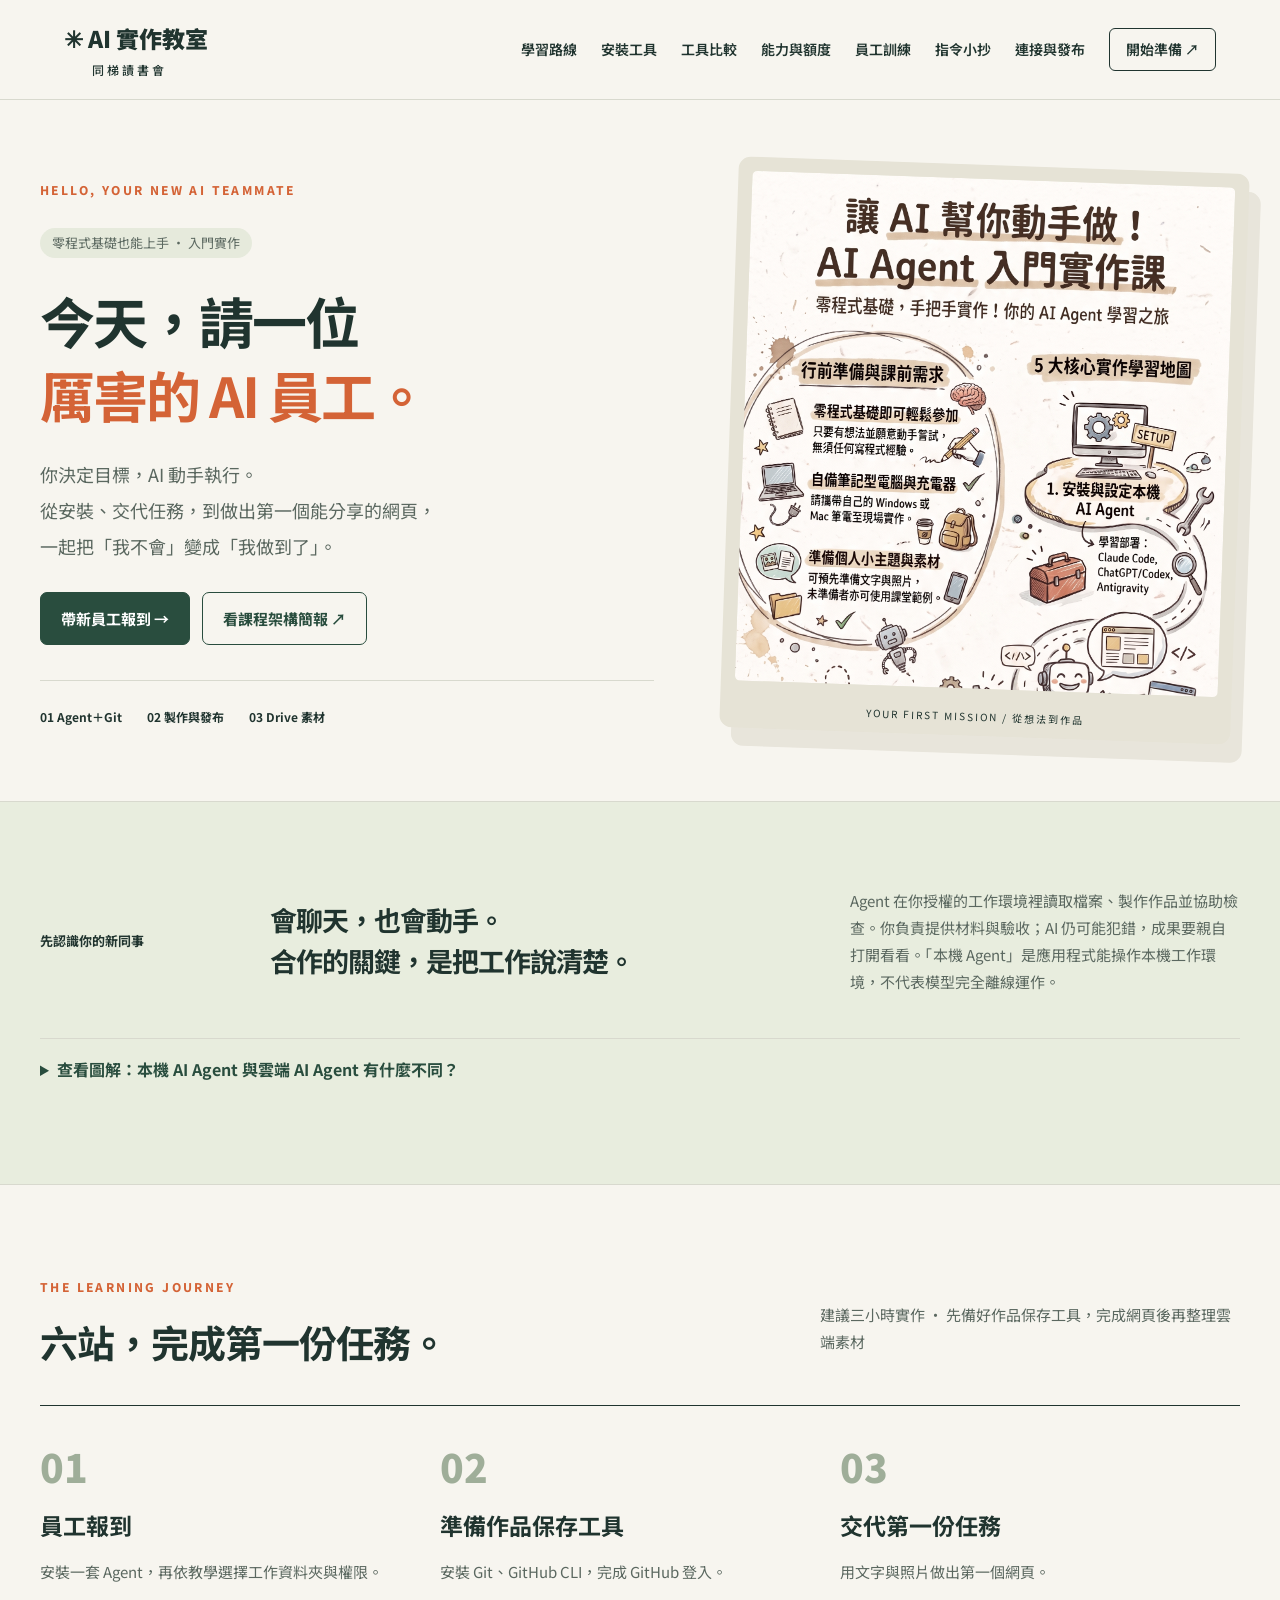
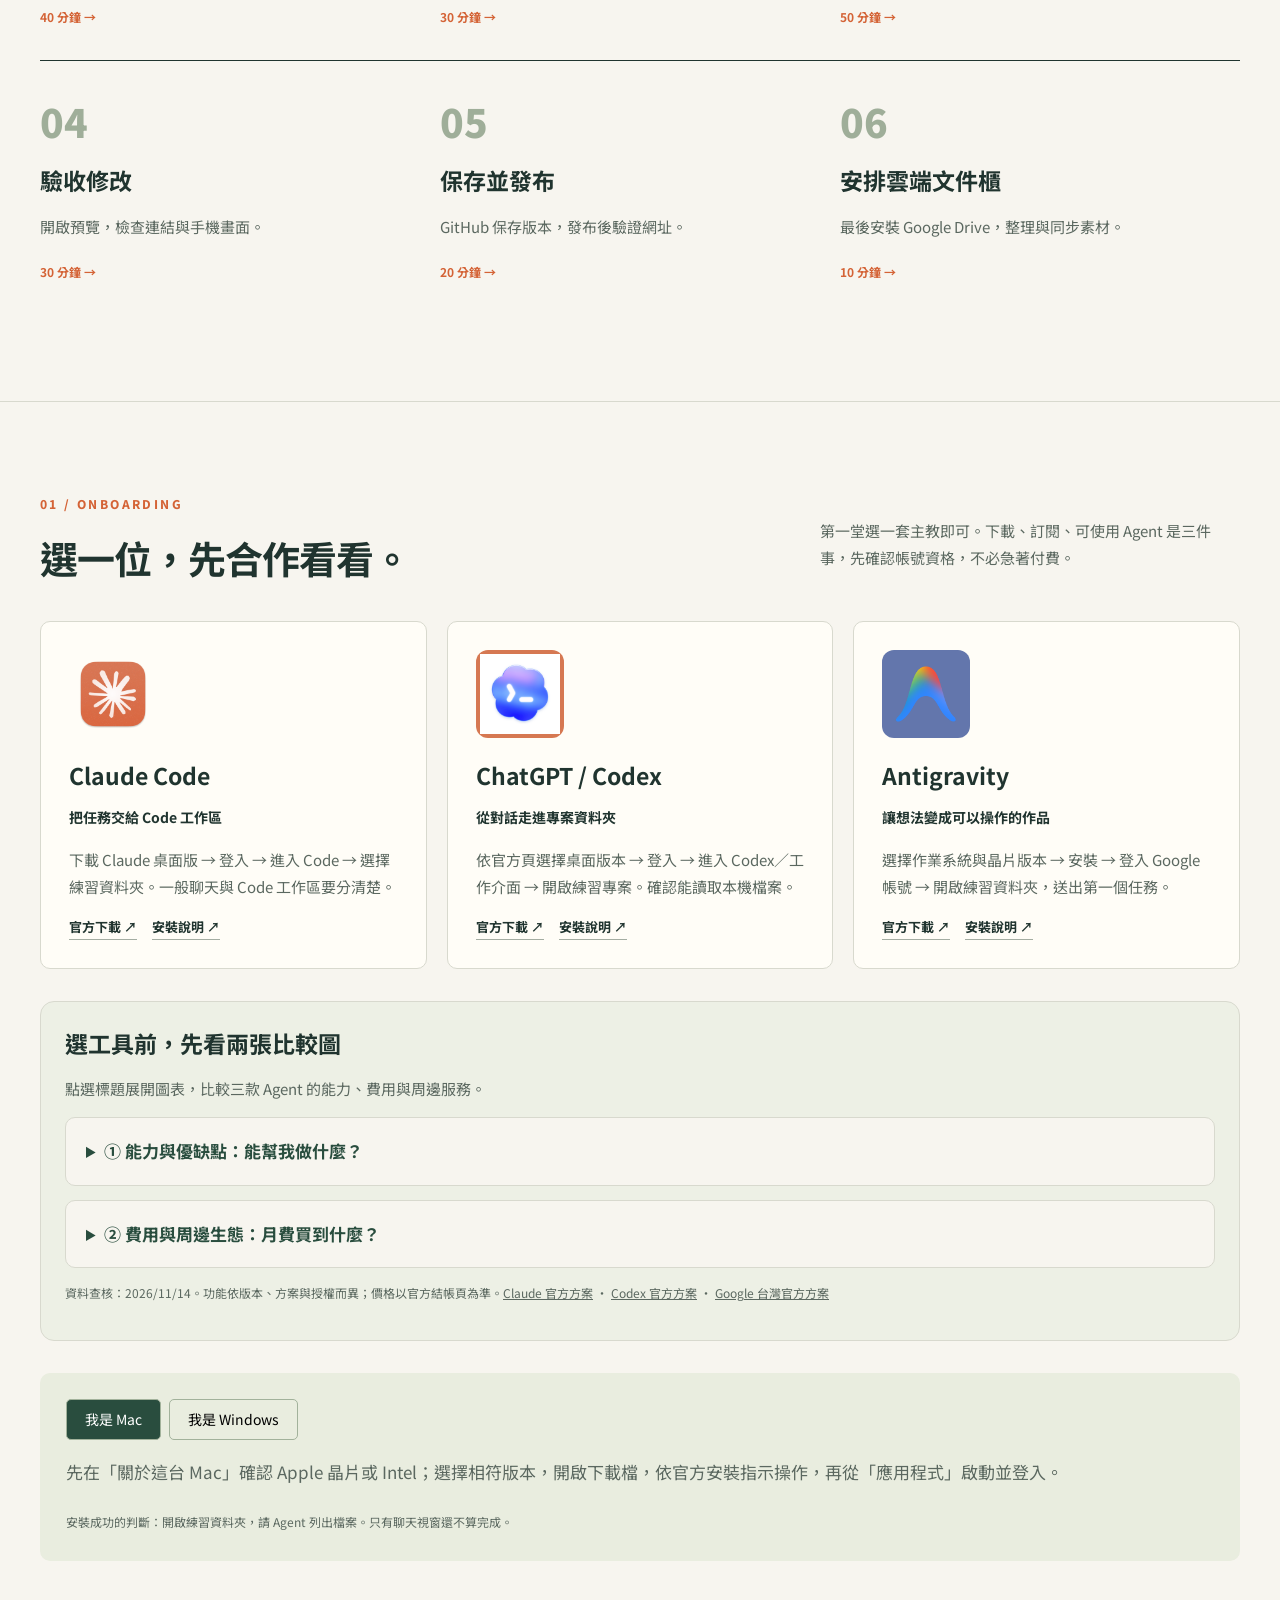
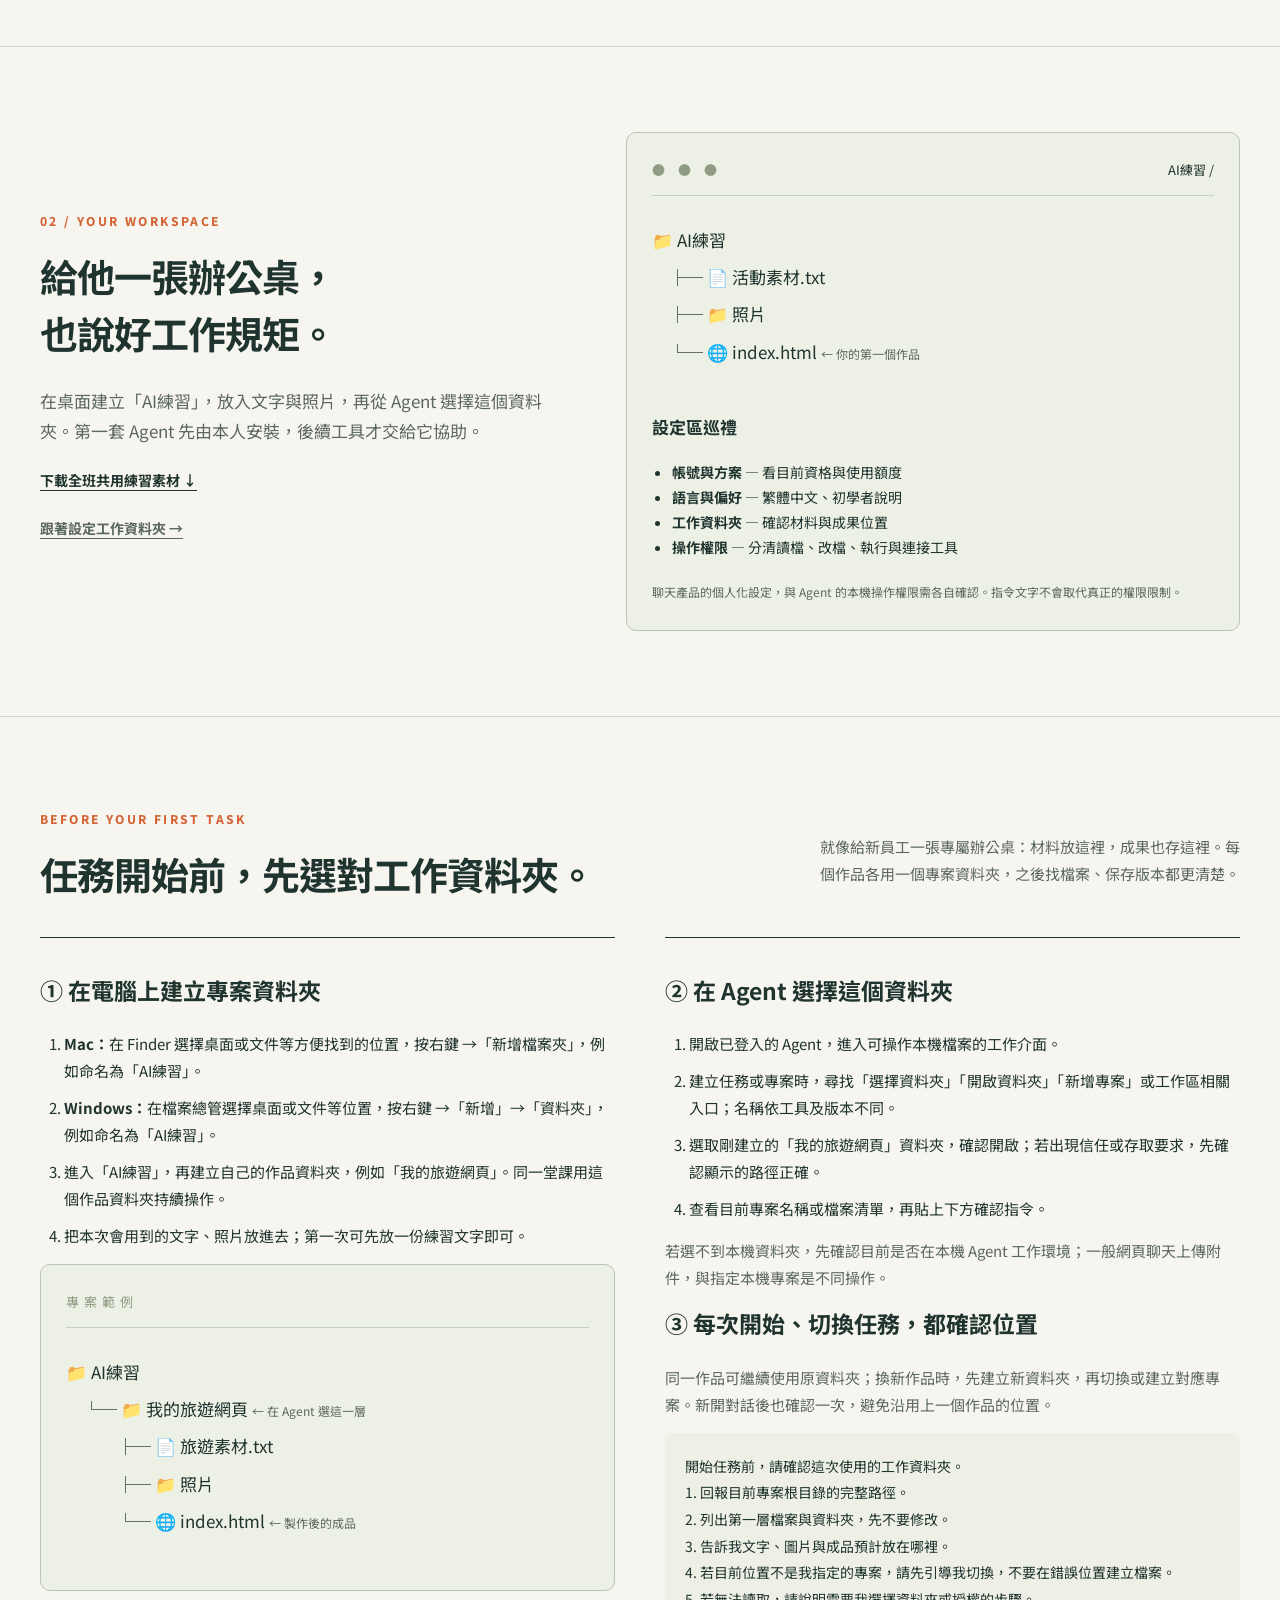
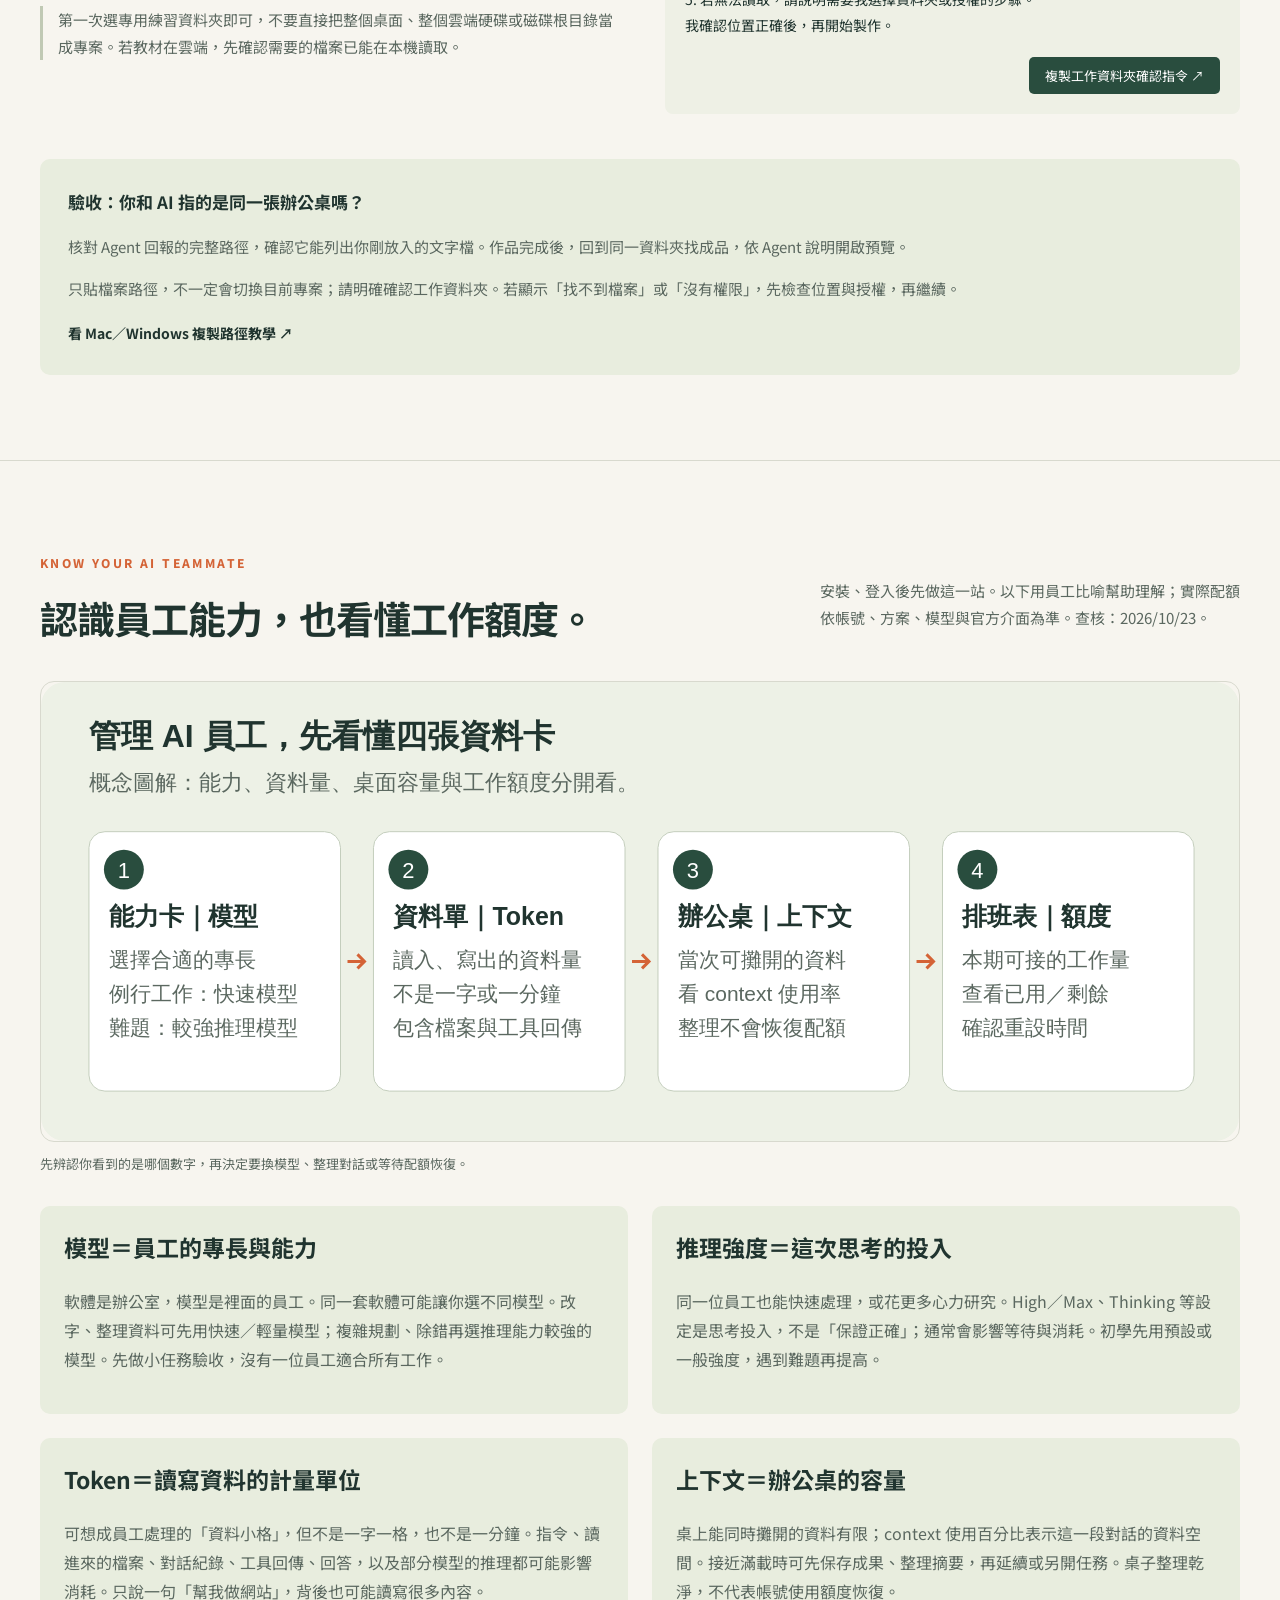
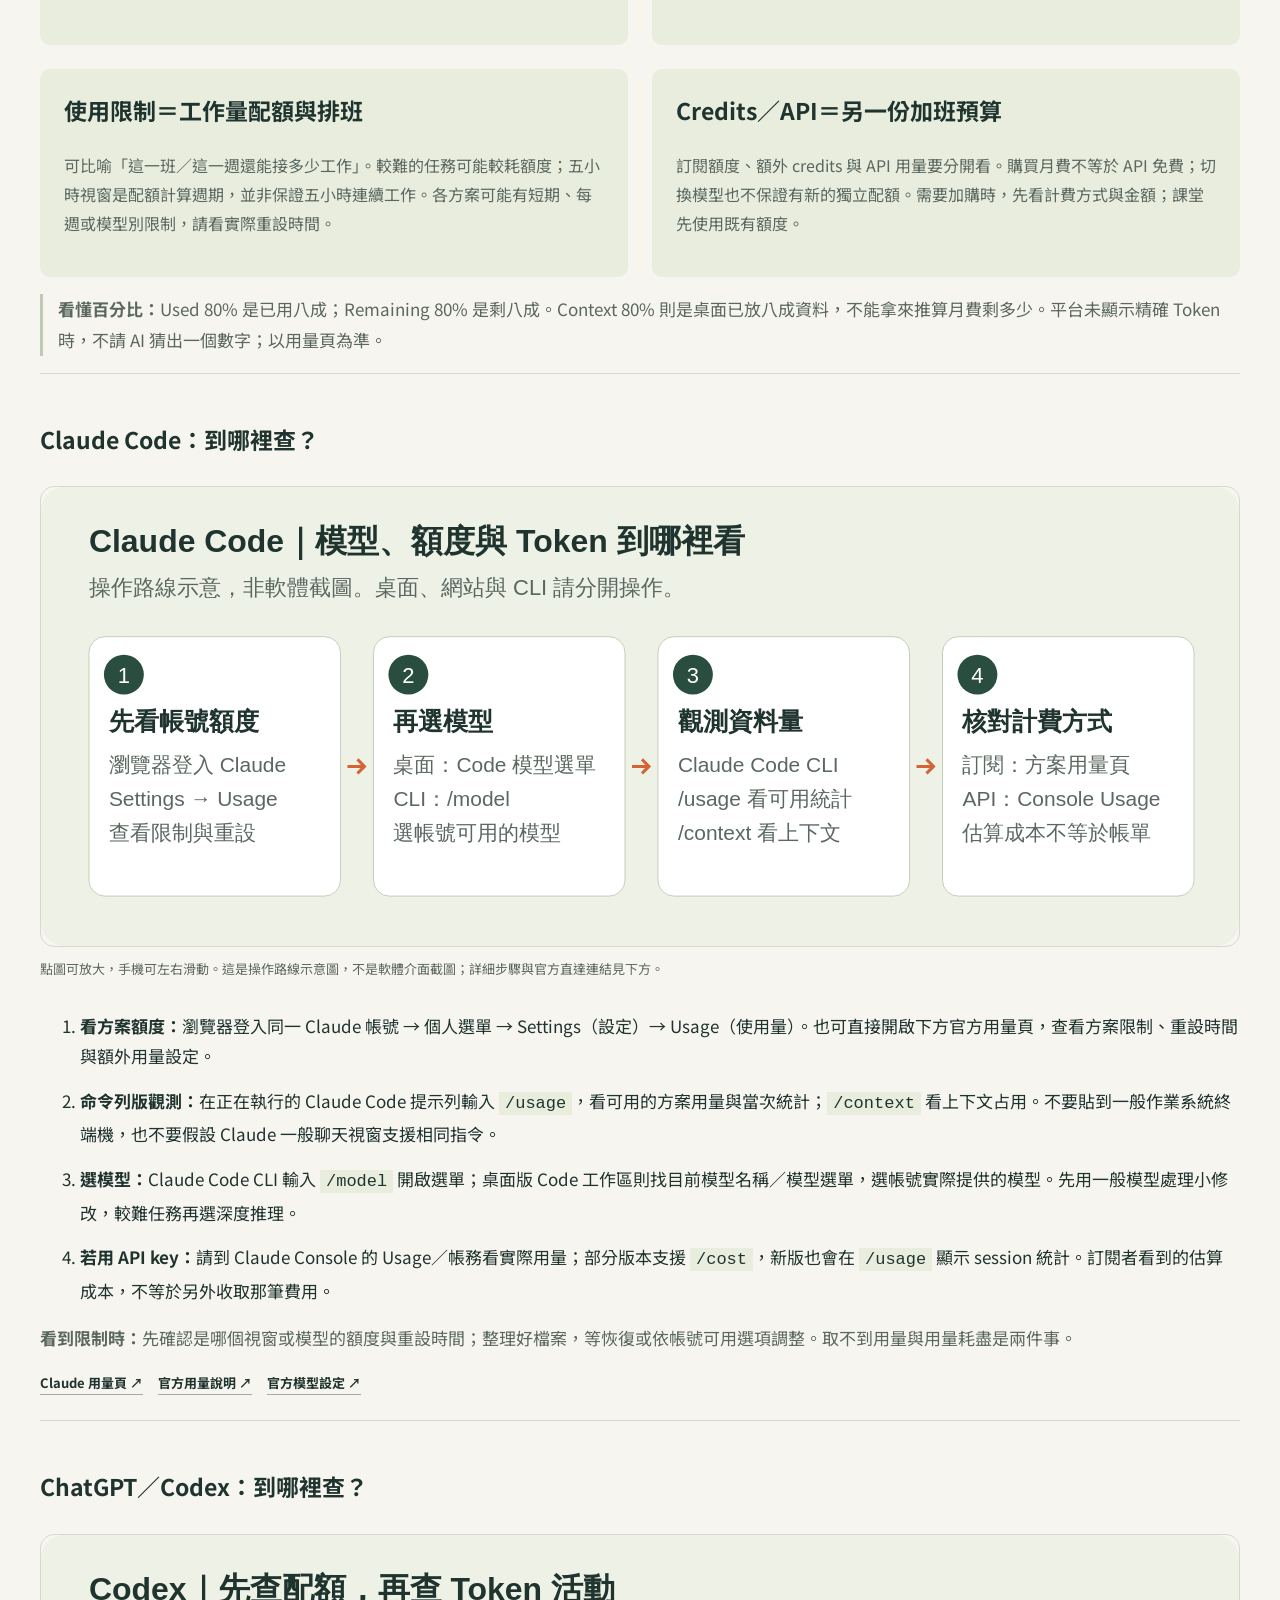
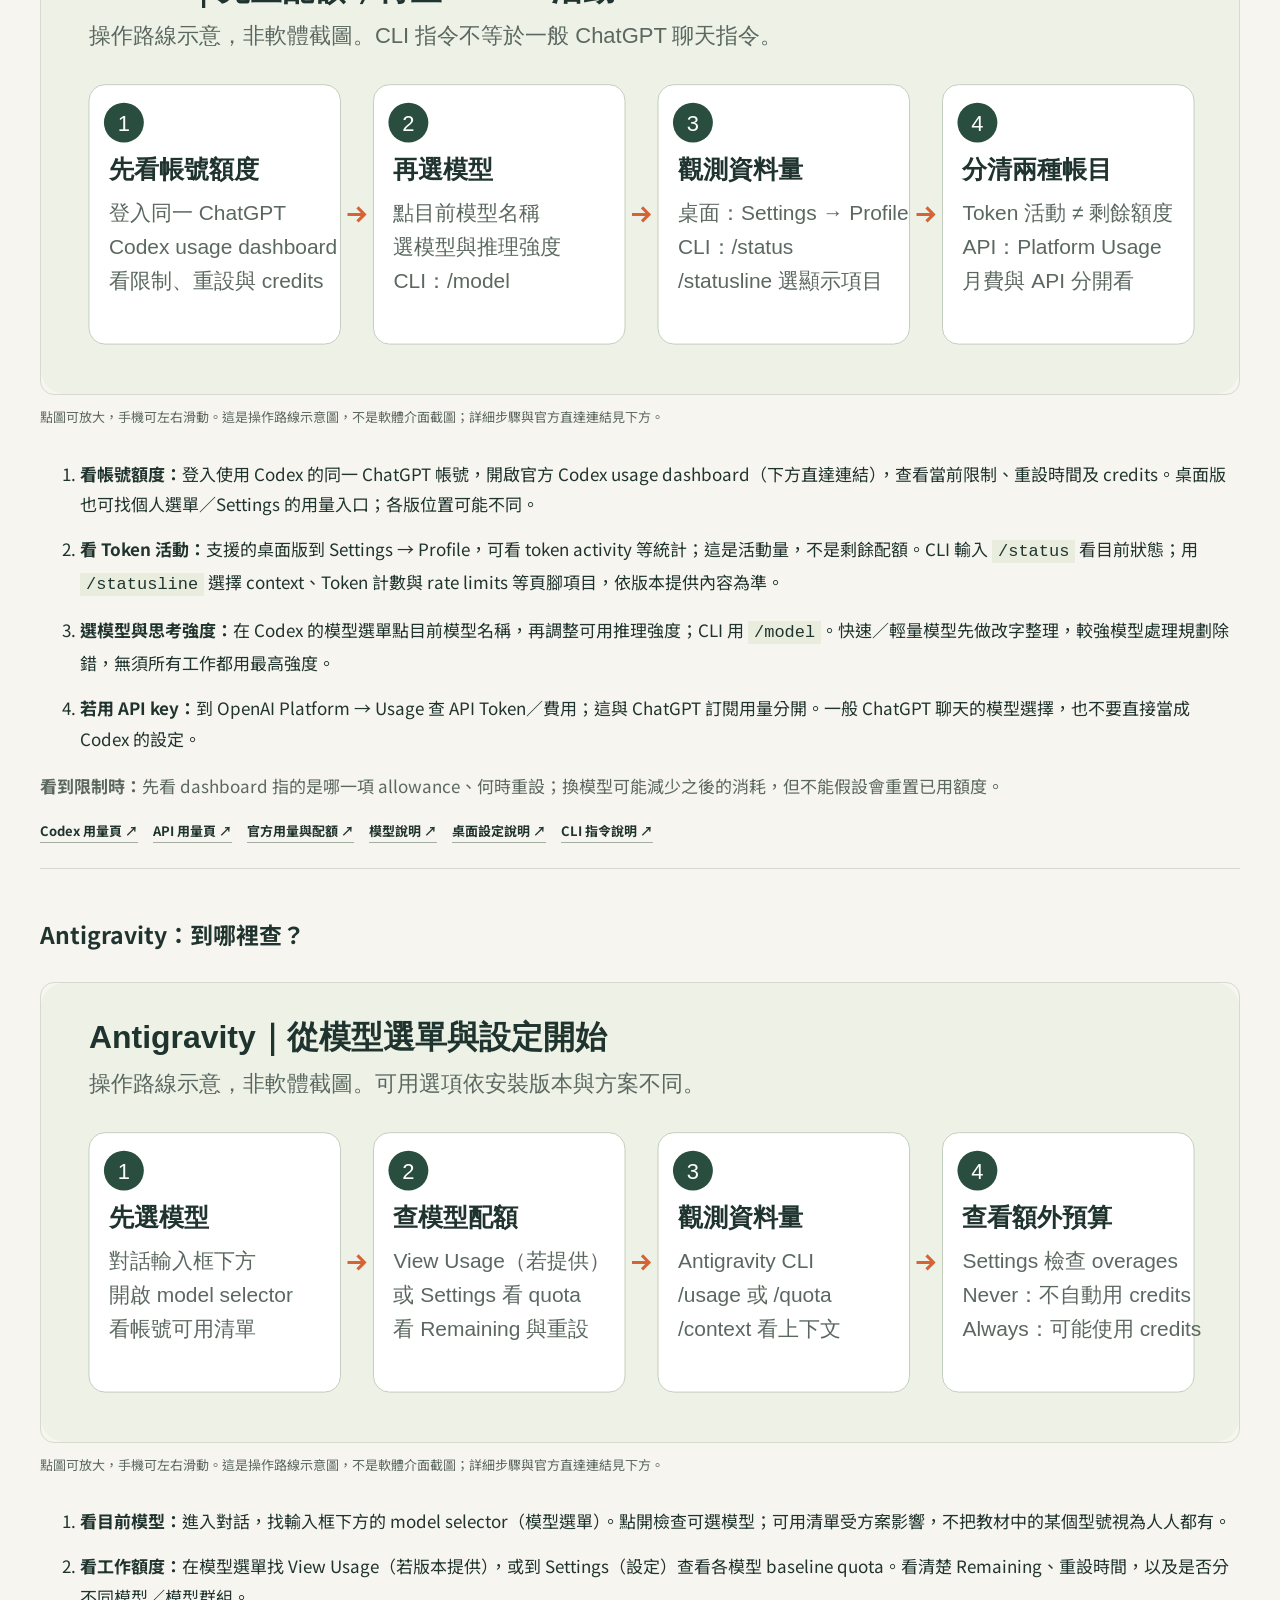
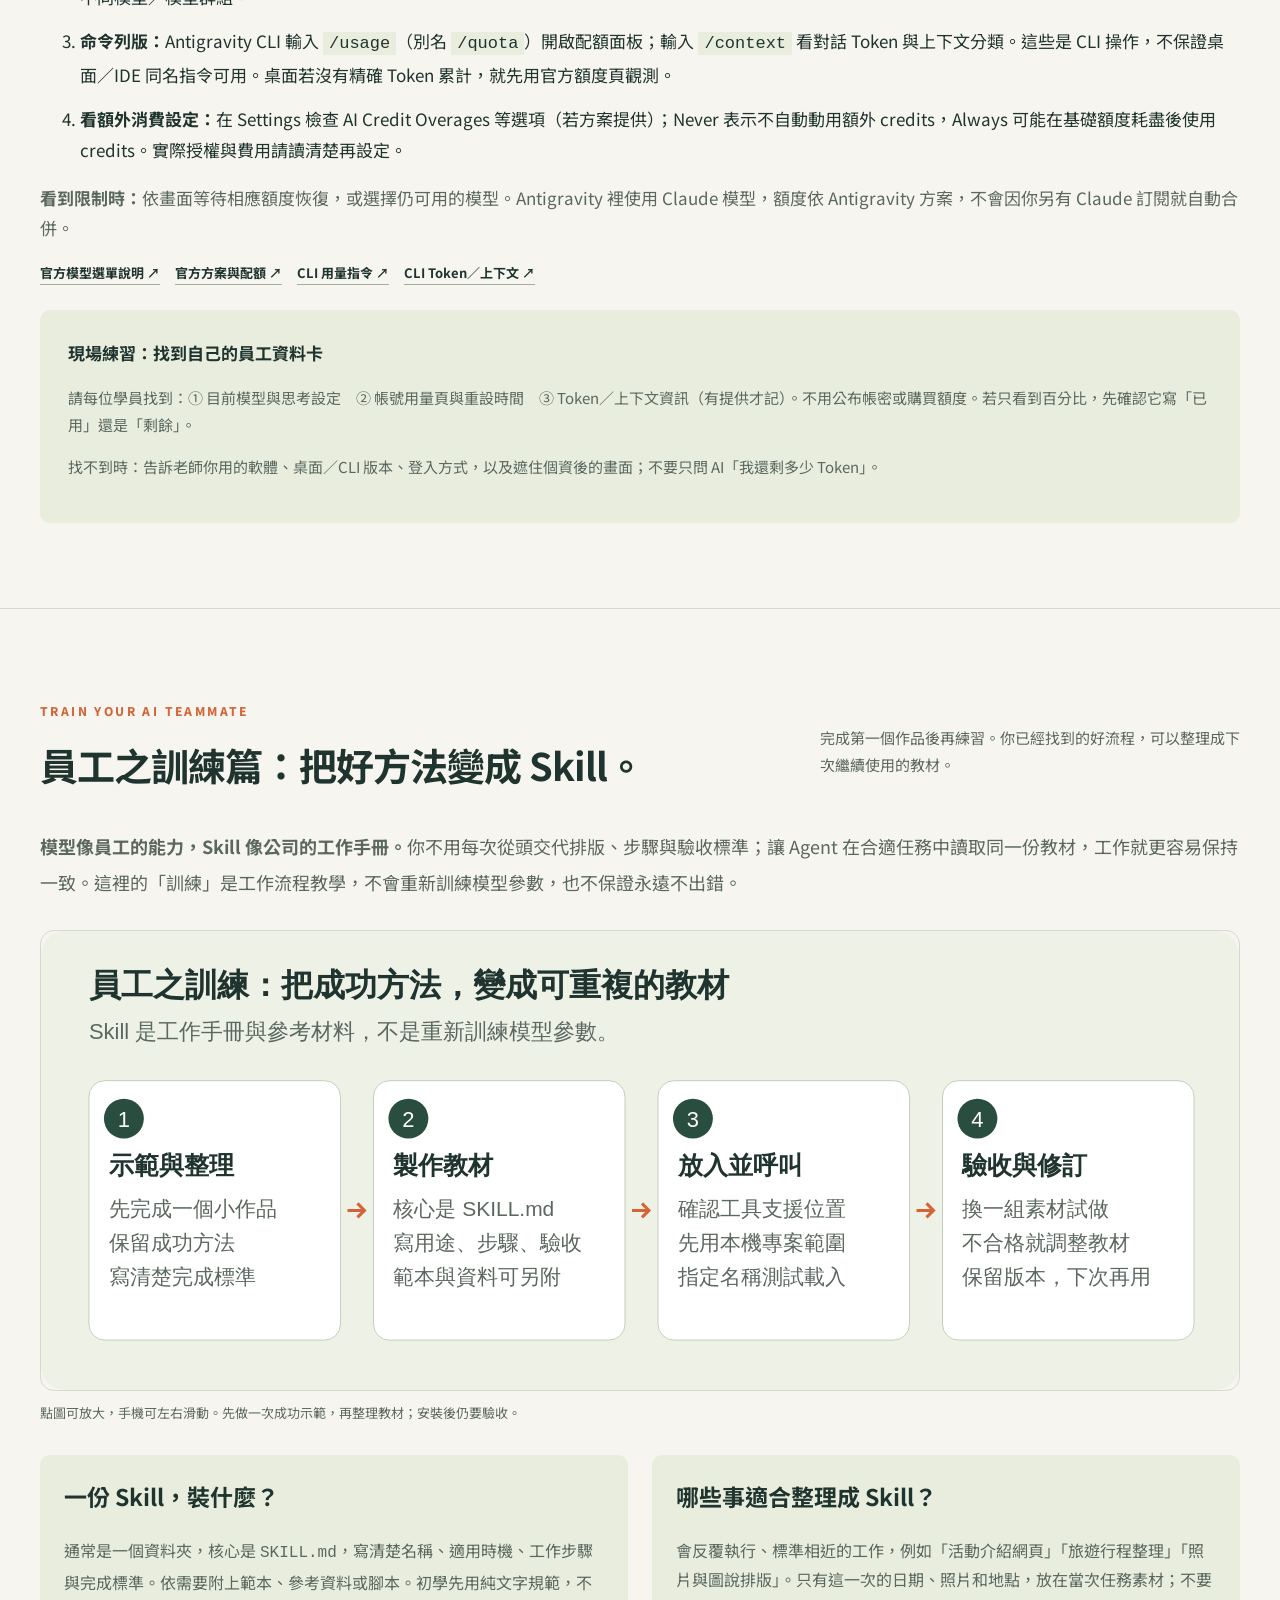
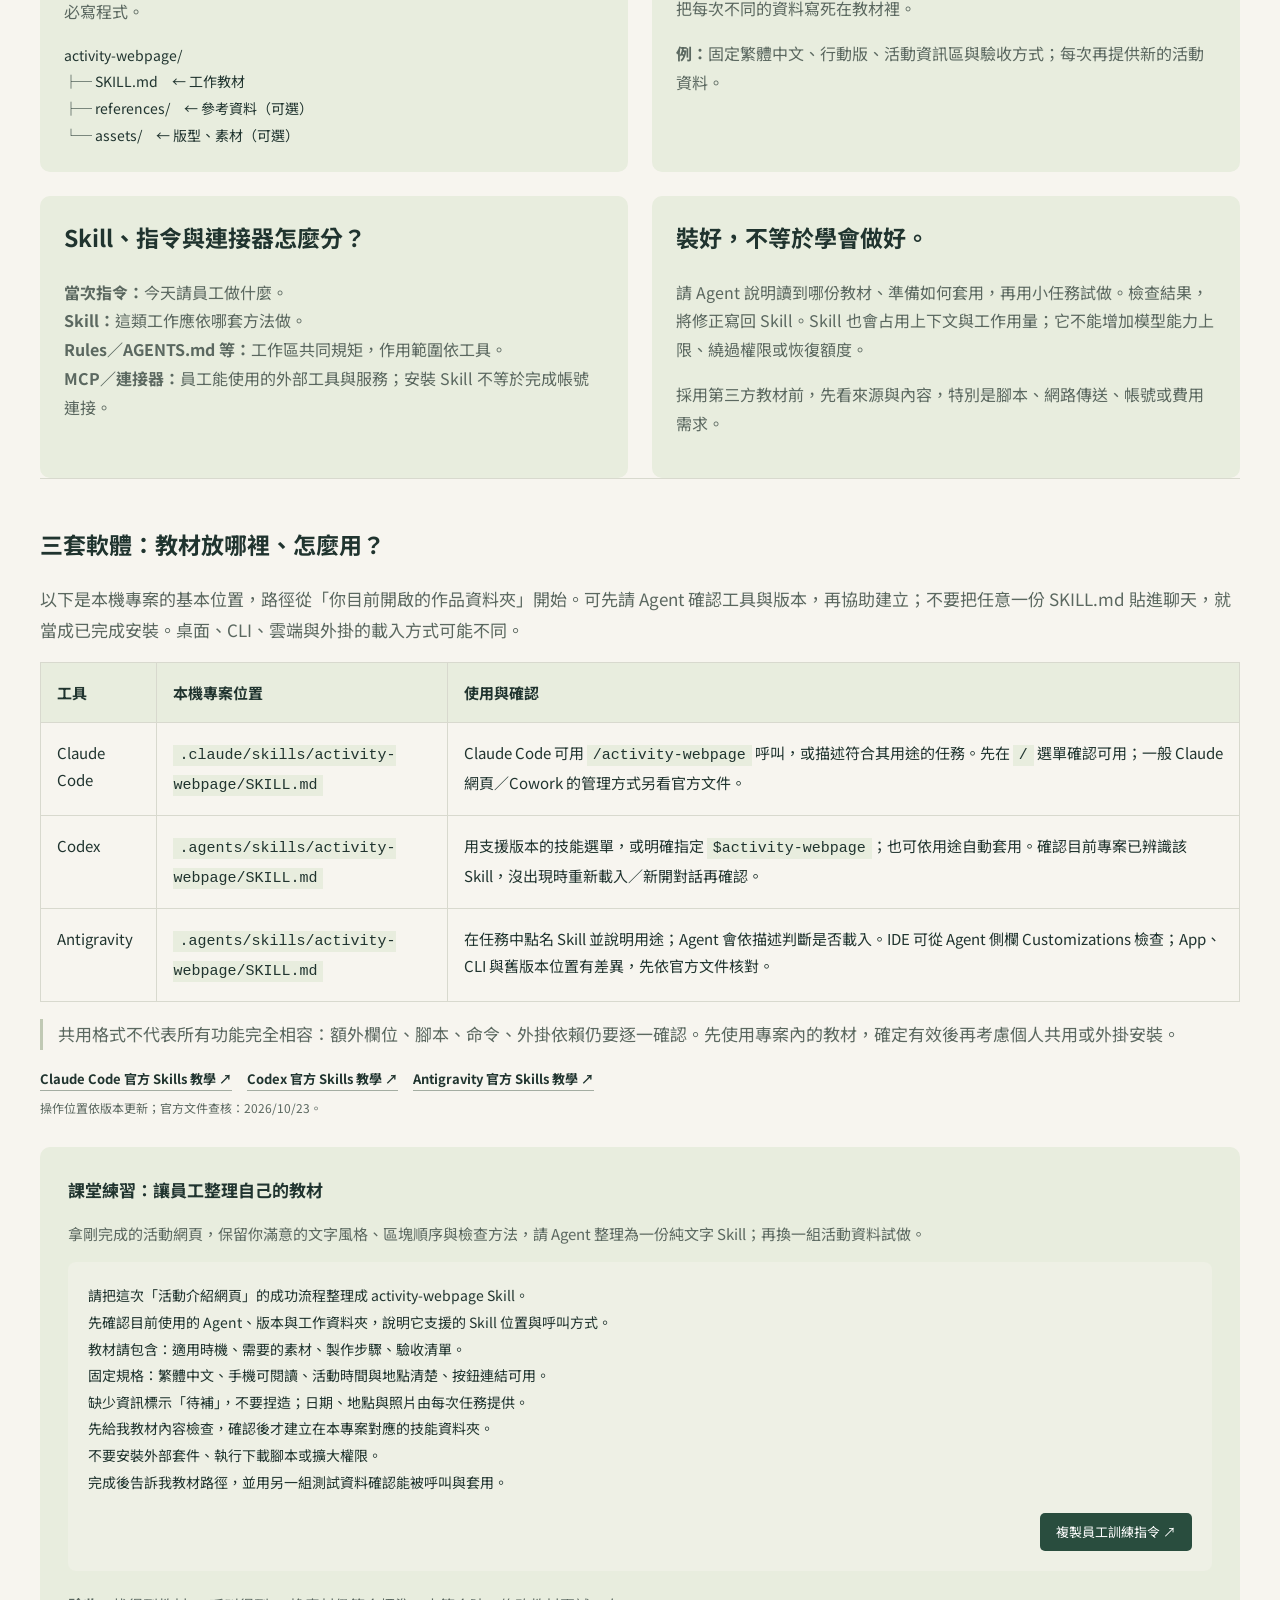
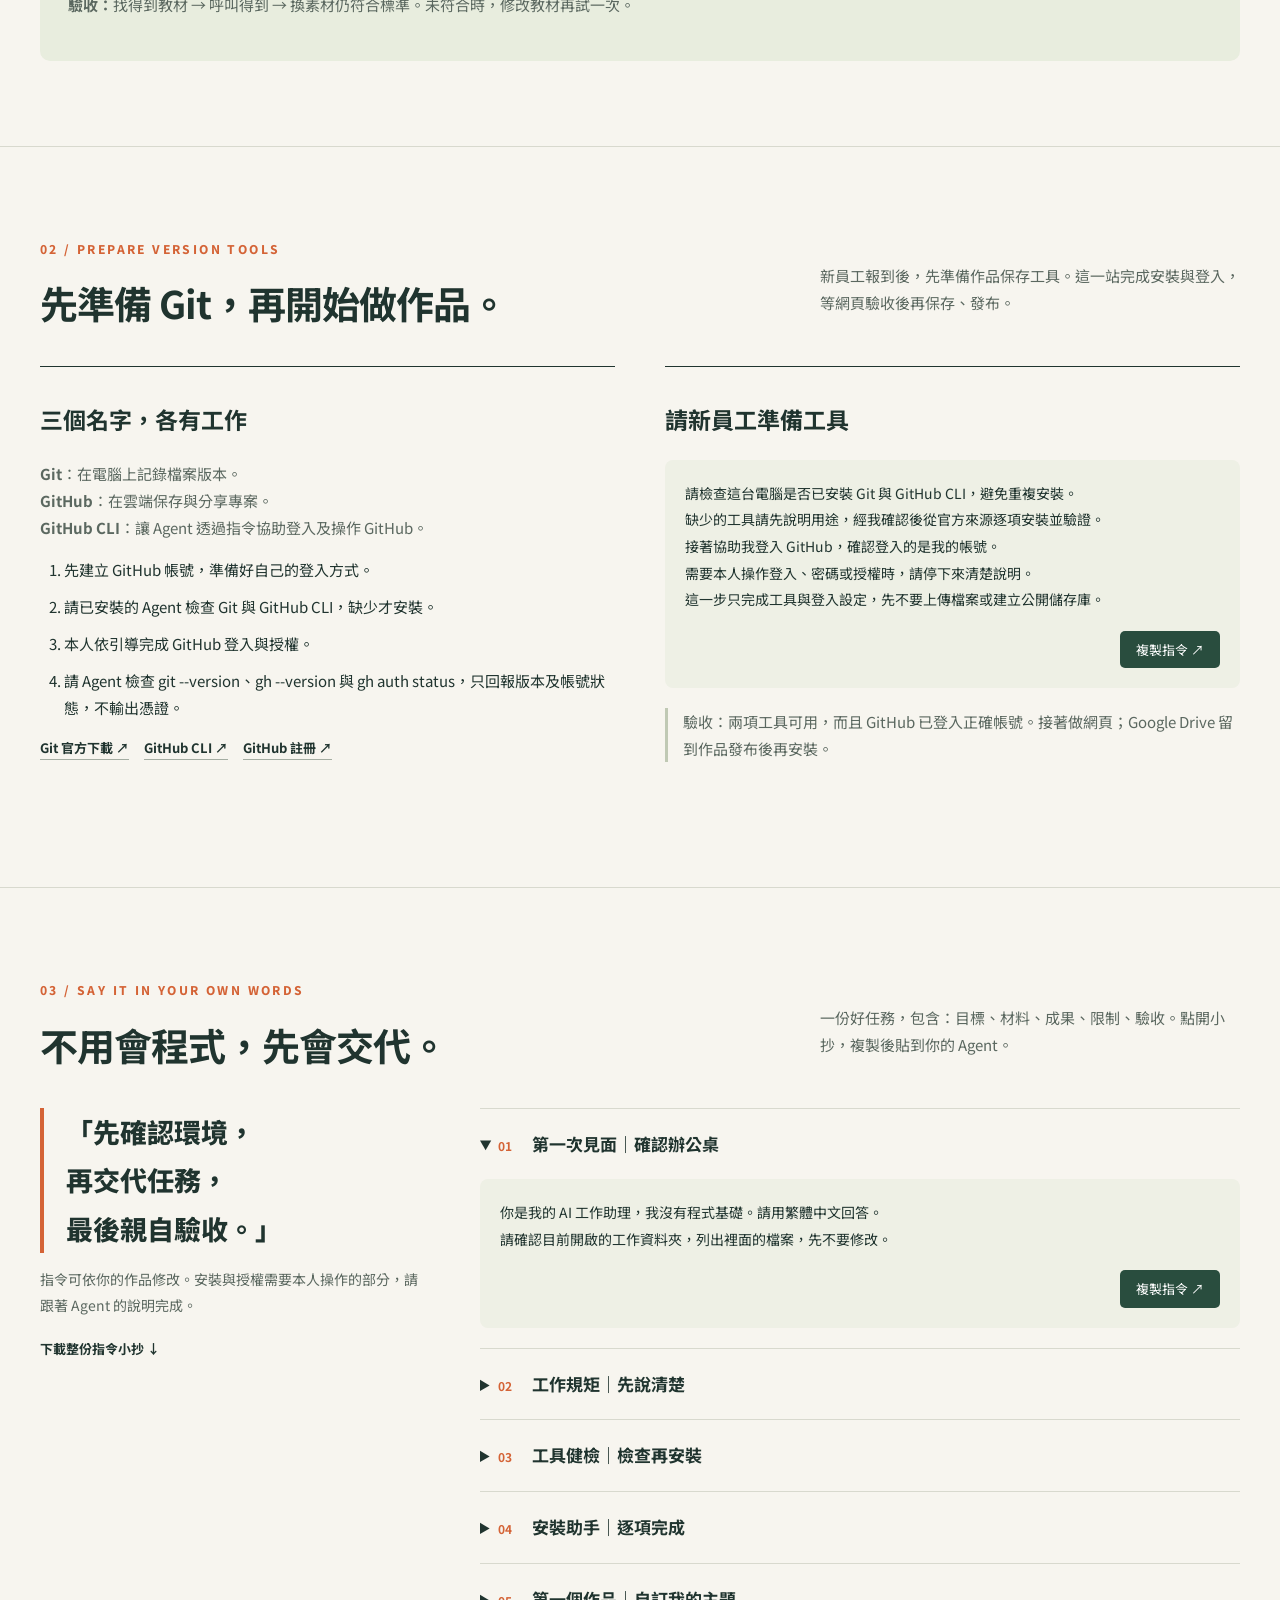
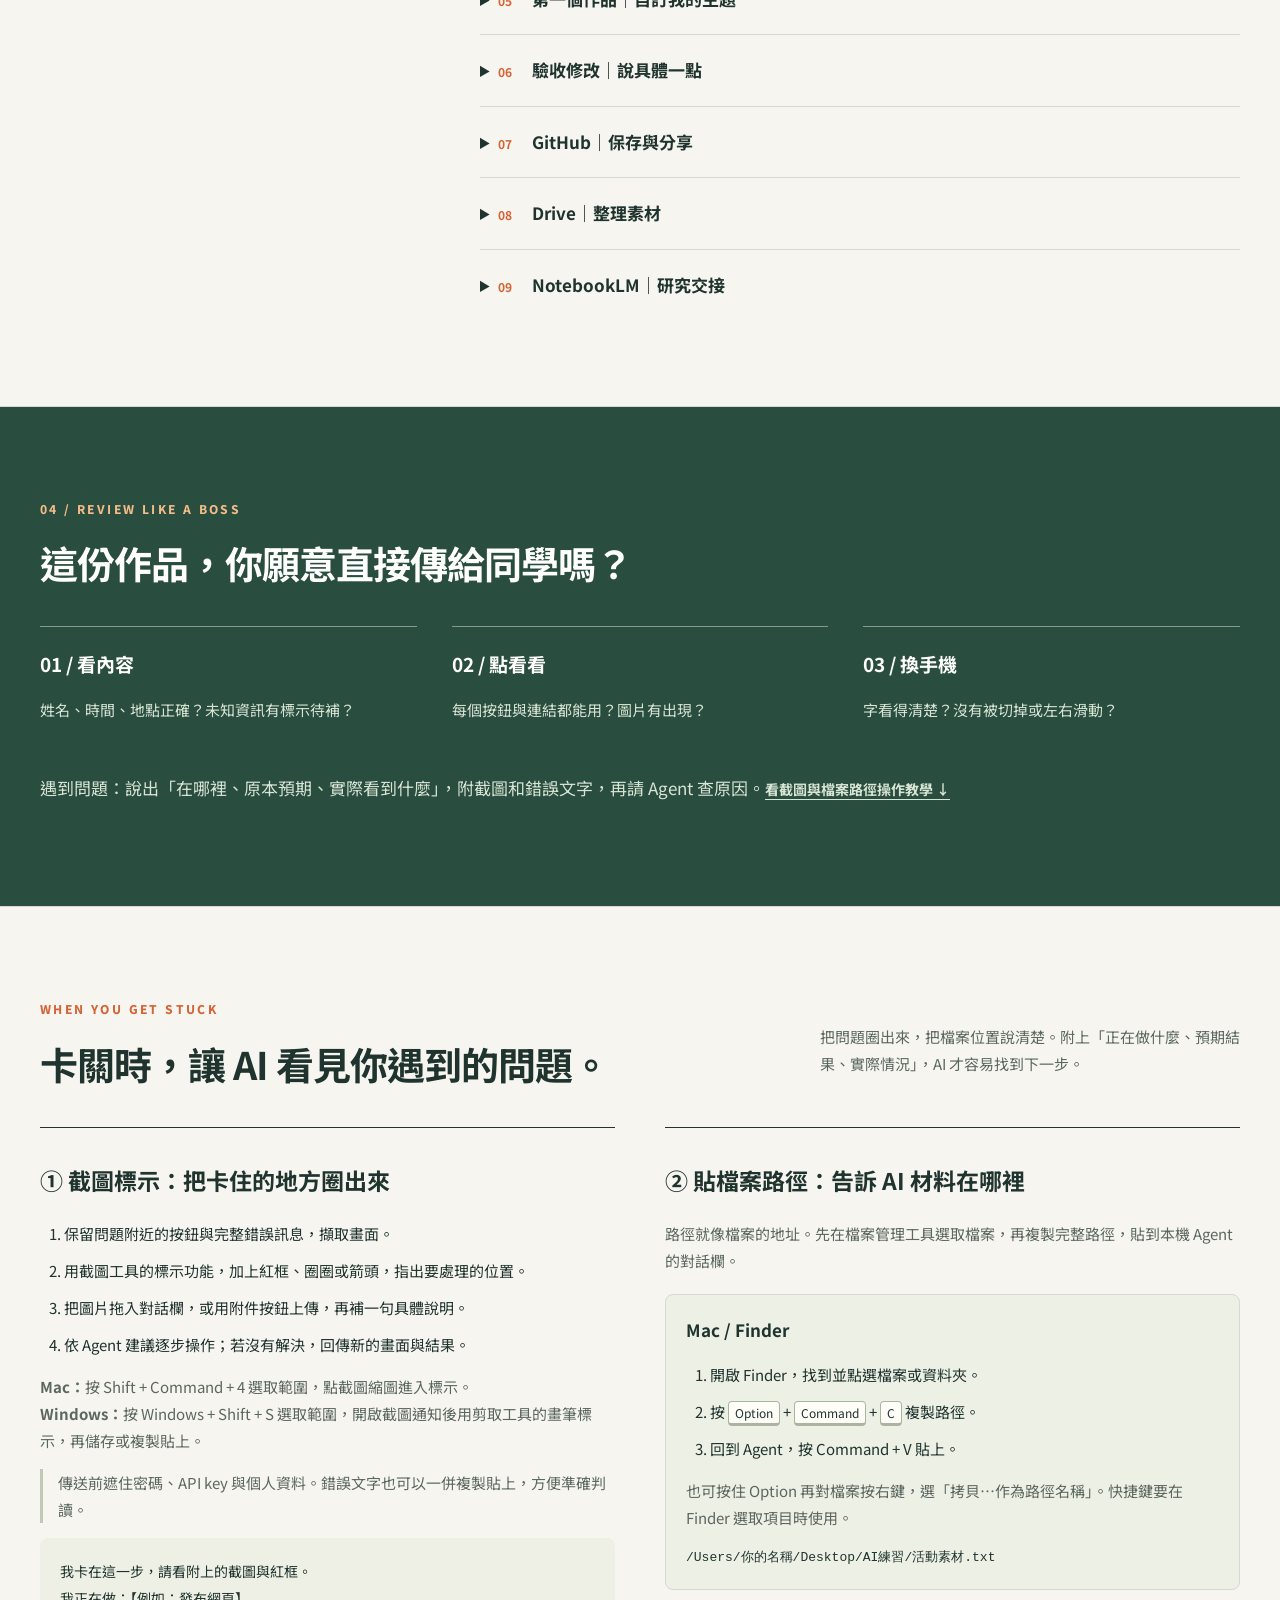
==== index.html @ 2770e450 "Replace placeholder agent symbols with official product icons" ====
<!doctype html><html lang="zh-Hant"><head><meta charset="utf-8"><meta name="viewport" content="width=device-width,initial-scale=1"><meta name="description" content="零程式基礎，帶 AI 新員工報到。從安裝、設定、中文指令，到第一個網頁與 GitHub 分享。"><title>AI 新員工報到｜同梯 AI Agent 實作教室</title><link rel="stylesheet" href="style.css"><meta property="og:type" content="website"><meta property="og:title" content="AI 新員工報到｜同梯 AI Agent 實作教室"><meta property="og:description" content="零程式基礎也能開始：比較三款 AI Agent 的能力、費用與生態系，從安裝到完成第一個網頁。"><meta property="og:url" content="https://maskywg.github.io/ai-agent-classroom-20261022/"><meta property="og:image" content="https://maskywg.github.io/ai-agent-classroom-20261022/assets/share-preview-20261114.jpg"><meta property="og:image:width" content="1200"><meta property="og:image:height" content="630"><meta property="og:image:alt" content="AI 新員工報到：三款工具比較，從想法到第一個網站"><meta name="twitter:card" content="summary_large_image"><meta name="twitter:title" content="AI 新員工報到｜同梯 AI Agent 實作教室"><meta name="twitter:description" content="零程式基礎也能開始：比較三款 AI Agent 的能力、費用與生態系，從安裝到完成第一個網頁。"><meta name="twitter:image" content="https://maskywg.github.io/ai-agent-classroom-20261022/assets/share-preview-20261114.jpg"><meta name="twitter:image:alt" content="AI 新員工報到：三款工具比較，從想法到第一個網站"></head><body>
<a class="skip" href="#journey">跳到課程內容</a><header><a class="brand" href="#">✳ AI 實作教室<span>同梯讀書會</span></a><nav aria-label="主選單"><a href="#journey">學習路線</a><a href="#install">安裝工具</a><a href="#agent-comparison">工具比較</a><a href="#employee-guide">能力與額度</a><a href="#skill-training">員工訓練</a><a href="#prompts">指令小抄</a><a href="#connections">連接與發布</a><a class="navbutton" href="#ready">開始準備 ↗</a></nav></header>
<main><section class="hero"><div><span class="eyebrow">HELLO, YOUR NEW AI TEAMMATE</span><p class="stamp">零程式基礎也能上手 · 入門實作</p><h1>今天，請一位<br><em>厲害的 AI 員工。</em></h1><p class="lead">你決定目標，AI 動手執行。<br>從安裝、交代任務，到做出第一個能分享的網頁，<br>一起把「我不會」變成「我做到了」。</p><div class="actions"><a class="primary" href="#journey">帶新員工報到 →</a><a class="secondary" href="photo-slides/index.html" target="_blank">看課程架構簡報 ↗</a></div><div class="herofoot"><span>01 Agent＋Git</span><span>02 製作與發布</span><span>03 Drive 素材</span></div></div><figure class="poster"><img src="assets/course-map.png" alt="手繪課程地圖：準備筆電與素材、安裝 AI Agent、製作網頁、串接 GitHub 與雲端同步"><figcaption>YOUR FIRST MISSION / 從想法到作品</figcaption></figure></section>
<section class="statement"><span>先認識你的新同事</span><h2>會聊天，也會動手。<br>合作的關鍵，是把工作說清楚。</h2><p>Agent 在你授權的工作環境裡讀取檔案、製作作品並協助檢查。你負責提供材料與驗收；AI 仍可能犯錯，成果要親自打開看看。「本機 Agent」是應用程式能操作本機工作環境，不代表模型完全離線運作。</p><details class="agent-comparison" id="local-cloud-comparison"><summary>查看圖解：本機 AI Agent 與雲端 AI Agent 有什麼不同？</summary><div class="comparison-content"><p><a class="textlink" href="assets/local-cloud-agent-comparison.png" target="_blank" rel="noopener">另開原圖放大觀看 ↗</a></p><a href="assets/local-cloud-agent-comparison.png" target="_blank" rel="noopener" aria-label="開啟本機與雲端 AI Agent 比較原圖"><img src="assets/local-cloud-agent-comparison.png" alt="本機與雲端 AI Agent 比較示意圖，包含執行位置、模型運算、檔案存取及 Google Drive 存取關係" width="1448" height="1086" loading="lazy"></a></div></details></section>
<section id="journey"><div class="sectionhead"><div><span class="eyebrow">THE LEARNING JOURNEY</span><h2>六站，完成第一份任務。</h2></div><p>建議三小時實作 · 先備好作品保存工具，完成網頁後再整理雲端素材</p></div><div class="journey"><a href="#workspace-guide" class="station"><span>01</span><h3>員工報到</h3><p>安裝一套 Agent，再依教學選擇工作資料夾與權限。</p><b>40 分鐘 →</b></a><a href="#git-setup" class="station"><span>02</span><h3>準備作品保存工具</h3><p>安裝 Git、GitHub CLI，完成 GitHub 登入。</p><b>30 分鐘 →</b></a><a href="#prompts" class="station"><span>03</span><h3>交代第一份任務</h3><p>用文字與照片做出第一個網頁。</p><b>50 分鐘 →</b></a><a href="#accept" class="station"><span>04</span><h3>驗收修改</h3><p>開啟預覽，檢查連結與手機畫面。</p><b>30 分鐘 →</b></a><a href="#connections" class="station"><span>05</span><h3>保存並發布</h3><p>GitHub 保存版本，發布後驗證網址。</p><b>20 分鐘 →</b></a><a href="#drive-setup" class="station"><span>06</span><h3>安排雲端文件櫃</h3><p>最後安裝 Google Drive，整理與同步素材。</p><b>10 分鐘 →</b></a></div></section>
<section id="install"><div class="sectionhead"><div><span class="eyebrow">01 / ONBOARDING</span><h2>選一位，先合作看看。</h2></div><p>第一堂選一套主教即可。下載、訂閱、可使用 Agent 是三件事，先確認帳號資格，不必急著付費。</p></div><div class="tools"><article class="tool"><div class="toolicon toolicon-official"><img src="assets/logos/claude-official.png" width="80" height="80" alt="Claude 官方應用程式圖示"></div><h3>Claude Code</h3><strong>把任務交給 Code 工作區</strong><p>下載 Claude 桌面版 → 登入 → 進入 Code → 選擇練習資料夾。一般聊天與 Code 工作區要分清楚。</p><div class="links"><a href="https://claude.com/download" target="_blank" rel="noopener">官方下載 ↗</a><a href="https://code.claude.com/docs/en/desktop-quickstart" target="_blank" rel="noopener">安裝說明 ↗</a></div></article><article class="tool"><div class="toolicon toolicon-official"><img src="assets/logos/codex-official.png" width="80" height="80" alt="Codex 官方應用程式圖示"></div><h3>ChatGPT / Codex</h3><strong>從對話走進專案資料夾</strong><p>依官方頁選擇桌面版本 → 登入 → 進入 Codex／工作介面 → 開啟練習專案。確認能讀取本機檔案。</p><div class="links"><a href="https://chatgpt.com/download/" target="_blank" rel="noopener">官方下載 ↗</a><a href="https://learn.chatgpt.com/docs/app" target="_blank" rel="noopener">安裝說明 ↗</a></div></article><article class="tool"><div class="toolicon toolicon-official"><img src="assets/logos/antigravity-official.png" width="80" height="80" alt="Google Antigravity 官方標誌"></div><h3>Antigravity</h3><strong>讓想法變成可以操作的作品</strong><p>選擇作業系統與晶片版本 → 安裝 → 登入 Google 帳號 → 開啟練習資料夾，送出第一個任務。</p><div class="links"><a href="https://antigravity.google/download" target="_blank" rel="noopener">官方下載 ↗</a><a href="https://antigravity.google/docs/getting-started" target="_blank" rel="noopener">安裝說明 ↗</a></div></article></div><div class="agent-chart-guides" id="agent-comparison"><h3>選工具前，先看兩張比較圖</h3><p>點選標題展開圖表，比較三款 Agent 的能力、費用與周邊服務。</p>
<details class="agent-chart" id="agent-capabilities"><summary>① 能力與優缺點：能幫我做什麼？</summary><div class="agent-chart-body"><p class="agent-chart-hint">手機可左右滑動閱讀，或另開原圖放大。</p><div class="agent-chart-scroll" role="region" aria-label="① 能力與優缺點：能幫我做什麼？圖表，可左右捲動" tabindex="0"><a href="assets/agent-capabilities-20261114.png" target="_blank" rel="noopener" aria-label="另開原圖：Claude Code、Codex、Google Antigravity 的核心定位、主要優點、入門門檻與本機工作實例"><img src="assets/agent-capabilities-20261114.png" width="1536" height="1024" loading="lazy" alt="Claude Code、Codex、Google Antigravity 的核心定位、主要優點、入門門檻與本機工作實例；詳見下方官方說明連結。"></a></div><div class="links"><a href="assets/agent-capabilities-20261114.png" target="_blank" rel="noopener">另開原圖放大 ↗</a><a href="assets/agent-capabilities-20261114.png" download>下載 PNG 圖表 ↓</a></div></div></details>
<details class="agent-chart" id="agent-ecosystem"><summary>② 費用與周邊生態：月費買到什麼？</summary><div class="agent-chart-body"><p class="agent-chart-hint">手機可左右滑動閱讀，或另開原圖放大。</p><div class="agent-chart-scroll" role="region" aria-label="② 費用與周邊生態：月費買到什麼？圖表，可左右捲動" tabindex="0"><a href="assets/agent-ecosystem-20261114.png" target="_blank" rel="noopener" aria-label="另開原圖：三款 Agent 的一般個人方案、月費、擴充功能、版本控制與周邊服務"><img src="assets/agent-ecosystem-20261114.png" width="1536" height="1024" loading="lazy" alt="三款 Agent 的一般個人方案、月費、擴充功能、版本控制與周邊服務；詳見下方官方說明連結。"></a></div><div class="links"><a href="assets/agent-ecosystem-20261114.png" target="_blank" rel="noopener">另開原圖放大 ↗</a><a href="assets/agent-ecosystem-20261114.png" download>下載 PNG 圖表 ↓</a></div></div></details>
<p class="tips-source">資料查核：2026/11/14。功能依版本、方案與授權而異；價格以官方結帳頁為準。<a href="https://claude.com/pricing" target="_blank" rel="noopener">Claude 官方方案</a> · <a href="https://learn.chatgpt.com/docs/pricing" target="_blank" rel="noopener">Codex 官方方案</a> · <a href="https://gemini.google/tw/subscriptions/?hl=zh-TW" target="_blank" rel="noopener">Google 台灣官方方案</a></p></div><div class="osbox"><div class="osbuttons" role="group" aria-label="選擇作業系統"><button data-os="mac" aria-pressed="true">我是 Mac</button><button data-os="win" aria-pressed="false">我是 Windows</button></div><p id="osguide">先在「關於這台 Mac」確認 Apple 晶片或 Intel；選擇相符版本，開啟下載檔，依官方安裝指示操作，再從「應用程式」啟動並登入。</p><small>安裝成功的判斷：開啟練習資料夾，請 Agent 列出檔案。只有聊天視窗還不算完成。</small></div></section>
<section id="settings" class="split"><div><span class="eyebrow">02 / YOUR WORKSPACE</span><h2>給他一張辦公桌，<br>也說好工作規矩。</h2><p>在桌面建立「AI練習」，放入文字與照片，再從 Agent 選擇這個資料夾。第一套 Agent 先由本人安裝，後續工具才交給它協助。</p><a class="textlink" href="https://drive.google.com/open?id=1qcFK6-ovFXBS0S9egJ6niiBZrFx_X805&amp;usp=drive_fs" target="_blank" rel="noopener">下載全班共用練習素材 ↓</a><p><a class="textlink" href="#workspace-guide">跟著設定工作資料夾 →</a></p></div><div class="workspace"><div class="windowbar">● ● ● <span>AI練習 /</span></div><div class="filetree">📁 AI練習<br>　├─ 📄 活動素材.txt<br>　├─ 📁 照片<br>　└─ 🌐 index.html <small>← 你的第一個作品</small></div><p>設定區巡禮</p><ul><li><b>帳號與方案</b> — 看目前資格與使用額度</li><li><b>語言與偏好</b> — 繁體中文、初學者說明</li><li><b>工作資料夾</b> — 確認材料與成果位置</li><li><b>操作權限</b> — 分清讀檔、改檔、執行與連接工具</li></ul><small>聊天產品的個人化設定，與 Agent 的本機操作權限需各自確認。指令文字不會取代真正的權限限制。</small></div></section>
<section id="workspace-guide"><div class="sectionhead"><div><span class="eyebrow">BEFORE YOUR FIRST TASK</span><h2>任務開始前，先選對工作資料夾。</h2></div><p>就像給新員工一張專屬辦公桌：材料放這裡，成果也存這裡。每個作品各用一個專案資料夾，之後找檔案、保存版本都更清楚。</p></div><div class="connections"><article><h3>① 在電腦上建立專案資料夾</h3><ol><li><b>Mac：</b>在 Finder 選擇桌面或文件等方便找到的位置，按右鍵 →「新增檔案夾」，例如命名為「AI練習」。</li><li><b>Windows：</b>在檔案總管選擇桌面或文件等位置，按右鍵 →「新增」→「資料夾」，例如命名為「AI練習」。</li><li>進入「AI練習」，再建立自己的作品資料夾，例如「我的旅遊網頁」。同一堂課用這個作品資料夾持續操作。</li><li>把本次會用到的文字、照片放進去；第一次可先放一份練習文字即可。</li></ol><div class="workspace"><div class="windowbar">專案範例</div><div class="filetree">📁 AI練習<br>　└─ 📁 我的旅遊網頁 <small>← 在 Agent 選這一層</small><br>　　　├─ 📄 旅遊素材.txt<br>　　　├─ 📁 照片<br>　　　└─ 🌐 index.html <small>← 製作後的成品</small></div></div><p class="note">第一次選專用練習資料夾即可，不要直接把整個桌面、整個雲端硬碟或磁碟根目錄當成專案。若教材在雲端，先確認需要的檔案已能在本機讀取。</p></article><article><h3>② 在 Agent 選擇這個資料夾</h3><ol><li>開啟已登入的 Agent，進入可操作本機檔案的工作介面。</li><li>建立任務或專案時，尋找「選擇資料夾」「開啟資料夾」「新增專案」或工作區相關入口；名稱依工具及版本不同。</li><li>選取剛建立的「我的旅遊網頁」資料夾，確認開啟；若出現信任或存取要求，先確認顯示的路徑正確。</li><li>查看目前專案名稱或檔案清單，再貼上下方確認指令。</li></ol><p>若選不到本機資料夾，先確認目前是否在本機 Agent 工作環境；一般網頁聊天上傳附件，與指定本機專案是不同操作。</p><h3>③ 每次開始、切換任務，都確認位置</h3><p>同一作品可繼續使用原資料夾；換新作品時，先建立新資料夾，再切換或建立對應專案。新開對話後也確認一次，避免沿用上一個作品的位置。</p><div class="promptbody"><pre id="workspace-check-prompt">開始任務前，請確認這次使用的工作資料夾。
1. 回報目前專案根目錄的完整路徑。
2. 列出第一層檔案與資料夾，先不要修改。
3. 告訴我文字、圖片與成品預計放在哪裡。
4. 若目前位置不是我指定的專案，請先引導我切換，不要在錯誤位置建立檔案。
5. 若無法讀取，請說明需要我選擇資料夾或授權的步驟。
我確認位置正確後，再開始製作。</pre><button class="copy" data-copy="workspace-check-prompt">複製工作資料夾確認指令 ↗</button></div></article></div><div class="notebook"><b>驗收：你和 AI 指的是同一張辦公桌嗎？</b><p>核對 Agent 回報的完整路徑，確認它能列出你剛放入的文字檔。作品完成後，回到同一資料夾找成品，依 Agent 說明開啟預覽。</p><p>只貼檔案路徑，不一定會切換目前專案；請明確確認工作資料夾。若顯示「找不到檔案」或「沒有權限」，先檢查位置與授權，再繼續。</p><a href="#help-tips">看 Mac／Windows 複製路徑教學 ↗</a></div></section>
<section id="employee-guide"><div class="sectionhead"><div><span class="eyebrow">KNOW YOUR AI TEAMMATE</span><h2>認識員工能力，也看懂工作額度。</h2></div><p>安裝、登入後先做這一站。以下用員工比喻幫助理解；實際配額依帳號、方案、模型與官方介面為準。查核：2026/10/23。</p></div>
<figure class="guide-figure"><a href="assets/employee-concepts.svg" target="_blank" rel="noopener" aria-label="開啟完整圖解"><img src="assets/employee-concepts.svg" alt="四張員工資料卡：模型是能力、Token是資料量、上下文是辦公桌、額度是排班表"></a><figcaption>先辨認你看到的是哪個數字，再決定要換模型、整理對話或等待配額恢復。</figcaption></figure><div class="employee-concepts"><article><h3>模型＝員工的專長與能力</h3><p>軟體是辦公室，模型是裡面的員工。同一套軟體可能讓你選不同模型。改字、整理資料可先用快速／輕量模型；複雜規劃、除錯再選推理能力較強的模型。先做小任務驗收，沒有一位員工適合所有工作。</p></article><article><h3>推理強度＝這次思考的投入</h3><p>同一位員工也能快速處理，或花更多心力研究。High／Max、Thinking 等設定是思考投入，不是「保證正確」；通常會影響等待與消耗。初學先用預設或一般強度，遇到難題再提高。</p></article><article><h3>Token＝讀寫資料的計量單位</h3><p>可想成員工處理的「資料小格」，但不是一字一格，也不是一分鐘。指令、讀進來的檔案、對話紀錄、工具回傳、回答，以及部分模型的推理都可能影響消耗。只說一句「幫我做網站」，背後也可能讀寫很多內容。</p></article><article><h3>上下文＝辦公桌的容量</h3><p>桌上能同時攤開的資料有限；context 使用百分比表示這一段對話的資料空間。接近滿載時可先保存成果、整理摘要，再延續或另開任務。桌子整理乾淨，不代表帳號使用額度恢復。</p></article><article><h3>使用限制＝工作量配額與排班</h3><p>可比喻「這一班／這一週還能接多少工作」。較難的任務可能較耗額度；五小時視窗是配額計算週期，並非保證五小時連續工作。各方案可能有短期、每週或模型別限制，請看實際重設時間。</p></article><article><h3>Credits／API＝另一份加班預算</h3><p>訂閱額度、額外 credits 與 API 用量要分開看。購買月費不等於 API 免費；切換模型也不保證有新的獨立配額。需要加購時，先看計費方式與金額；課堂先使用既有額度。</p></article></div>
<p class="note"><b>看懂百分比：</b>Used 80% 是已用八成；Remaining 80% 是剩八成。Context 80% 則是桌面已放八成資料，不能拿來推算月費剩多少。平台未顯示精確 Token 時，不請 AI 猜出一個數字；以用量頁為準。</p>
<div class="usage-guides">
<article id="claude-usage"><h3>Claude Code：到哪裡查？</h3><figure class="guide-figure"><a href="assets/claude-usage-guide.svg" target="_blank" rel="noopener" aria-label="開啟完整圖解"><img src="assets/claude-usage-guide.svg" alt="Claude Code模型選擇、額度與Token查詢路線"></a><figcaption>點圖可放大，手機可左右滑動。這是操作路線示意圖，不是軟體介面截圖；詳細步驟與官方直達連結見下方。</figcaption></figure><ol><li><b>看方案額度：</b>瀏覽器登入同一 Claude 帳號 → 個人選單 → Settings（設定）→ Usage（使用量）。也可直接開啟下方官方用量頁，查看方案限制、重設時間與額外用量設定。</li><li><b>命令列版觀測：</b>在正在執行的 Claude Code 提示列輸入 <code>/usage</code>，看可用的方案用量與當次統計；<code>/context</code> 看上下文占用。不要貼到一般作業系統終端機，也不要假設 Claude 一般聊天視窗支援相同指令。</li><li><b>選模型：</b>Claude Code CLI 輸入 <code>/model</code> 開啟選單；桌面版 Code 工作區則找目前模型名稱／模型選單，選帳號實際提供的模型。先用一般模型處理小修改，較難任務再選深度推理。</li><li><b>若用 API key：</b>請到 Claude Console 的 Usage／帳務看實際用量；部分版本支援 <code>/cost</code>，新版也會在 <code>/usage</code> 顯示 session 統計。訂閱者看到的估算成本，不等於另外收取那筆費用。</li></ol><p><b>看到限制時：</b>先確認是哪個視窗或模型的額度與重設時間；整理好檔案，等恢復或依帳號可用選項調整。取不到用量與用量耗盡是兩件事。</p><div class="links"><a href="https://claude.ai/settings/usage" target="_blank" rel="noopener">Claude 用量頁 ↗</a><a href="https://code.claude.com/docs/en/costs" target="_blank" rel="noopener">官方用量說明 ↗</a><a href="https://code.claude.com/docs/en/model-config" target="_blank" rel="noopener">官方模型設定 ↗</a></div></article>
<article id="codex-usage"><h3>ChatGPT／Codex：到哪裡查？</h3><figure class="guide-figure"><a href="assets/codex-usage-guide.svg" target="_blank" rel="noopener" aria-label="開啟完整圖解"><img src="assets/codex-usage-guide.svg" alt="Codex模型選擇、額度與Token查詢路線"></a><figcaption>點圖可放大，手機可左右滑動。這是操作路線示意圖，不是軟體介面截圖；詳細步驟與官方直達連結見下方。</figcaption></figure><ol><li><b>看帳號額度：</b>登入使用 Codex 的同一 ChatGPT 帳號，開啟官方 Codex usage dashboard（下方直達連結），查看當前限制、重設時間及 credits。桌面版也可找個人選單／Settings 的用量入口；各版位置可能不同。</li><li><b>看 Token 活動：</b>支援的桌面版到 Settings → Profile，可看 token activity 等統計；這是活動量，不是剩餘配額。CLI 輸入 <code>/status</code> 看目前狀態；用 <code>/statusline</code> 選擇 context、Token 計數與 rate limits 等頁腳項目，依版本提供內容為準。</li><li><b>選模型與思考強度：</b>在 Codex 的模型選單點目前模型名稱，再調整可用推理強度；CLI 用 <code>/model</code>。快速／輕量模型先做改字整理，較強模型處理規劃除錯，無須所有工作都用最高強度。</li><li><b>若用 API key：</b>到 OpenAI Platform → Usage 查 API Token／費用；這與 ChatGPT 訂閱用量分開。一般 ChatGPT 聊天的模型選擇，也不要直接當成 Codex 的設定。</li></ol><p><b>看到限制時：</b>先看 dashboard 指的是哪一項 allowance、何時重設；換模型可能減少之後的消耗，但不能假設會重置已用額度。</p><div class="links"><a href="https://chatgpt.com/codex/settings/usage" target="_blank" rel="noopener">Codex 用量頁 ↗</a><a href="https://platform.openai.com/usage" target="_blank" rel="noopener">API 用量頁 ↗</a><a href="https://learn.chatgpt.com/docs/pricing" target="_blank" rel="noopener">官方用量與配額 ↗</a><a href="https://learn.chatgpt.com/docs/models" target="_blank" rel="noopener">模型說明 ↗</a><a href="https://learn.chatgpt.com/docs/reference/settings" target="_blank" rel="noopener">桌面設定說明 ↗</a><a href="https://learn.chatgpt.com/docs/developer-commands?surface=cli" target="_blank" rel="noopener">CLI 指令說明 ↗</a></div></article>
<article id="antigravity-usage"><h3>Antigravity：到哪裡查？</h3><figure class="guide-figure"><a href="assets/antigravity-usage-guide.svg" target="_blank" rel="noopener" aria-label="開啟完整圖解"><img src="assets/antigravity-usage-guide.svg" alt="Antigravity模型選擇、額度與Token查詢路線"></a><figcaption>點圖可放大，手機可左右滑動。這是操作路線示意圖，不是軟體介面截圖；詳細步驟與官方直達連結見下方。</figcaption></figure><ol><li><b>看目前模型：</b>進入對話，找輸入框下方的 model selector（模型選單）。點開檢查可選模型；可用清單受方案影響，不把教材中的某個型號視為人人都有。</li><li><b>看工作額度：</b>在模型選單找 View Usage（若版本提供），或到 Settings（設定）查看各模型 baseline quota。看清楚 Remaining、重設時間，以及是否分不同模型／模型群組。</li><li><b>命令列版：</b>Antigravity CLI 輸入 <code>/usage</code>（別名 <code>/quota</code>）開啟配額面板；輸入 <code>/context</code> 看對話 Token 與上下文分類。這些是 CLI 操作，不保證桌面／IDE 同名指令可用。桌面若沒有精確 Token 累計，就先用官方額度頁觀測。</li><li><b>看額外消費設定：</b>在 Settings 檢查 AI Credit Overages 等選項（若方案提供）；Never 表示不自動動用額外 credits，Always 可能在基礎額度耗盡後使用 credits。實際授權與費用請讀清楚再設定。</li></ol><p><b>看到限制時：</b>依畫面等待相應額度恢復，或選擇仍可用的模型。Antigravity 裡使用 Claude 模型，額度依 Antigravity 方案，不會因你另有 Claude 訂閱就自動合併。</p><div class="links"><a href="https://antigravity.google/docs/models" target="_blank" rel="noopener">官方模型選單說明 ↗</a><a href="https://antigravity.google/docs/plans" target="_blank" rel="noopener">官方方案與配額 ↗</a><a href="https://antigravity.google/docs/cli/commands/usage" target="_blank" rel="noopener">CLI 用量指令 ↗</a><a href="https://antigravity.google/docs/cli/commands/context" target="_blank" rel="noopener">CLI Token／上下文 ↗</a></div></article></div>
<div class="notebook"><b>現場練習：找到自己的員工資料卡</b><p>請每位學員找到：① 目前模型與思考設定　② 帳號用量頁與重設時間　③ Token／上下文資訊（有提供才記）。不用公布帳密或購買額度。若只看到百分比，先確認它寫「已用」還是「剩餘」。</p><p>找不到時：告訴老師你用的軟體、桌面／CLI 版本、登入方式，以及遮住個資後的畫面；不要只問 AI「我還剩多少 Token」。</p></div></section>

<section id="skill-training"><div class="sectionhead"><div><span class="eyebrow">TRAIN YOUR AI TEAMMATE</span><h2>員工之訓練篇：把好方法變成 Skill。</h2></div><p>完成第一個作品後再練習。你已經找到的好流程，可以整理成下次繼續使用的教材。</p></div>
<p class="lead"><b>模型像員工的能力，Skill 像公司的工作手冊。</b>你不用每次從頭交代排版、步驟與驗收標準；讓 Agent 在合適任務中讀取同一份教材，工作就更容易保持一致。這裡的「訓練」是工作流程教學，不會重新訓練模型參數，也不保證永遠不出錯。</p>
<figure class="guide-figure"><a href="assets/skill-training.svg" target="_blank" rel="noopener"><img src="assets/skill-training.svg" alt="員工訓練五步驟：示範、寫成教材、放進工具、試做驗收、修訂重用"></a><figcaption>點圖可放大，手機可左右滑動。先做一次成功示範，再整理教材；安裝後仍要驗收。</figcaption></figure>
<div class="employee-concepts"><article><h3>一份 Skill，裝什麼？</h3><p>通常是一個資料夾，核心是 <code>SKILL.md</code>，寫清楚名稱、適用時機、工作步驟與完成標準。依需要附上範本、參考資料或腳本。初學先用純文字規範，不必寫程式。</p><pre>activity-webpage/
├─ SKILL.md　← 工作教材
├─ references/　← 參考資料（可選）
└─ assets/　← 版型、素材（可選）</pre></article><article><h3>哪些事適合整理成 Skill？</h3><p>會反覆執行、標準相近的工作，例如「活動介紹網頁」「旅遊行程整理」「照片與圖說排版」。只有這一次的日期、照片和地點，放在當次任務素材；不要把每次不同的資料寫死在教材裡。</p><p><b>例：</b>固定繁體中文、行動版、活動資訊區與驗收方式；每次再提供新的活動資料。</p></article><article><h3>Skill、指令與連接器怎麼分？</h3><p><b>當次指令：</b>今天請員工做什麼。<br><b>Skill：</b>這類工作應依哪套方法做。<br><b>Rules／AGENTS.md 等：</b>工作區共同規矩，作用範圍依工具。<br><b>MCP／連接器：</b>員工能使用的外部工具與服務；安裝 Skill 不等於完成帳號連接。</p></article><article><h3>裝好，不等於學會做好。</h3><p>請 Agent 說明讀到哪份教材、準備如何套用，再用小任務試做。檢查結果，將修正寫回 Skill。Skill 也會占用上下文與工作用量；它不能增加模型能力上限、繞過權限或恢復額度。</p><p>採用第三方教材前，先看來源與內容，特別是腳本、網路傳送、帳號或費用需求。</p></article></div>
<div class="usage-guides"><article><h3>三套軟體：教材放哪裡、怎麼用？</h3><p>以下是本機專案的基本位置，路徑從「你目前開啟的作品資料夾」開始。可先請 Agent 確認工具與版本，再協助建立；不要把任意一份 SKILL.md 貼進聊天，就當成已完成安裝。桌面、CLI、雲端與外掛的載入方式可能不同。</p>
<div class="skill-table-wrap"><table class="skill-table"><thead><tr><th>工具</th><th>本機專案位置</th><th>使用與確認</th></tr></thead><tbody><tr><td>Claude Code</td><td><code>.claude/skills/activity-webpage/SKILL.md</code></td><td>Claude Code 可用 <code>/activity-webpage</code> 呼叫，或描述符合其用途的任務。先在 <code>/</code> 選單確認可用；一般 Claude 網頁／Cowork 的管理方式另看官方文件。</td></tr><tr><td>Codex</td><td><code>.agents/skills/activity-webpage/SKILL.md</code></td><td>用支援版本的技能選單，或明確指定 <code>$activity-webpage</code>；也可依用途自動套用。確認目前專案已辨識該 Skill，沒出現時重新載入／新開對話再確認。</td></tr><tr><td>Antigravity</td><td><code>.agents/skills/activity-webpage/SKILL.md</code></td><td>在任務中點名 Skill 並說明用途；Agent 會依描述判斷是否載入。IDE 可從 Agent 側欄 Customizations 檢查；App、CLI 與舊版本位置有差異，先依官方文件核對。</td></tr></tbody></table></div>
<p class="note">共用格式不代表所有功能完全相容：額外欄位、腳本、命令、外掛依賴仍要逐一確認。先使用專案內的教材，確定有效後再考慮個人共用或外掛安裝。</p>
<div class="links"><a href="https://code.claude.com/docs/en/skills" target="_blank" rel="noopener">Claude Code 官方 Skills 教學 ↗</a><a href="https://learn.chatgpt.com/docs/build-skills" target="_blank" rel="noopener">Codex 官方 Skills 教學 ↗</a><a href="https://antigravity.google/docs/skills" target="_blank" rel="noopener">Antigravity 官方 Skills 教學 ↗</a></div><small>操作位置依版本更新；官方文件查核：2026/10/23。</small></article></div>
<div class="notebook"><b>課堂練習：讓員工整理自己的教材</b><p>拿剛完成的活動網頁，保留你滿意的文字風格、區塊順序與檢查方法，請 Agent 整理為一份純文字 Skill；再換一組活動資料試做。</p><div class="promptbody"><pre id="skill-training-prompt">請把這次「活動介紹網頁」的成功流程整理成 activity-webpage Skill。
先確認目前使用的 Agent、版本與工作資料夾，說明它支援的 Skill 位置與呼叫方式。
教材請包含：適用時機、需要的素材、製作步驟、驗收清單。
固定規格：繁體中文、手機可閱讀、活動時間與地點清楚、按鈕連結可用。
缺少資訊標示「待補」，不要捏造；日期、地點與照片由每次任務提供。
先給我教材內容檢查，確認後才建立在本專案對應的技能資料夾。
不要安裝外部套件、執行下載腳本或擴大權限。
完成後告訴我教材路徑，並用另一組測試資料確認能被呼叫與套用。</pre><button class="copy" data-copy="skill-training-prompt">複製員工訓練指令 ↗</button></div><p><b>驗收：</b>找得到教材 → 呼叫得到 → 換素材仍符合標準。未符合時，修改教材再試一次。</p></div></section>

<section id="git-setup"><div class="sectionhead"><div><span class="eyebrow">02 / PREPARE VERSION TOOLS</span><h2>先準備 Git，再開始做作品。</h2></div><p>新員工報到後，先準備作品保存工具。這一站完成安裝與登入，等網頁驗收後再保存、發布。</p></div><div class="connections"><article><h3>三個名字，各有工作</h3><p><b>Git</b>：在電腦上記錄檔案版本。<br><b>GitHub</b>：在雲端保存與分享專案。<br><b>GitHub CLI</b>：讓 Agent 透過指令協助登入及操作 GitHub。</p><ol><li>先建立 GitHub 帳號，準備好自己的登入方式。</li><li>請已安裝的 Agent 檢查 Git 與 GitHub CLI，缺少才安裝。</li><li>本人依引導完成 GitHub 登入與授權。</li><li>請 Agent 檢查 git --version、gh --version 與 gh auth status，只回報版本及帳號狀態，不輸出憑證。</li></ol><div class="links"><a href="https://git-scm.com/downloads" target="_blank" rel="noopener">Git 官方下載 ↗</a><a href="https://cli.github.com/" target="_blank" rel="noopener">GitHub CLI ↗</a><a href="https://github.com/signup" target="_blank" rel="noopener">GitHub 註冊 ↗</a></div></article><article><h3>請新員工準備工具</h3><div class="promptbody"><pre id="git-install-prompt">請檢查這台電腦是否已安裝 Git 與 GitHub CLI，避免重複安裝。
缺少的工具請先說明用途，經我確認後從官方來源逐項安裝並驗證。
接著協助我登入 GitHub，確認登入的是我的帳號。
需要本人操作登入、密碼或授權時，請停下來清楚說明。
這一步只完成工具與登入設定，先不要上傳檔案或建立公開儲存庫。</pre><button class="copy" data-copy="git-install-prompt">複製指令 ↗</button></div><p class="note">驗收：兩項工具可用，而且 GitHub 已登入正確帳號。接著做網頁；Google Drive 留到作品發布後再安裝。</p></article></div></section>
<section id="prompts"><div class="sectionhead"><div><span class="eyebrow">03 / SAY IT IN YOUR OWN WORDS</span><h2>不用會程式，先會交代。</h2></div><p>一份好任務，包含：目標、材料、成果、限制、驗收。點開小抄，複製後貼到你的 Agent。</p></div><div class="promptlayout"><aside><div class="quote">「先確認環境，<br>再交代任務，<br>最後親自驗收。」</div><p>指令可依你的作品修改。安裝與授權需要本人操作的部分，請跟著 Agent 的說明完成。</p><a href="downloads/指令小抄.md" download>下載整份指令小抄 ↓</a></aside><div><details class="prompt" open><summary><span>01</span>第一次見面｜確認辦公桌</summary><div class="promptbody"><pre id="prompt0">你是我的 AI 工作助理，我沒有程式基礎。請用繁體中文回答。
請確認目前開啟的工作資料夾，列出裡面的檔案，先不要修改。</pre><button class="copy" data-copy="prompt0">複製指令 ↗</button></div></details><details class="prompt" ><summary><span>02</span>工作規矩｜先說清楚</summary><div class="promptbody"><pre id="prompt1">我是初學者，請用繁體中文與我溝通。
先確認工作資料夾，簡短說明計畫，只修改任務需要的檔案。
安裝工具、刪除檔案、上傳資料或公開發布前，先向我確認。
需要登入或授權時，說明操作步驟。發生錯誤先找原因。
完成後告訴我成果位置、檢查結果與需要我驗收的地方。</pre><button class="copy" data-copy="prompt1">複製指令 ↗</button></div></details><details class="prompt" ><summary><span>03</span>工具健檢｜檢查再安裝</summary><div class="promptbody"><pre id="prompt2">我要製作簡單網頁，先使用 Git 與 GitHub 保存作品。Google 雲端硬碟電腦版留到作品發布後再安裝。
請先檢查作業系統、Git 與 GitHub CLI 的安裝及登入狀態。
列出缺少的必要工具與用途，先不要安裝，不需要的工具不要加入。</pre><button class="copy" data-copy="prompt2">複製指令 ↗</button></div></details><details class="prompt" ><summary><span>04</span>安裝助手｜逐項完成</summary><div class="promptbody"><pre id="prompt3">請協助安裝剛才確認需要的 Git 與 GitHub CLI，逐項進行，使用官方來源；Google Drive 稍後再安裝。
每完成一項就確認安裝成功。
需要我輸入電腦密碼、登入或授權時，停下來說明下一步。
完成後列出已完成與仍需要我操作的項目。</pre><button class="copy" data-copy="prompt3">複製指令 ↗</button></div></details><details class="prompt" ><summary><span>05</span>第一個作品｜自訂我的主題</summary><div class="promptbody"><div class="topic-fields"><p>換成你想做的題目，例如旅遊行程、診所介紹或同學會。填寫後，下方指令會同步更新；空白欄位會保留填寫提示。內容僅用來產生本頁指令，不會提交或保存。</p><label for="project-topic">我的網頁主題</label><input id="project-topic" type="text" placeholder="請填入你的題目，例如：日本五日旅遊行程" maxlength="200"><label for="project-audience">給誰看？</label><input id="project-audience" type="text" placeholder="例如：同行朋友、病人、同學" maxlength="200"><label for="project-content">希望包含哪些內容？</label><textarea id="project-content" rows="3" placeholder="例如：每日行程、交通方式、住宿與注意事項" maxlength="2000"></textarea></div><h4>你的製作指令</h4><pre id="prompt4">請讀取目前資料夾的文字與照片，製作「【請填入你的網頁主題】」一頁式網頁。
對象：【請填入閱讀對象】。
內容：【請填入希望包含的內容】。
風格：有圖片、大字、清楚活潑，手機也方便閱讀。
使用簡單 HTML 與 CSS，缺少資訊標示「待補」，不要編造。
存放在目前資料夾，告訴我如何開啟預覽，並檢查連結及手機版。</pre><button class="copy" data-copy="prompt4">複製指令 ↗</button></div></details><details class="prompt" ><summary><span>06</span>驗收修改｜說具體一點</summary><div class="promptbody"><pre id="prompt5">請把標題與內文字體放大，背景改成米白色。
保留文字與內容順序，只調整視覺樣式。
檢查手機畫面，確認沒有文字被切掉或橫向捲動。
列出修改的檔案與檢查結果。</pre><button class="copy" data-copy="prompt5">複製指令 ↗</button></div></details><details class="prompt" ><summary><span>07</span>GitHub｜保存與分享</summary><div class="promptbody"><pre id="prompt6">請協助把這個網頁專案保存到我的 GitHub。
先確認 Git、GitHub CLI 與登入狀態，檢查預計上傳的檔案，排除密碼與私人資料。
說明公開與私人差異，讓我選擇後再建立獨立儲存庫。
若我同意公開，協助啟用 GitHub Pages，驗證網址可開啟。
需要登入或授權時請引導我操作，完成後給我 repo 與網站連結。</pre><button class="copy" data-copy="prompt6">複製指令 ↗</button></div></details><details class="prompt" ><summary><span>08</span>Drive｜整理素材</summary><div class="promptbody"><pre id="prompt7">請協助設定 Google 雲端硬碟電腦版。
我要建立「AI課程素材」資料夾，存放文字與照片。
先說明串流與鏡像／離線副本的差異，讓我選擇後再設定。
先不要同步整個桌面或文件資料夾。
請確認練習檔案已下載到本機、可讀取，並說明同步刪除的影響。</pre><button class="copy" data-copy="prompt7">複製指令 ↗</button></div></details><details class="prompt" ><summary><span>09</span>NotebookLM｜研究交接</summary><div class="promptbody"><pre id="prompt8">以下是我從 NotebookLM 整理的摘要與來源連結。
請依材料製作教學網頁，保留來源，區分已知事實與推測。
資料不足的地方標示待補，不要自行編造引文。
【在此貼上摘要與來源】</pre><button class="copy" data-copy="prompt8">複製指令 ↗</button></div></details></div></div></section>
<section id="accept" class="accept"><span class="eyebrow">04 / REVIEW LIKE A BOSS</span><h2>這份作品，你願意直接傳給同學嗎？</h2><div class="review"><div><b>01 / 看內容</b><p>姓名、時間、地點正確？未知資訊有標示待補？</p></div><div><b>02 / 點看看</b><p>每個按鈕與連結都能用？圖片有出現？</p></div><div><b>03 / 換手機</b><p>字看得清楚？沒有被切掉或左右滑動？</p></div></div><p>遇到問題：說出「在哪裡、原本預期、實際看到什麼」，附截圖和錯誤文字，再請 Agent 查原因。<a href="#help-tips" class="textlink">看截圖與檔案路徑操作教學 ↓</a></p></section>
<section id="help-tips"><div class="sectionhead"><div><span class="eyebrow">WHEN YOU GET STUCK</span><h2>卡關時，讓 AI 看見你遇到的問題。</h2></div><p>把問題圈出來，把檔案位置說清楚。附上「正在做什麼、預期結果、實際情況」，AI 才容易找到下一步。</p></div><div class="connections"><article><h3>① 截圖標示：把卡住的地方圈出來</h3><ol><li>保留問題附近的按鈕與完整錯誤訊息，擷取畫面。</li><li>用截圖工具的標示功能，加上紅框、圈圈或箭頭，指出要處理的位置。</li><li>把圖片拖入對話欄，或用附件按鈕上傳，再補一句具體說明。</li><li>依 Agent 建議逐步操作；若沒有解決，回傳新的畫面與結果。</li></ol><p><b>Mac：</b>按 Shift + Command + 4 選取範圍，點截圖縮圖進入標示。<br><b>Windows：</b>按 Windows + Shift + S 選取範圍，開啟截圖通知後用剪取工具的畫筆標示，再儲存或複製貼上。</p><p class="note">傳送前遮住密碼、API key 與個人資料。錯誤文字也可以一併複製貼上，方便準確判讀。</p><div class="promptbody"><pre id="help-screenshot">我卡在這一步，請看附上的截圖與紅框。
我正在做：【例如：發布網頁】
我原本預期：【例如：按下後開啟網站】
實際發生：【例如：出現錯誤訊息】
請先判斷可能原因，告訴我下一步要操作哪裡。
若畫面資訊不夠，請說明需要補拍哪個範圍，不要猜測看不到的內容。</pre><button class="copy" data-copy="help-screenshot">複製截圖求助指令 ↗</button></div></article><article><h3>② 貼檔案路徑：告訴 AI 材料在哪裡</h3><p>路徑就像檔案的地址。先在檔案管理工具選取檔案，再複製完整路徑，貼到本機 Agent 的對話欄。</p><div class="pathguide"><h4>Mac / Finder</h4><ol><li>開啟 Finder，找到並點選檔案或資料夾。</li><li>按 <kbd>Option</kbd> + <kbd>Command</kbd> + <kbd>C</kbd> 複製路徑。</li><li>回到 Agent，按 Command + V 貼上。</li></ol><p>也可按住 Option 再對檔案按右鍵，選「拷貝⋯作為路徑名稱」。快捷鍵要在 Finder 選取項目時使用。</p><code>/Users/你的名稱/Desktop/AI練習/活動素材.txt</code></div><div class="pathguide"><h4>Windows / 檔案總管</h4><ol><li>按 Windows + E 開啟檔案總管，找到檔案或資料夾。</li><li><b>Windows 11：</b>對項目按右鍵 → 選「複製為路徑」（Copy as path）。</li><li><b>Windows 10：</b>按住 Shift 再對項目按右鍵 → 選「複製為路徑」。</li><li>回到 Agent，按 Ctrl + V 貼上。路徑外圍的雙引號可保留。</li></ol><p>若找不到選項，可嘗試按住 Shift 再按右鍵，或展開「顯示其他選項」。請選完整檔案路徑，而非只複製所在資料夾的網址列。</p><code>"C:\Users\你的名稱\Desktop\AI練習\活動素材.txt"</code></div><p class="note">貼上路徑不等於上傳檔案或自動授權。本機 Agent 需要能存取該位置；一般網頁聊天或雲端 Agent 無法只靠你的電腦路徑讀檔，請改用附件上傳。雲端同步檔案也要先確認已下載到本機。</p><div class="promptbody"><pre id="help-filepath">請讀取以下本機檔案：
【在此貼上完整檔案路徑】
我的目標是：【例如：依這份文字製作網頁】
請先確認檔案是否存在、是否能讀取，簡述內容，先不要修改。
若無法存取，請告訴我需要開啟哪個資料夾、提供附件或完成哪些授權。</pre><button class="copy" data-copy="help-filepath">複製檔案讀取指令 ↗</button></div></article></div><p class="tips-source">官方操作參考：<a href="https://support.apple.com/guide/terminal/specify-files-and-folders-apd3cf6fe02-3ec8-48f1-951f-866e52955fc8/mac" target="_blank" rel="noopener">Apple：拷貝路徑名稱 ↗</a> · <a href="https://support.microsoft.com/en-au/windows/experience/fileexplorer/file-explorer-in-windows" target="_blank" rel="noopener">Microsoft：檔案總管與右鍵選單 ↗</a></p></section>
<section id="connections"><div class="sectionhead"><div><span class="eyebrow">05 / CONNECT THE DOTS</span><h2>讓作品有家，讓素材有序。</h2></div><p>Git 與 GitHub 登入已在第二站準備完成。現在把驗收過的作品保存、發布，再進入 Google Drive 素材整理。</p></div><div class="connections"><article><span class="bigicon">⑂</span><h3>GitHub：保存並發布你的作品</h3><p>Git 是本機版本管理；GitHub 是雲端儲存庫；GitHub CLI 是協助登入及操作的工具。裝好 CLI 不等於已授權 Agent 的外掛。</p><ol><li>請 Agent 確認第二站準備的 Git、CLI 與登入狀態仍可用。</li><li>依引導登入，將專案保存為第一個版本。</li><li>想分享靜態網頁：到 repo 的 Settings → Pages，選擇分支與資料夾後儲存。</li><li>等待部署成功，開啟網址實際驗收。</li></ol><p class="note">公開 repo 與公開網頁會讓別人看到內容。上傳前移除帳密、API key 與個人資料。Pages 適合靜態網站。</p><div class="links"><a href="https://github.com/signup" target="_blank" rel="noopener">註冊 GitHub ↗</a><a href="https://cli.github.com/" target="_blank" rel="noopener">GitHub CLI ↗</a><a href="https://docs.github.com/en/pages/quickstart" target="_blank" rel="noopener">Pages 官方教學 ↗</a></div></article></div></section><section id="drive-setup"><span class="eyebrow">06 / ORGANIZE YOUR MATERIALS</span><h2>作品發布後，再安排雲端文件櫃。</h2><p>先學會保存作品，再整理與同步素材。Git 與 Drive 沒有安裝依賴，這是讓初學者容易跟上的教學順序。</p><div class="connections"><article><span class="bigicon">△</span><h3>Google Drive：素材文件櫃</h3><p>安裝雲端硬碟電腦版，登入後在 Finder 或檔案總管找到 Drive，建立「AI課程素材」。先用單一資料夾練習。</p><ol><li>從官方下載 Windows 或 Mac 安裝檔。</li><li>依安裝程式引導完成，登入 Google 帳號。</li><li>串流節省本機空間；鏡像／離線副本保留檔案在電腦，會使用硬碟空間。</li><li>確認需要的材料可離線讀取，再交給 Agent。</li></ol><p class="note">同步會傳遞變更，包含刪除；版本保存仍交給 GitHub。桌面同步與 Agent 的 Google Drive 連接器需分別設定。</p><div class="links"><a href="https://www.google.com/drive/download/" target="_blank" rel="noopener">下載 Drive 電腦版 ↗</a><a href="https://support.google.com/drive/answer/10838124?hl=zh-Hant" target="_blank" rel="noopener">官方設定說明 ↗</a></div></article></div><div class="notebook"><b>選修 / NotebookLM 是研究助理</b><p>先放入來源 → 整理摘要 → 保留來源連結 → 複製給 Agent 製作作品。第一堂採手動交接即可；這裡的連結是開啟服務，沒有自動連接帳號或安裝第三方 MCP。</p><a href="https://notebooklm.google.com/" target="_blank" rel="noopener">開啟 NotebookLM ↗</a></div></section>
<section class="media" id="course-intro"><div><span class="eyebrow">TODAY’S COURSE MAP</span><h2>先看課程架構，再開始動手。</h2><p>實景照片版有聲簡報，共 10 頁、約 4 分 10 秒，帶你掌握今天的六站流程。用六站了解今天要做什麼、依什麼順序，以及每站的完成標準。</p><p>點選下方「全部連播」，即可播放旁白並自動換頁；也可用左右箭頭自行切頁。</p><a class="primary" href="photo-slides/index.html" target="_blank" rel="noopener">開啟完整有聲簡報 ↗</a></div><iframe class="course-slideshow" src="photo-slides/index.html" title="今天的課程架構：實景照片版有聲動畫簡報" loading="lazy" allow="autoplay; fullscreen" allowfullscreen></iframe></section>
<section id="ready" class="split ready"><div><span class="eyebrow">READY WHEN YOU ARE</span><h2>把第一個作品，<br>帶回家。</h2><p>學習進度只存在目前瀏覽器，不會送到老師端。換電腦或清除瀏覽資料後，進度可能消失。</p><div class="progress"><div id="progressbar"></div></div><strong id="progresslabel" aria-live="polite">已完成 0 / 9</strong><p id="savehint"></p><button id="reset" class="secondary">重設進度</button></div><div><label class="check"><input type="checkbox" data-check="0"><span>帶 Windows／Mac 筆電與充電器</span></label><label class="check"><input type="checkbox" data-check="1"><span>準備一個小主題、300～500 字及 3～5 張可使用的照片</span></label><label class="check"><input type="checkbox" data-check="2"><span>選一套 Agent，完成安裝與登入</span></label><label class="check"><input type="checkbox" data-check="7"><span>安裝 Git、GitHub CLI，完成 GitHub 登入</span></label><label class="check"><input type="checkbox" data-check="3"><span>建立「AI練習」資料夾，成功讀取一份檔案</span></label><label class="check"><input type="checkbox" data-check="4"><span>做出網頁並親自開啟預覽</span></label><label class="check"><input type="checkbox" data-check="5"><span>檢查文字、圖片、按鈕與手機畫面</span></label><label class="check"><input type="checkbox" data-check="6"><span>保存 GitHub 版本，若要分享則確認公開網址</span></label><label class="check"><input type="checkbox" data-check="8"><span>最後安裝 Google Drive，確認素材可在本機讀取</span></label></div></section>
<section class="teacher"><span class="eyebrow">TEACHER'S CORNER</span><h2>老師備課工具箱</h2><p>課前問卷涵蓋設備、工具偏好、安裝與付費狀態、主題與協助需求。這份教材尚未填入實際學員問卷網址。</p><details><summary>建立自己的 Google 課前問卷</summary><ol><li>下載精簡程式碼，在 Google Apps Script 新增專案。</li><li>完整貼入 Code.gs 並儲存，選擇 createSurvey → 執行。</li><li>本人依提示授權，在執行記錄取得編輯及填答網址。</li><li>自己試填後，把學員填答網址加入教材；編輯網址留給老師。</li></ol><p>只需執行一次，不用部署成網頁應用程式。此下載版已移除 Linux 與桌機選項；尚未代你在 Google 帳號執行。</p><div class="links"><a href="downloads/create-survey.gs" download>下載問卷程式 ↓</a><a href="https://script.google.com/" target="_blank" rel="noopener">開啟 Apps Script ↗</a></div></details></section>
</main><footer><a class="brand" href="#">✳ AI 實作教室</a><p>同梯讀書會 · 先做出第一個作品，再慢慢變厲害。<br>教材更新版 / 2026.11.15 · 工具介面、資格與安裝方式請以各項官方說明為準。</p><a href="#install">官方工具與說明 ↑</a></footer><div id="toast" role="status" aria-live="polite"></div><script src="app.js"></script></body></html>
---- style.css ----
@import url('https://fonts.googleapis.com/css2?family=Noto+Sans+TC:wght@400;500;600;700;800;900&display=swap');
:root{--paper:#f7f5ef;--ink:#20342f;--green:#294d3e;--orange:#d46336;--line:#d8d9ce;--muted:#5b6860}*{box-sizing:border-box}html{scroll-behavior:smooth;scroll-padding-top:100px}body{margin:0;background:var(--paper);color:var(--ink);font-family:'Noto Sans TC',sans-serif;font-size:17px;line-height:1.8}a{color:inherit;text-decoration:none}button{font:inherit;cursor:pointer}a,button,input,summary{touch-action:manipulation}a:focus-visible,button:focus-visible,summary:focus-visible,input:focus-visible{outline:3px solid var(--orange);outline-offset:5px}header{position:sticky;top:0;z-index:5;background:#f7f5eff2;backdrop-filter:blur(12px);border-bottom:1px solid var(--line);display:flex;align-items:center;justify-content:space-between;padding:18px 5%;gap:20px}.brand{font-weight:900;font-size:23px;white-space:nowrap}.brand span{font-size:12px;display:block;font-weight:500;letter-spacing:3px;padding-left:28px}nav{display:flex;gap:24px;align-items:center;font-size:14px;font-weight:600}nav a:hover,.textlink:hover,.links a:hover{color:var(--orange)}.navbutton{border:1px solid var(--ink);border-radius:6px;padding:8px 16px}main{max-width:1280px;margin:auto}section{padding:85px 40px;border-bottom:1px solid var(--line)}.hero{display:grid;grid-template-columns:1.2fr 1fr;gap:75px;align-items:center;padding-top:65px;padding-bottom:65px}.eyebrow{font-size:12px;font-weight:800;letter-spacing:2.4px;color:var(--orange)}.stamp{font-size:13px;display:table;background:#e6eadc;padding:3px 12px;border-radius:30px;margin:25px 0}h1{font-size:clamp(36px,4.3vw,61px);line-height:1.35;letter-spacing:-2px;margin:20px 0 25px}h1 em{font-style:normal;color:var(--orange)}h2{font-size:clamp(28px,3vw,38px);line-height:1.5;letter-spacing:-1px;margin:12px 0 25px}h3{font-size:23px;line-height:1.5}p{color:var(--muted)}.lead{font-size:18px;line-height:2}.actions{display:flex;gap:12px;flex-wrap:wrap;margin:28px 0}.primary,.secondary{display:inline-block;border:1px solid var(--green);border-radius:7px;padding:12px 20px;font-weight:700;font-size:15px}.primary{background:var(--green);color:white}.secondary{background:transparent;color:var(--green)}.primary:hover{background:var(--orange);border-color:var(--orange)}.herofoot{display:flex;gap:25px;border-top:1px solid var(--line);padding-top:25px;margin-top:35px;font-size:12px;font-weight:700}.poster{margin:0;background:#e6e3d6;padding:14px 14px 0;transform:rotate(2deg);border-radius:12px;box-shadow:12px 18px 0 #e8e5db}.poster img{width:100%;height:510px;object-fit:cover;object-position:top;border-radius:5px}.poster figcaption{font-size:10px;letter-spacing:2px;text-align:center;padding:10px}.statement{display:grid;grid-template-columns:.5fr 1.4fr 1fr;gap:35px;background:#e8edde;align-items:center}.statement>span{font-size:13px;font-weight:700}.statement h2{font-size:27px;margin:0}.statement p{font-size:15px;margin:0}.sectionhead{display:flex;gap:50px;justify-content:space-between;align-items:end;margin-bottom:35px}.sectionhead h2{margin-bottom:0}.sectionhead>p{max-width:420px;font-size:15px}.journey{display:grid;grid-template-columns:repeat(3,1fr);gap:0}.station{border-top:1px solid var(--ink);padding:25px 28px 30px 0}.station>span{font-size:39px;font-weight:900;color:#9fae99}.station h3{margin:7px 0}.station p{font-size:15px}.station b{font-size:12px;color:var(--orange)}.station:hover h3{color:var(--orange)}.tools{display:grid;grid-template-columns:repeat(3,1fr);gap:20px}.tool{background:#fffdf7;border:1px solid var(--line);padding:28px;border-radius:10px}.toolicon{background:var(--green);color:white;font-size:30px;width:56px;height:56px;display:grid;place-items:center;border-radius:12px}.tool:nth-child(2) .toolicon{background:#d67852}.tool:nth-child(3) .toolicon{background:#6376ac}.tool h3{margin:20px 0 8px}.tool strong{font-size:14px}.tool p{font-size:15px}.links{display:flex;gap:15px;flex-wrap:wrap;font-size:13px;font-weight:700}.links a{border-bottom:1px solid #a4ada2}.osbox{background:#e9eddf;border-radius:10px;margin-top:25px;padding:26px}.osbuttons{display:flex;gap:8px}.osbuttons button{border:1px solid #a2b29b;background:transparent;border-radius:5px;padding:7px 18px;font-size:14px}.osbuttons button[aria-pressed=true]{background:var(--green);color:white}small{font-size:12px;color:var(--muted)}.split{display:grid;grid-template-columns:1fr 1.2fr;gap:75px;align-items:center}.textlink{font-weight:700;font-size:14px;border-bottom:1px solid}.workspace{border:1px solid #b8c5b2;border-radius:10px;background:#edf0e5;padding:25px}.windowbar{font-size:13px;border-bottom:1px solid #c7d0be;padding-bottom:13px;color:#8f9b82;letter-spacing:5px}.windowbar span{float:right;letter-spacing:0;color:var(--ink)}.filetree{padding:25px 0;line-height:2.2}.workspace p{font-weight:700;color:var(--ink)}.workspace ul{padding-left:20px;font-size:14px}.promptlayout{display:grid;grid-template-columns:1fr 2fr;gap:60px}.quote{font-size:27px;line-height:1.8;font-weight:800;border-left:4px solid var(--orange);padding-left:22px}.promptlayout aside p{font-size:14px}.promptlayout aside a{font-size:13px;font-weight:700}.prompt{border-top:1px solid var(--line)}summary{cursor:pointer;font-weight:700;padding:20px 0;font-size:17px}summary span{font-size:12px;color:var(--orange);margin-right:20px}.promptbody{background:#eef0e5;border-radius:8px;padding:20px;margin-bottom:20px}pre{font:14px/1.9 'Noto Sans TC',sans-serif;white-space:pre-wrap;overflow-wrap:anywhere;margin:0}.copy{display:block;margin:18px 0 0 auto;background:var(--green);color:white;border:0;border-radius:5px;padding:7px 16px;font-size:13px}.accept{background:var(--green);color:#fff}.accept .eyebrow{color:#f2bc88}.accept p{color:#d8e4d4}.review{display:grid;grid-template-columns:repeat(3,1fr);gap:35px;margin:35px 0}.review>div{border-top:1px solid #869a87;padding-top:20px}.review b{font-size:19px}.review p{font-size:15px}.connections{display:grid;grid-template-columns:1fr 1fr;gap:50px}.connections article{border-top:1px solid var(--ink);padding:25px 0}.bigicon{font-size:45px;color:var(--orange)}.connections h3{margin-top:10px}.connections p,.connections ol{font-size:15px}.connections ol{padding-left:24px}.connections li{margin-bottom:10px}.note{border-left:3px solid #c0c9b4;padding-left:15px}.notebook{background:#e8edde;padding:28px;border-radius:10px}.notebook p{font-size:15px}.notebook a{font-size:14px;font-weight:700}.media{display:grid;grid-template-columns:1fr 1fr;gap:60px;align-items:center}.media video{width:100%;max-height:330px;background:#e5e4db;border-radius:10px;object-fit:contain}.media p{font-size:15px}.progress{height:9px;background:#dfe5d7;border-radius:8px;margin:30px 0 12px;overflow:hidden}#progressbar{height:100%;background:var(--orange);width:0}#progresslabel{font-size:14px}.ready .secondary{font-size:12px;padding:6px 12px}.check{display:flex;gap:15px;align-items:center;padding:17px 0;border-bottom:1px solid var(--line);cursor:pointer;font-size:15px}.check input{accent-color:var(--green);width:22px;height:22px;flex-shrink:0}.check:has(input:checked) span{color:#65715e;text-decoration:line-through}.teacher{padding-top:55px;padding-bottom:55px}.teacher p,.teacher ol{font-size:15px}.teacher details{border-top:1px solid var(--line)}footer{padding:45px 5%;display:flex;gap:30px;align-items:center;justify-content:space-between}footer p,footer>a:last-child{font-size:12px}#toast{position:fixed;bottom:25px;left:50%;transform:translateX(-50%);background:var(--green);color:white;padding:10px 20px;border-radius:8px;font-size:14px;opacity:0;pointer-events:none}#toast.show{opacity:1}.skip{position:fixed;top:-100px;background:white;z-index:20}.skip:focus{top:0}@media(max-width:1000px){nav{gap:12px;font-size:12px}.hero{gap:30px}.herofoot{gap:12px}.statement{grid-template-columns:1fr 2fr}.statement>p{grid-column:2}.tools{gap:10px}.tool{padding:20px}.split{gap:35px}.sectionhead{gap:30px}.poster img{height:490px}}@media(max-width:720px){body{font-size:16px}header{padding:13px 20px;display:block}.brand{font-size:20px}.brand span{display:inline;margin-left:12px;padding:0;font-size:10px}nav{overflow-x:auto;white-space:nowrap;margin-top:12px;padding-bottom:3px;gap:20px}.navbutton{padding:3px 10px}section{padding:55px 22px}.hero{grid-template-columns:1fr;padding-top:35px;gap:30px}.hero h1{font-size:43px}.lead{font-size:16px}.poster{max-width:430px;justify-self:center;transform:rotate(1deg)}.poster img{height:390px}.herofoot{justify-content:space-between}.statement,.split,.media,.promptlayout,.connections{grid-template-columns:1fr;gap:28px}.statement>p{grid-column:auto}.statement h2{font-size:25px}.sectionhead{display:block}.sectionhead>p{max-width:none}.journey{grid-template-columns:1fr 1fr}.station{padding-right:15px}.station h3{font-size:21px}.station p{font-size:13px}.tools{grid-template-columns:1fr;gap:15px}.tool{padding:25px}.review{grid-template-columns:1fr;gap:20px}.review p{margin-bottom:0}.workspace{padding:20px}.filetree{font-size:14px}.filetree small{display:block}footer{display:block;padding:30px 22px}h2{font-size:29px}.quote{font-size:22px}summary{font-size:15px}html{scroll-padding-top:130px}}@media(prefers-reduced-motion:reduce){html{scroll-behavior:auto}}

.pathguide{background:#edf0e5;border:1px solid var(--line);padding:20px;border-radius:8px;margin:20px 0}.pathguide h4{margin:0 0 12px}.pathguide code{display:block;overflow-wrap:anywhere;white-space:pre-wrap;font-size:13px}kbd{font:inherit;font-size:12px;border:1px solid #aab5a1;border-bottom-width:3px;background:#fffdf7;padding:2px 6px;border-radius:4px}.tips-source{font-size:12px}.tips-source a{text-decoration:underline}

.topic-fields{display:grid;gap:10px;margin-bottom:24px}.topic-fields p{font-size:14px;margin-top:0}.topic-fields label{font-size:14px;font-weight:700}.topic-fields input,.topic-fields textarea{font:inherit;font-size:15px;color:var(--ink);background:#fffdf7;border:1px solid #aab5a1;border-radius:6px;padding:12px;width:100%;min-width:0}.topic-fields textarea{resize:vertical}.topic-fields input:focus-visible,.topic-fields textarea:focus-visible{outline:3px solid var(--orange);outline-offset:2px}

/* Narrated course overview */
.media{grid-template-columns:1fr;gap:28px}.course-slideshow{display:block;width:100%;aspect-ratio:16/10;border:0;border-radius:10px;background:#112b2d;min-height:300px}.media>div{max-width:850px}

.employee-concepts{display:grid;grid-template-columns:repeat(2,1fr);gap:24px}.employee-concepts article{padding:24px;background:#e8edde;border-radius:10px}.employee-concepts h3{margin-top:0}.employee-concepts p{font-size:16px}.usage-guides article{border-top:1px solid var(--line);padding:25px 0}.usage-guides li{margin:14px 0}.usage-guides code{background:#e8edde;padding:2px 6px;overflow-wrap:anywhere}.usage-guides .links{flex-wrap:wrap}@media(max-width:720px){.employee-concepts{grid-template-columns:1fr}.usage-guides ol{padding-left:22px}}

.guide-figure{margin:30px 0}.guide-figure img{display:block;width:100%;height:auto;border:1px solid var(--line);border-radius:14px}.guide-figure figcaption{font-size:13px;color:var(--muted);margin-top:10px}@media(max-width:720px){.guide-figure{overflow-x:auto;padding-bottom:8px}.guide-figure img{min-width:760px}.guide-figure figcaption{position:sticky;left:0;max-width:calc(100vw - 44px)}}

.skill-table-wrap{overflow-x:auto}.skill-table{width:100%;border-collapse:collapse;font-size:15px;min-width:680px}.skill-table th,.skill-table td{padding:16px;border:1px solid var(--line);vertical-align:top;text-align:left}.skill-table th{background:#e8edde}.skill-table code{overflow-wrap:anywhere}#skill-training .links{flex-wrap:wrap}header nav{flex-wrap:wrap}@media(max-width:720px){header nav{flex-wrap:nowrap}}

.agent-comparison{grid-column:1/-1;border-top:1px solid var(--line);margin-top:8px}.agent-comparison summary{color:var(--green);font-size:16px;padding:16px 0}.comparison-content{padding:0 0 20px}.comparison-content img{display:block;width:100%;height:auto;border-radius:10px}.comparison-content p{margin-top:0}

/* Expandable Agent comparison guides */
.agent-chart-guides{margin:32px 0;padding:24px;background:#edf0e5;border:1px solid var(--line);border-radius:14px}.agent-chart-guides>h3{margin:0}.agent-chart-guides>p{font-size:15px}.agent-chart{margin:14px 0;background:var(--paper);border:1px solid var(--line);border-radius:10px}.agent-chart summary{padding:18px 20px;color:var(--green)}.agent-chart[open] summary{border-bottom:1px solid var(--line)}.agent-chart-body{padding:0 18px 20px}.agent-chart-hint{font-size:13px}.agent-chart-scroll{overflow-x:auto;border-radius:10px}.agent-chart-scroll img{display:block;width:100%;min-width:960px;height:auto}.agent-chart .links{display:flex;flex-wrap:wrap;gap:20px;margin-top:16px}.agent-chart-guides .tips-source{font-size:12px}@media(max-width:720px){.agent-chart-guides{padding:16px}.agent-chart summary{padding:16px;font-size:16px}.agent-chart-body{padding:0 12px 16px}.agent-chart-scroll img{min-width:1100px}}

/* Official product icons: preserve original colors and proportions. */
.toolicon.toolicon-official{width:88px;height:88px;background:transparent;padding:0;border:0;display:flex;align-items:center;justify-content:center;margin-bottom:18px}.toolicon-official img{display:block;width:80px;height:80px;object-fit:contain;filter:none}
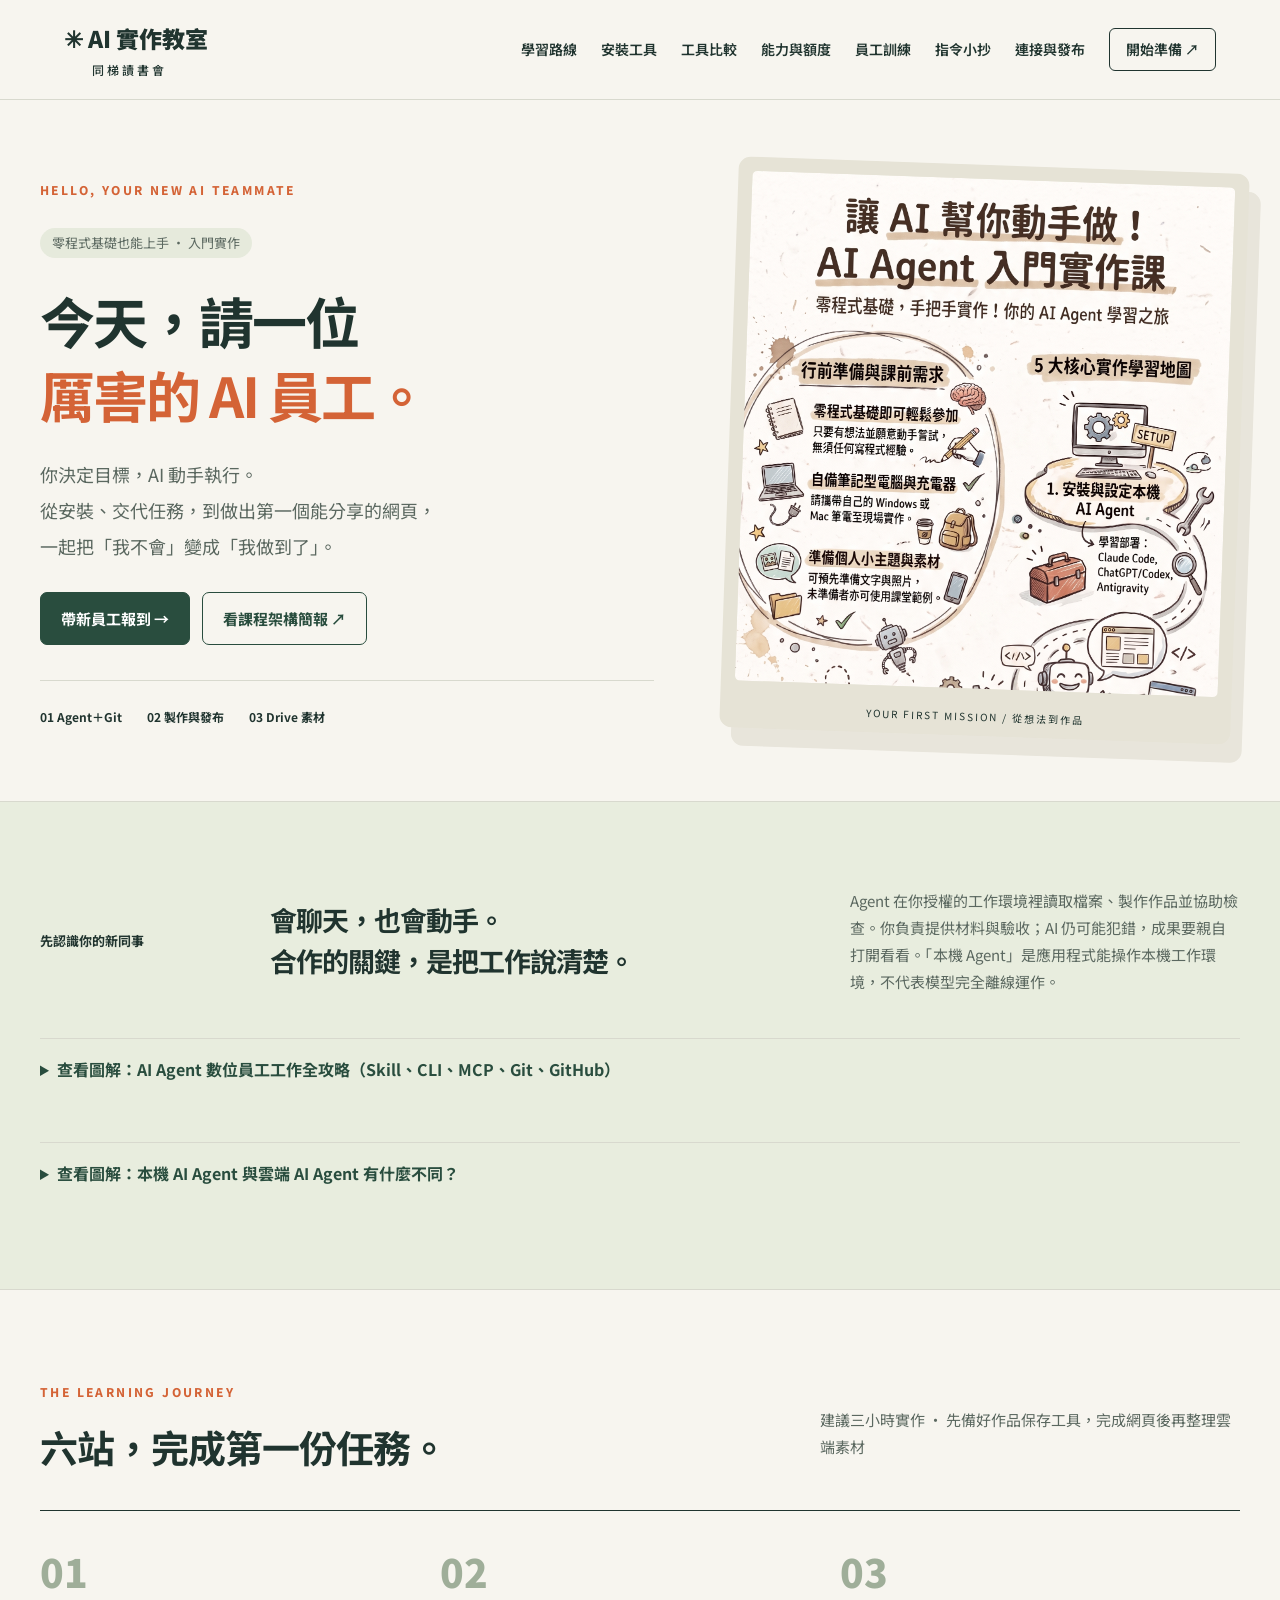
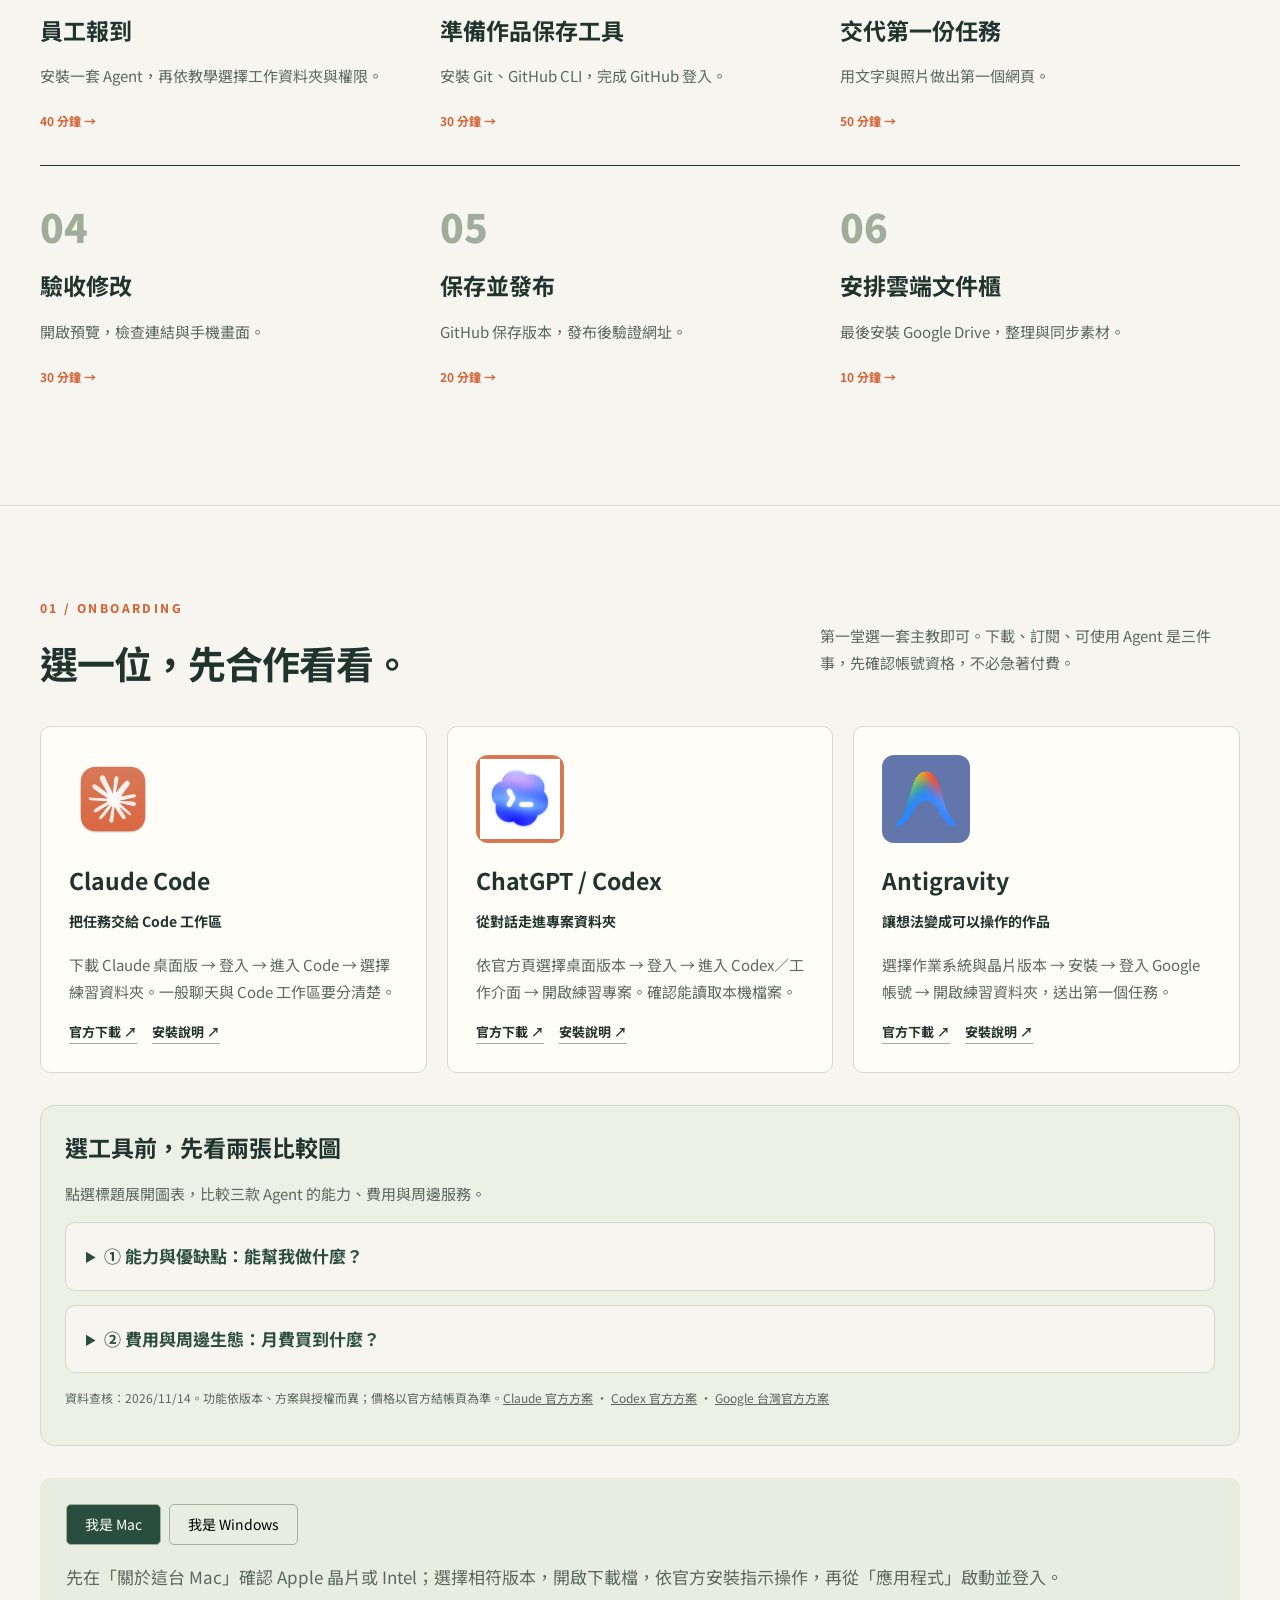
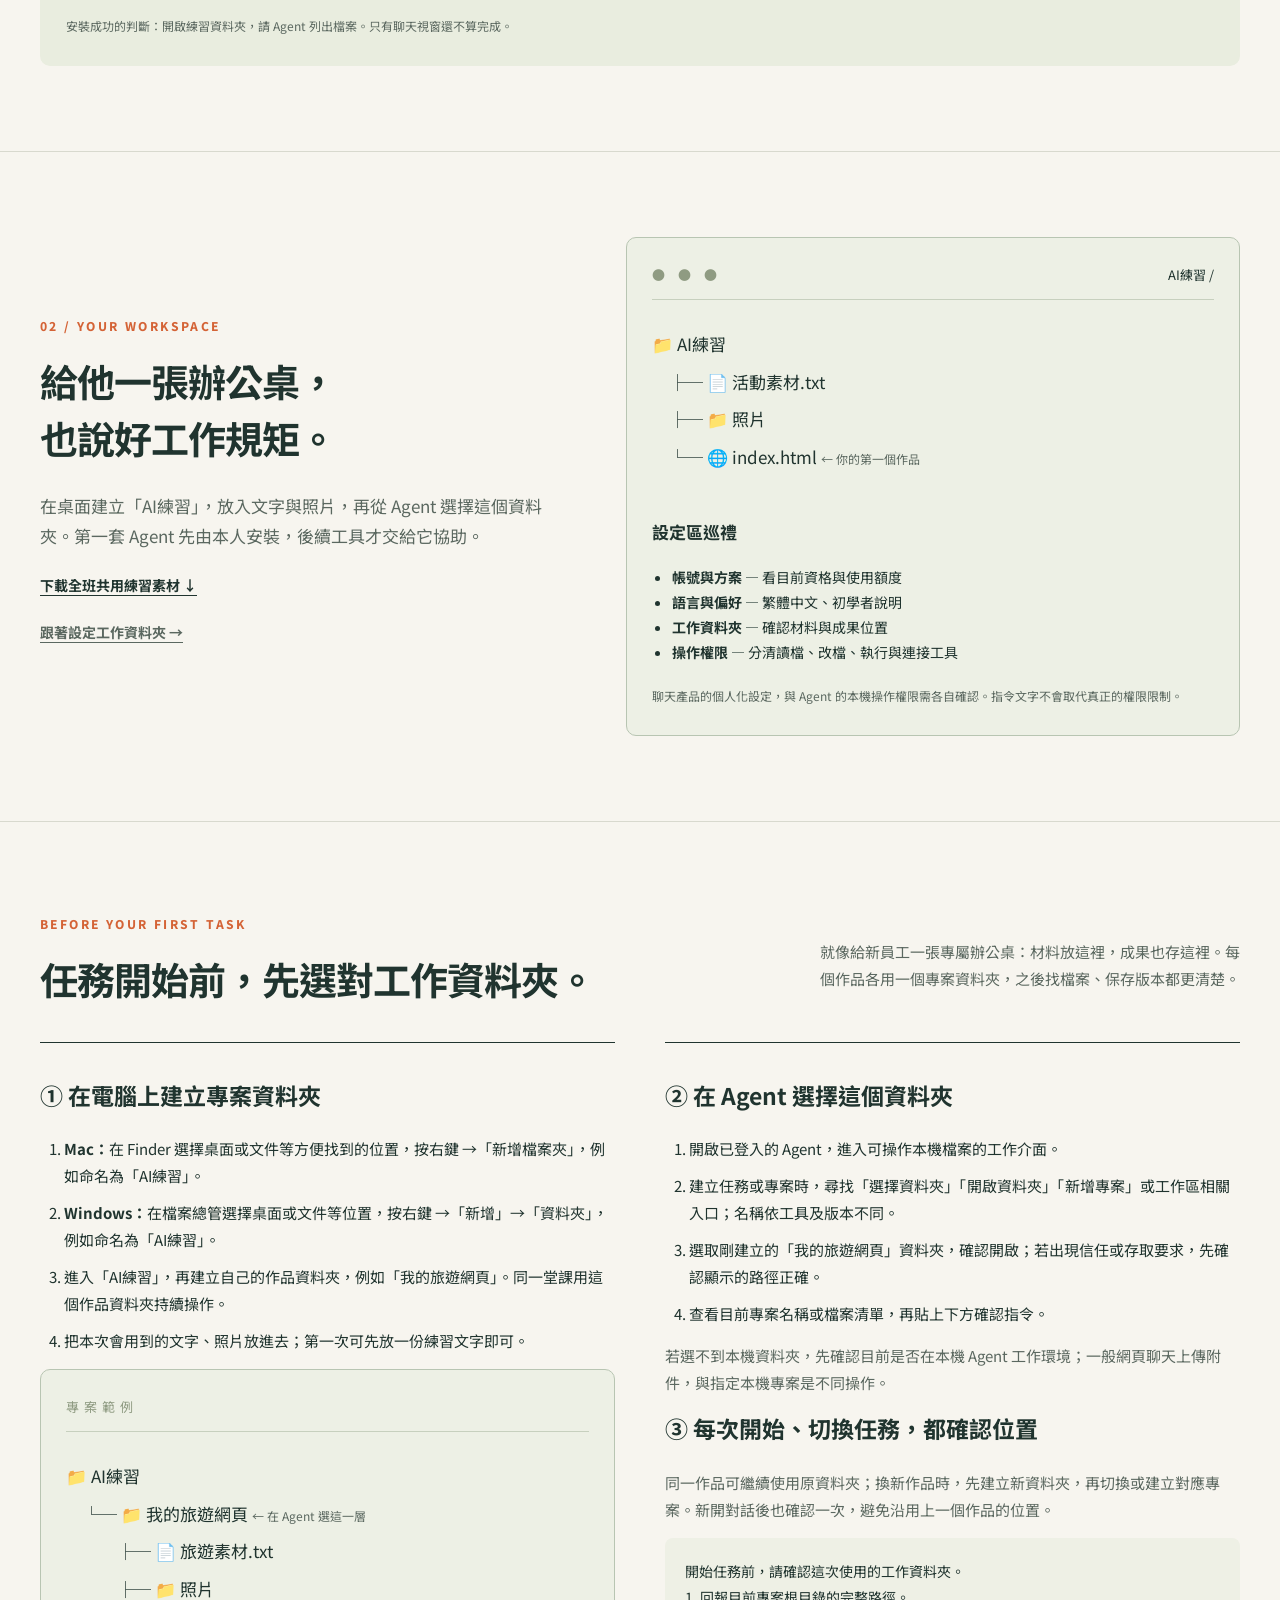
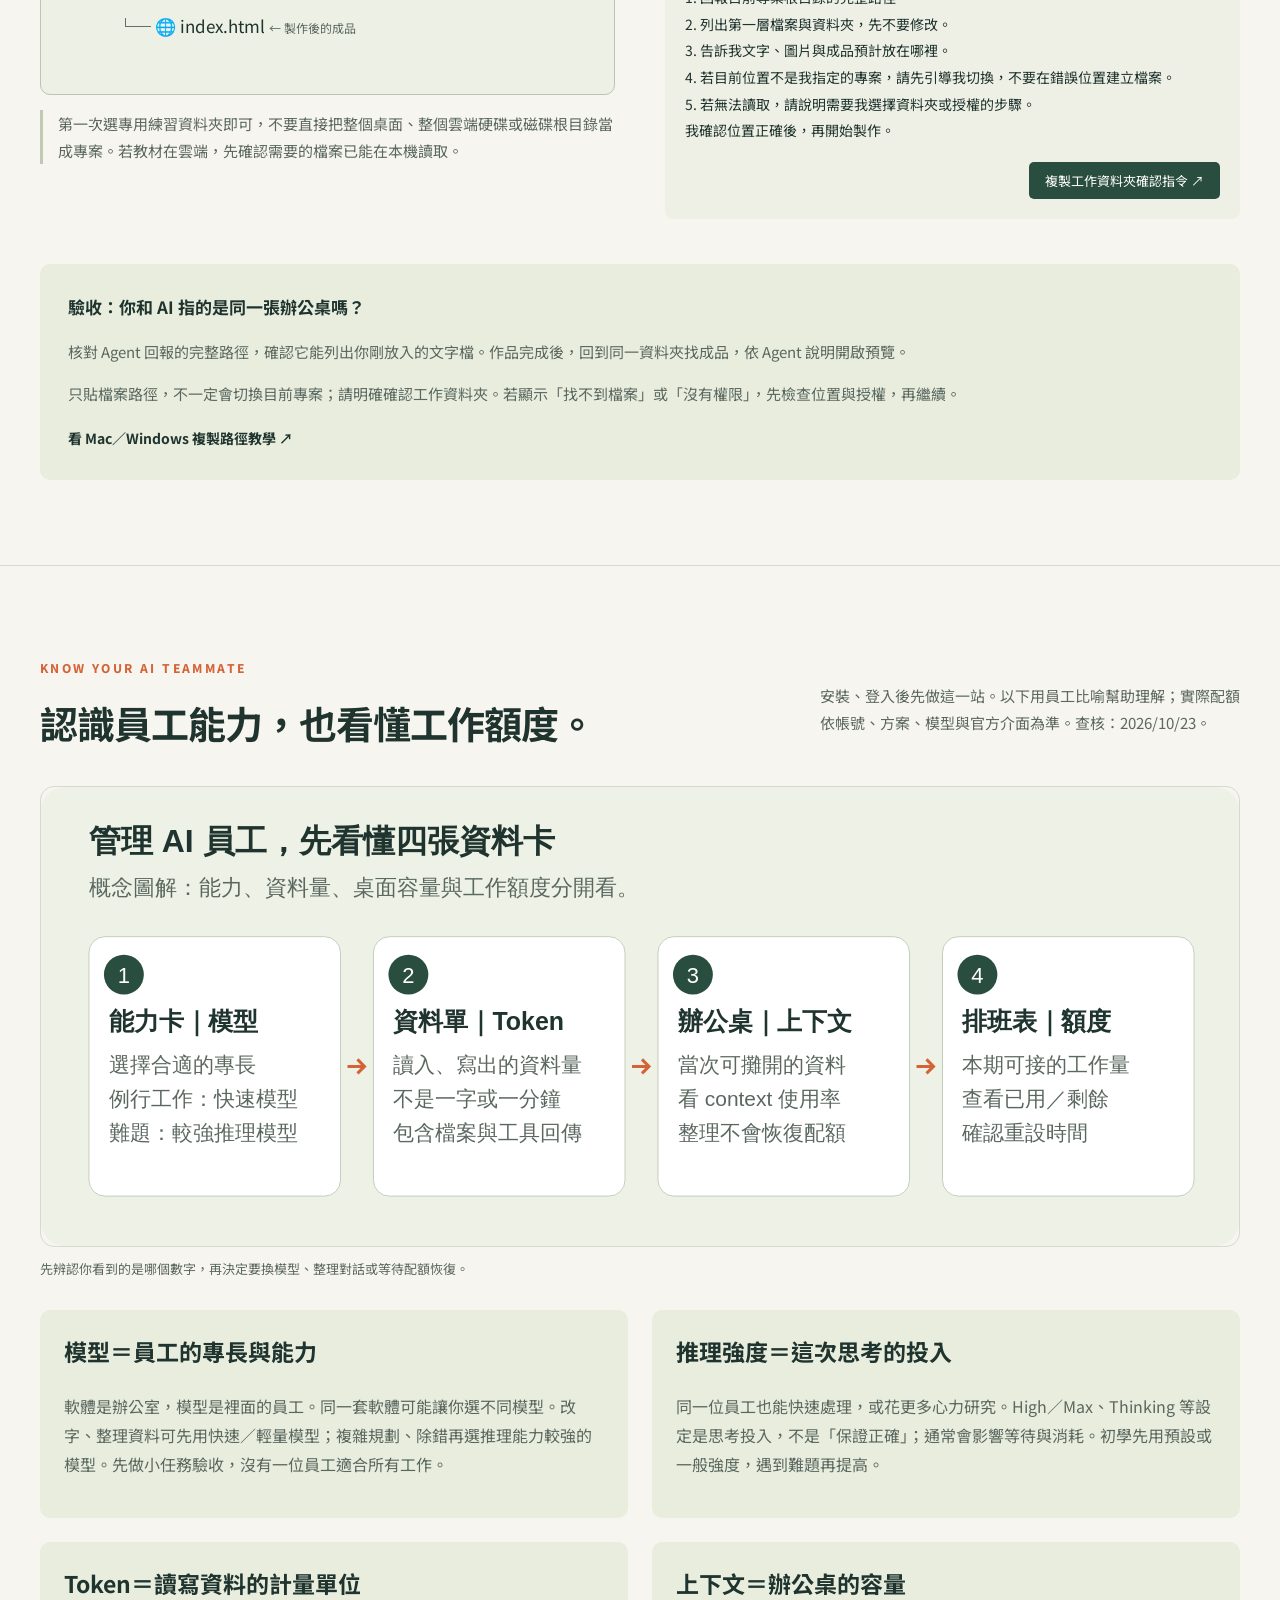
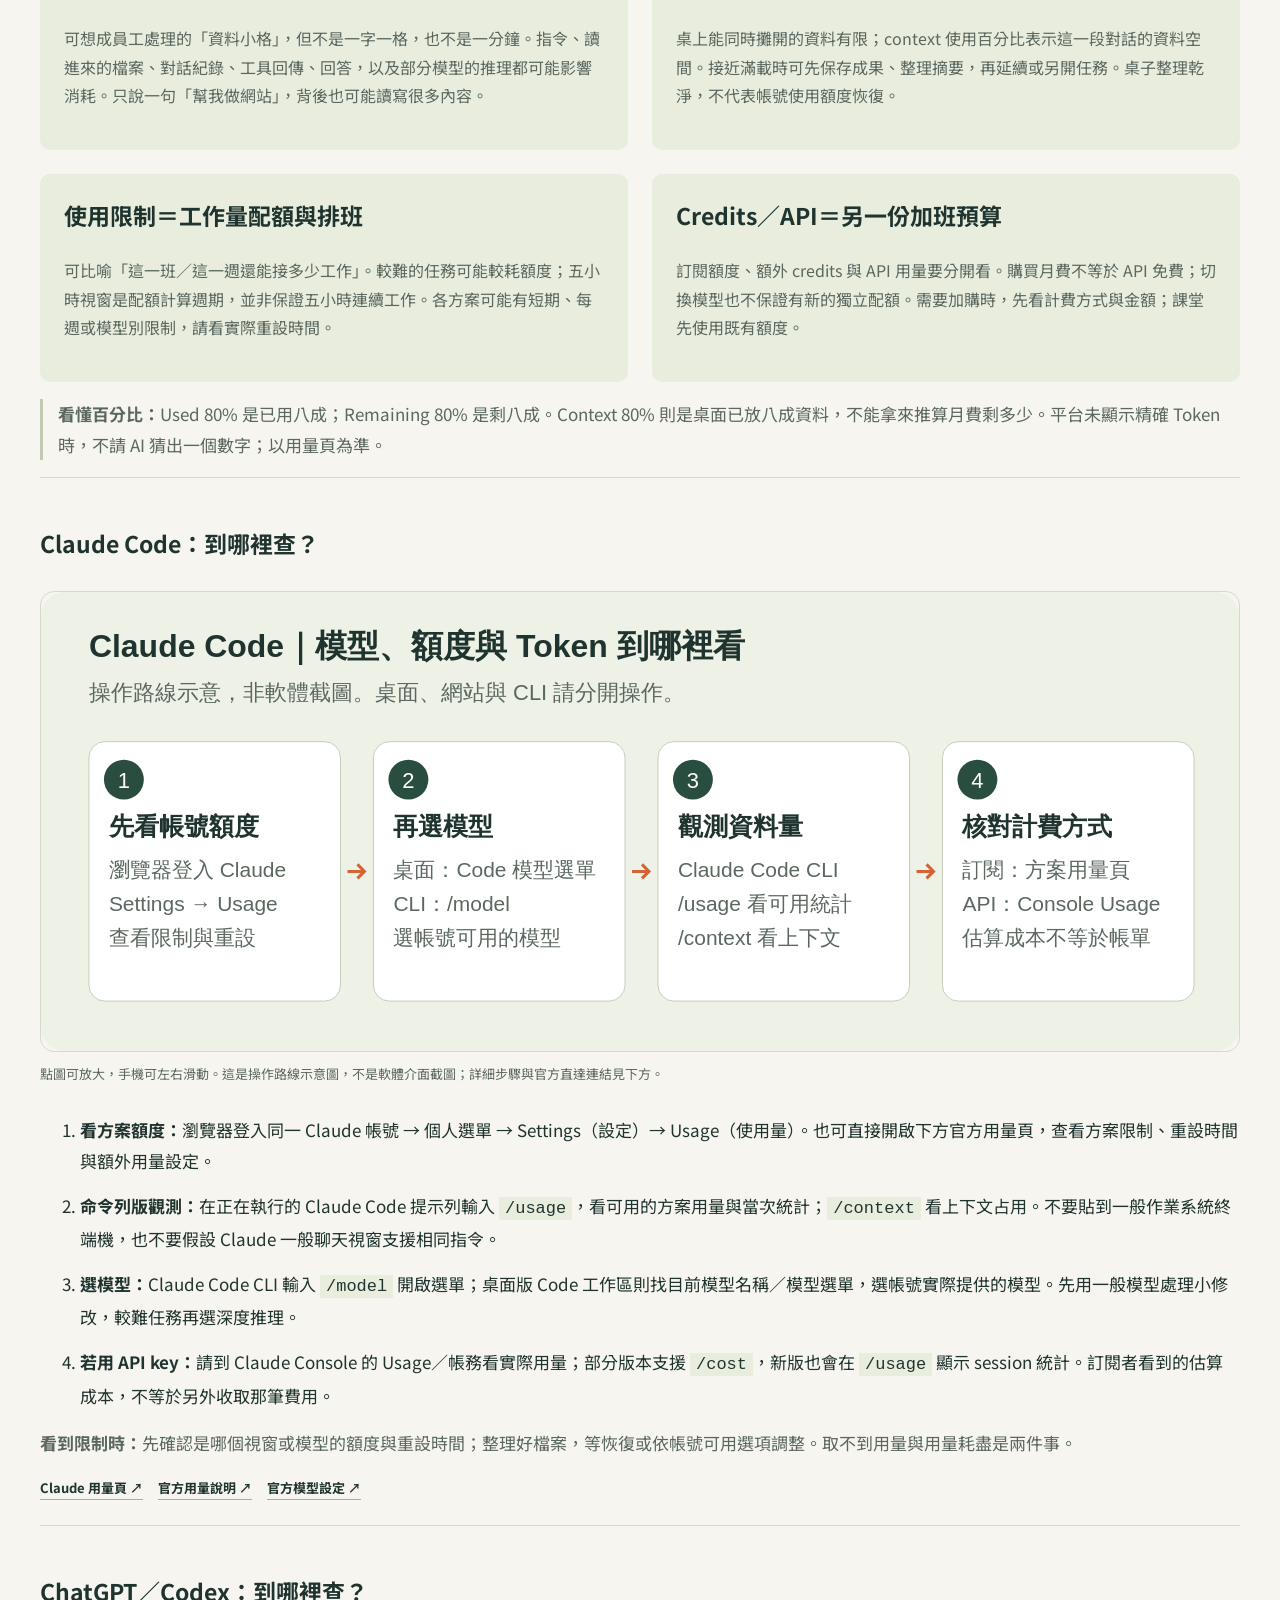
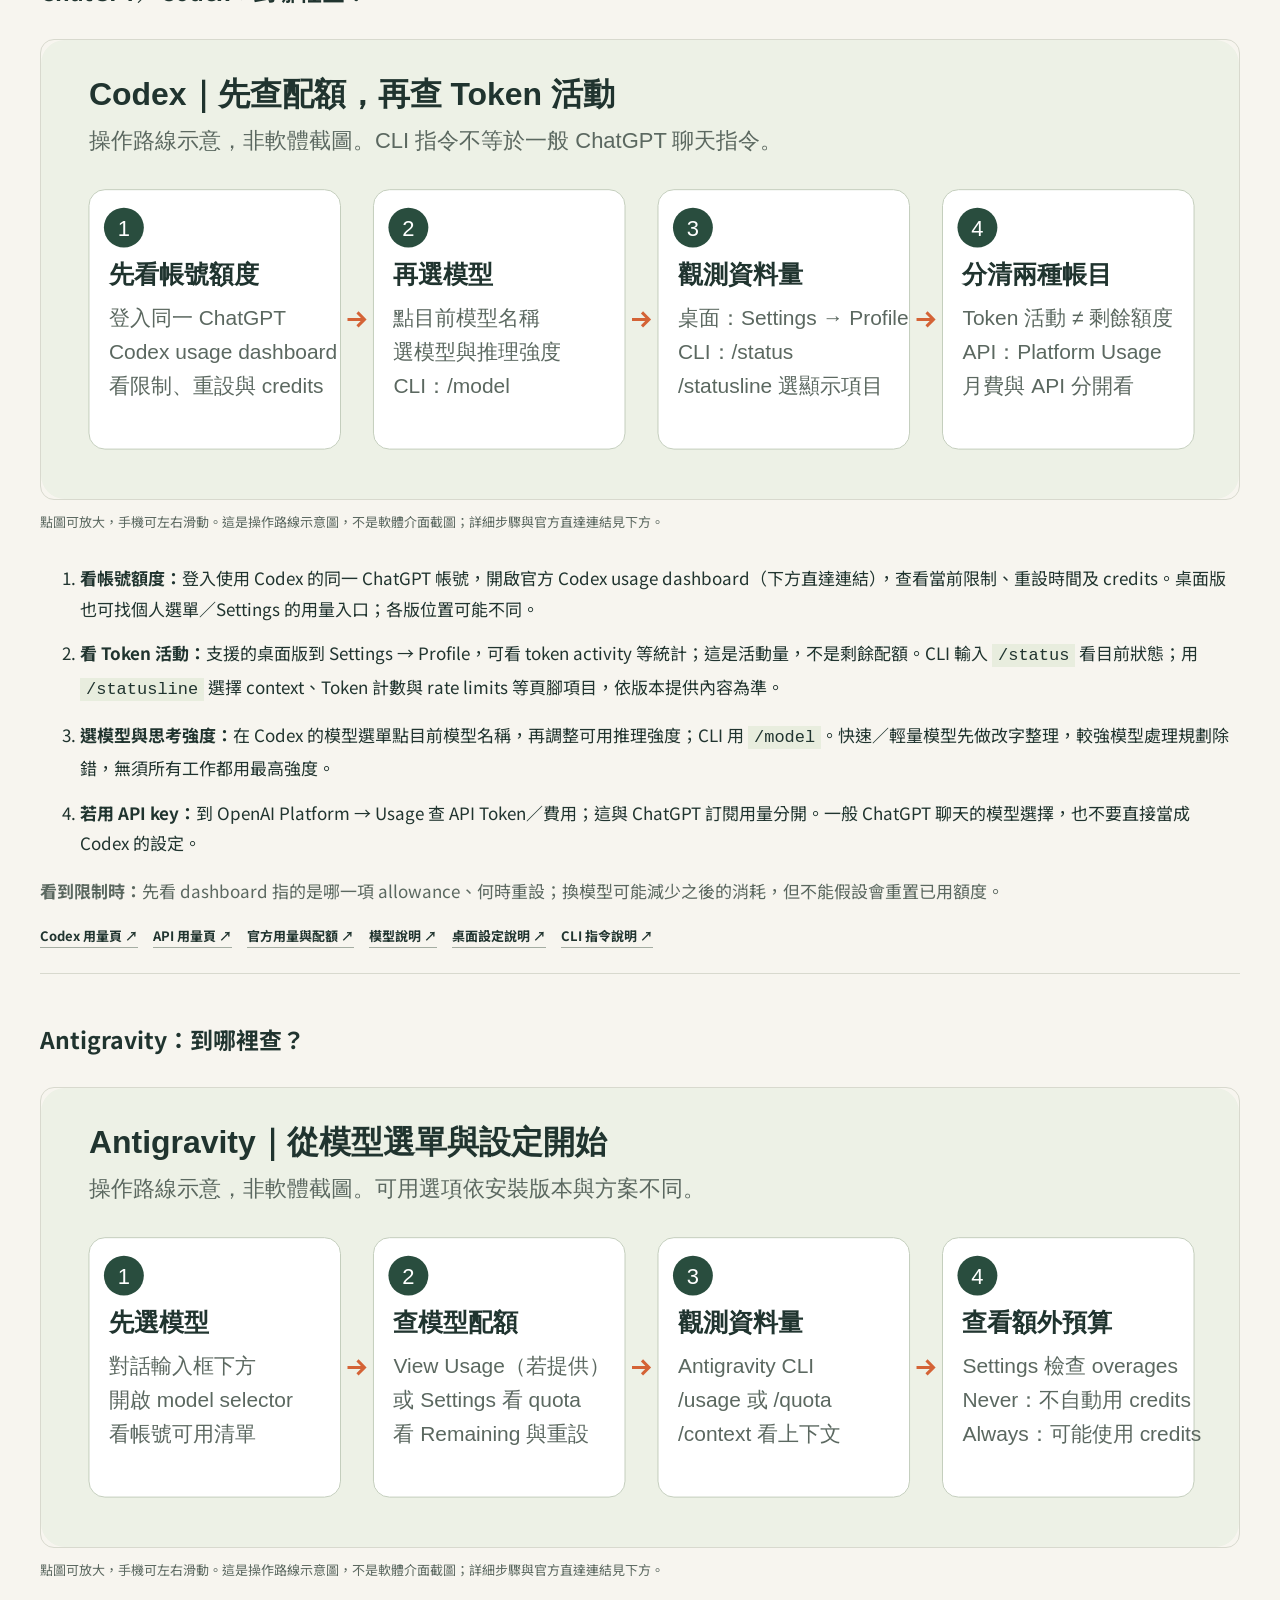
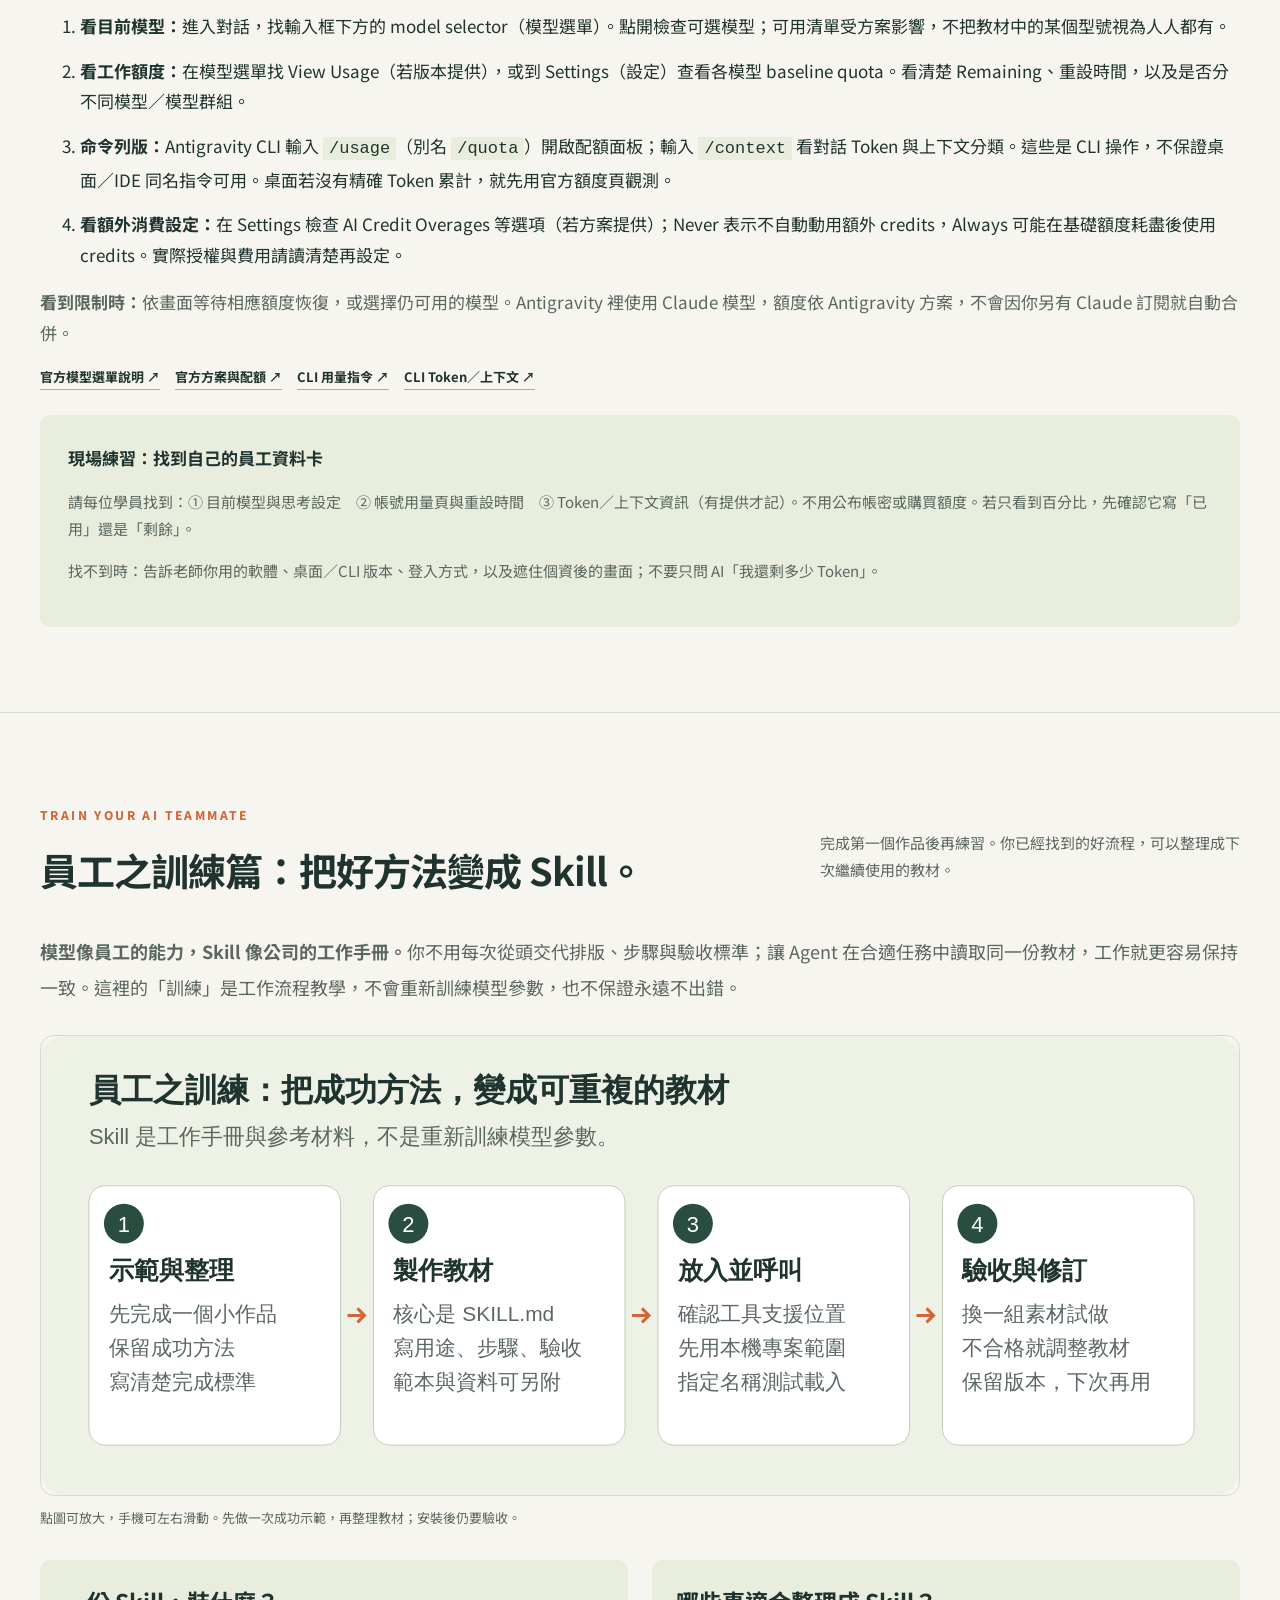
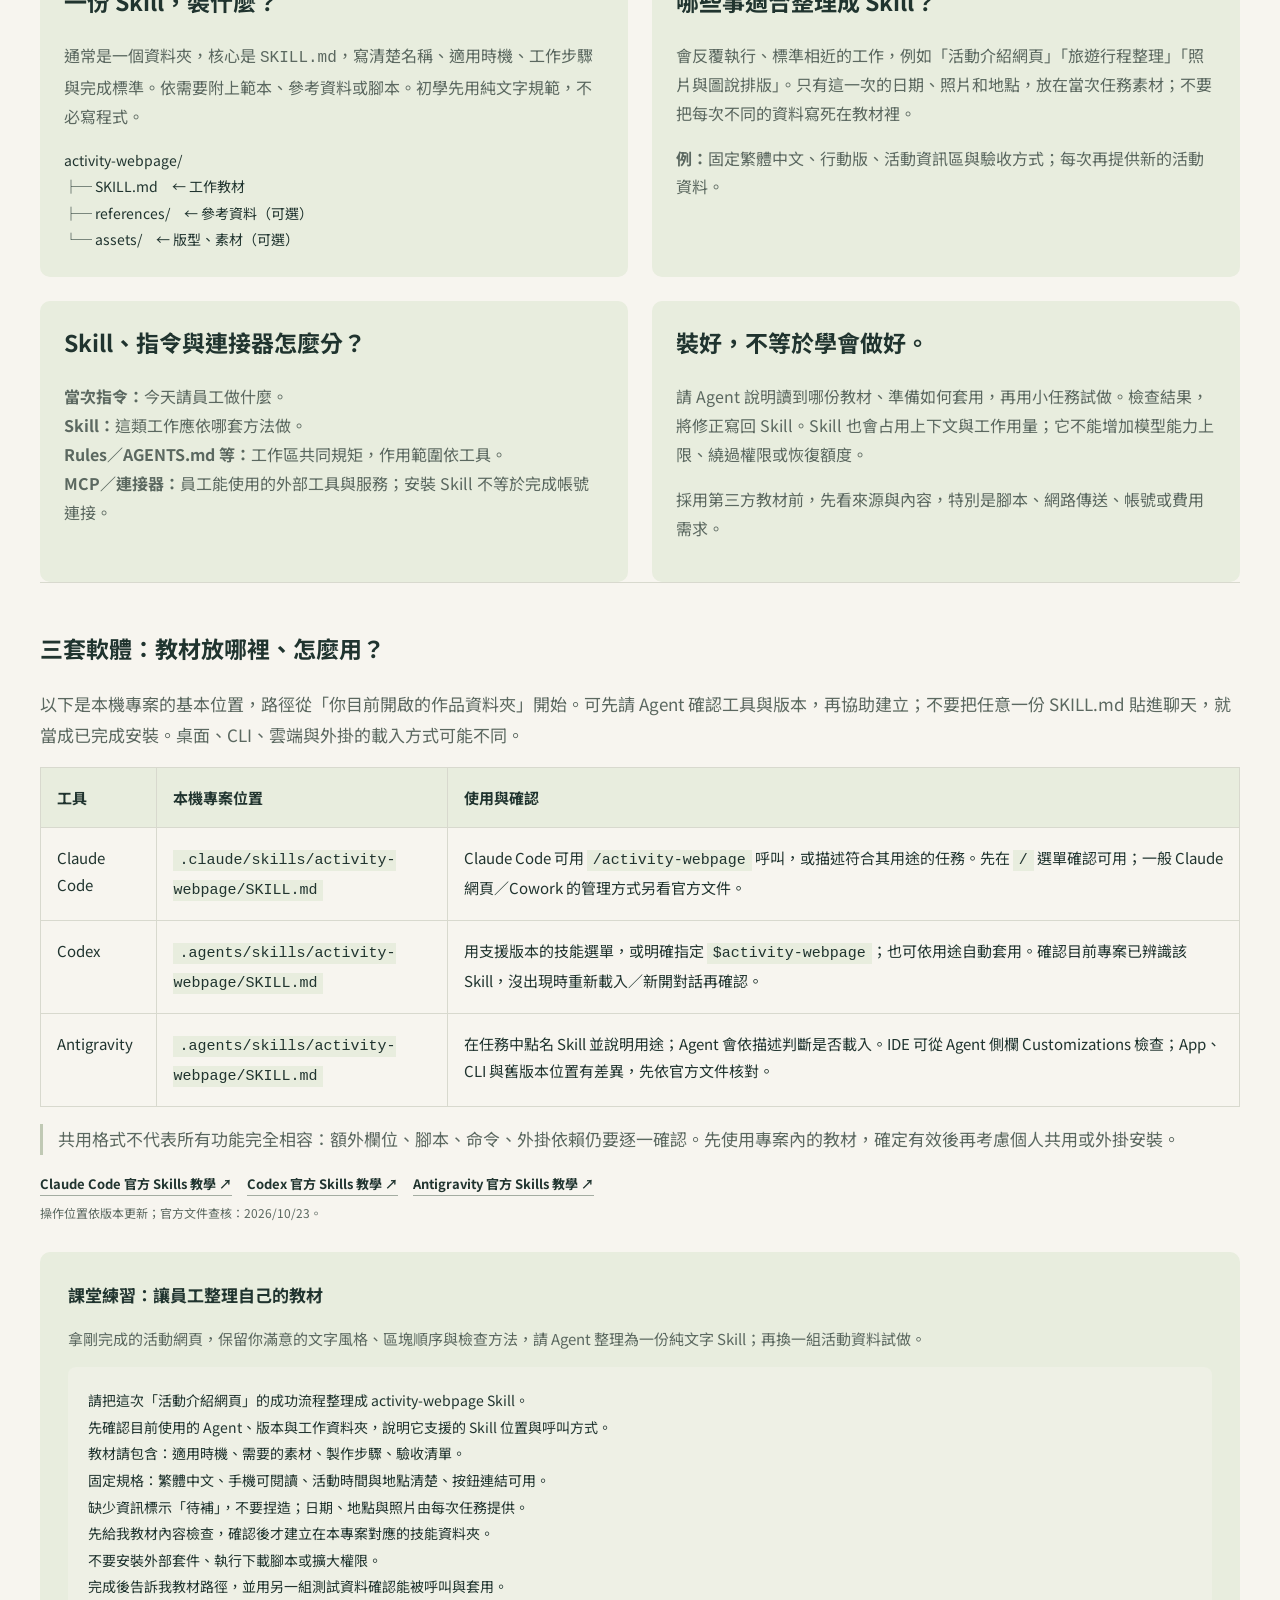
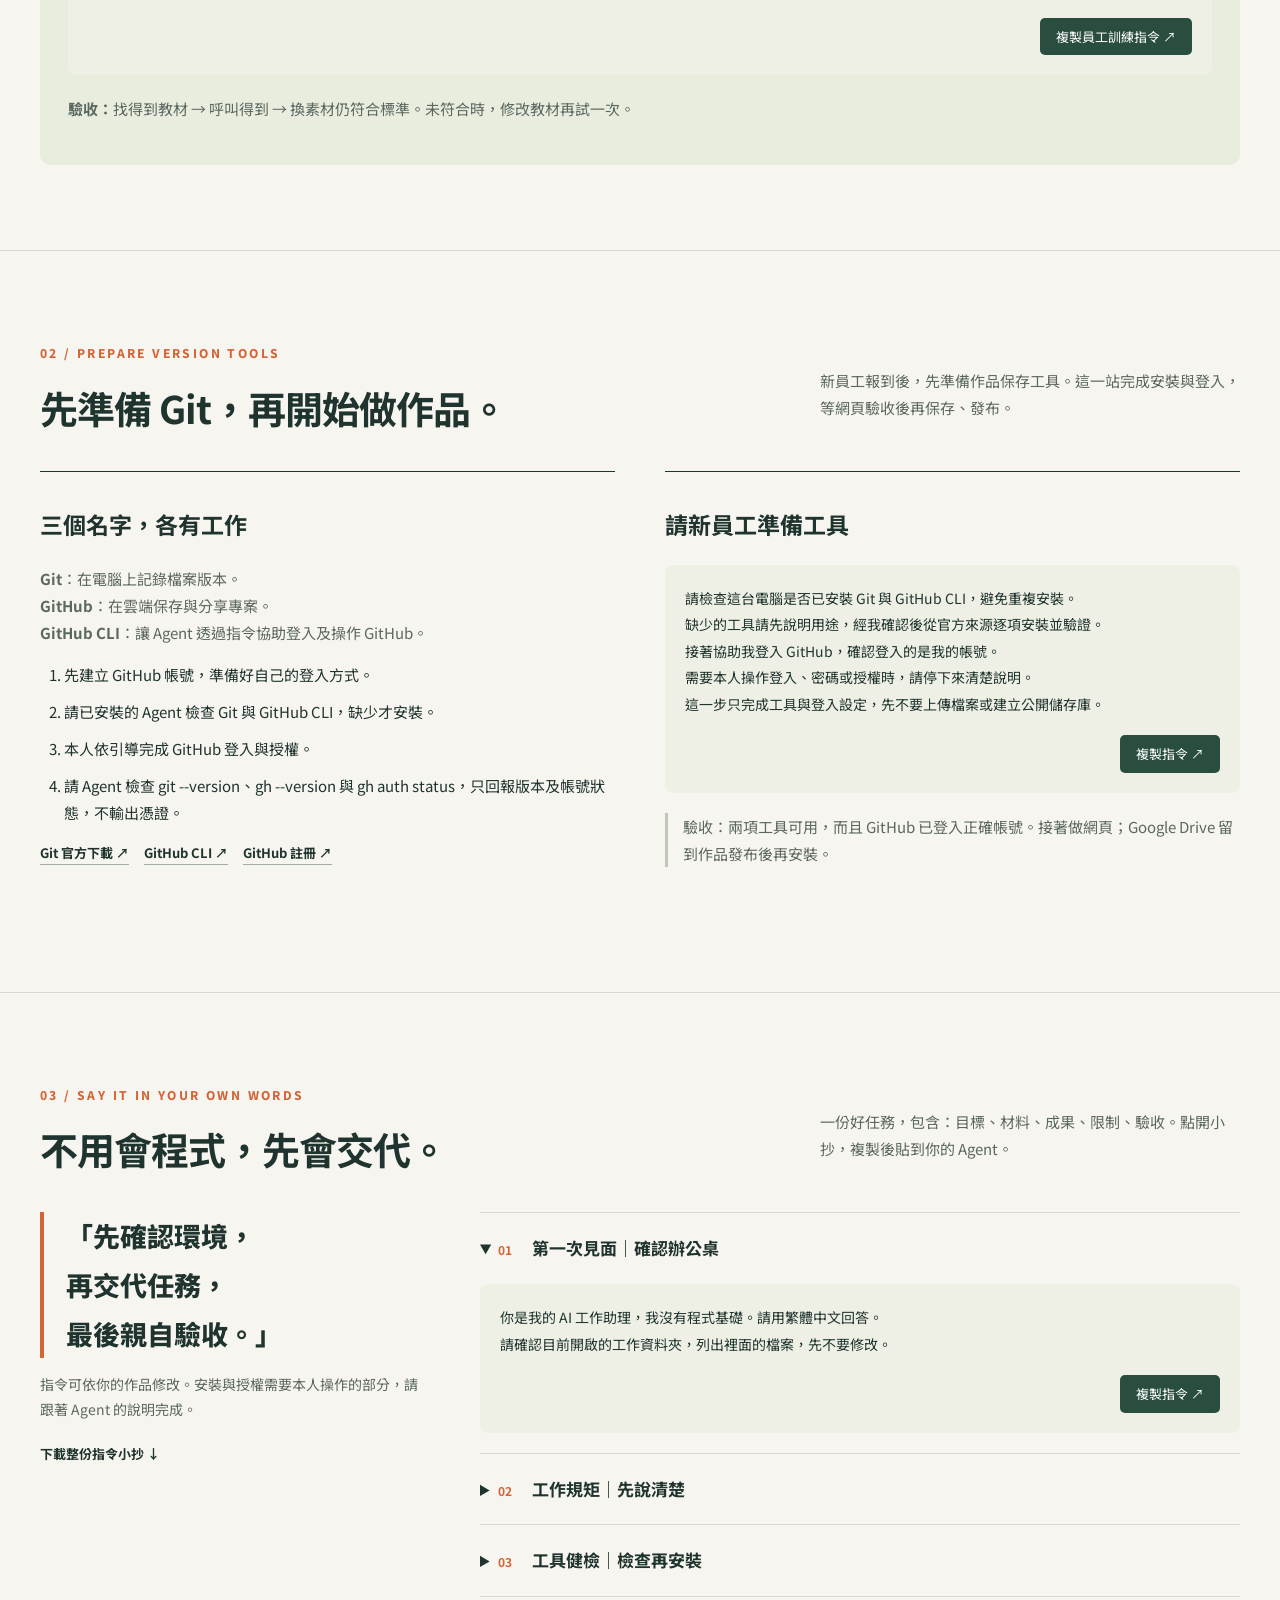
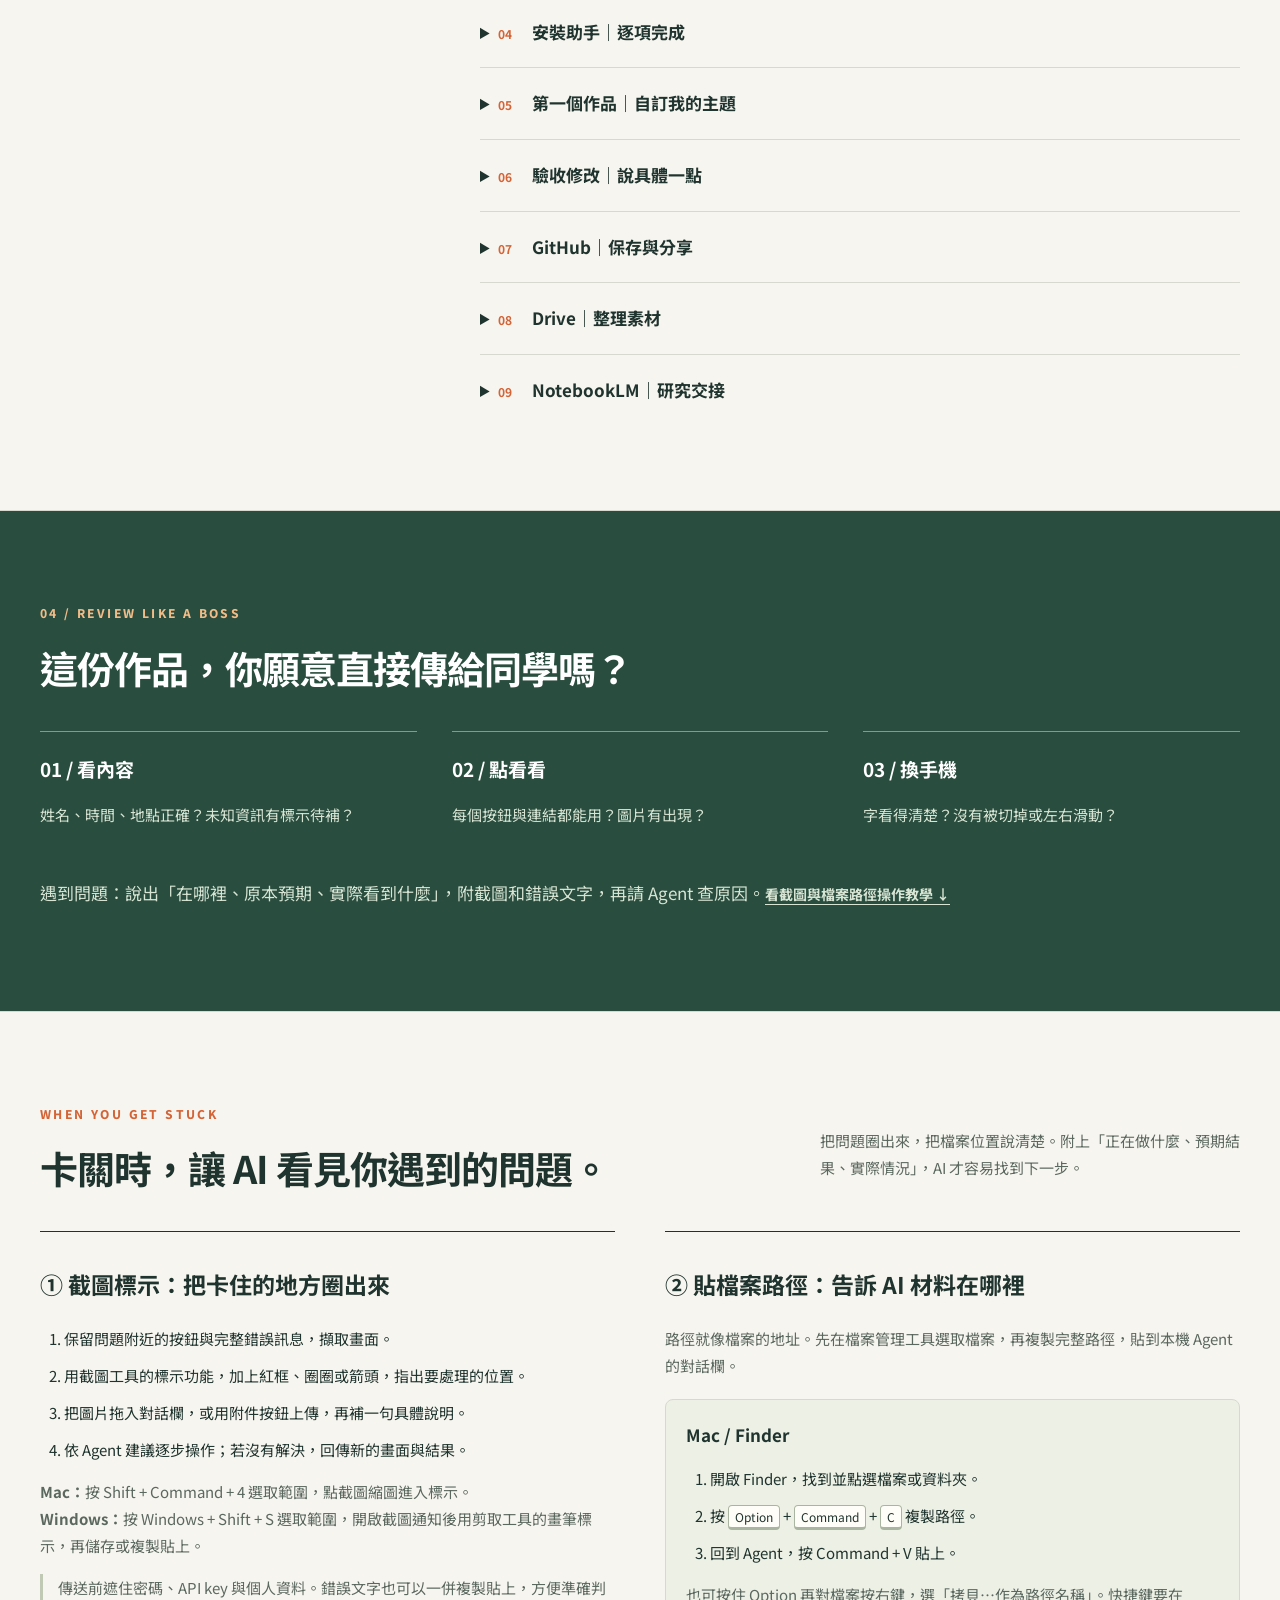
==== commit e44d1bde: "Add expandable digital employee toolkit infographic" ====
--- a/index.html
+++ b/index.html
@@ -1,11 +1,11 @@
 <!doctype html><html lang="zh-Hant"><head><meta charset="utf-8"><meta name="viewport" content="width=device-width,initial-scale=1"><meta name="description" content="零程式基礎，帶 AI 新員工報到。從安裝、設定、中文指令，到第一個網頁與 GitHub 分享。"><title>AI 新員工報到｜同梯 AI Agent 實作教室</title><link rel="stylesheet" href="style.css"><meta property="og:type" content="website"><meta property="og:title" content="AI 新員工報到｜同梯 AI Agent 實作教室"><meta property="og:description" content="零程式基礎也能開始：比較三款 AI Agent 的能力、費用與生態系，從安裝到完成第一個網頁。"><meta property="og:url" content="https://maskywg.github.io/ai-agent-classroom-20261022/"><meta property="og:image" content="https://maskywg.github.io/ai-agent-classroom-20261022/assets/share-preview-20261114.jpg"><meta property="og:image:width" content="1200"><meta property="og:image:height" content="630"><meta property="og:image:alt" content="AI 新員工報到：三款工具比較，從想法到第一個網站"><meta name="twitter:card" content="summary_large_image"><meta name="twitter:title" content="AI 新員工報到｜同梯 AI Agent 實作教室"><meta name="twitter:description" content="零程式基礎也能開始：比較三款 AI Agent 的能力、費用與生態系，從安裝到完成第一個網頁。"><meta name="twitter:image" content="https://maskywg.github.io/ai-agent-classroom-20261022/assets/share-preview-20261114.jpg"><meta name="twitter:image:alt" content="AI 新員工報到：三款工具比較，從想法到第一個網站"></head><body>
 <a class="skip" href="#journey">跳到課程內容</a><header><a class="brand" href="#">✳ AI 實作教室<span>同梯讀書會</span></a><nav aria-label="主選單"><a href="#journey">學習路線</a><a href="#install">安裝工具</a><a href="#agent-comparison">工具比較</a><a href="#employee-guide">能力與額度</a><a href="#skill-training">員工訓練</a><a href="#prompts">指令小抄</a><a href="#connections">連接與發布</a><a class="navbutton" href="#ready">開始準備 ↗</a></nav></header>
 <main><section class="hero"><div><span class="eyebrow">HELLO, YOUR NEW AI TEAMMATE</span><p class="stamp">零程式基礎也能上手 · 入門實作</p><h1>今天，請一位<br><em>厲害的 AI 員工。</em></h1><p class="lead">你決定目標，AI 動手執行。<br>從安裝、交代任務，到做出第一個能分享的網頁，<br>一起把「我不會」變成「我做到了」。</p><div class="actions"><a class="primary" href="#journey">帶新員工報到 →</a><a class="secondary" href="photo-slides/index.html" target="_blank">看課程架構簡報 ↗</a></div><div class="herofoot"><span>01 Agent＋Git</span><span>02 製作與發布</span><span>03 Drive 素材</span></div></div><figure class="poster"><img src="assets/course-map.png" alt="手繪課程地圖：準備筆電與素材、安裝 AI Agent、製作網頁、串接 GitHub 與雲端同步"><figcaption>YOUR FIRST MISSION / 從想法到作品</figcaption></figure></section>
-<section class="statement"><span>先認識你的新同事</span><h2>會聊天，也會動手。<br>合作的關鍵，是把工作說清楚。</h2><p>Agent 在你授權的工作環境裡讀取檔案、製作作品並協助檢查。你負責提供材料與驗收；AI 仍可能犯錯，成果要親自打開看看。「本機 Agent」是應用程式能操作本機工作環境，不代表模型完全離線運作。</p><details class="agent-comparison" id="local-cloud-comparison"><summary>查看圖解：本機 AI Agent 與雲端 AI Agent 有什麼不同？</summary><div class="comparison-content"><p><a class="textlink" href="assets/local-cloud-agent-comparison.png" target="_blank" rel="noopener">另開原圖放大觀看 ↗</a></p><a href="assets/local-cloud-agent-comparison.png" target="_blank" rel="noopener" aria-label="開啟本機與雲端 AI Agent 比較原圖"><img src="assets/local-cloud-agent-comparison.png" alt="本機與雲端 AI Agent 比較示意圖，包含執行位置、模型運算、檔案存取及 Google Drive 存取關係" width="1448" height="1086" loading="lazy"></a></div></details></section>
+<section class="statement"><span>先認識你的新同事</span><h2>會聊天，也會動手。<br>合作的關鍵，是把工作說清楚。</h2><p>Agent 在你授權的工作環境裡讀取檔案、製作作品並協助檢查。你負責提供材料與驗收；AI 仍可能犯錯，成果要親自打開看看。「本機 Agent」是應用程式能操作本機工作環境，不代表模型完全離線運作。</p><details class="agent-comparison agent-toolkit" id="digital-employee-toolkit"><summary>查看圖解：AI Agent 數位員工工作全攻略（Skill、CLI、MCP、Git、GitHub）</summary><div class="comparison-content"><p>用數位員工的比喻，一次看懂五種工具的角色，以及製作、保存與發布網站時如何搭配。點擊圖片可另開放大；手機可左右滑動閱讀。</p><div class="agent-chart-scroll" role="region" aria-label="數位員工工作全攻略圖表，可左右捲動" tabindex="0"><a href="assets/digital-employee-toolkit-20261115.png" target="_blank" rel="noopener" aria-label="另開 AI Agent 數位員工工作全攻略原圖"><img src="assets/digital-employee-toolkit-20261115.png" alt="AI Agent 數位員工工作全攻略：Skill 是工作手冊、CLI 是指令控制台、MCP 是工具連接通道、Git 管理版本、GitHub 保存專案並協作；下方示範網站製作與發布流程。" width="1536" height="1024" loading="lazy"></a></div><div class="links"><a href="assets/digital-employee-toolkit-20261115.png" target="_blank" rel="noopener">另開原圖放大 ↗</a><a href="assets/digital-employee-toolkit-20261115.png" download>下載 PNG 圖解 ↓</a></div></div></details><details class="agent-comparison" id="local-cloud-comparison"><summary>查看圖解：本機 AI Agent 與雲端 AI Agent 有什麼不同？</summary><div class="comparison-content"><p><a class="textlink" href="assets/local-cloud-agent-comparison.png" target="_blank" rel="noopener">另開原圖放大觀看 ↗</a></p><a href="assets/local-cloud-agent-comparison.png" target="_blank" rel="noopener" aria-label="開啟本機與雲端 AI Agent 比較原圖"><img src="assets/local-cloud-agent-comparison.png" alt="本機與雲端 AI Agent 比較示意圖，包含執行位置、模型運算、檔案存取及 Google Drive 存取關係" width="1448" height="1086" loading="lazy"></a></div></details></section>
 <section id="journey"><div class="sectionhead"><div><span class="eyebrow">THE LEARNING JOURNEY</span><h2>六站，完成第一份任務。</h2></div><p>建議三小時實作 · 先備好作品保存工具，完成網頁後再整理雲端素材</p></div><div class="journey"><a href="#workspace-guide" class="station"><span>01</span><h3>員工報到</h3><p>安裝一套 Agent，再依教學選擇工作資料夾與權限。</p><b>40 分鐘 →</b></a><a href="#git-setup" class="station"><span>02</span><h3>準備作品保存工具</h3><p>安裝 Git、GitHub CLI，完成 GitHub 登入。</p><b>30 分鐘 →</b></a><a href="#prompts" class="station"><span>03</span><h3>交代第一份任務</h3><p>用文字與照片做出第一個網頁。</p><b>50 分鐘 →</b></a><a href="#accept" class="station"><span>04</span><h3>驗收修改</h3><p>開啟預覽，檢查連結與手機畫面。</p><b>30 分鐘 →</b></a><a href="#connections" class="station"><span>05</span><h3>保存並發布</h3><p>GitHub 保存版本，發布後驗證網址。</p><b>20 分鐘 →</b></a><a href="#drive-setup" class="station"><span>06</span><h3>安排雲端文件櫃</h3><p>最後安裝 Google Drive，整理與同步素材。</p><b>10 分鐘 →</b></a></div></section>
 <section id="install"><div class="sectionhead"><div><span class="eyebrow">01 / ONBOARDING</span><h2>選一位，先合作看看。</h2></div><p>第一堂選一套主教即可。下載、訂閱、可使用 Agent 是三件事，先確認帳號資格，不必急著付費。</p></div><div class="tools"><article class="tool"><div class="toolicon toolicon-official"><img src="assets/logos/claude-official.png" width="80" height="80" alt="Claude 官方應用程式圖示"></div><h3>Claude Code</h3><strong>把任務交給 Code 工作區</strong><p>下載 Claude 桌面版 → 登入 → 進入 Code → 選擇練習資料夾。一般聊天與 Code 工作區要分清楚。</p><div class="links"><a href="https://claude.com/download" target="_blank" rel="noopener">官方下載 ↗</a><a href="https://code.claude.com/docs/en/desktop-quickstart" target="_blank" rel="noopener">安裝說明 ↗</a></div></article><article class="tool"><div class="toolicon toolicon-official"><img src="assets/logos/codex-official.png" width="80" height="80" alt="Codex 官方應用程式圖示"></div><h3>ChatGPT / Codex</h3><strong>從對話走進專案資料夾</strong><p>依官方頁選擇桌面版本 → 登入 → 進入 Codex／工作介面 → 開啟練習專案。確認能讀取本機檔案。</p><div class="links"><a href="https://chatgpt.com/download/" target="_blank" rel="noopener">官方下載 ↗</a><a href="https://learn.chatgpt.com/docs/app" target="_blank" rel="noopener">安裝說明 ↗</a></div></article><article class="tool"><div class="toolicon toolicon-official"><img src="assets/logos/antigravity-official.png" width="80" height="80" alt="Google Antigravity 官方標誌"></div><h3>Antigravity</h3><strong>讓想法變成可以操作的作品</strong><p>選擇作業系統與晶片版本 → 安裝 → 登入 Google 帳號 → 開啟練習資料夾，送出第一個任務。</p><div class="links"><a href="https://antigravity.google/download" target="_blank" rel="noopener">官方下載 ↗</a><a href="https://antigravity.google/docs/getting-started" target="_blank" rel="noopener">安裝說明 ↗</a></div></article></div><div class="agent-chart-guides" id="agent-comparison"><h3>選工具前，先看兩張比較圖</h3><p>點選標題展開圖表，比較三款 Agent 的能力、費用與周邊服務。</p>
-<details class="agent-chart" id="agent-capabilities"><summary>① 能力與優缺點：能幫我做什麼？</summary><div class="agent-chart-body"><p class="agent-chart-hint">手機可左右滑動閱讀，或另開原圖放大。</p><div class="agent-chart-scroll" role="region" aria-label="① 能力與優缺點：能幫我做什麼？圖表，可左右捲動" tabindex="0"><a href="assets/agent-capabilities-20261114.png" target="_blank" rel="noopener" aria-label="另開原圖：Claude Code、Codex、Google Antigravity 的核心定位、主要優點、入門門檻與本機工作實例"><img src="assets/agent-capabilities-20261114.png" width="1536" height="1024" loading="lazy" alt="Claude Code、Codex、Google Antigravity 的核心定位、主要優點、入門門檻與本機工作實例；詳見下方官方說明連結。"></a></div><div class="links"><a href="assets/agent-capabilities-20261114.png" target="_blank" rel="noopener">另開原圖放大 ↗</a><a href="assets/agent-capabilities-20261114.png" download>下載 PNG 圖表 ↓</a></div></div></details>
-<details class="agent-chart" id="agent-ecosystem"><summary>② 費用與周邊生態：月費買到什麼？</summary><div class="agent-chart-body"><p class="agent-chart-hint">手機可左右滑動閱讀，或另開原圖放大。</p><div class="agent-chart-scroll" role="region" aria-label="② 費用與周邊生態：月費買到什麼？圖表，可左右捲動" tabindex="0"><a href="assets/agent-ecosystem-20261114.png" target="_blank" rel="noopener" aria-label="另開原圖：三款 Agent 的一般個人方案、月費、擴充功能、版本控制與周邊服務"><img src="assets/agent-ecosystem-20261114.png" width="1536" height="1024" loading="lazy" alt="三款 Agent 的一般個人方案、月費、擴充功能、版本控制與周邊服務；詳見下方官方說明連結。"></a></div><div class="links"><a href="assets/agent-ecosystem-20261114.png" target="_blank" rel="noopener">另開原圖放大 ↗</a><a href="assets/agent-ecosystem-20261114.png" download>下載 PNG 圖表 ↓</a></div></div></details>
+<details class="agent-chart" id="agent-capabilities"><summary>① 能力與優缺點：能幫我做什麼？</summary><div class="agent-chart-body"><p class="agent-chart-hint">手機可左右滑動閱讀，或另開原圖放大。</p><div class="agent-chart-scroll" role="region" aria-label="① 能力與優缺點：能幫我做什麼？圖表，可左右捲動" tabindex="0"><a href="assets/agent-capabilities-official-20261115.png" target="_blank" rel="noopener" aria-label="另開原圖：Claude Code、Codex、Google Antigravity 的核心定位、主要優點、入門門檻與本機工作實例"><img src="assets/agent-capabilities-official-20261115.png" width="1536" height="1024" loading="lazy" alt="Claude Code、Codex、Google Antigravity 的核心定位、主要優點、入門門檻與本機工作實例；詳見下方官方說明連結。"></a></div><div class="links"><a href="assets/agent-capabilities-official-20261115.png" target="_blank" rel="noopener">另開原圖放大 ↗</a><a href="assets/agent-capabilities-official-20261115.png" download>下載 PNG 圖表 ↓</a></div></div></details>
+<details class="agent-chart" id="agent-ecosystem"><summary>② 費用與周邊生態：月費買到什麼？</summary><div class="agent-chart-body"><p class="agent-chart-hint">手機可左右滑動閱讀，或另開原圖放大。</p><div class="agent-chart-scroll" role="region" aria-label="② 費用與周邊生態：月費買到什麼？圖表，可左右捲動" tabindex="0"><a href="assets/agent-ecosystem-official-20261115.png" target="_blank" rel="noopener" aria-label="另開原圖：三款 Agent 的一般個人方案、月費、擴充功能、版本控制與周邊服務"><img src="assets/agent-ecosystem-official-20261115.png" width="1536" height="1024" loading="lazy" alt="三款 Agent 的一般個人方案、月費、擴充功能、版本控制與周邊服務；詳見下方官方說明連結。"></a></div><div class="links"><a href="assets/agent-ecosystem-official-20261115.png" target="_blank" rel="noopener">另開原圖放大 ↗</a><a href="assets/agent-ecosystem-official-20261115.png" download>下載 PNG 圖表 ↓</a></div></div></details>
 <p class="tips-source">資料查核：2026/11/14。功能依版本、方案與授權而異；價格以官方結帳頁為準。<a href="https://claude.com/pricing" target="_blank" rel="noopener">Claude 官方方案</a> · <a href="https://learn.chatgpt.com/docs/pricing" target="_blank" rel="noopener">Codex 官方方案</a> · <a href="https://gemini.google/tw/subscriptions/?hl=zh-TW" target="_blank" rel="noopener">Google 台灣官方方案</a></p></div><div class="osbox"><div class="osbuttons" role="group" aria-label="選擇作業系統"><button data-os="mac" aria-pressed="true">我是 Mac</button><button data-os="win" aria-pressed="false">我是 Windows</button></div><p id="osguide">先在「關於這台 Mac」確認 Apple 晶片或 Intel；選擇相符版本，開啟下載檔，依官方安裝指示操作，再從「應用程式」啟動並登入。</p><small>安裝成功的判斷：開啟練習資料夾，請 Agent 列出檔案。只有聊天視窗還不算完成。</small></div></section>
 <section id="settings" class="split"><div><span class="eyebrow">02 / YOUR WORKSPACE</span><h2>給他一張辦公桌，<br>也說好工作規矩。</h2><p>在桌面建立「AI練習」，放入文字與照片，再從 Agent 選擇這個資料夾。第一套 Agent 先由本人安裝，後續工具才交給它協助。</p><a class="textlink" href="https://drive.google.com/open?id=1qcFK6-ovFXBS0S9egJ6niiBZrFx_X805&amp;usp=drive_fs" target="_blank" rel="noopener">下載全班共用練習素材 ↓</a><p><a class="textlink" href="#workspace-guide">跟著設定工作資料夾 →</a></p></div><div class="workspace"><div class="windowbar">● ● ● <span>AI練習 /</span></div><div class="filetree">📁 AI練習<br>　├─ 📄 活動素材.txt<br>　├─ 📁 照片<br>　└─ 🌐 index.html <small>← 你的第一個作品</small></div><p>設定區巡禮</p><ul><li><b>帳號與方案</b> — 看目前資格與使用額度</li><li><b>語言與偏好</b> — 繁體中文、初學者說明</li><li><b>工作資料夾</b> — 確認材料與成果位置</li><li><b>操作權限</b> — 分清讀檔、改檔、執行與連接工具</li></ul><small>聊天產品的個人化設定，與 Agent 的本機操作權限需各自確認。指令文字不會取代真正的權限限制。</small></div></section>
 <section id="workspace-guide"><div class="sectionhead"><div><span class="eyebrow">BEFORE YOUR FIRST TASK</span><h2>任務開始前，先選對工作資料夾。</h2></div><p>就像給新員工一張專屬辦公桌：材料放這裡，成果也存這裡。每個作品各用一個專案資料夾，之後找檔案、保存版本都更清楚。</p></div><div class="connections"><article><h3>① 在電腦上建立專案資料夾</h3><ol><li><b>Mac：</b>在 Finder 選擇桌面或文件等方便找到的位置，按右鍵 →「新增檔案夾」，例如命名為「AI練習」。</li><li><b>Windows：</b>在檔案總管選擇桌面或文件等位置，按右鍵 →「新增」→「資料夾」，例如命名為「AI練習」。</li><li>進入「AI練習」，再建立自己的作品資料夾，例如「我的旅遊網頁」。同一堂課用這個作品資料夾持續操作。</li><li>把本次會用到的文字、照片放進去；第一次可先放一份練習文字即可。</li></ol><div class="workspace"><div class="windowbar">專案範例</div><div class="filetree">📁 AI練習<br>　└─ 📁 我的旅遊網頁 <small>← 在 Agent 選這一層</small><br>　　　├─ 📄 旅遊素材.txt<br>　　　├─ 📁 照片<br>　　　└─ 🌐 index.html <small>← 製作後的成品</small></div></div><p class="note">第一次選專用練習資料夾即可，不要直接把整個桌面、整個雲端硬碟或磁碟根目錄當成專案。若教材在雲端，先確認需要的檔案已能在本機讀取。</p></article><article><h3>② 在 Agent 選擇這個資料夾</h3><ol><li>開啟已登入的 Agent，進入可操作本機檔案的工作介面。</li><li>建立任務或專案時，尋找「選擇資料夾」「開啟資料夾」「新增專案」或工作區相關入口；名稱依工具及版本不同。</li><li>選取剛建立的「我的旅遊網頁」資料夾，確認開啟；若出現信任或存取要求，先確認顯示的路徑正確。</li><li>查看目前專案名稱或檔案清單，再貼上下方確認指令。</li></ol><p>若選不到本機資料夾，先確認目前是否在本機 Agent 工作環境；一般網頁聊天上傳附件，與指定本機專案是不同操作。</p><h3>③ 每次開始、切換任務，都確認位置</h3><p>同一作品可繼續使用原資料夾；換新作品時，先建立新資料夾，再切換或建立對應專案。新開對話後也確認一次，避免沿用上一個作品的位置。</p><div class="promptbody"><pre id="workspace-check-prompt">開始任務前，請確認這次使用的工作資料夾。
--- a/style.css
+++ b/style.css
@@ -21,3 +21,5 @@
 
 /* Official product icons: preserve original colors and proportions. */
 .toolicon.toolicon-official{width:88px;height:88px;background:transparent;padding:0;border:0;display:flex;align-items:center;justify-content:center;margin-bottom:18px}.toolicon-official img{display:block;width:80px;height:80px;object-fit:contain;filter:none}
+
+.agent-toolkit .links{display:flex;flex-wrap:wrap;gap:20px;margin-top:16px}.agent-toolkit .comparison-content>p{font-size:15px}
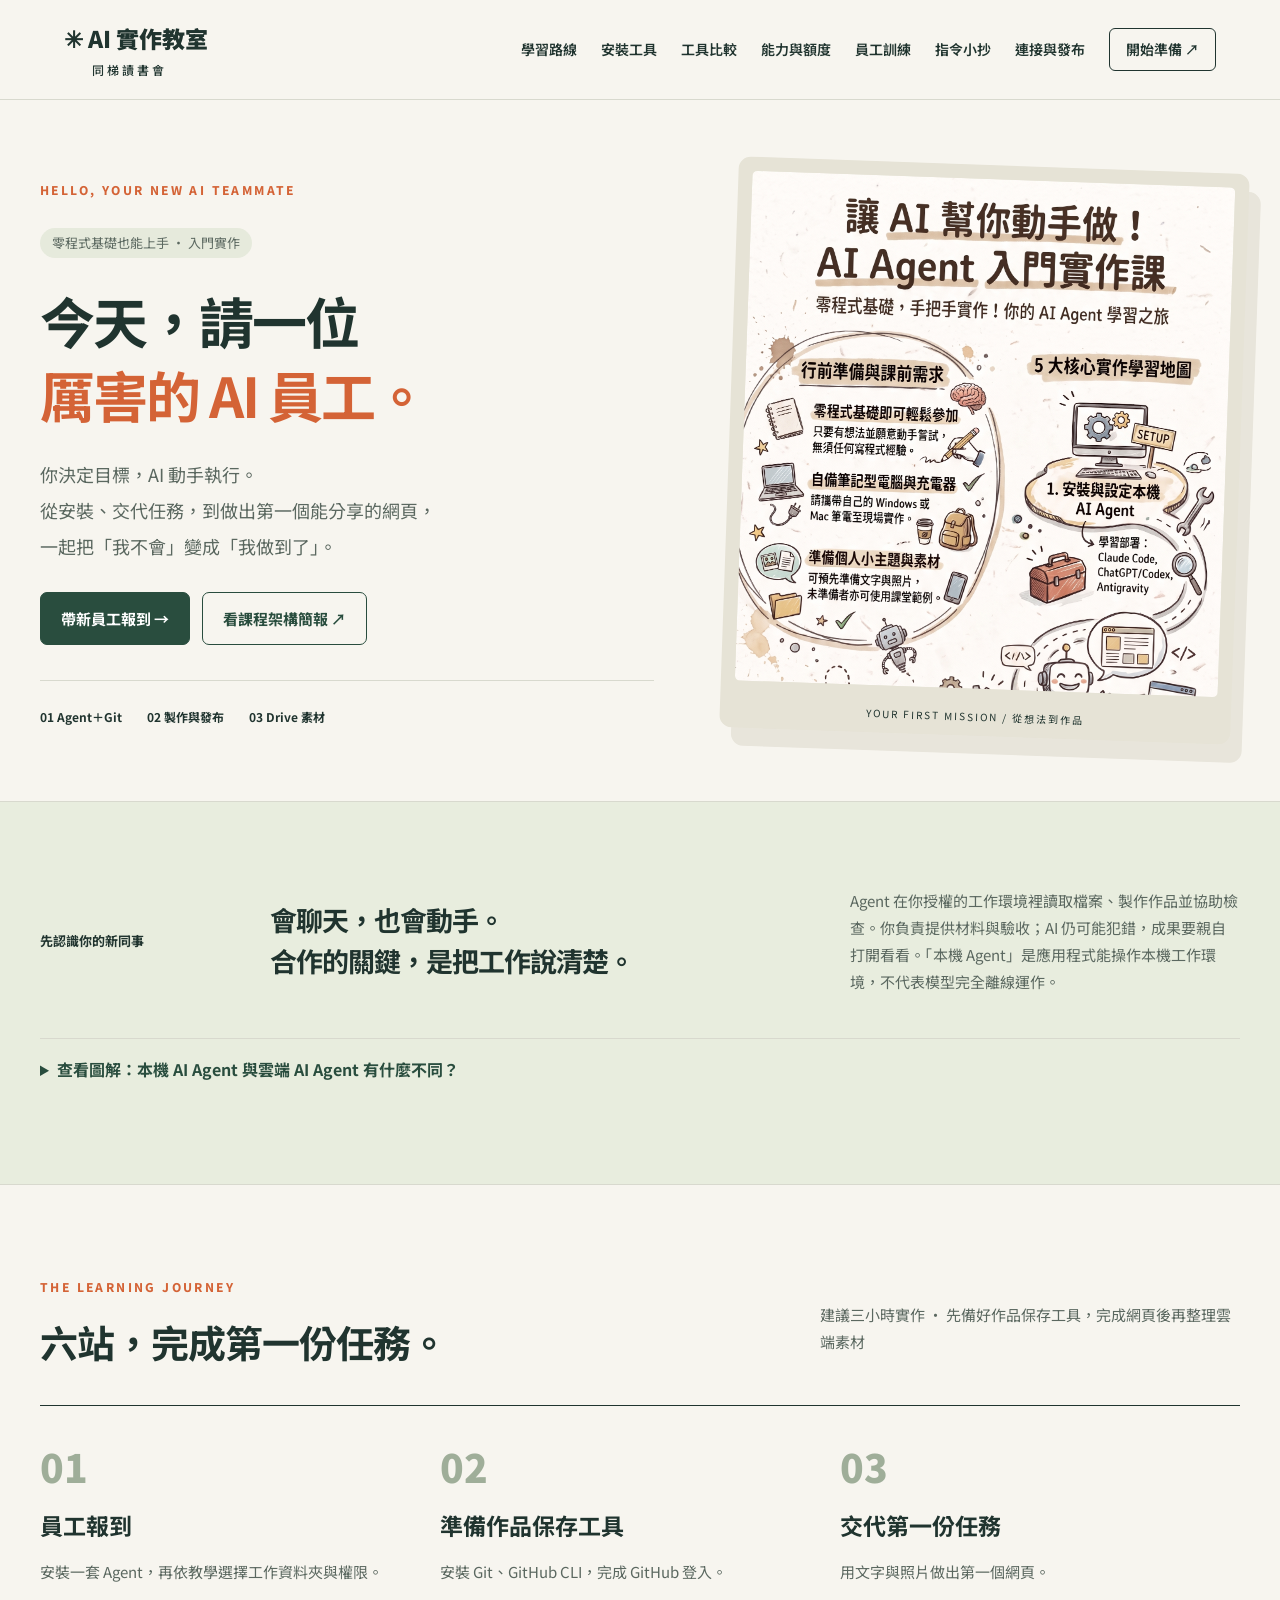
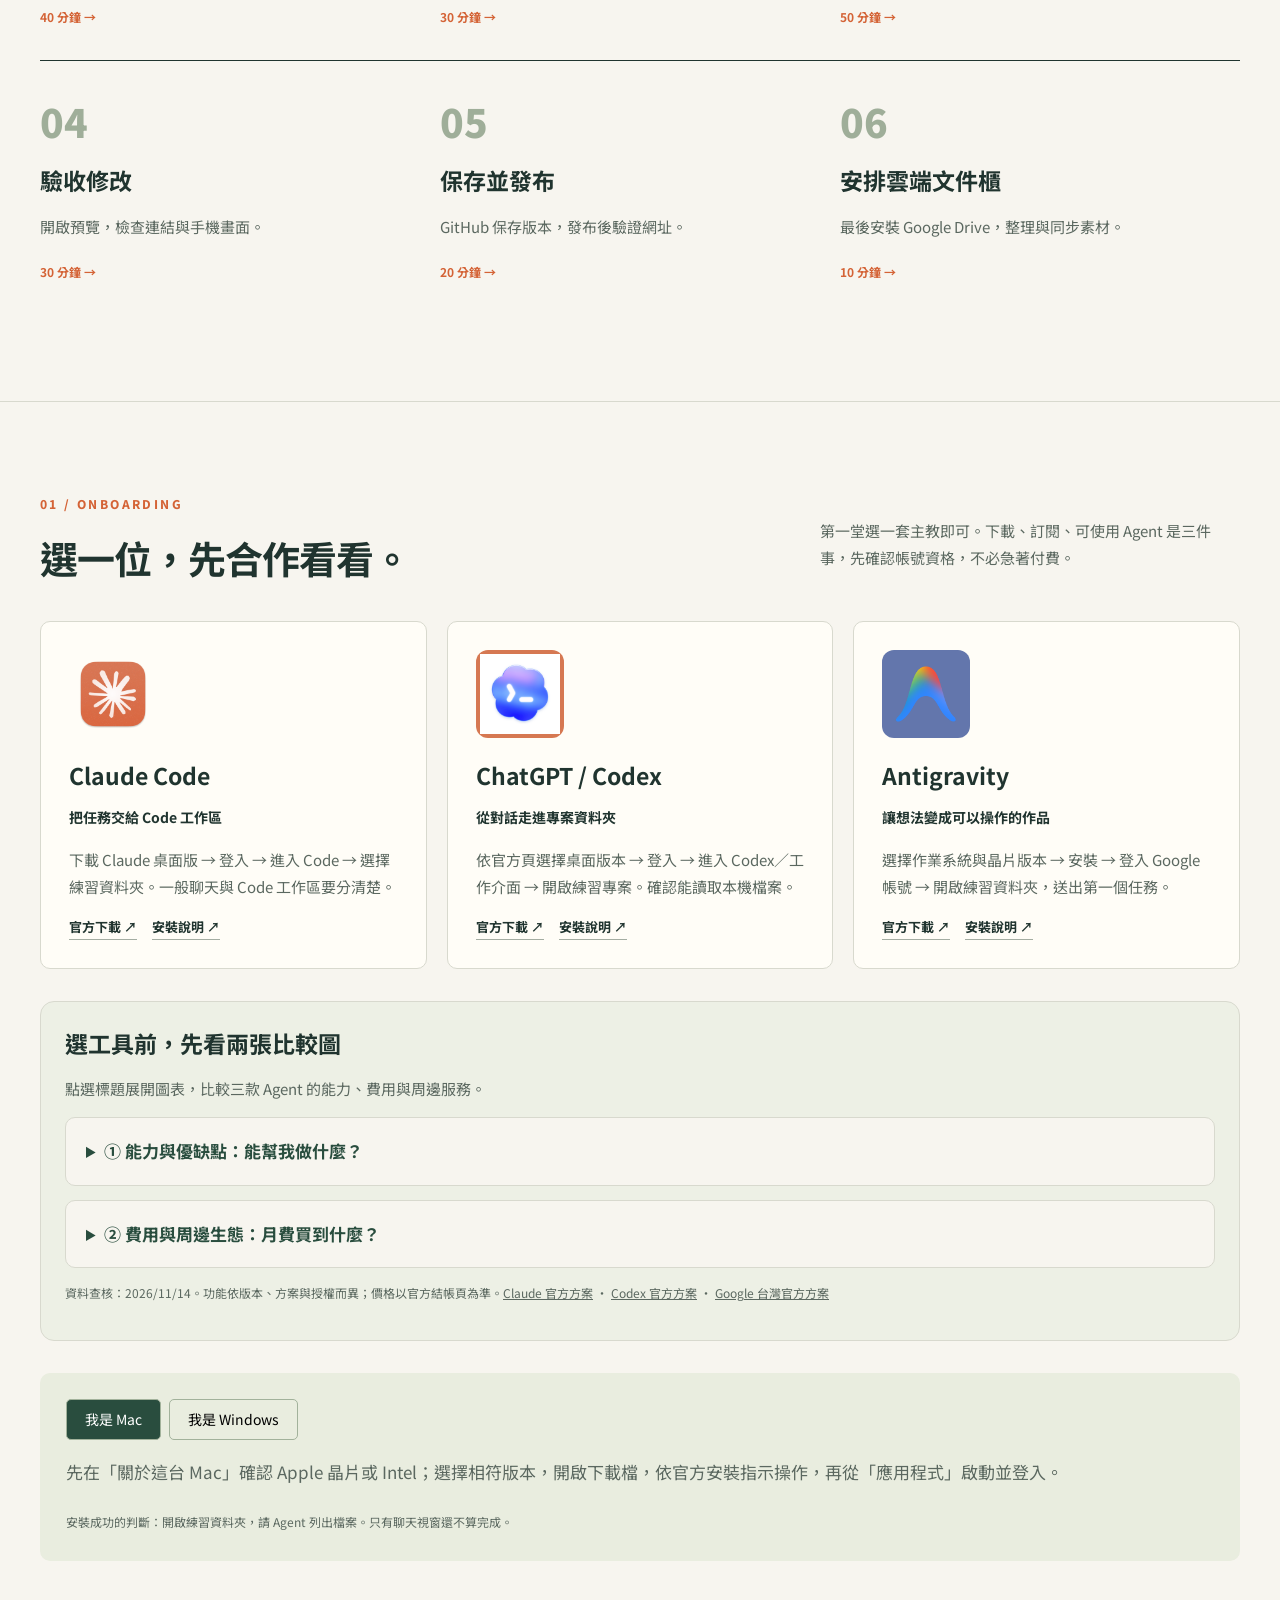
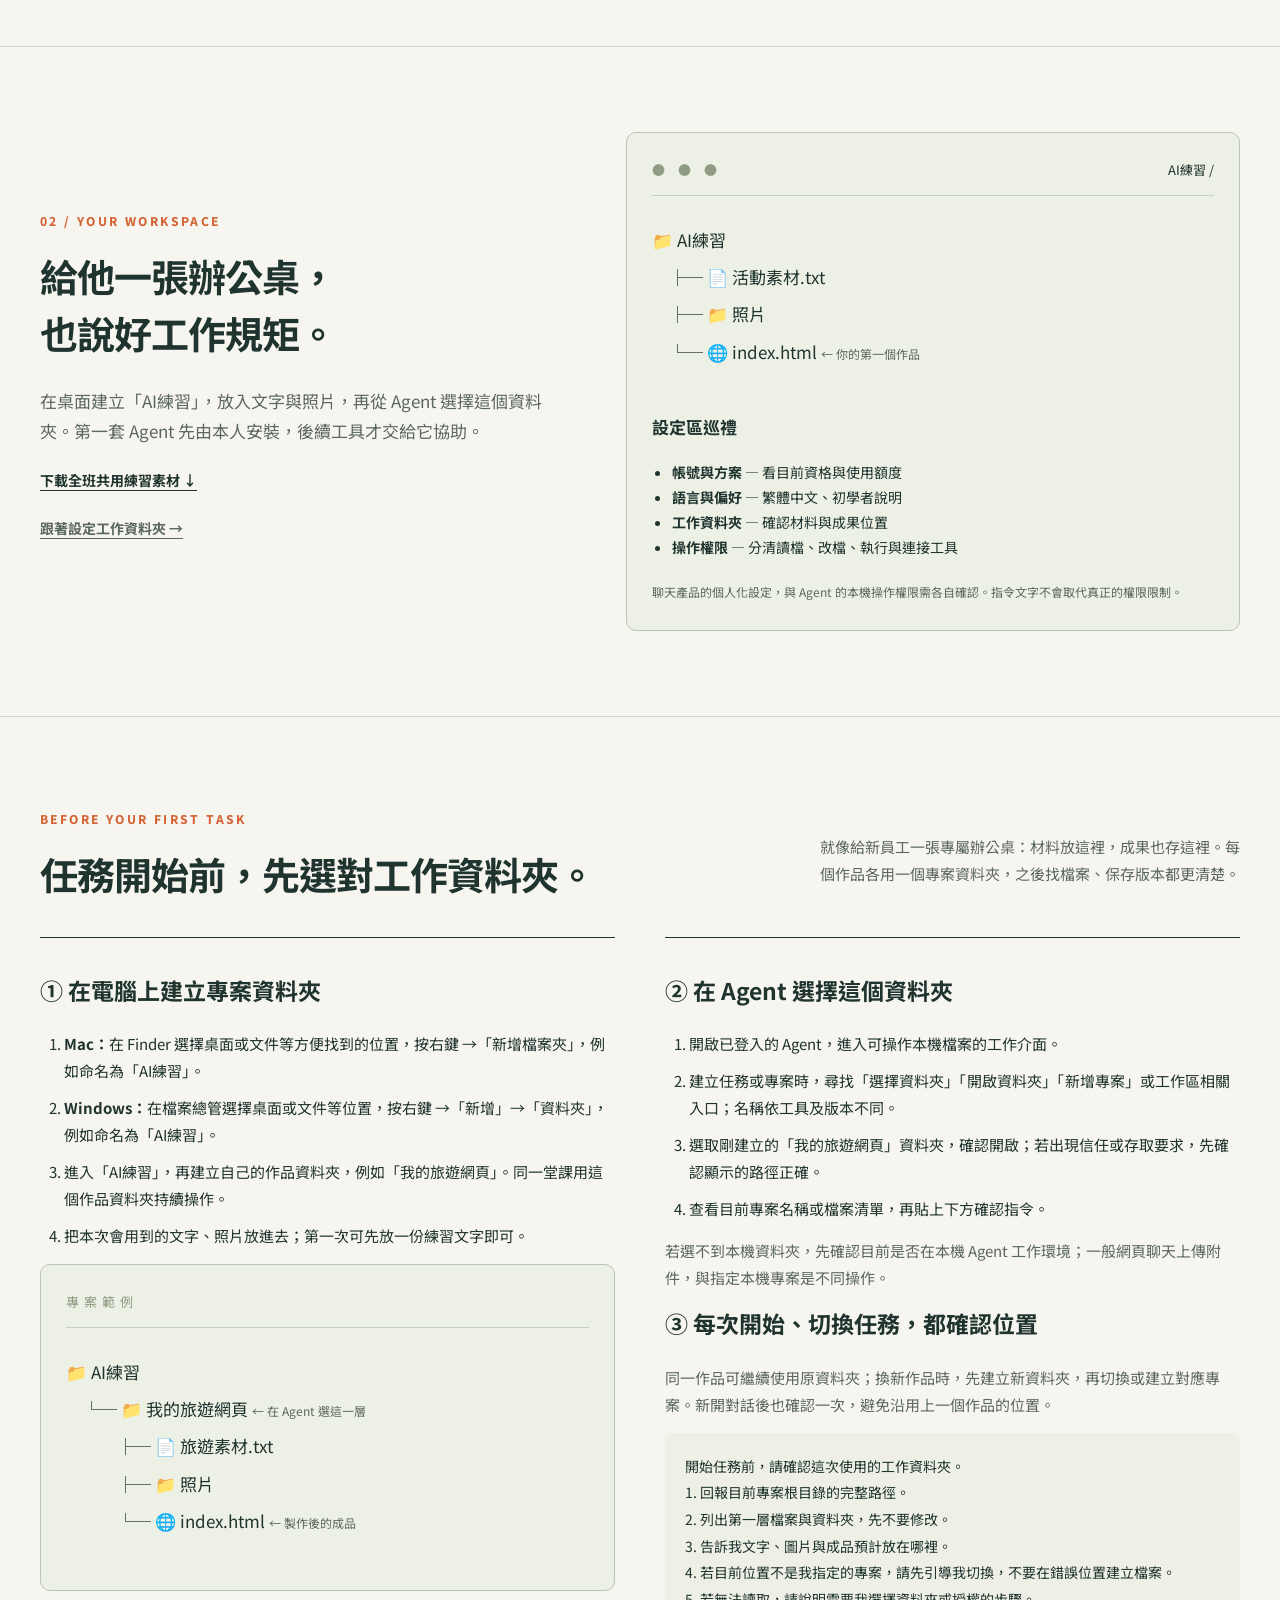
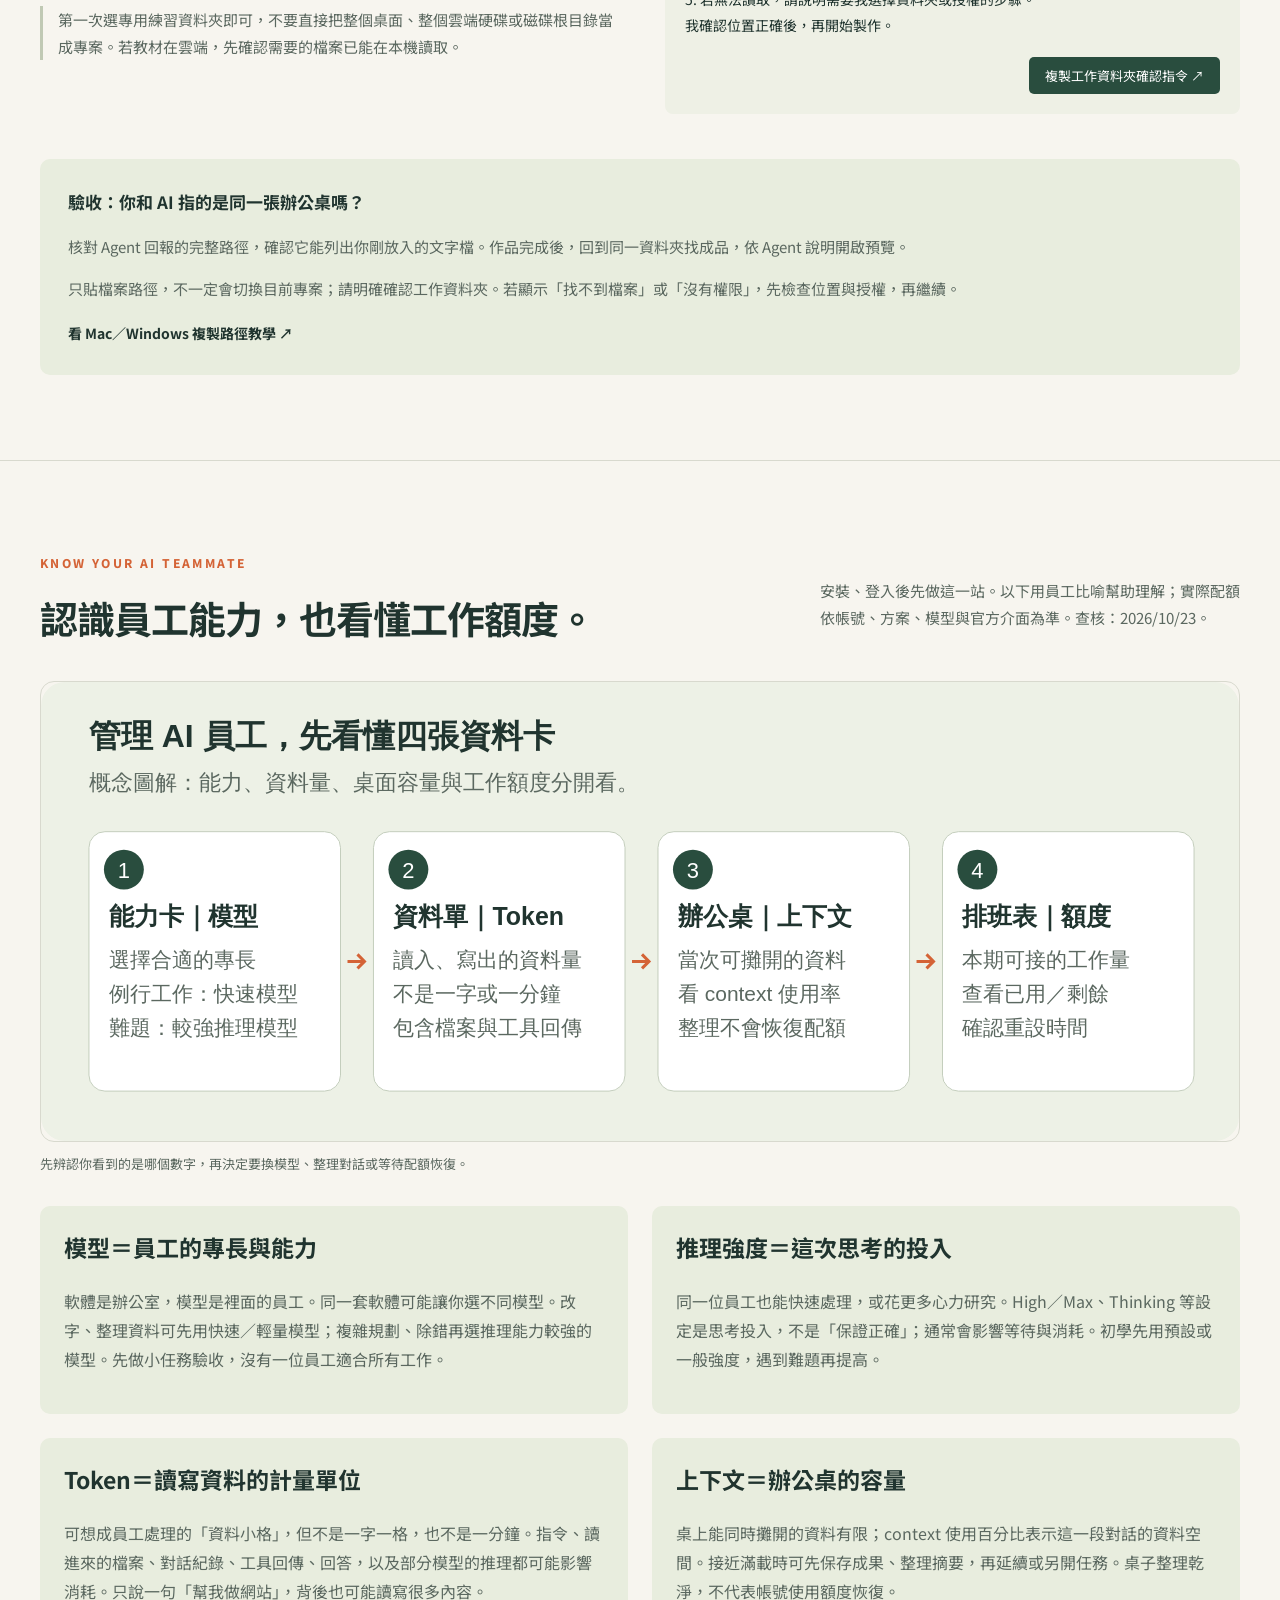
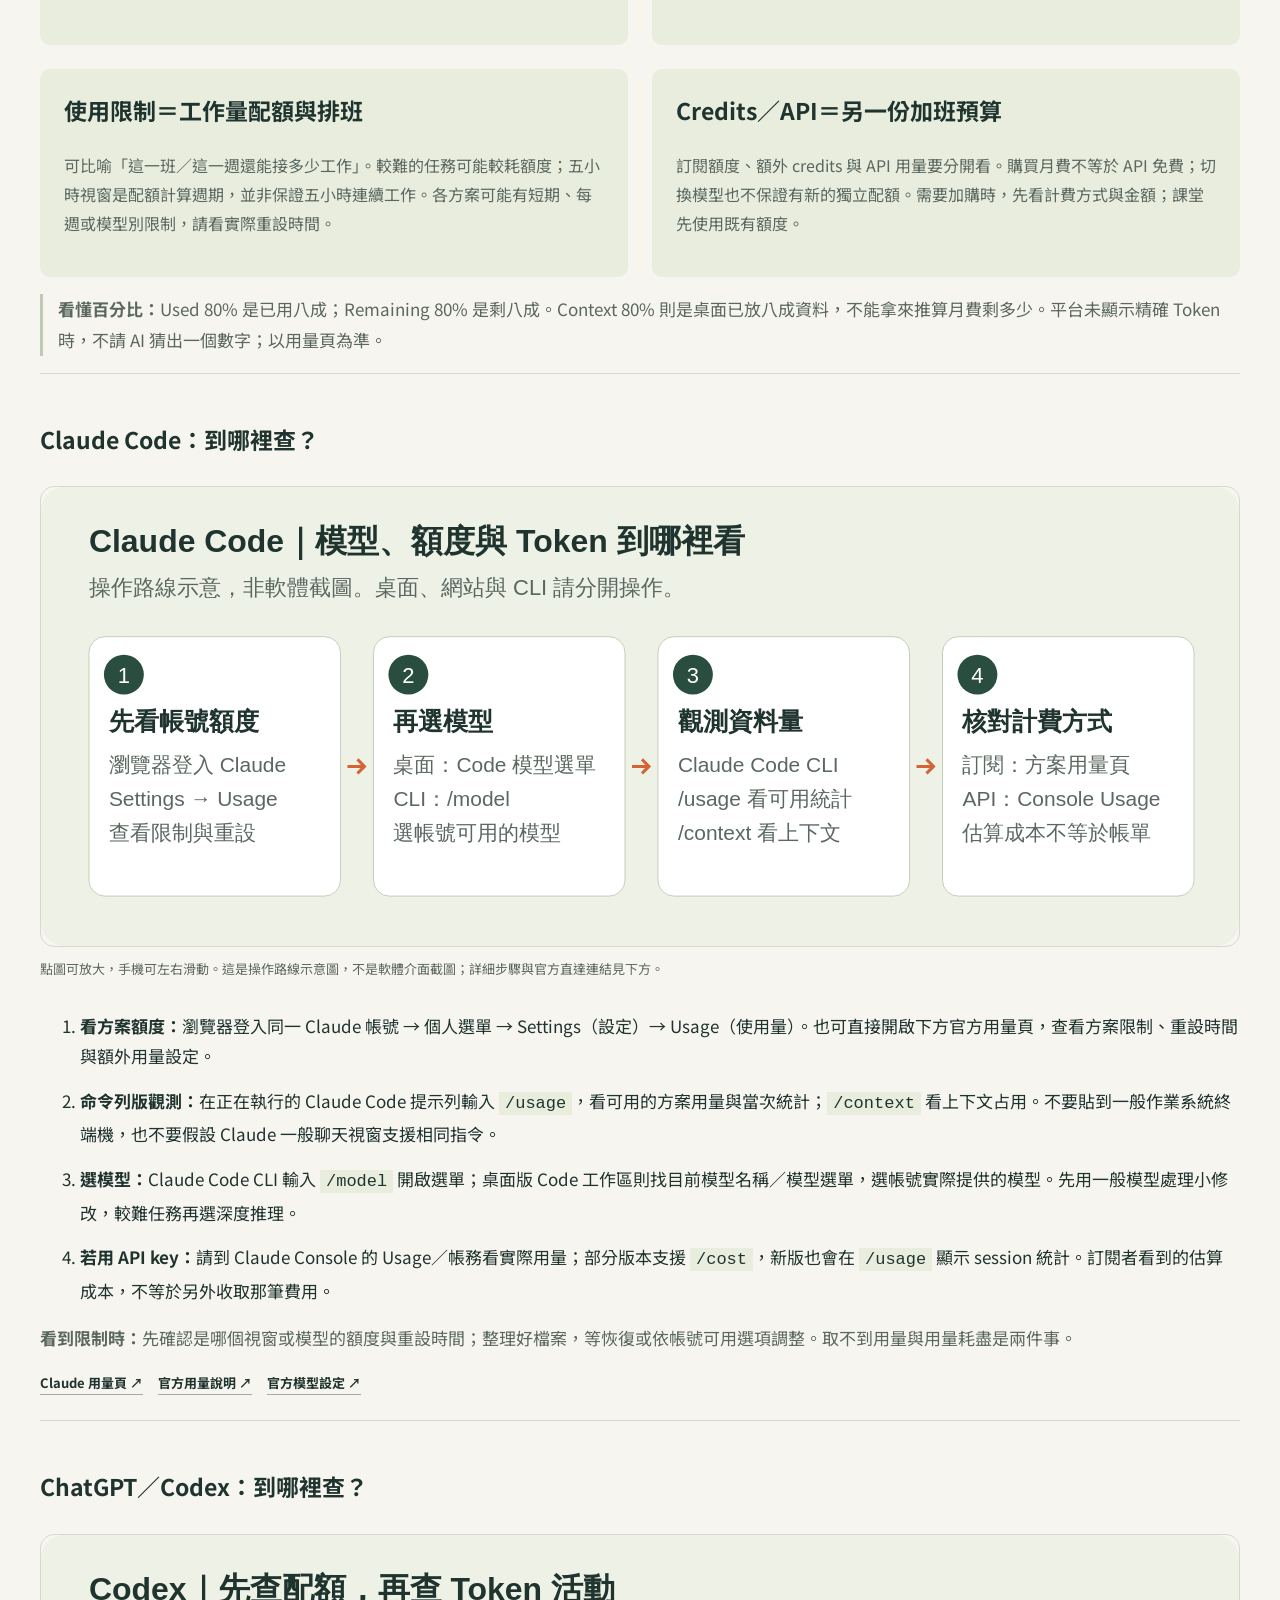
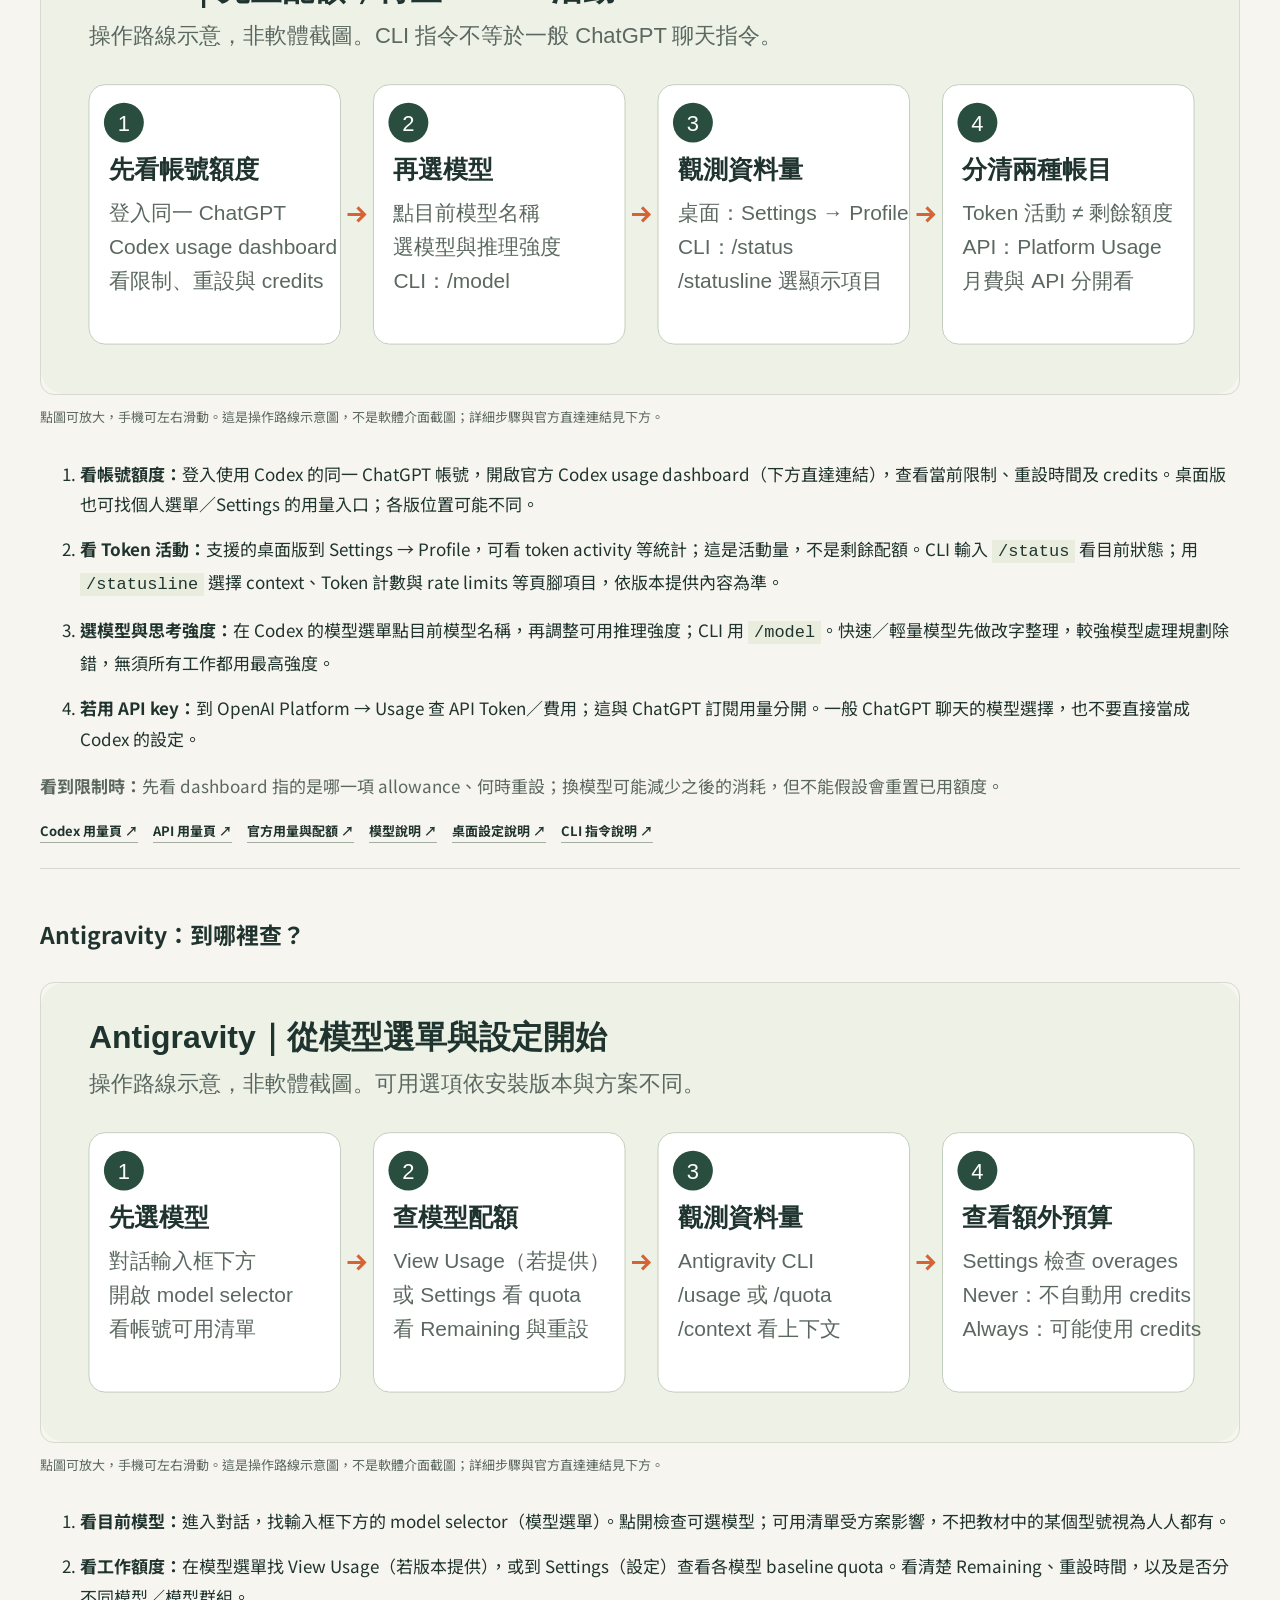
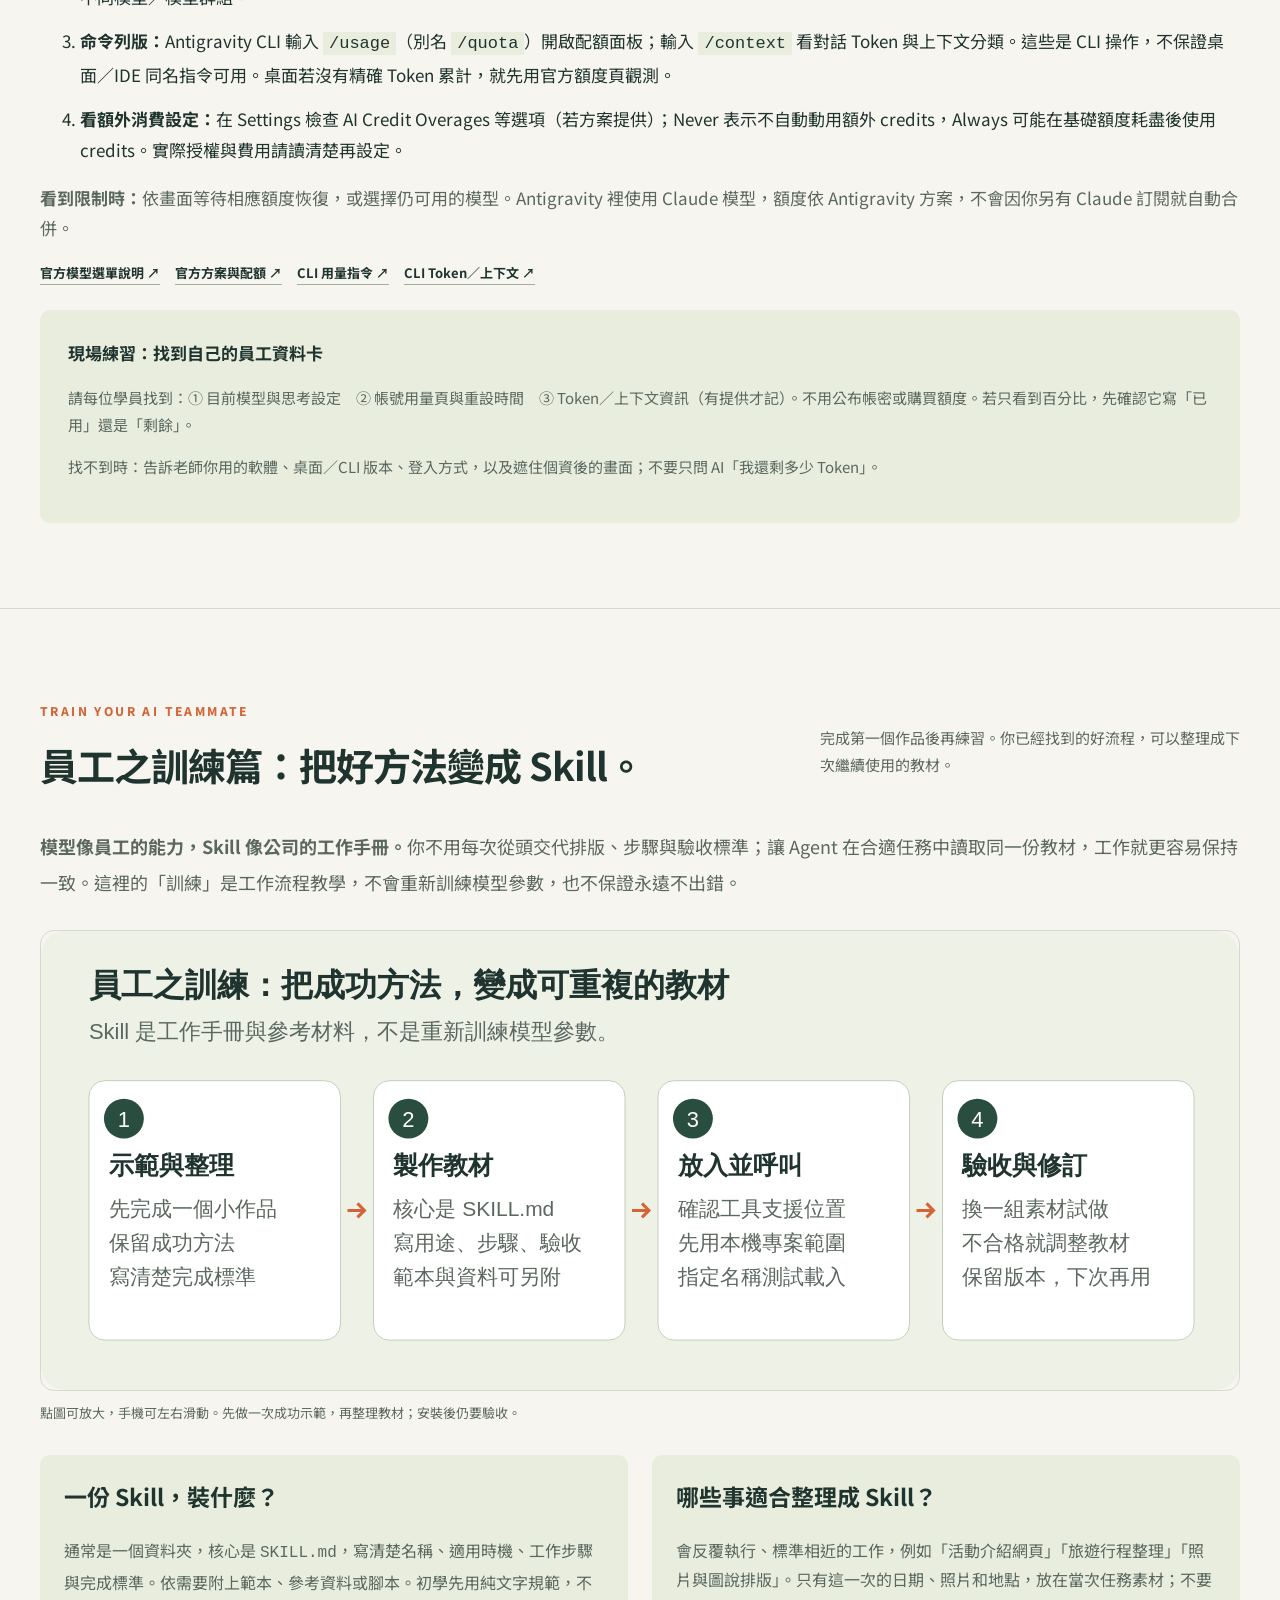
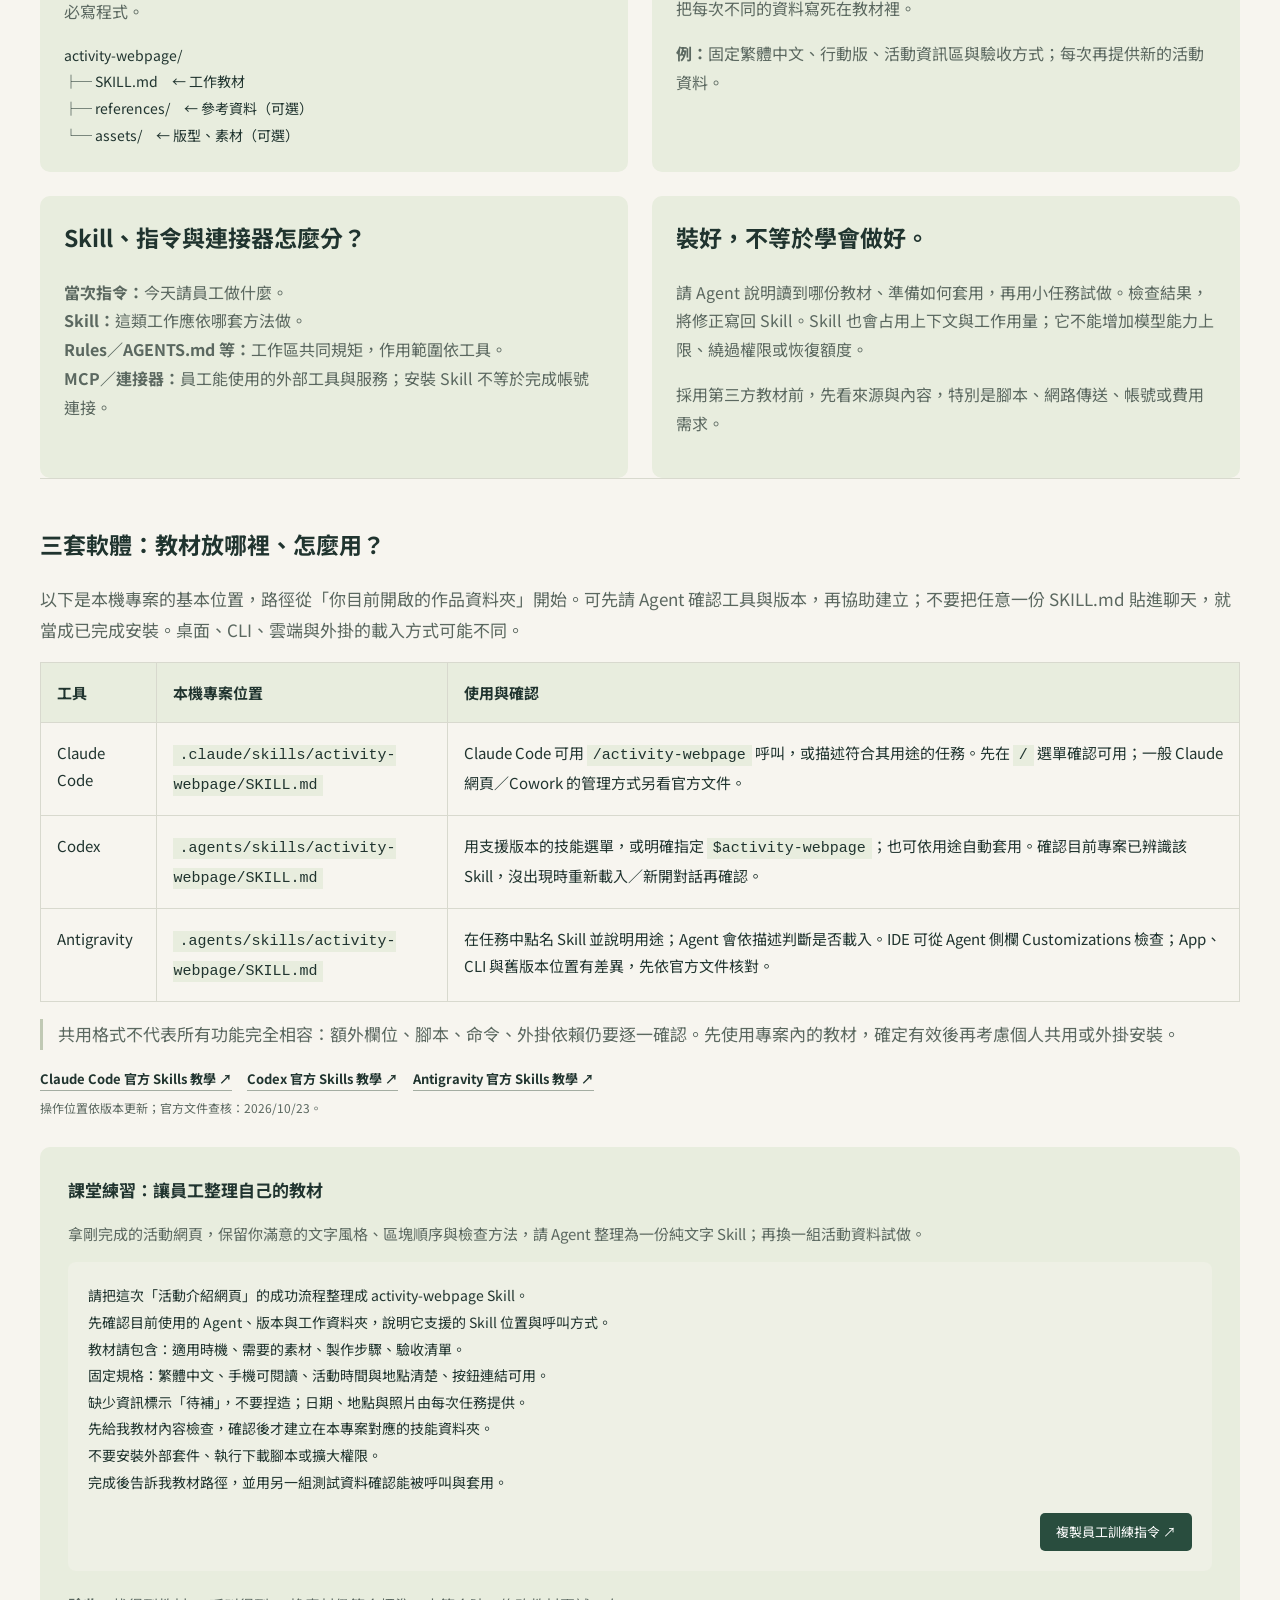
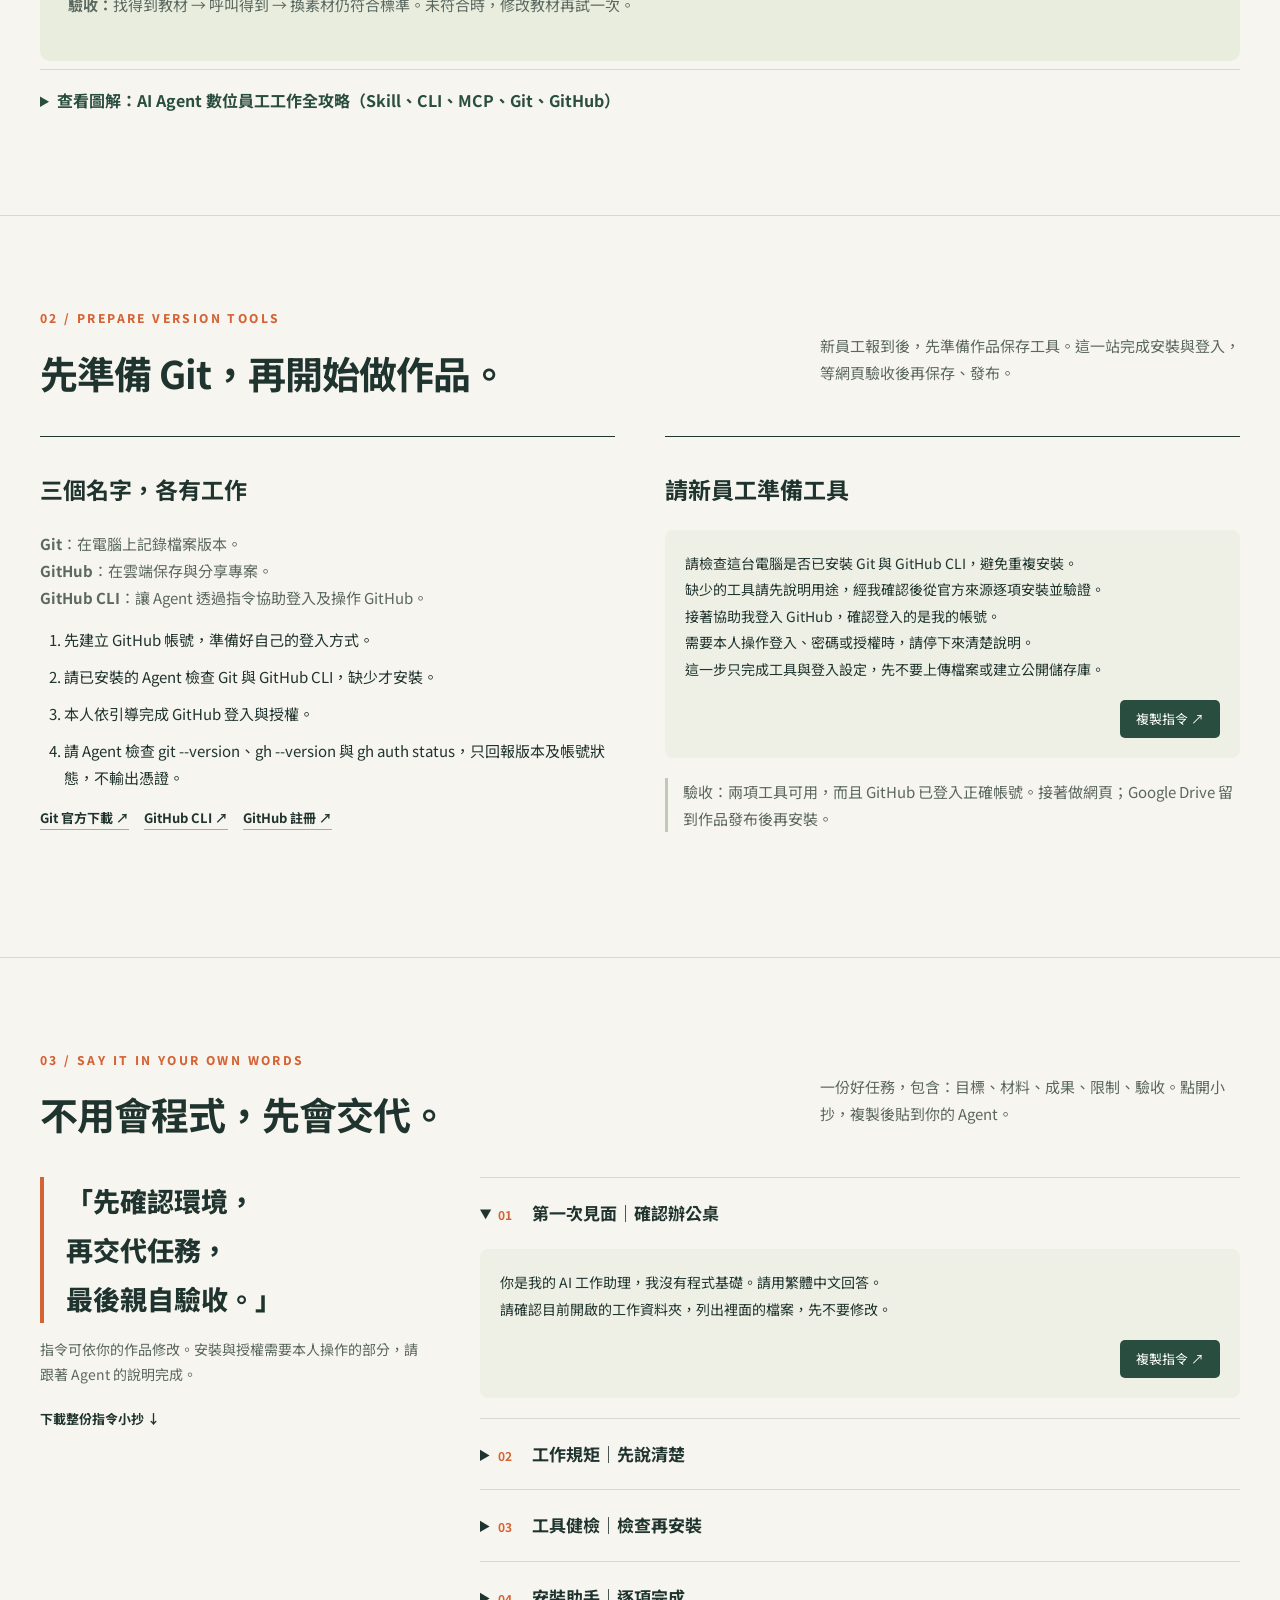
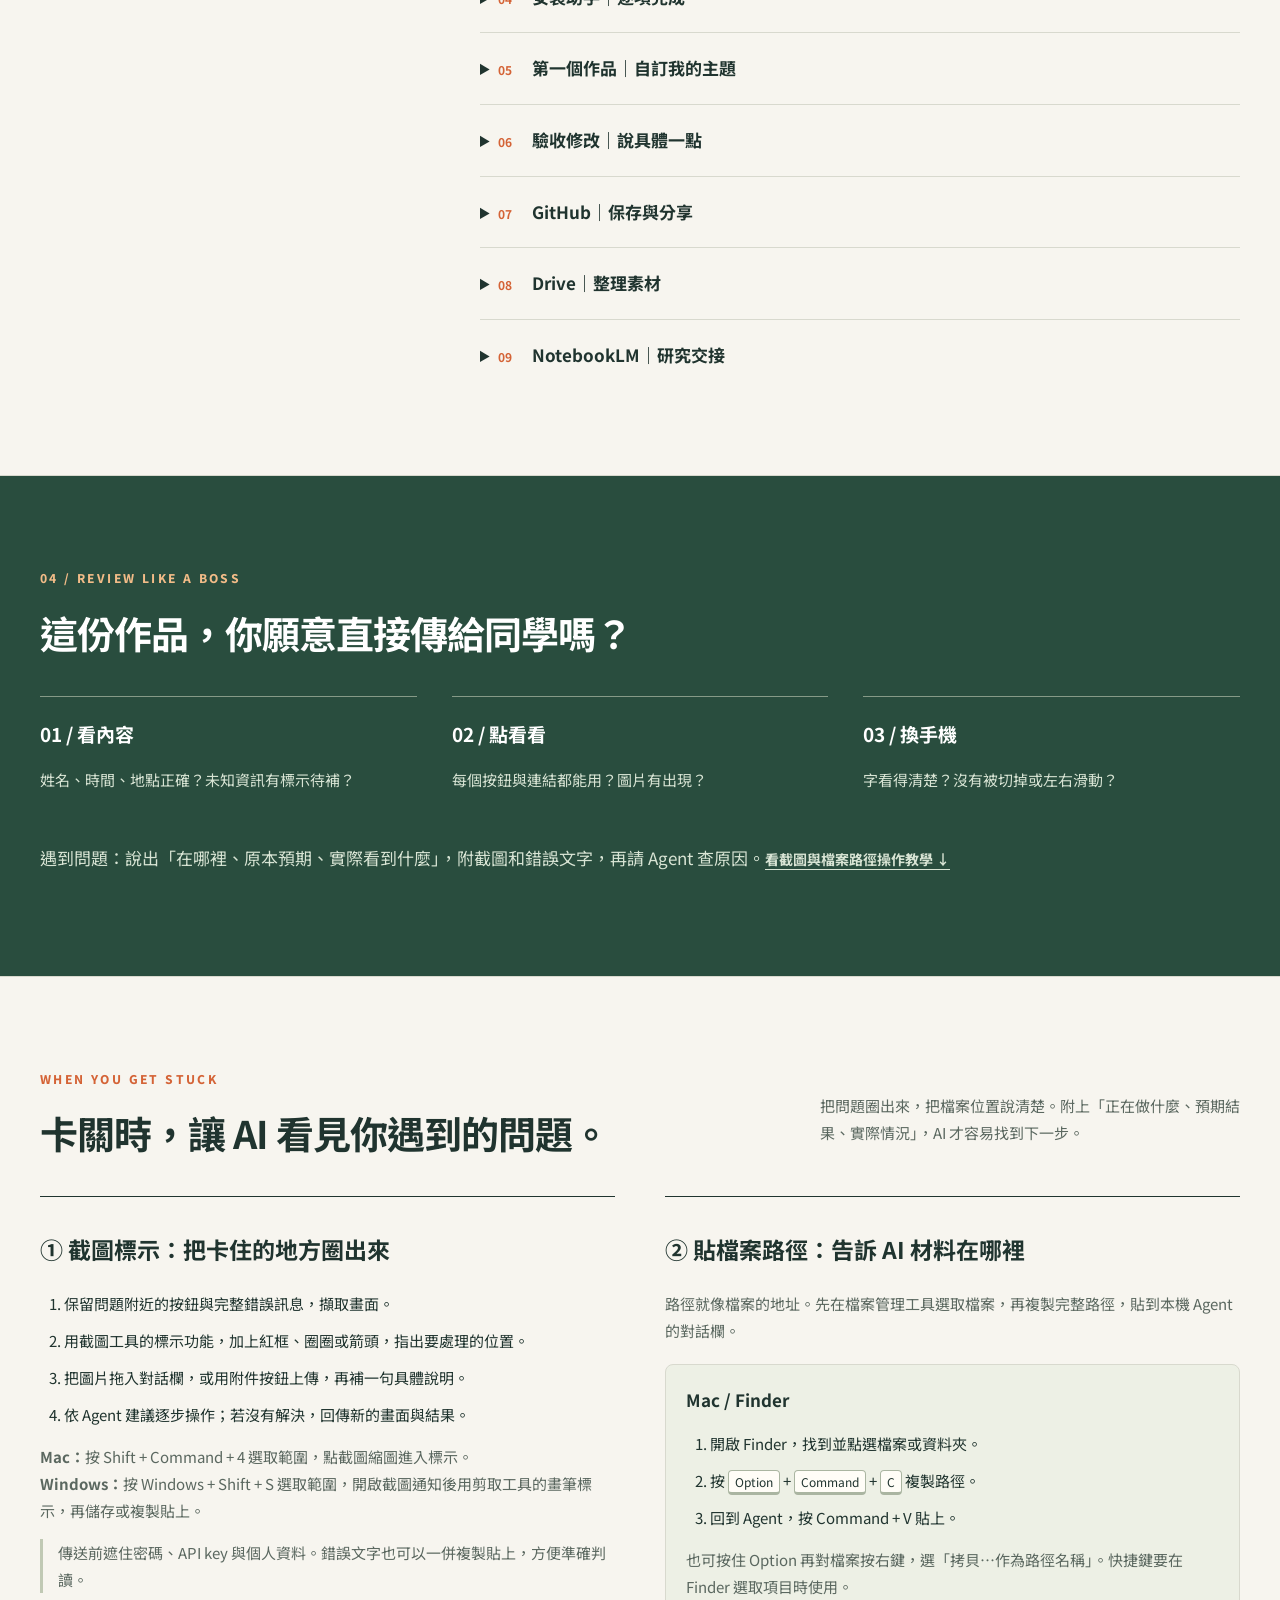
==== commit 9f23a9f8: "Move employee toolkit infographic beside Skill and Git lessons" ====
--- a/index.html
+++ b/index.html
@@ -1,7 +1,7 @@
 <!doctype html><html lang="zh-Hant"><head><meta charset="utf-8"><meta name="viewport" content="width=device-width,initial-scale=1"><meta name="description" content="零程式基礎，帶 AI 新員工報到。從安裝、設定、中文指令，到第一個網頁與 GitHub 分享。"><title>AI 新員工報到｜同梯 AI Agent 實作教室</title><link rel="stylesheet" href="style.css"><meta property="og:type" content="website"><meta property="og:title" content="AI 新員工報到｜同梯 AI Agent 實作教室"><meta property="og:description" content="零程式基礎也能開始：比較三款 AI Agent 的能力、費用與生態系，從安裝到完成第一個網頁。"><meta property="og:url" content="https://maskywg.github.io/ai-agent-classroom-20261022/"><meta property="og:image" content="https://maskywg.github.io/ai-agent-classroom-20261022/assets/share-preview-20261114.jpg"><meta property="og:image:width" content="1200"><meta property="og:image:height" content="630"><meta property="og:image:alt" content="AI 新員工報到：三款工具比較，從想法到第一個網站"><meta name="twitter:card" content="summary_large_image"><meta name="twitter:title" content="AI 新員工報到｜同梯 AI Agent 實作教室"><meta name="twitter:description" content="零程式基礎也能開始：比較三款 AI Agent 的能力、費用與生態系，從安裝到完成第一個網頁。"><meta name="twitter:image" content="https://maskywg.github.io/ai-agent-classroom-20261022/assets/share-preview-20261114.jpg"><meta name="twitter:image:alt" content="AI 新員工報到：三款工具比較，從想法到第一個網站"></head><body>
 <a class="skip" href="#journey">跳到課程內容</a><header><a class="brand" href="#">✳ AI 實作教室<span>同梯讀書會</span></a><nav aria-label="主選單"><a href="#journey">學習路線</a><a href="#install">安裝工具</a><a href="#agent-comparison">工具比較</a><a href="#employee-guide">能力與額度</a><a href="#skill-training">員工訓練</a><a href="#prompts">指令小抄</a><a href="#connections">連接與發布</a><a class="navbutton" href="#ready">開始準備 ↗</a></nav></header>
 <main><section class="hero"><div><span class="eyebrow">HELLO, YOUR NEW AI TEAMMATE</span><p class="stamp">零程式基礎也能上手 · 入門實作</p><h1>今天，請一位<br><em>厲害的 AI 員工。</em></h1><p class="lead">你決定目標，AI 動手執行。<br>從安裝、交代任務，到做出第一個能分享的網頁，<br>一起把「我不會」變成「我做到了」。</p><div class="actions"><a class="primary" href="#journey">帶新員工報到 →</a><a class="secondary" href="photo-slides/index.html" target="_blank">看課程架構簡報 ↗</a></div><div class="herofoot"><span>01 Agent＋Git</span><span>02 製作與發布</span><span>03 Drive 素材</span></div></div><figure class="poster"><img src="assets/course-map.png" alt="手繪課程地圖：準備筆電與素材、安裝 AI Agent、製作網頁、串接 GitHub 與雲端同步"><figcaption>YOUR FIRST MISSION / 從想法到作品</figcaption></figure></section>
-<section class="statement"><span>先認識你的新同事</span><h2>會聊天，也會動手。<br>合作的關鍵，是把工作說清楚。</h2><p>Agent 在你授權的工作環境裡讀取檔案、製作作品並協助檢查。你負責提供材料與驗收；AI 仍可能犯錯，成果要親自打開看看。「本機 Agent」是應用程式能操作本機工作環境，不代表模型完全離線運作。</p><details class="agent-comparison agent-toolkit" id="digital-employee-toolkit"><summary>查看圖解：AI Agent 數位員工工作全攻略（Skill、CLI、MCP、Git、GitHub）</summary><div class="comparison-content"><p>用數位員工的比喻，一次看懂五種工具的角色，以及製作、保存與發布網站時如何搭配。點擊圖片可另開放大；手機可左右滑動閱讀。</p><div class="agent-chart-scroll" role="region" aria-label="數位員工工作全攻略圖表，可左右捲動" tabindex="0"><a href="assets/digital-employee-toolkit-20261115.png" target="_blank" rel="noopener" aria-label="另開 AI Agent 數位員工工作全攻略原圖"><img src="assets/digital-employee-toolkit-20261115.png" alt="AI Agent 數位員工工作全攻略：Skill 是工作手冊、CLI 是指令控制台、MCP 是工具連接通道、Git 管理版本、GitHub 保存專案並協作；下方示範網站製作與發布流程。" width="1536" height="1024" loading="lazy"></a></div><div class="links"><a href="assets/digital-employee-toolkit-20261115.png" target="_blank" rel="noopener">另開原圖放大 ↗</a><a href="assets/digital-employee-toolkit-20261115.png" download>下載 PNG 圖解 ↓</a></div></div></details><details class="agent-comparison" id="local-cloud-comparison"><summary>查看圖解：本機 AI Agent 與雲端 AI Agent 有什麼不同？</summary><div class="comparison-content"><p><a class="textlink" href="assets/local-cloud-agent-comparison.png" target="_blank" rel="noopener">另開原圖放大觀看 ↗</a></p><a href="assets/local-cloud-agent-comparison.png" target="_blank" rel="noopener" aria-label="開啟本機與雲端 AI Agent 比較原圖"><img src="assets/local-cloud-agent-comparison.png" alt="本機與雲端 AI Agent 比較示意圖，包含執行位置、模型運算、檔案存取及 Google Drive 存取關係" width="1448" height="1086" loading="lazy"></a></div></details></section>
+<section class="statement"><span>先認識你的新同事</span><h2>會聊天，也會動手。<br>合作的關鍵，是把工作說清楚。</h2><p>Agent 在你授權的工作環境裡讀取檔案、製作作品並協助檢查。你負責提供材料與驗收；AI 仍可能犯錯，成果要親自打開看看。「本機 Agent」是應用程式能操作本機工作環境，不代表模型完全離線運作。</p><details class="agent-comparison" id="local-cloud-comparison"><summary>查看圖解：本機 AI Agent 與雲端 AI Agent 有什麼不同？</summary><div class="comparison-content"><p><a class="textlink" href="assets/local-cloud-agent-comparison.png" target="_blank" rel="noopener">另開原圖放大觀看 ↗</a></p><a href="assets/local-cloud-agent-comparison.png" target="_blank" rel="noopener" aria-label="開啟本機與雲端 AI Agent 比較原圖"><img src="assets/local-cloud-agent-comparison.png" alt="本機與雲端 AI Agent 比較示意圖，包含執行位置、模型運算、檔案存取及 Google Drive 存取關係" width="1448" height="1086" loading="lazy"></a></div></details></section>
 <section id="journey"><div class="sectionhead"><div><span class="eyebrow">THE LEARNING JOURNEY</span><h2>六站，完成第一份任務。</h2></div><p>建議三小時實作 · 先備好作品保存工具，完成網頁後再整理雲端素材</p></div><div class="journey"><a href="#workspace-guide" class="station"><span>01</span><h3>員工報到</h3><p>安裝一套 Agent，再依教學選擇工作資料夾與權限。</p><b>40 分鐘 →</b></a><a href="#git-setup" class="station"><span>02</span><h3>準備作品保存工具</h3><p>安裝 Git、GitHub CLI，完成 GitHub 登入。</p><b>30 分鐘 →</b></a><a href="#prompts" class="station"><span>03</span><h3>交代第一份任務</h3><p>用文字與照片做出第一個網頁。</p><b>50 分鐘 →</b></a><a href="#accept" class="station"><span>04</span><h3>驗收修改</h3><p>開啟預覽，檢查連結與手機畫面。</p><b>30 分鐘 →</b></a><a href="#connections" class="station"><span>05</span><h3>保存並發布</h3><p>GitHub 保存版本，發布後驗證網址。</p><b>20 分鐘 →</b></a><a href="#drive-setup" class="station"><span>06</span><h3>安排雲端文件櫃</h3><p>最後安裝 Google Drive，整理與同步素材。</p><b>10 分鐘 →</b></a></div></section>
 <section id="install"><div class="sectionhead"><div><span class="eyebrow">01 / ONBOARDING</span><h2>選一位，先合作看看。</h2></div><p>第一堂選一套主教即可。下載、訂閱、可使用 Agent 是三件事，先確認帳號資格，不必急著付費。</p></div><div class="tools"><article class="tool"><div class="toolicon toolicon-official"><img src="assets/logos/claude-official.png" width="80" height="80" alt="Claude 官方應用程式圖示"></div><h3>Claude Code</h3><strong>把任務交給 Code 工作區</strong><p>下載 Claude 桌面版 → 登入 → 進入 Code → 選擇練習資料夾。一般聊天與 Code 工作區要分清楚。</p><div class="links"><a href="https://claude.com/download" target="_blank" rel="noopener">官方下載 ↗</a><a href="https://code.claude.com/docs/en/desktop-quickstart" target="_blank" rel="noopener">安裝說明 ↗</a></div></article><article class="tool"><div class="toolicon toolicon-official"><img src="assets/logos/codex-official.png" width="80" height="80" alt="Codex 官方應用程式圖示"></div><h3>ChatGPT / Codex</h3><strong>從對話走進專案資料夾</strong><p>依官方頁選擇桌面版本 → 登入 → 進入 Codex／工作介面 → 開啟練習專案。確認能讀取本機檔案。</p><div class="links"><a href="https://chatgpt.com/download/" target="_blank" rel="noopener">官方下載 ↗</a><a href="https://learn.chatgpt.com/docs/app" target="_blank" rel="noopener">安裝說明 ↗</a></div></article><article class="tool"><div class="toolicon toolicon-official"><img src="assets/logos/antigravity-official.png" width="80" height="80" alt="Google Antigravity 官方標誌"></div><h3>Antigravity</h3><strong>讓想法變成可以操作的作品</strong><p>選擇作業系統與晶片版本 → 安裝 → 登入 Google 帳號 → 開啟練習資料夾，送出第一個任務。</p><div class="links"><a href="https://antigravity.google/download" target="_blank" rel="noopener">官方下載 ↗</a><a href="https://antigravity.google/docs/getting-started" target="_blank" rel="noopener">安裝說明 ↗</a></div></article></div><div class="agent-chart-guides" id="agent-comparison"><h3>選工具前，先看兩張比較圖</h3><p>點選標題展開圖表，比較三款 Agent 的能力、費用與周邊服務。</p>
 <details class="agent-chart" id="agent-capabilities"><summary>① 能力與優缺點：能幫我做什麼？</summary><div class="agent-chart-body"><p class="agent-chart-hint">手機可左右滑動閱讀，或另開原圖放大。</p><div class="agent-chart-scroll" role="region" aria-label="① 能力與優缺點：能幫我做什麼？圖表，可左右捲動" tabindex="0"><a href="assets/agent-capabilities-official-20261115.png" target="_blank" rel="noopener" aria-label="另開原圖：Claude Code、Codex、Google Antigravity 的核心定位、主要優點、入門門檻與本機工作實例"><img src="assets/agent-capabilities-official-20261115.png" width="1536" height="1024" loading="lazy" alt="Claude Code、Codex、Google Antigravity 的核心定位、主要優點、入門門檻與本機工作實例；詳見下方官方說明連結。"></a></div><div class="links"><a href="assets/agent-capabilities-official-20261115.png" target="_blank" rel="noopener">另開原圖放大 ↗</a><a href="assets/agent-capabilities-official-20261115.png" download>下載 PNG 圖表 ↓</a></div></div></details>
@@ -42,7 +42,7 @@
 缺少資訊標示「待補」，不要捏造；日期、地點與照片由每次任務提供。
 先給我教材內容檢查，確認後才建立在本專案對應的技能資料夾。
 不要安裝外部套件、執行下載腳本或擴大權限。
-完成後告訴我教材路徑，並用另一組測試資料確認能被呼叫與套用。</pre><button class="copy" data-copy="skill-training-prompt">複製員工訓練指令 ↗</button></div><p><b>驗收：</b>找得到教材 → 呼叫得到 → 換素材仍符合標準。未符合時，修改教材再試一次。</p></div></section>
+完成後告訴我教材路徑，並用另一組測試資料確認能被呼叫與套用。</pre><button class="copy" data-copy="skill-training-prompt">複製員工訓練指令 ↗</button></div><p><b>驗收：</b>找得到教材 → 呼叫得到 → 換素材仍符合標準。未符合時，修改教材再試一次。</p></div><details class="agent-comparison agent-toolkit" id="digital-employee-toolkit"><summary>查看圖解：AI Agent 數位員工工作全攻略（Skill、CLI、MCP、Git、GitHub）</summary><div class="comparison-content"><p>用數位員工的比喻，一次看懂五種工具的角色，以及製作、保存與發布網站時如何搭配。點擊圖片可另開放大；手機可左右滑動閱讀。</p><div class="agent-chart-scroll" role="region" aria-label="數位員工工作全攻略圖表，可左右捲動" tabindex="0"><a href="assets/digital-employee-toolkit-20261115.png" target="_blank" rel="noopener" aria-label="另開 AI Agent 數位員工工作全攻略原圖"><img src="assets/digital-employee-toolkit-20261115.png" alt="AI Agent 數位員工工作全攻略：Skill 是工作手冊、CLI 是指令控制台、MCP 是工具連接通道、Git 管理版本、GitHub 保存專案並協作；下方示範網站製作與發布流程。" width="1536" height="1024" loading="lazy"></a></div><div class="links"><a href="assets/digital-employee-toolkit-20261115.png" target="_blank" rel="noopener">另開原圖放大 ↗</a><a href="assets/digital-employee-toolkit-20261115.png" download>下載 PNG 圖解 ↓</a></div></div></details></section>
 
 <section id="git-setup"><div class="sectionhead"><div><span class="eyebrow">02 / PREPARE VERSION TOOLS</span><h2>先準備 Git，再開始做作品。</h2></div><p>新員工報到後，先準備作品保存工具。這一站完成安裝與登入，等網頁驗收後再保存、發布。</p></div><div class="connections"><article><h3>三個名字，各有工作</h3><p><b>Git</b>：在電腦上記錄檔案版本。<br><b>GitHub</b>：在雲端保存與分享專案。<br><b>GitHub CLI</b>：讓 Agent 透過指令協助登入及操作 GitHub。</p><ol><li>先建立 GitHub 帳號，準備好自己的登入方式。</li><li>請已安裝的 Agent 檢查 Git 與 GitHub CLI，缺少才安裝。</li><li>本人依引導完成 GitHub 登入與授權。</li><li>請 Agent 檢查 git --version、gh --version 與 gh auth status，只回報版本及帳號狀態，不輸出憑證。</li></ol><div class="links"><a href="https://git-scm.com/downloads" target="_blank" rel="noopener">Git 官方下載 ↗</a><a href="https://cli.github.com/" target="_blank" rel="noopener">GitHub CLI ↗</a><a href="https://github.com/signup" target="_blank" rel="noopener">GitHub 註冊 ↗</a></div></article><article><h3>請新員工準備工具</h3><div class="promptbody"><pre id="git-install-prompt">請檢查這台電腦是否已安裝 Git 與 GitHub CLI，避免重複安裝。
 缺少的工具請先說明用途，經我確認後從官方來源逐項安裝並驗證。
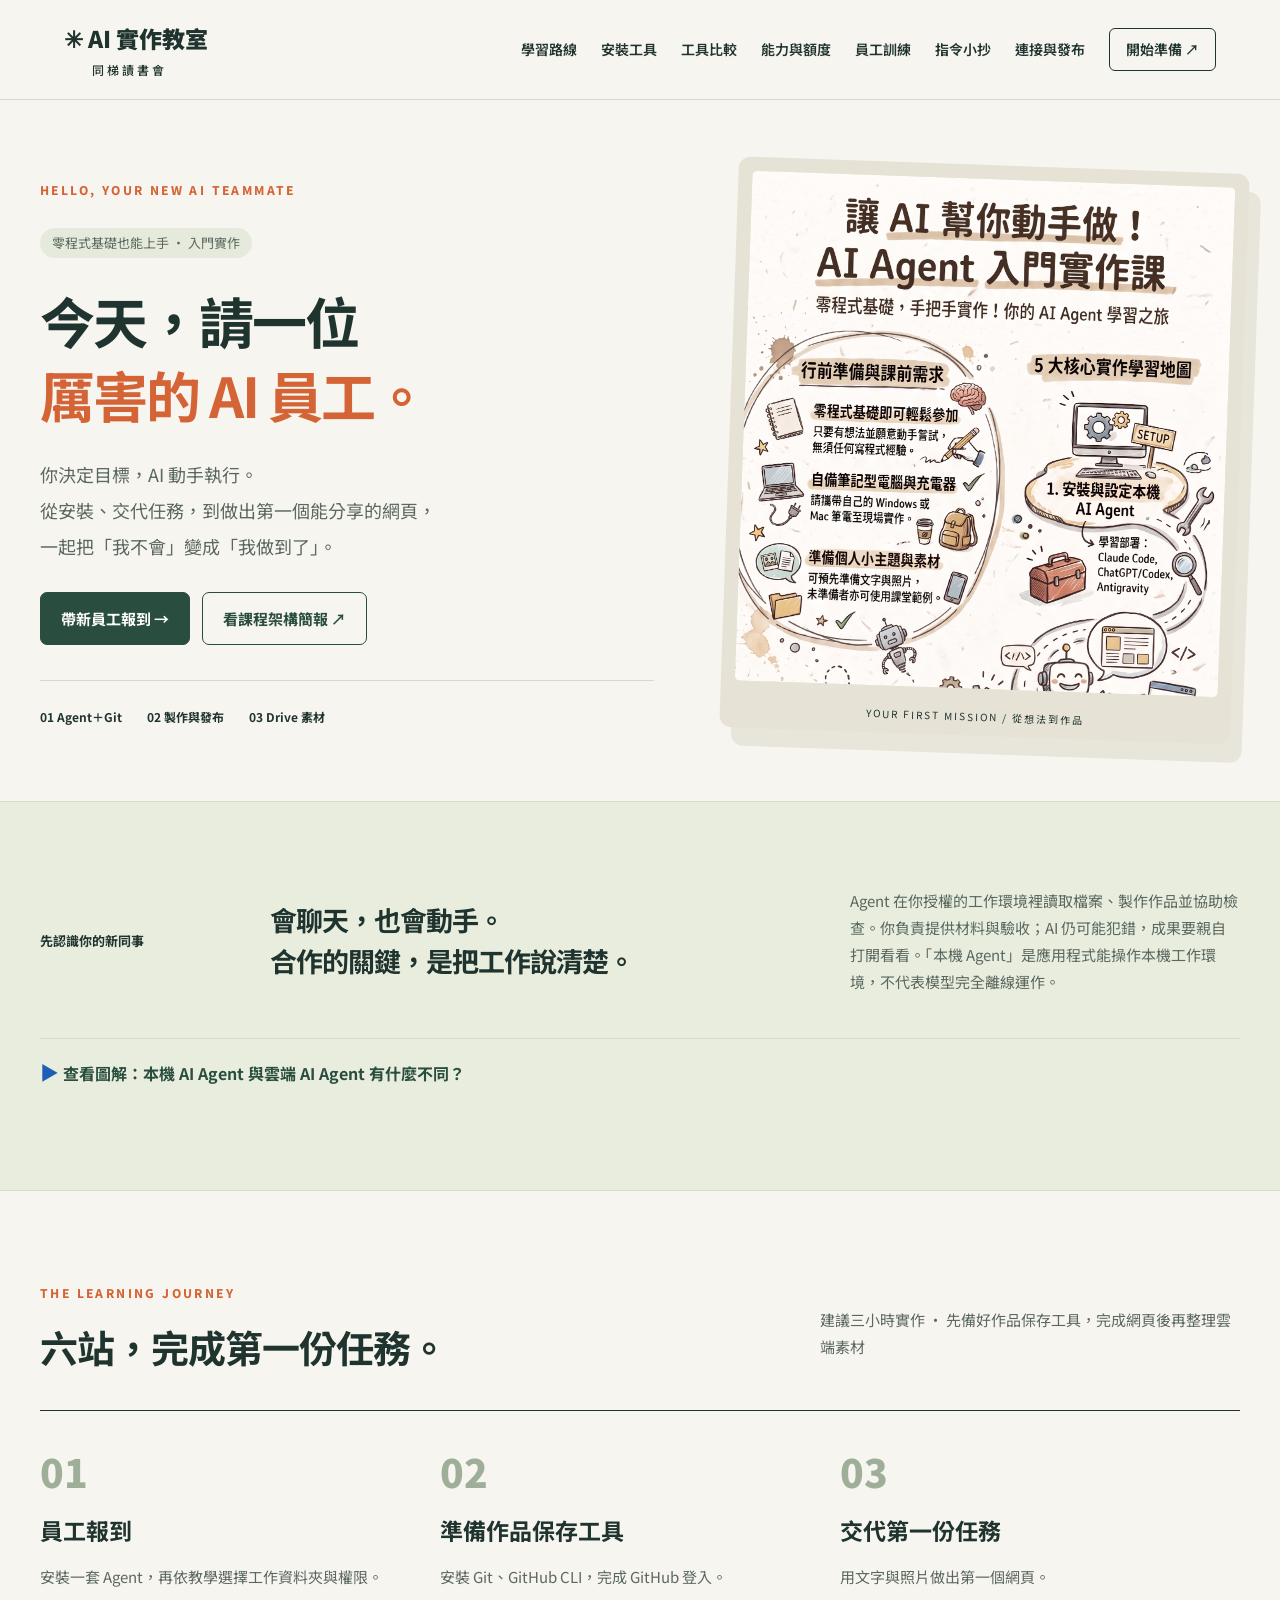
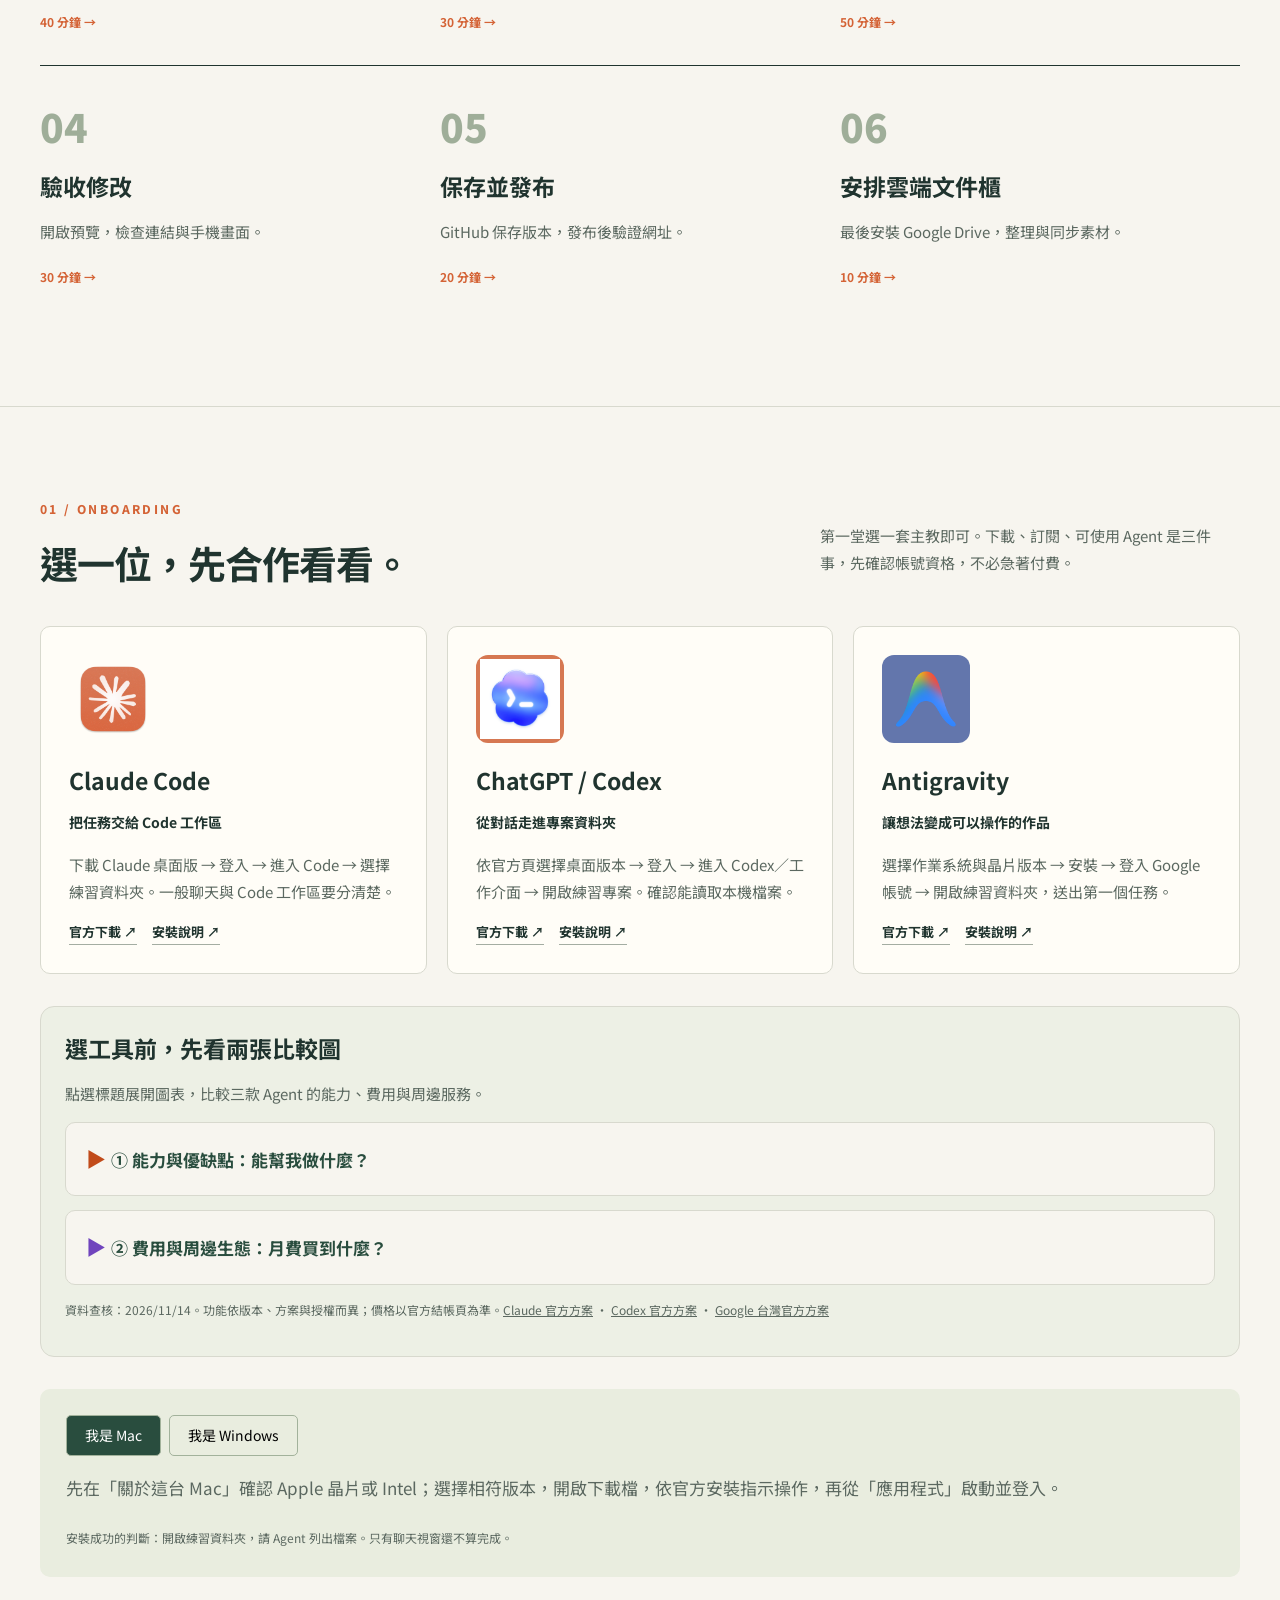
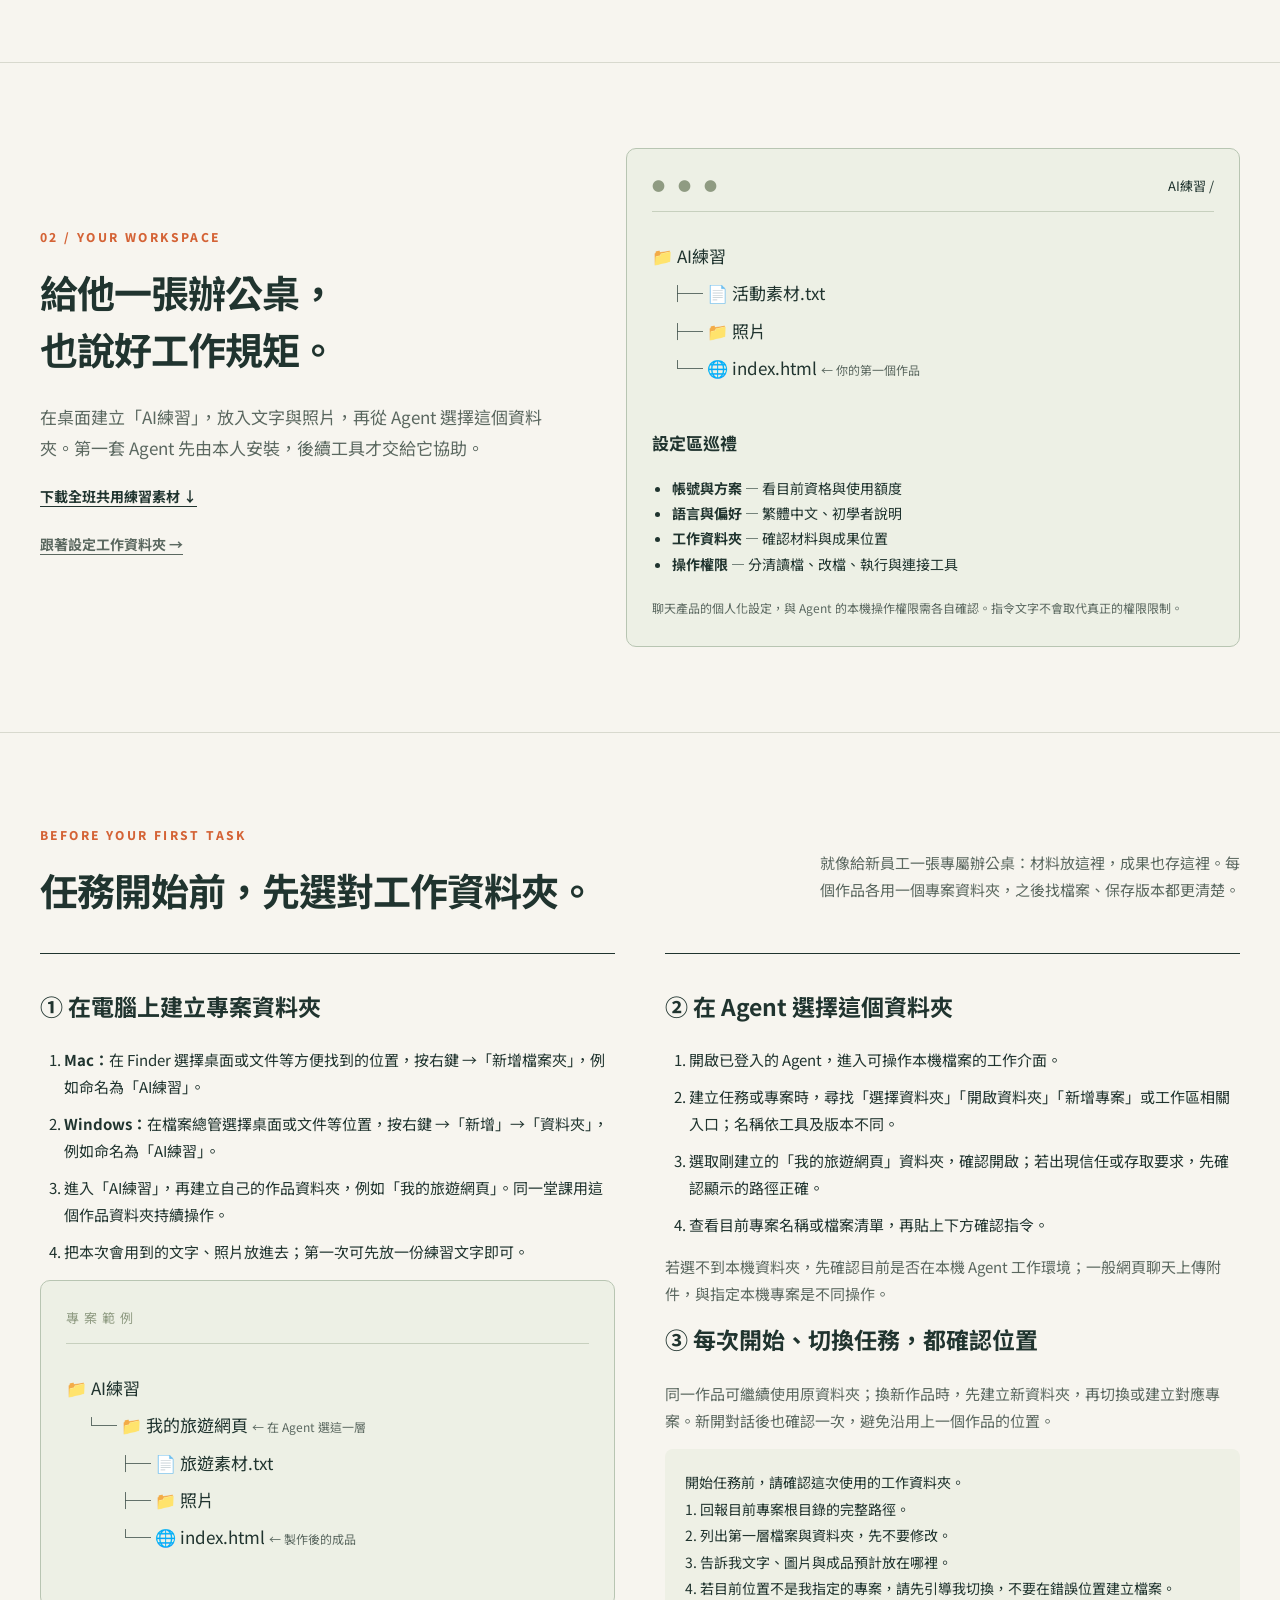
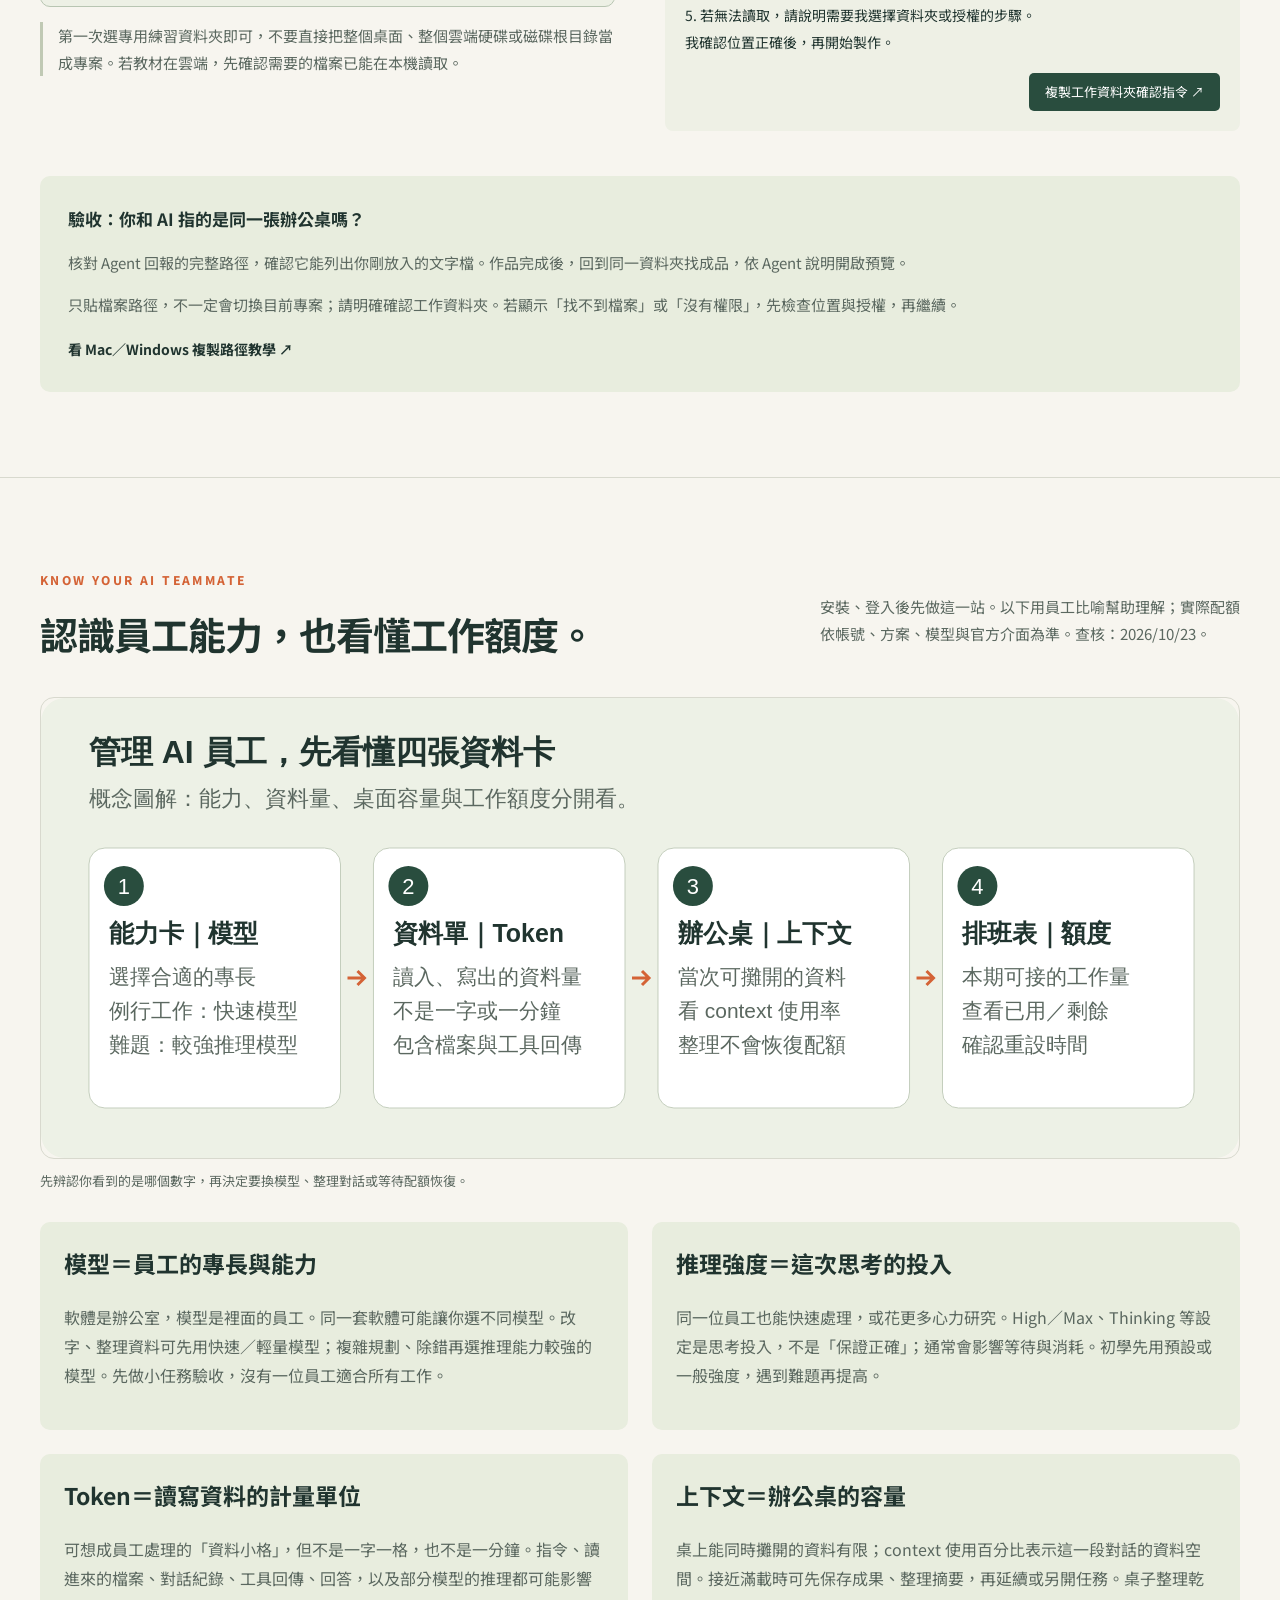
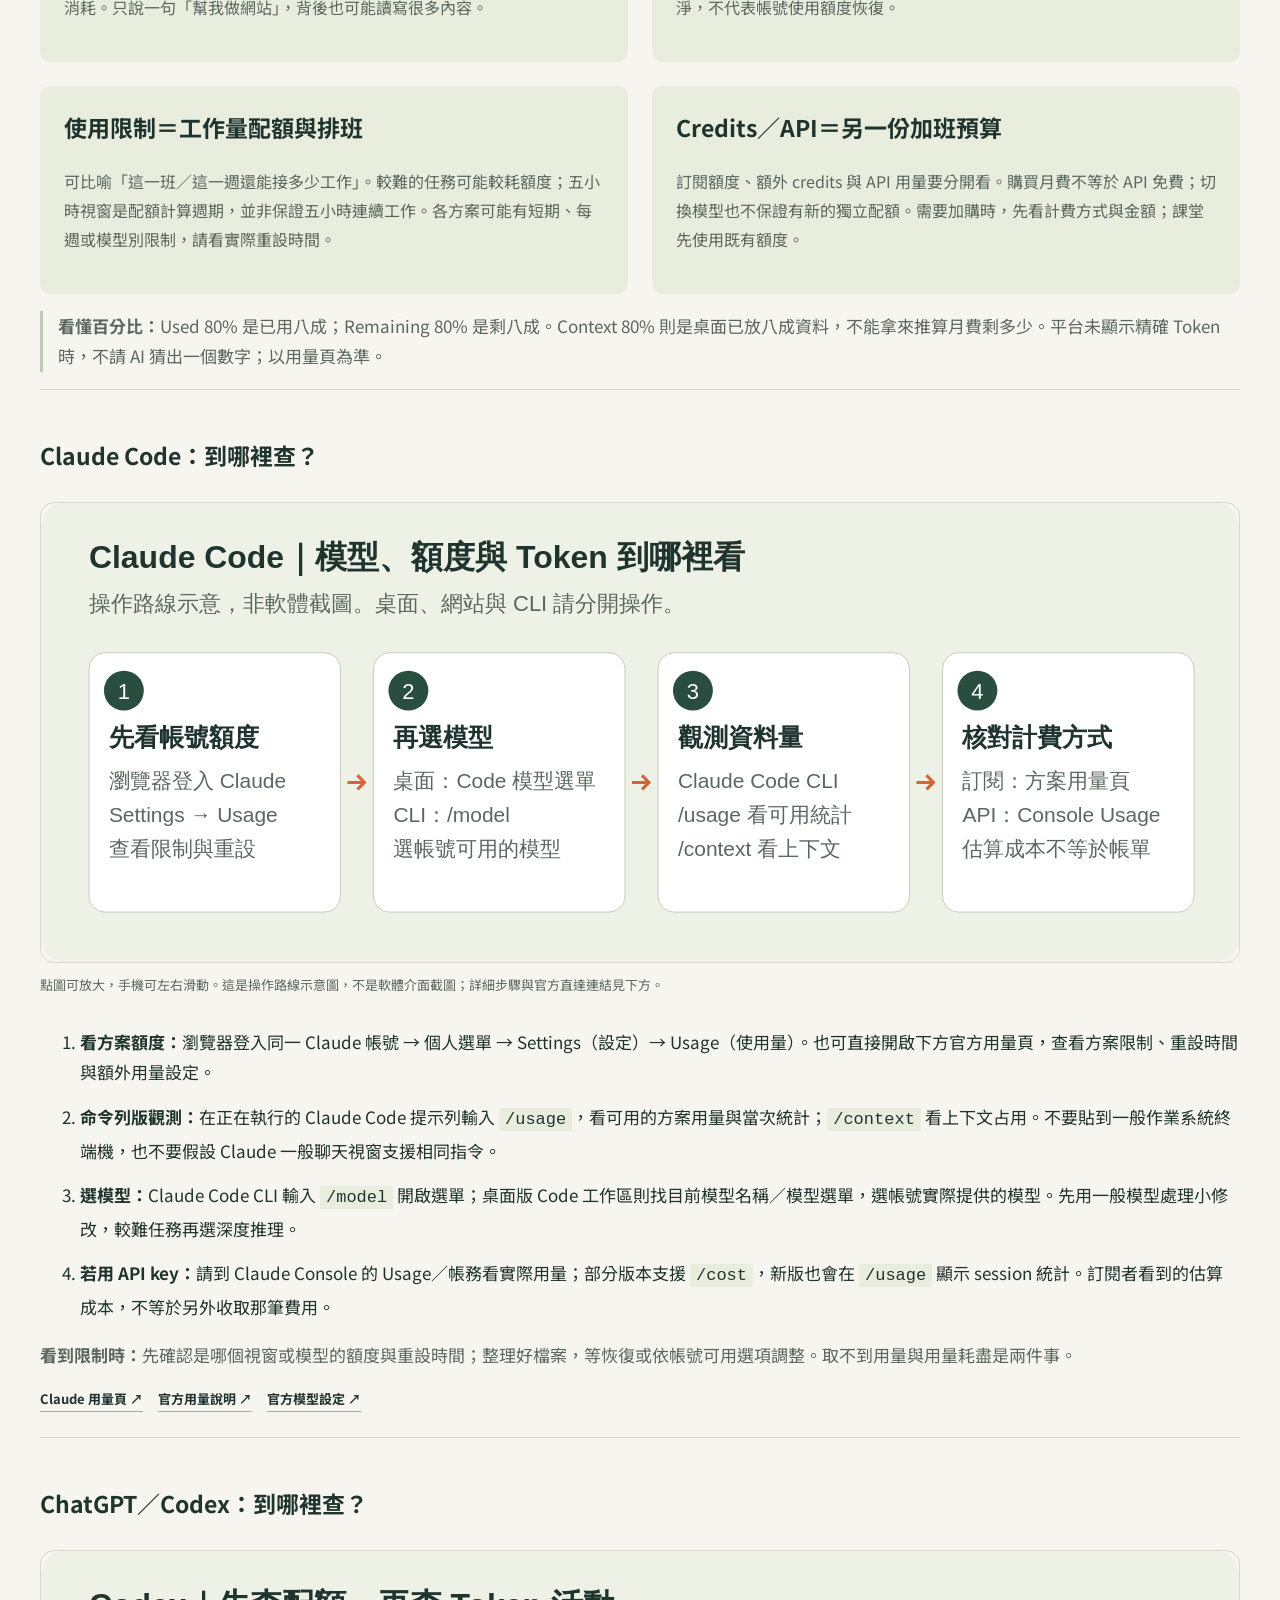
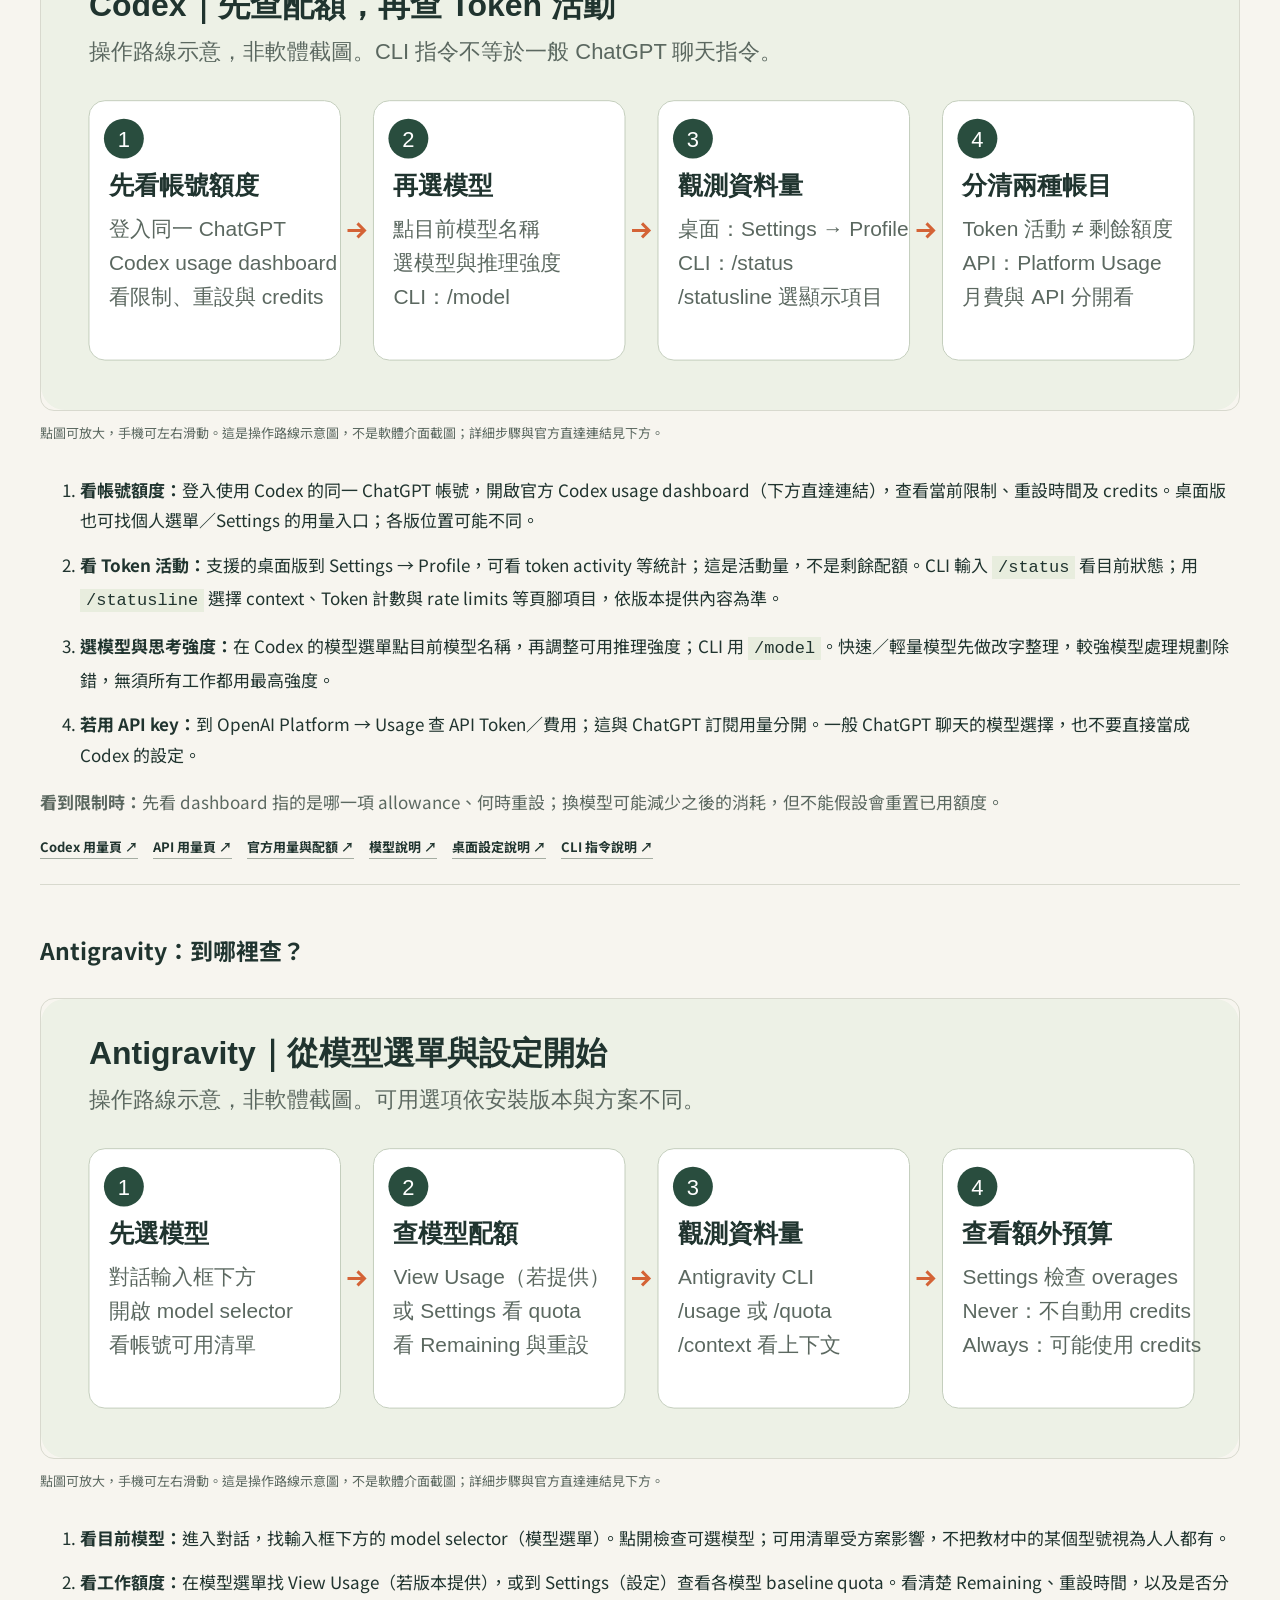
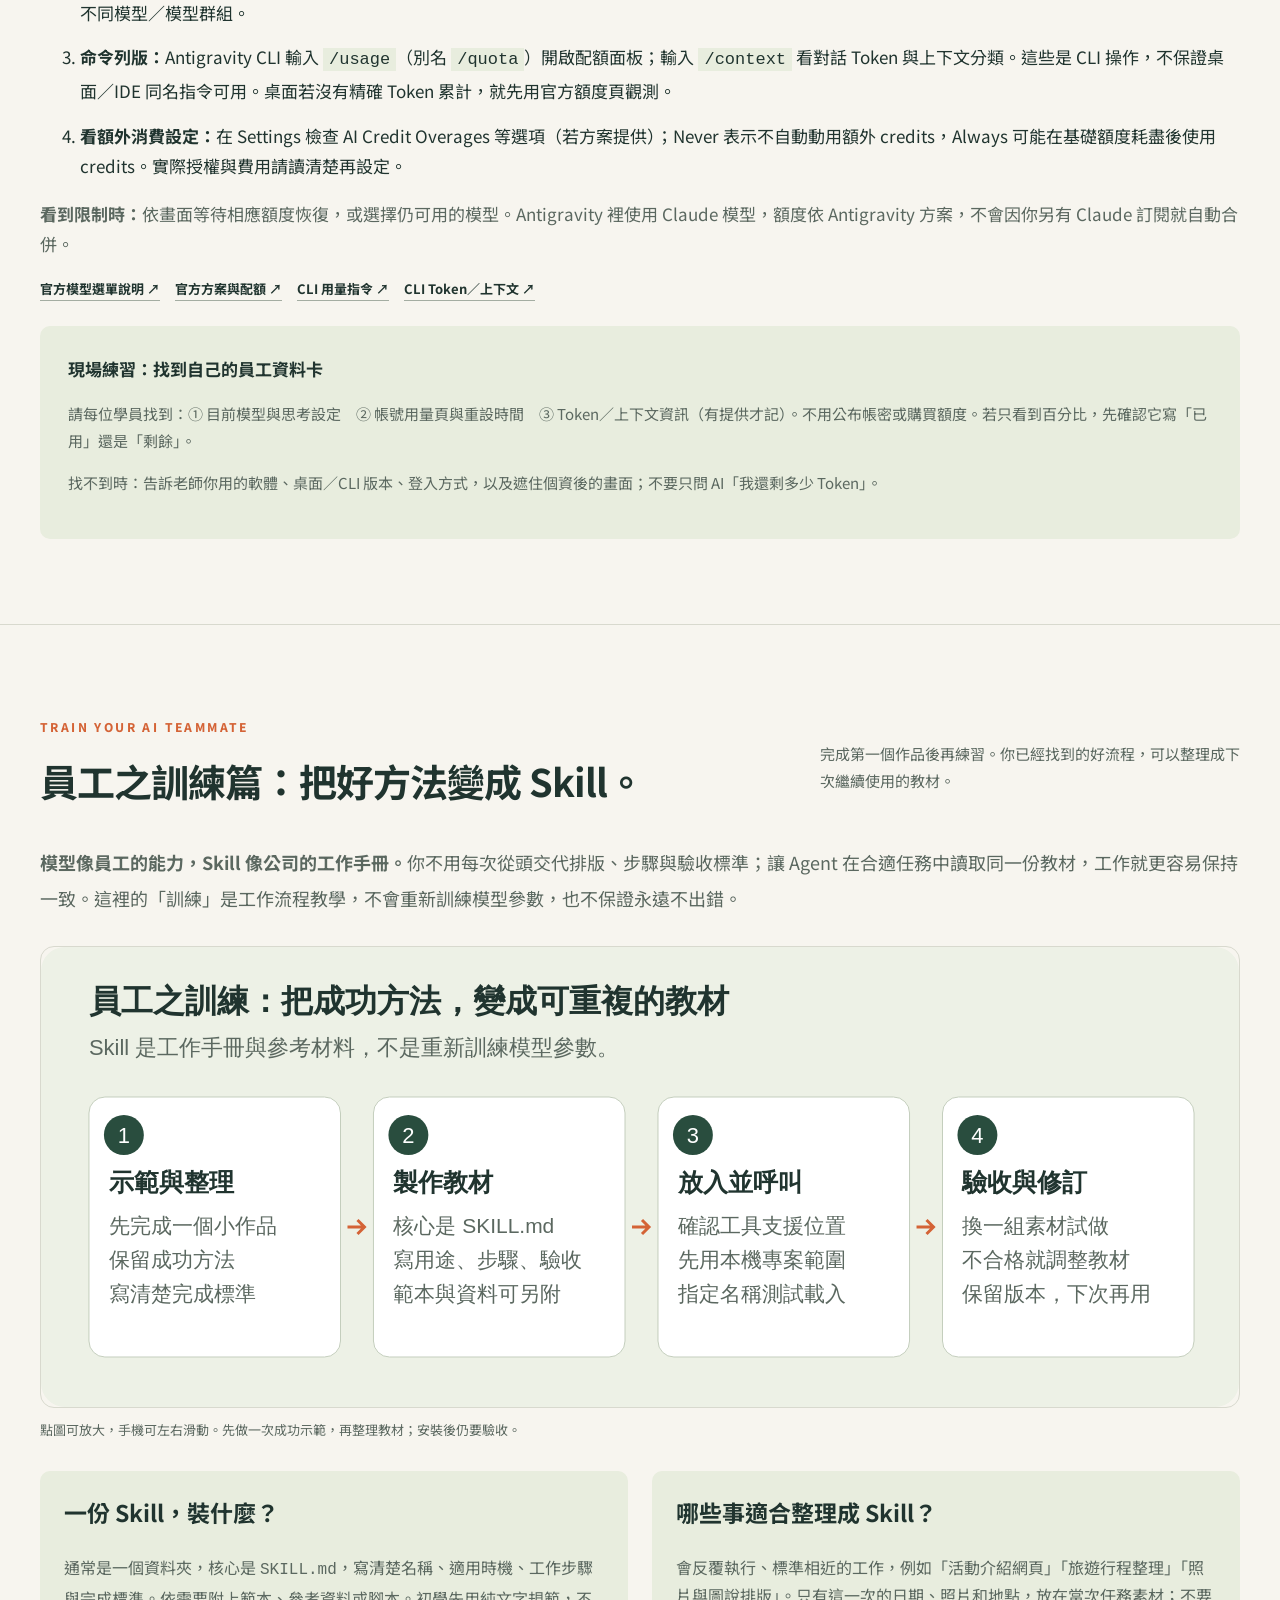
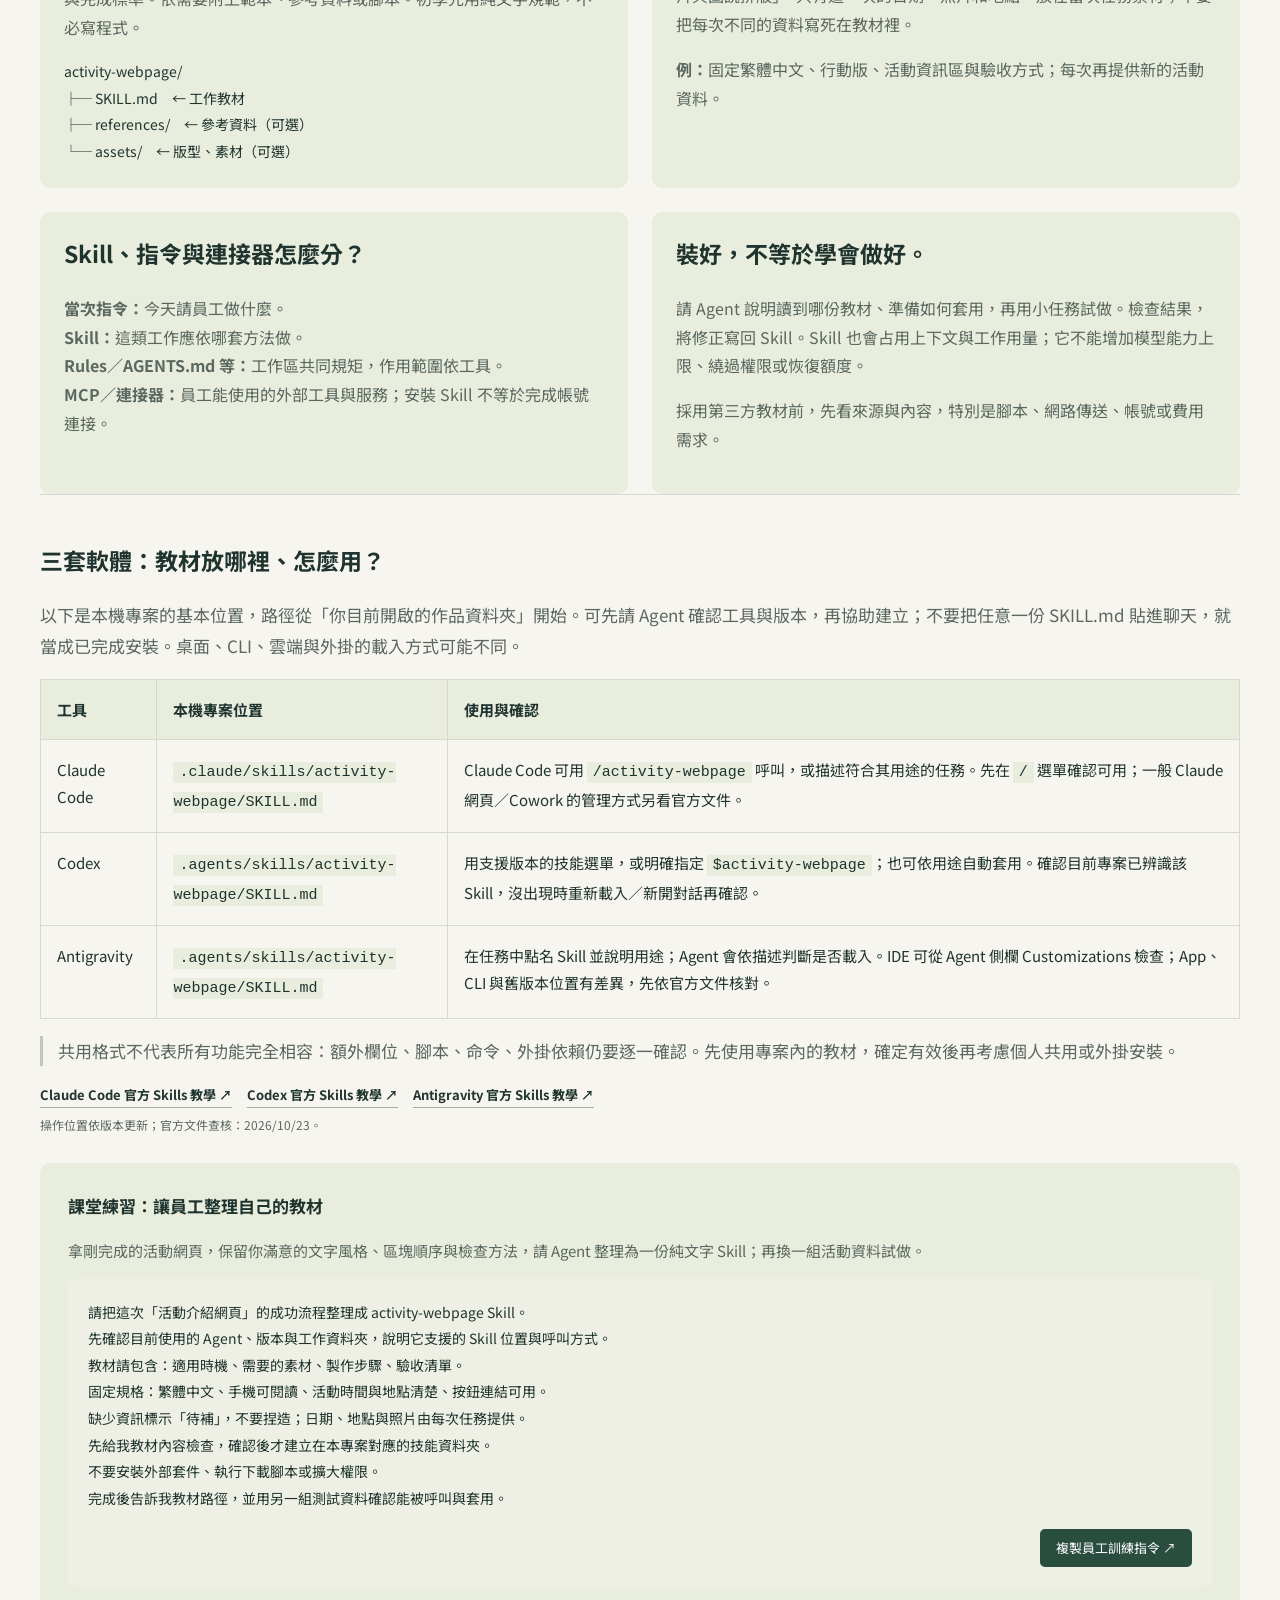
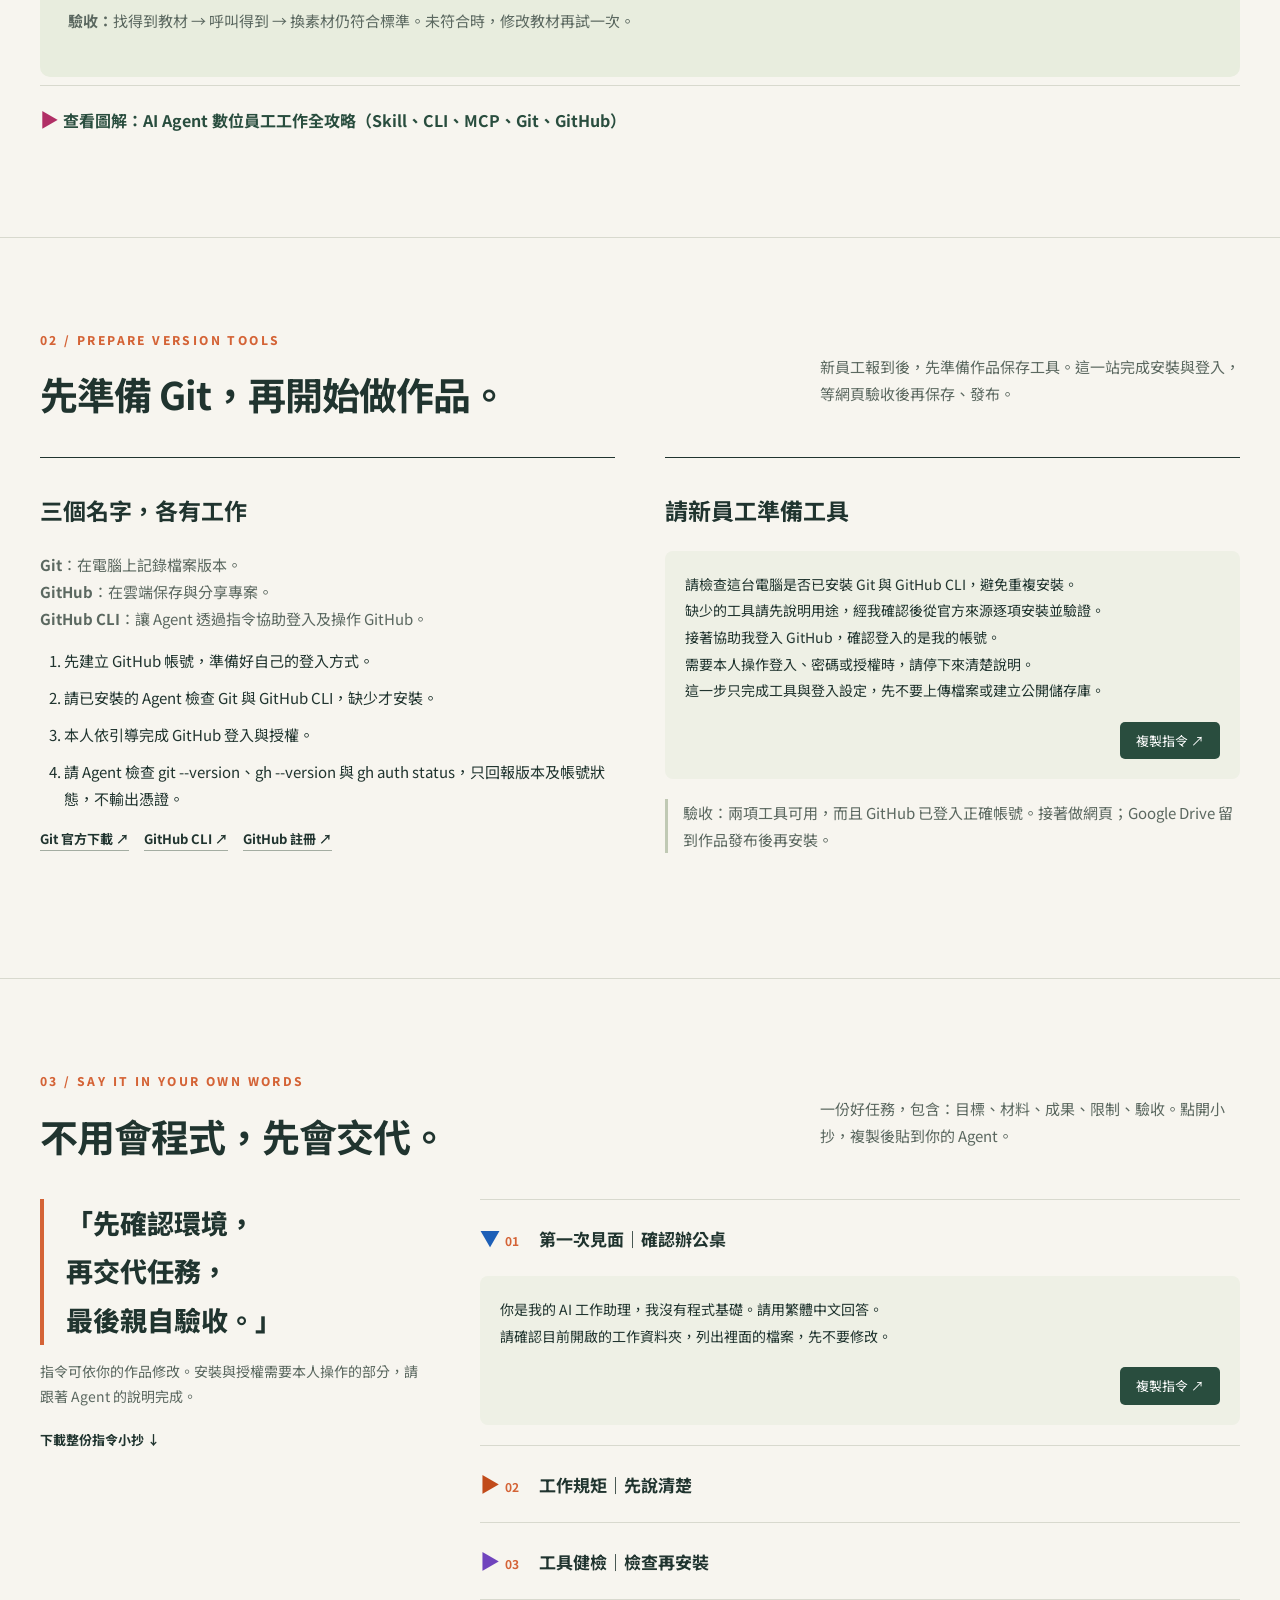
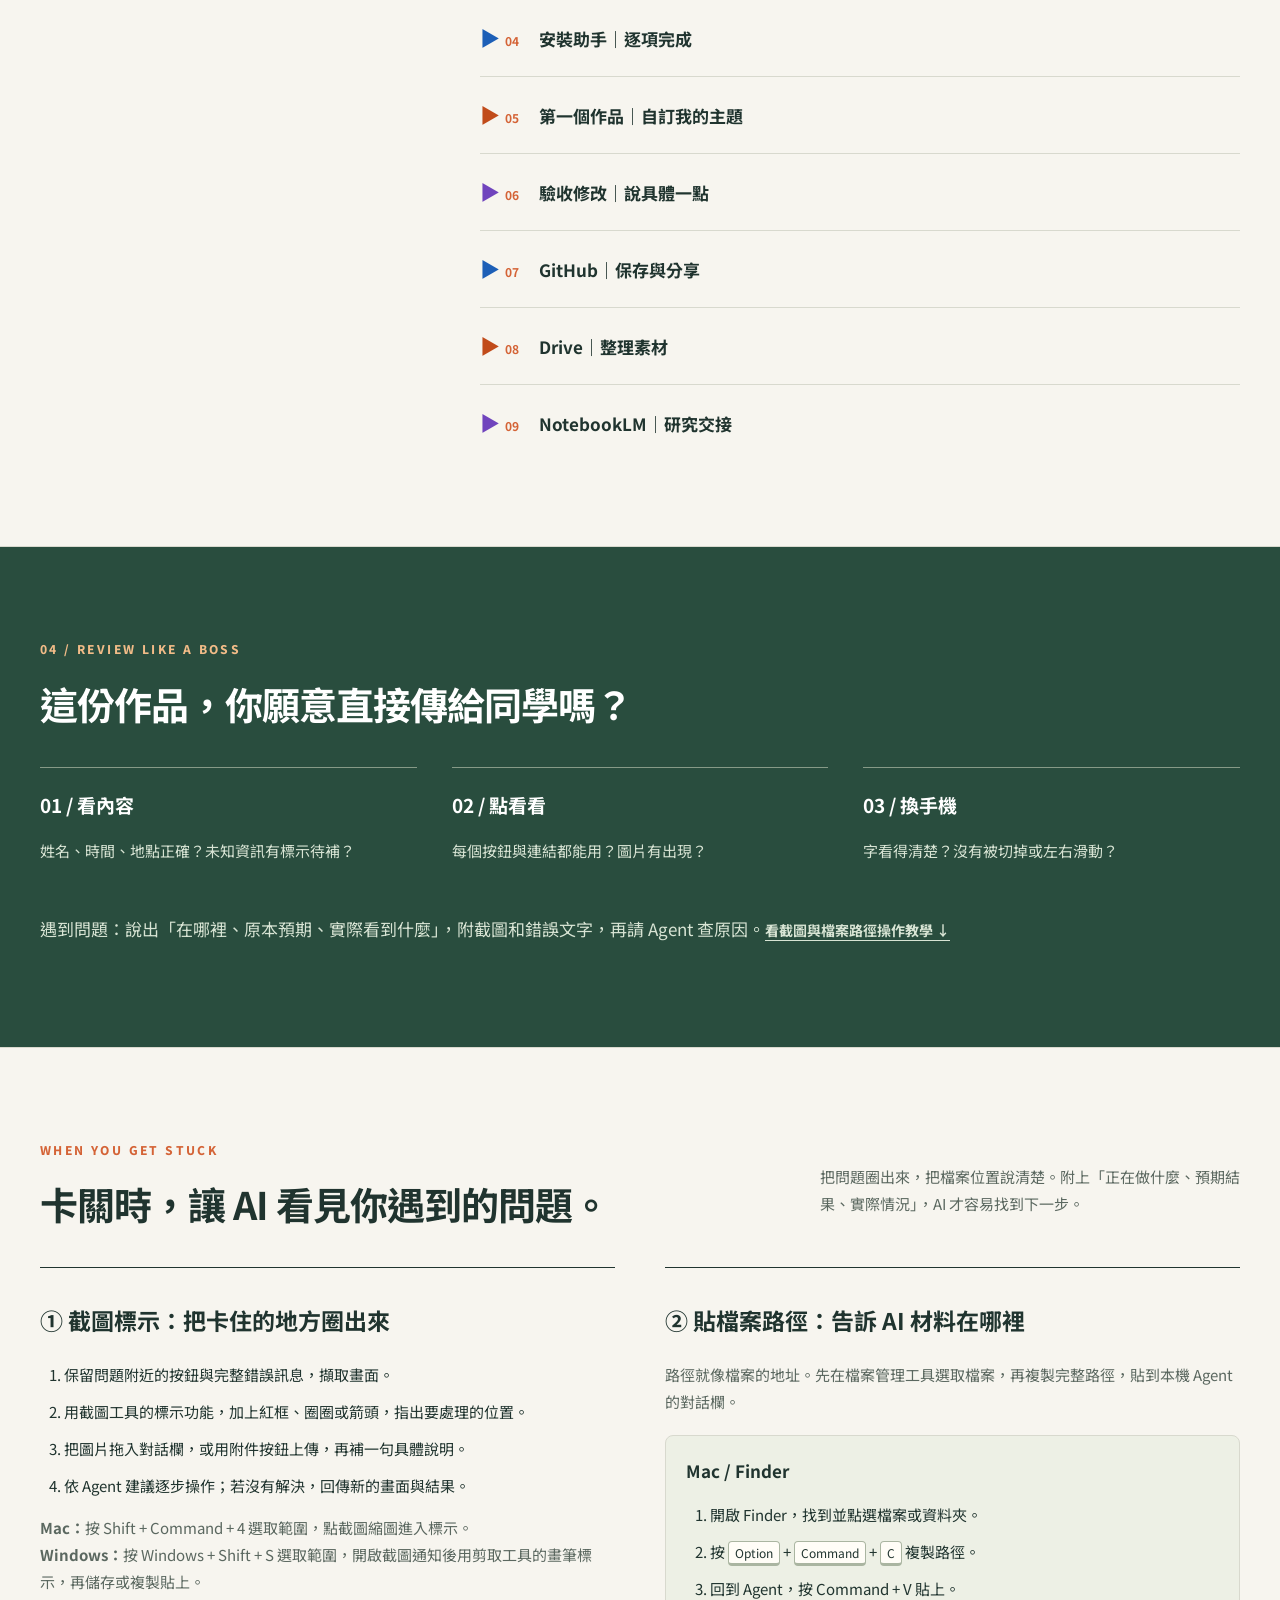
==== commit c10aec26: "Refresh cached stylesheet for colored arrows" ====
--- a/index.html
+++ b/index.html
@@ -1,4 +1,4 @@
-<!doctype html><html lang="zh-Hant"><head><meta charset="utf-8"><meta name="viewport" content="width=device-width,initial-scale=1"><meta name="description" content="零程式基礎，帶 AI 新員工報到。從安裝、設定、中文指令，到第一個網頁與 GitHub 分享。"><title>AI 新員工報到｜同梯 AI Agent 實作教室</title><link rel="stylesheet" href="style.css"><meta property="og:type" content="website"><meta property="og:title" content="AI 新員工報到｜同梯 AI Agent 實作教室"><meta property="og:description" content="零程式基礎也能開始：比較三款 AI Agent 的能力、費用與生態系，從安裝到完成第一個網頁。"><meta property="og:url" content="https://maskywg.github.io/ai-agent-classroom-20261022/"><meta property="og:image" content="https://maskywg.github.io/ai-agent-classroom-20261022/assets/share-preview-20261114.jpg"><meta property="og:image:width" content="1200"><meta property="og:image:height" content="630"><meta property="og:image:alt" content="AI 新員工報到：三款工具比較，從想法到第一個網站"><meta name="twitter:card" content="summary_large_image"><meta name="twitter:title" content="AI 新員工報到｜同梯 AI Agent 實作教室"><meta name="twitter:description" content="零程式基礎也能開始：比較三款 AI Agent 的能力、費用與生態系，從安裝到完成第一個網頁。"><meta name="twitter:image" content="https://maskywg.github.io/ai-agent-classroom-20261022/assets/share-preview-20261114.jpg"><meta name="twitter:image:alt" content="AI 新員工報到：三款工具比較，從想法到第一個網站"></head><body>
+<!doctype html><html lang="zh-Hant"><head><meta charset="utf-8"><meta name="viewport" content="width=device-width,initial-scale=1"><meta name="description" content="零程式基礎，帶 AI 新員工報到。從安裝、設定、中文指令，到第一個網頁與 GitHub 分享。"><title>AI 新員工報到｜同梯 AI Agent 實作教室</title><link rel="stylesheet" href="style.css?v=20261115-arrows"><meta property="og:type" content="website"><meta property="og:title" content="AI 新員工報到｜同梯 AI Agent 實作教室"><meta property="og:description" content="零程式基礎也能開始：比較三款 AI Agent 的能力、費用與生態系，從安裝到完成第一個網頁。"><meta property="og:url" content="https://maskywg.github.io/ai-agent-classroom-20261022/"><meta property="og:image" content="https://maskywg.github.io/ai-agent-classroom-20261022/assets/share-preview-20261114.jpg"><meta property="og:image:width" content="1200"><meta property="og:image:height" content="630"><meta property="og:image:alt" content="AI 新員工報到：三款工具比較，從想法到第一個網站"><meta name="twitter:card" content="summary_large_image"><meta name="twitter:title" content="AI 新員工報到｜同梯 AI Agent 實作教室"><meta name="twitter:description" content="零程式基礎也能開始：比較三款 AI Agent 的能力、費用與生態系，從安裝到完成第一個網頁。"><meta name="twitter:image" content="https://maskywg.github.io/ai-agent-classroom-20261022/assets/share-preview-20261114.jpg"><meta name="twitter:image:alt" content="AI 新員工報到：三款工具比較，從想法到第一個網站"></head><body>
 <a class="skip" href="#journey">跳到課程內容</a><header><a class="brand" href="#">✳ AI 實作教室<span>同梯讀書會</span></a><nav aria-label="主選單"><a href="#journey">學習路線</a><a href="#install">安裝工具</a><a href="#agent-comparison">工具比較</a><a href="#employee-guide">能力與額度</a><a href="#skill-training">員工訓練</a><a href="#prompts">指令小抄</a><a href="#connections">連接與發布</a><a class="navbutton" href="#ready">開始準備 ↗</a></nav></header>
 <main><section class="hero"><div><span class="eyebrow">HELLO, YOUR NEW AI TEAMMATE</span><p class="stamp">零程式基礎也能上手 · 入門實作</p><h1>今天，請一位<br><em>厲害的 AI 員工。</em></h1><p class="lead">你決定目標，AI 動手執行。<br>從安裝、交代任務，到做出第一個能分享的網頁，<br>一起把「我不會」變成「我做到了」。</p><div class="actions"><a class="primary" href="#journey">帶新員工報到 →</a><a class="secondary" href="photo-slides/index.html" target="_blank">看課程架構簡報 ↗</a></div><div class="herofoot"><span>01 Agent＋Git</span><span>02 製作與發布</span><span>03 Drive 素材</span></div></div><figure class="poster"><img src="assets/course-map.png" alt="手繪課程地圖：準備筆電與素材、安裝 AI Agent、製作網頁、串接 GitHub 與雲端同步"><figcaption>YOUR FIRST MISSION / 從想法到作品</figcaption></figure></section>
 <section class="statement"><span>先認識你的新同事</span><h2>會聊天，也會動手。<br>合作的關鍵，是把工作說清楚。</h2><p>Agent 在你授權的工作環境裡讀取檔案、製作作品並協助檢查。你負責提供材料與驗收；AI 仍可能犯錯，成果要親自打開看看。「本機 Agent」是應用程式能操作本機工作環境，不代表模型完全離線運作。</p><details class="agent-comparison" id="local-cloud-comparison"><summary>查看圖解：本機 AI Agent 與雲端 AI Agent 有什麼不同？</summary><div class="comparison-content"><p><a class="textlink" href="assets/local-cloud-agent-comparison.png" target="_blank" rel="noopener">另開原圖放大觀看 ↗</a></p><a href="assets/local-cloud-agent-comparison.png" target="_blank" rel="noopener" aria-label="開啟本機與雲端 AI Agent 比較原圖"><img src="assets/local-cloud-agent-comparison.png" alt="本機與雲端 AI Agent 比較示意圖，包含執行位置、模型運算、檔案存取及 Google Drive 存取關係" width="1448" height="1086" loading="lazy"></a></div></details></section>
--- a/style.css
+++ b/style.css
@@ -23,3 +23,18 @@
 .toolicon.toolicon-official{width:88px;height:88px;background:transparent;padding:0;border:0;display:flex;align-items:center;justify-content:center;margin-bottom:18px}.toolicon-official img{display:block;width:80px;height:80px;object-fit:contain;filter:none}
 
 .agent-toolkit .links{display:flex;flex-wrap:wrap;gap:20px;margin-top:16px}.agent-toolkit .comparison-content>p{font-size:15px}
+
+/* Color-coded disclosure arrows retain native keyboard and screen-reader behavior. */
+details{--disclosure-color:#1d5fb7}
+details>summary::marker{content:"▶  ";color:var(--disclosure-color);font-size:1.18em;font-weight:900}
+details[open]>summary::marker{content:"▼  ";color:var(--disclosure-color)}
+details>summary:hover{background-color:#ffffff66}
+details>summary:focus-visible{outline:3px solid var(--disclosure-color);outline-offset:3px;border-radius:6px}
+#local-cloud-comparison{--disclosure-color:#1d5fb7}
+#agent-capabilities{--disclosure-color:#c14b1a}
+#agent-ecosystem{--disclosure-color:#7044bd}
+#digital-employee-toolkit{--disclosure-color:#b02f65}
+.prompt:nth-of-type(3n+1){--disclosure-color:#1d5fb7}
+.prompt:nth-of-type(3n+2){--disclosure-color:#c14b1a}
+.prompt:nth-of-type(3n){--disclosure-color:#7044bd}
+.teacher details{--disclosure-color:#08776c}
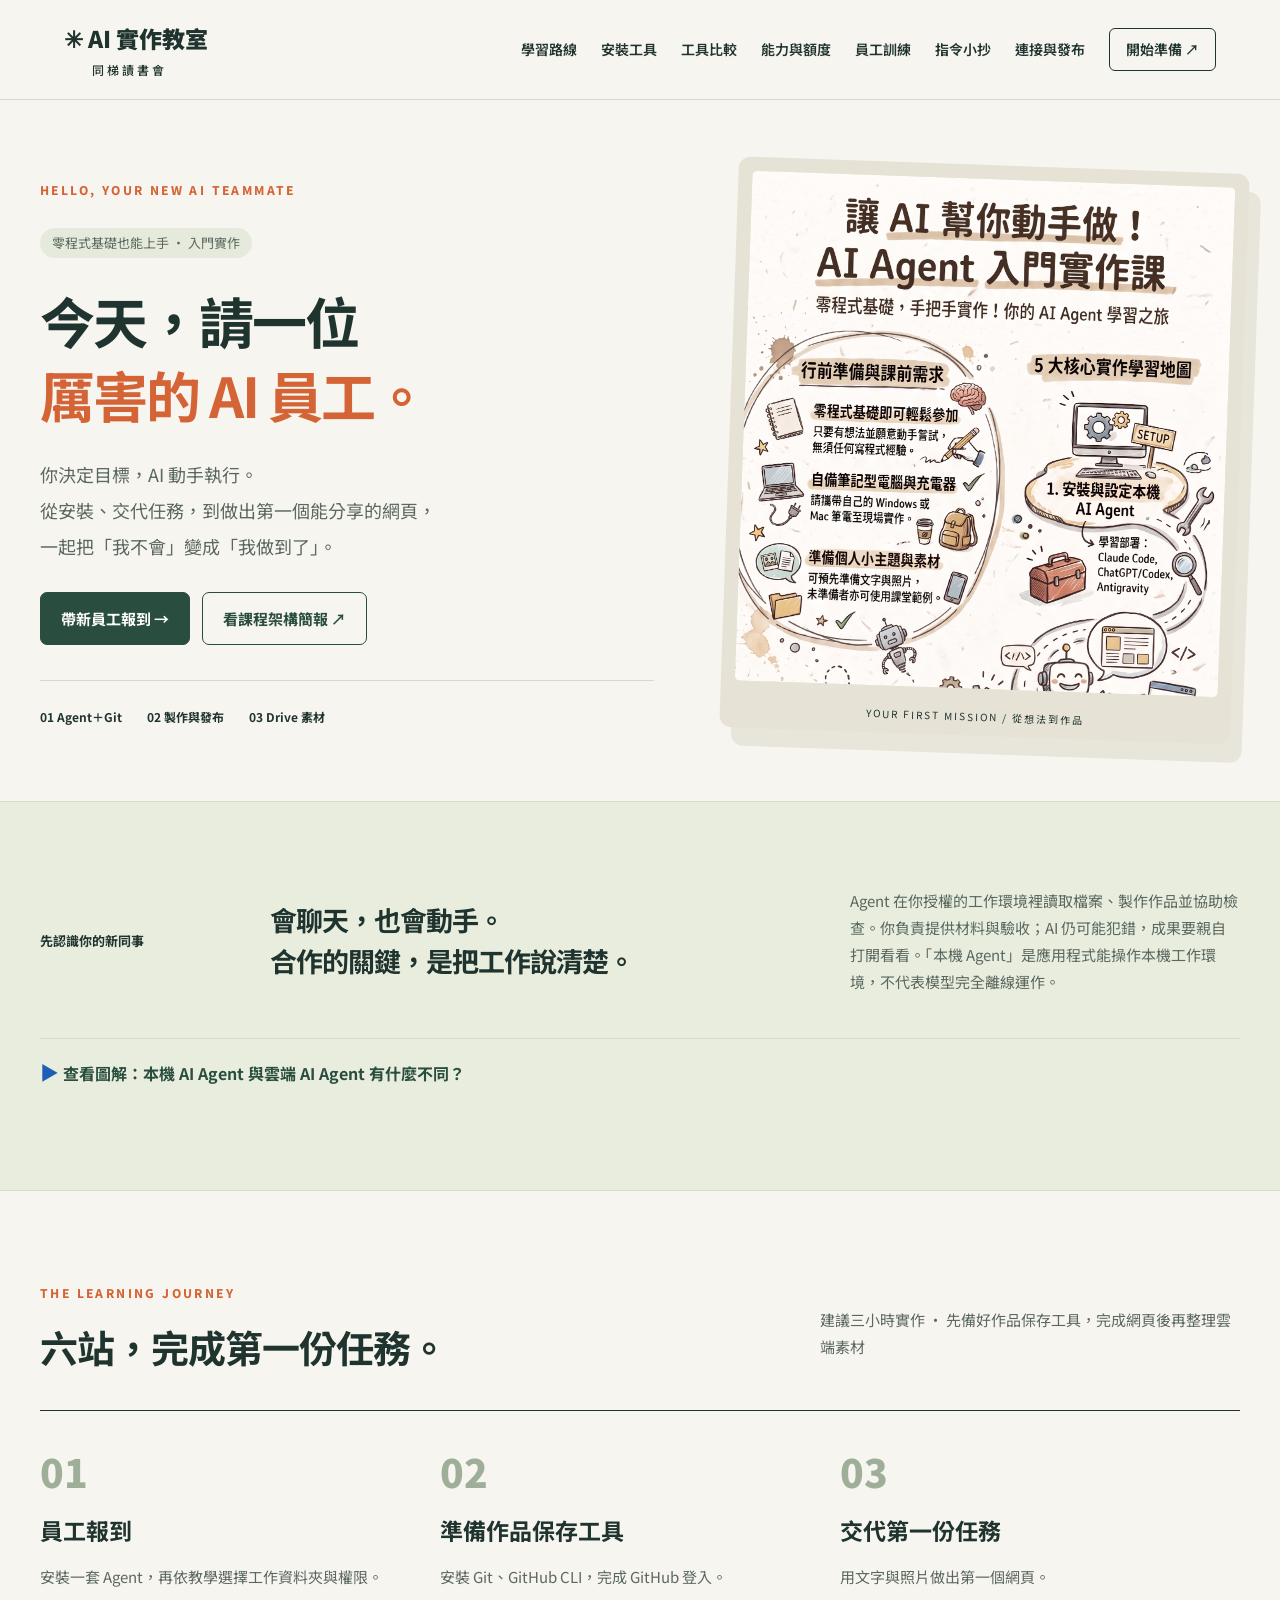
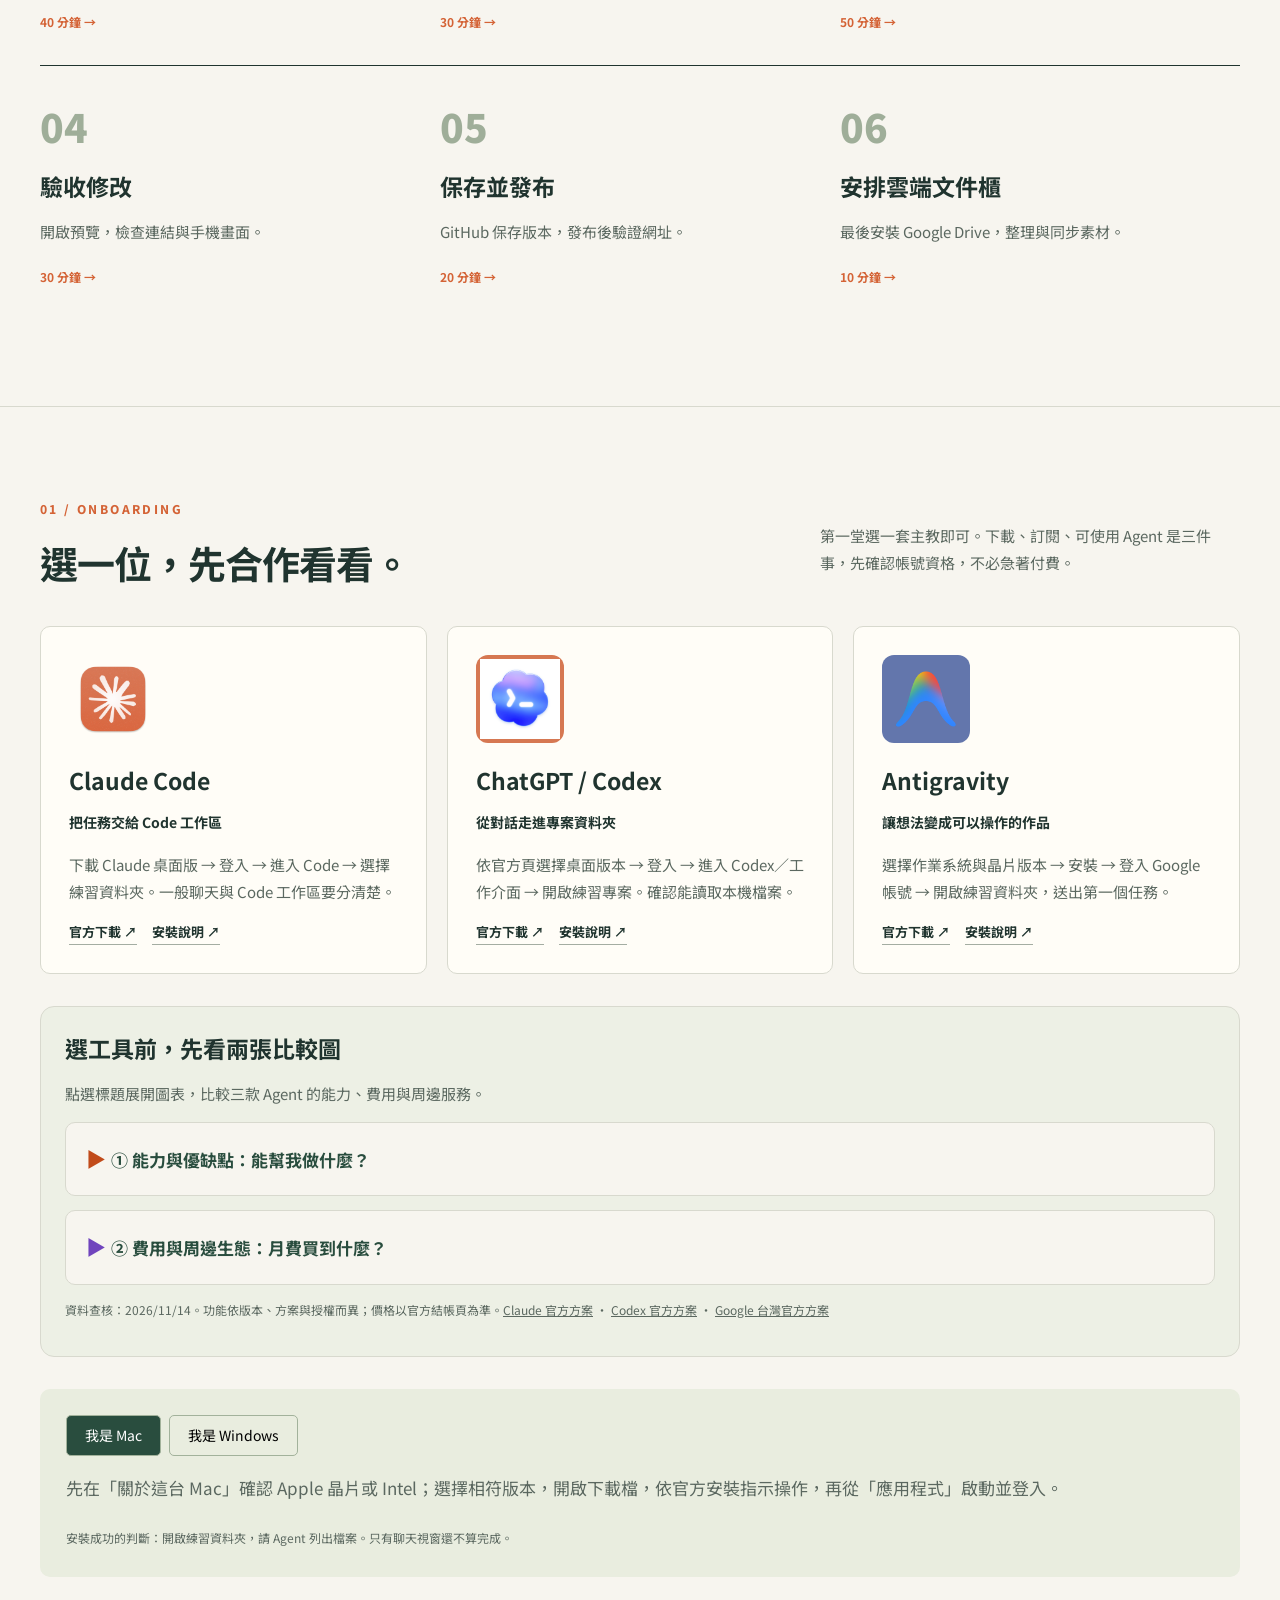
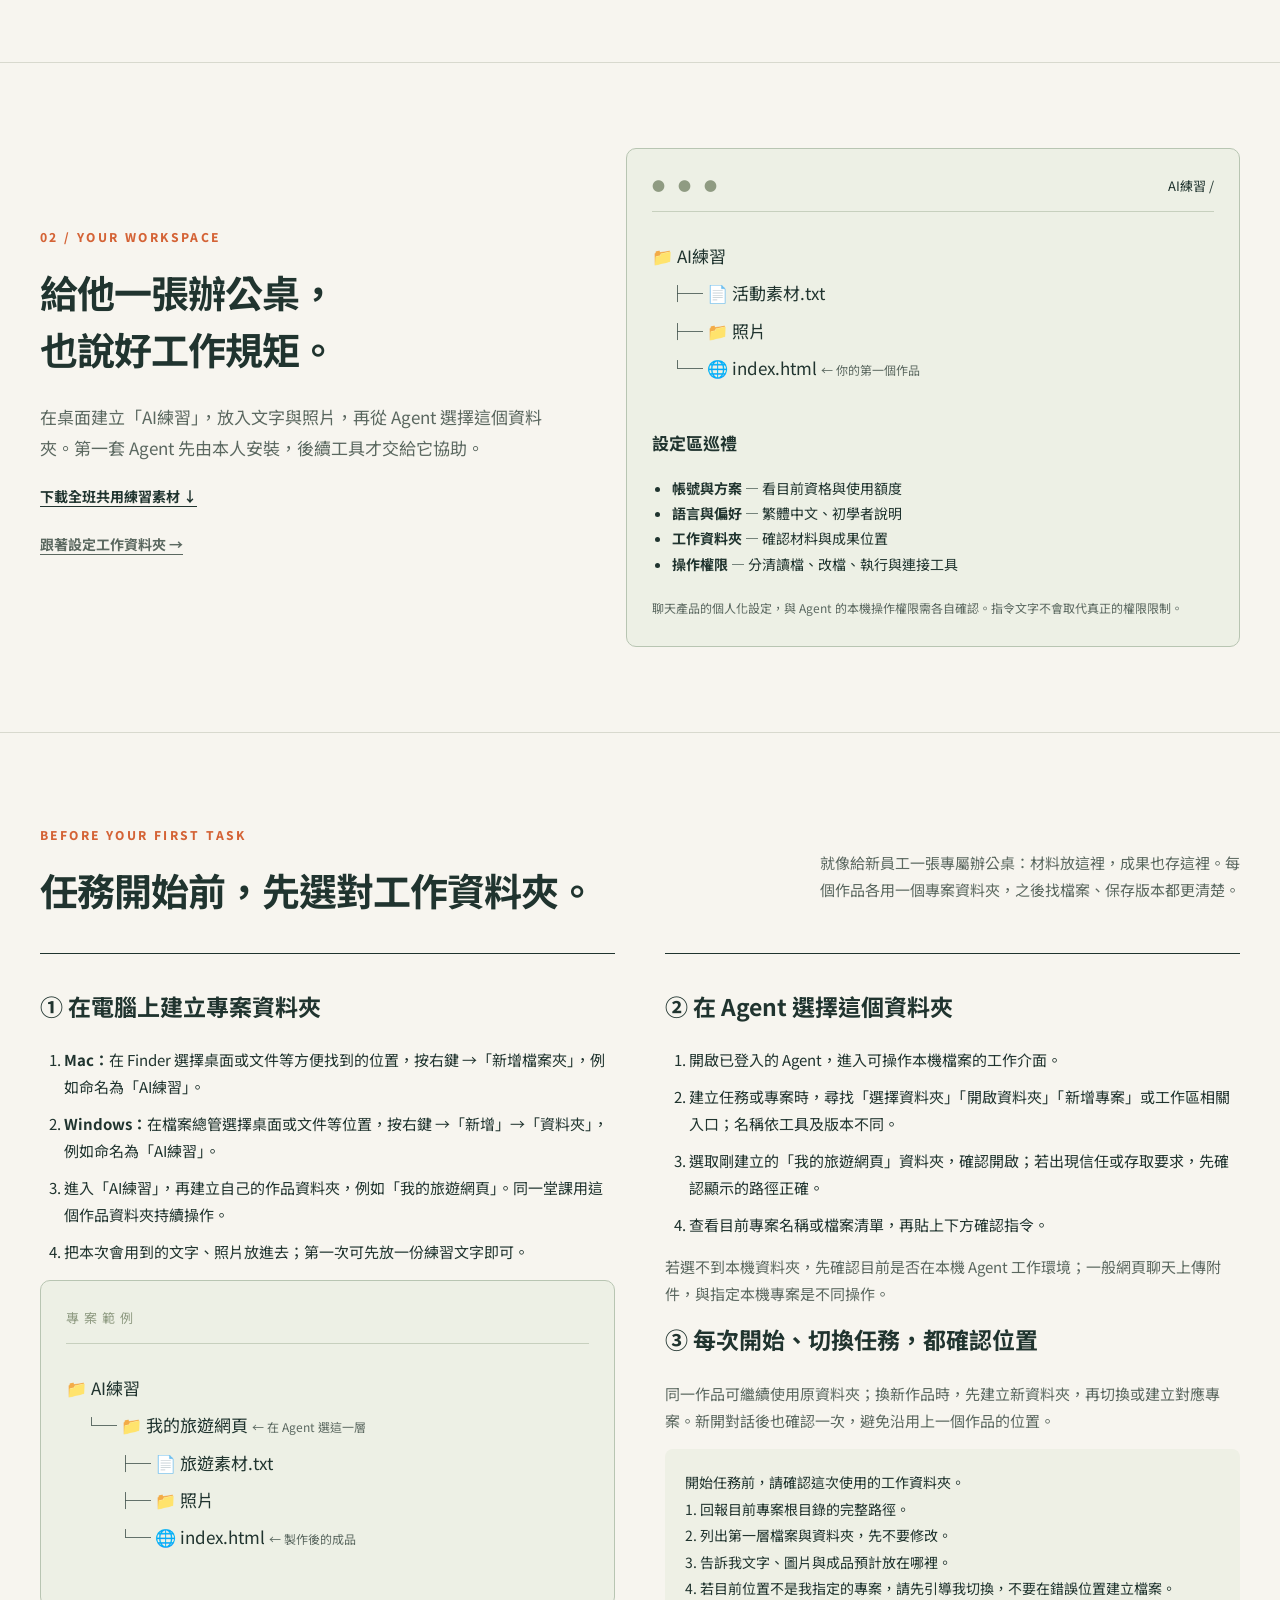
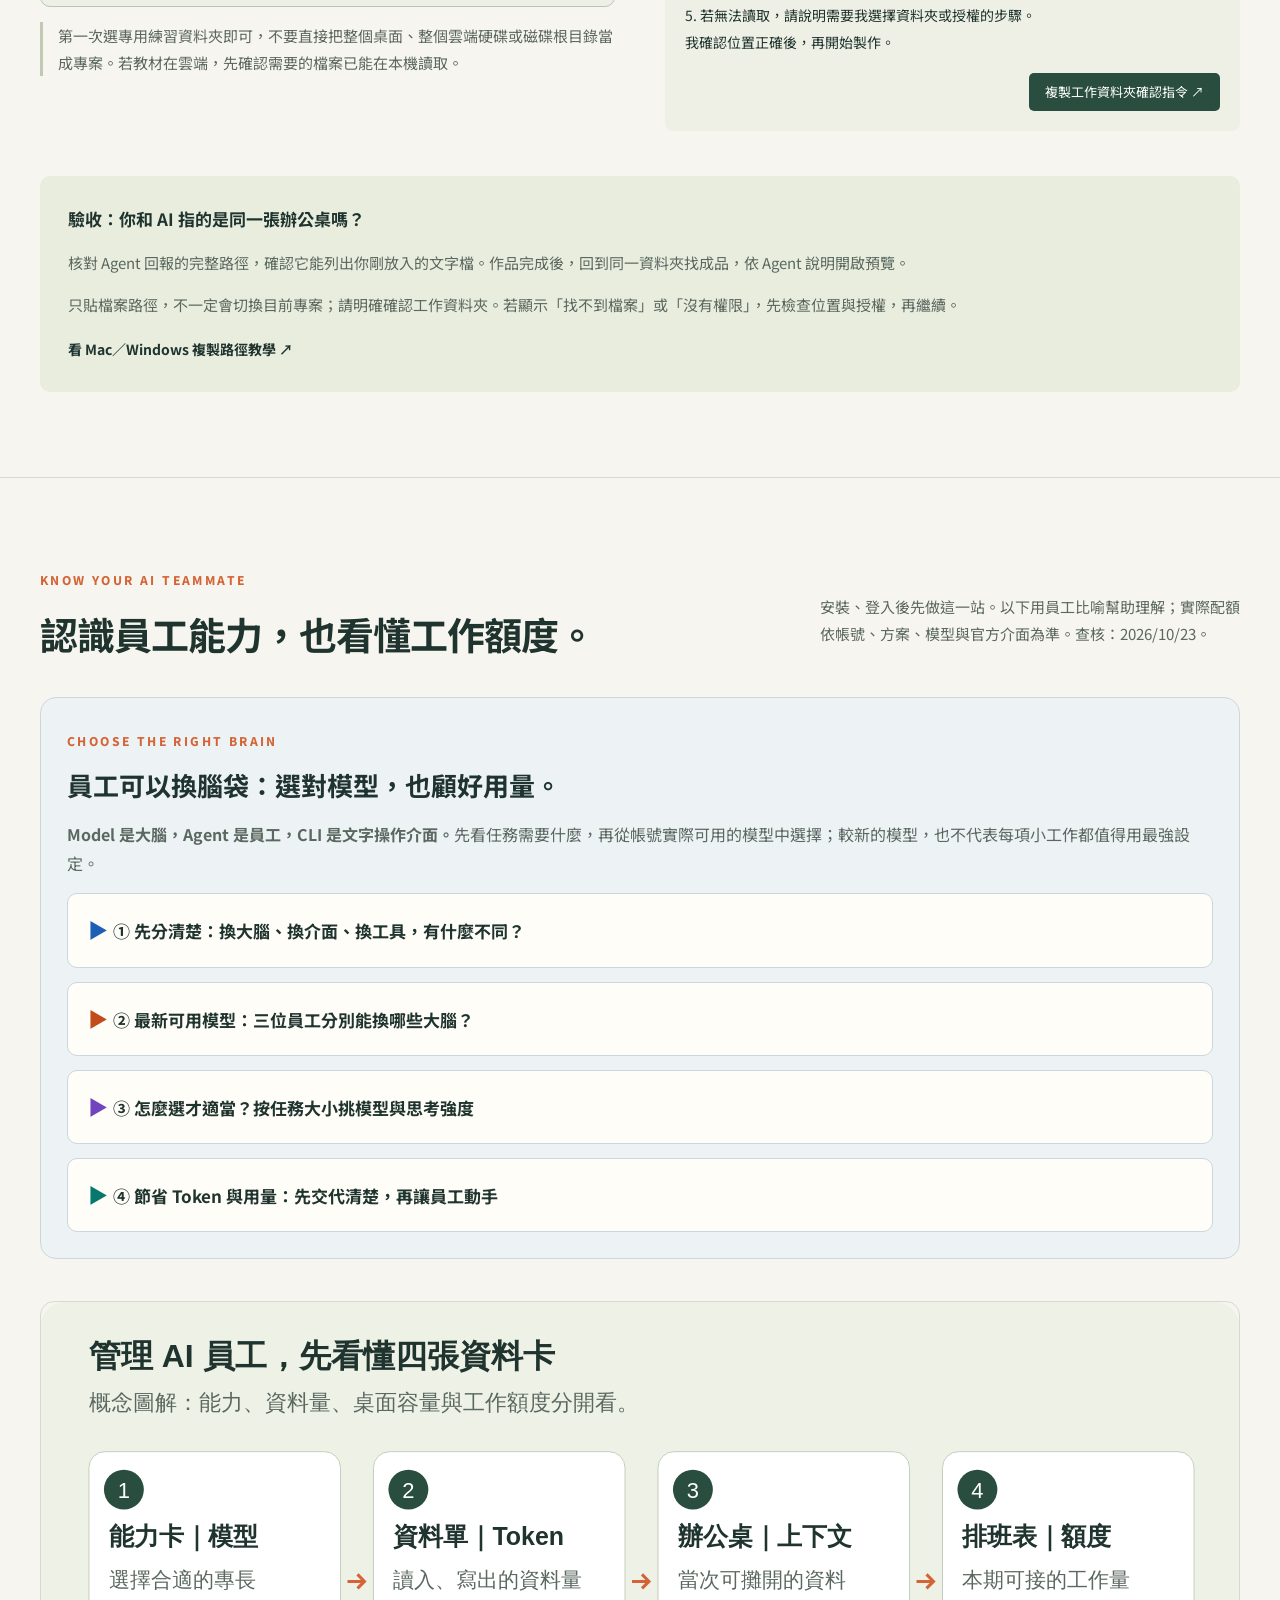
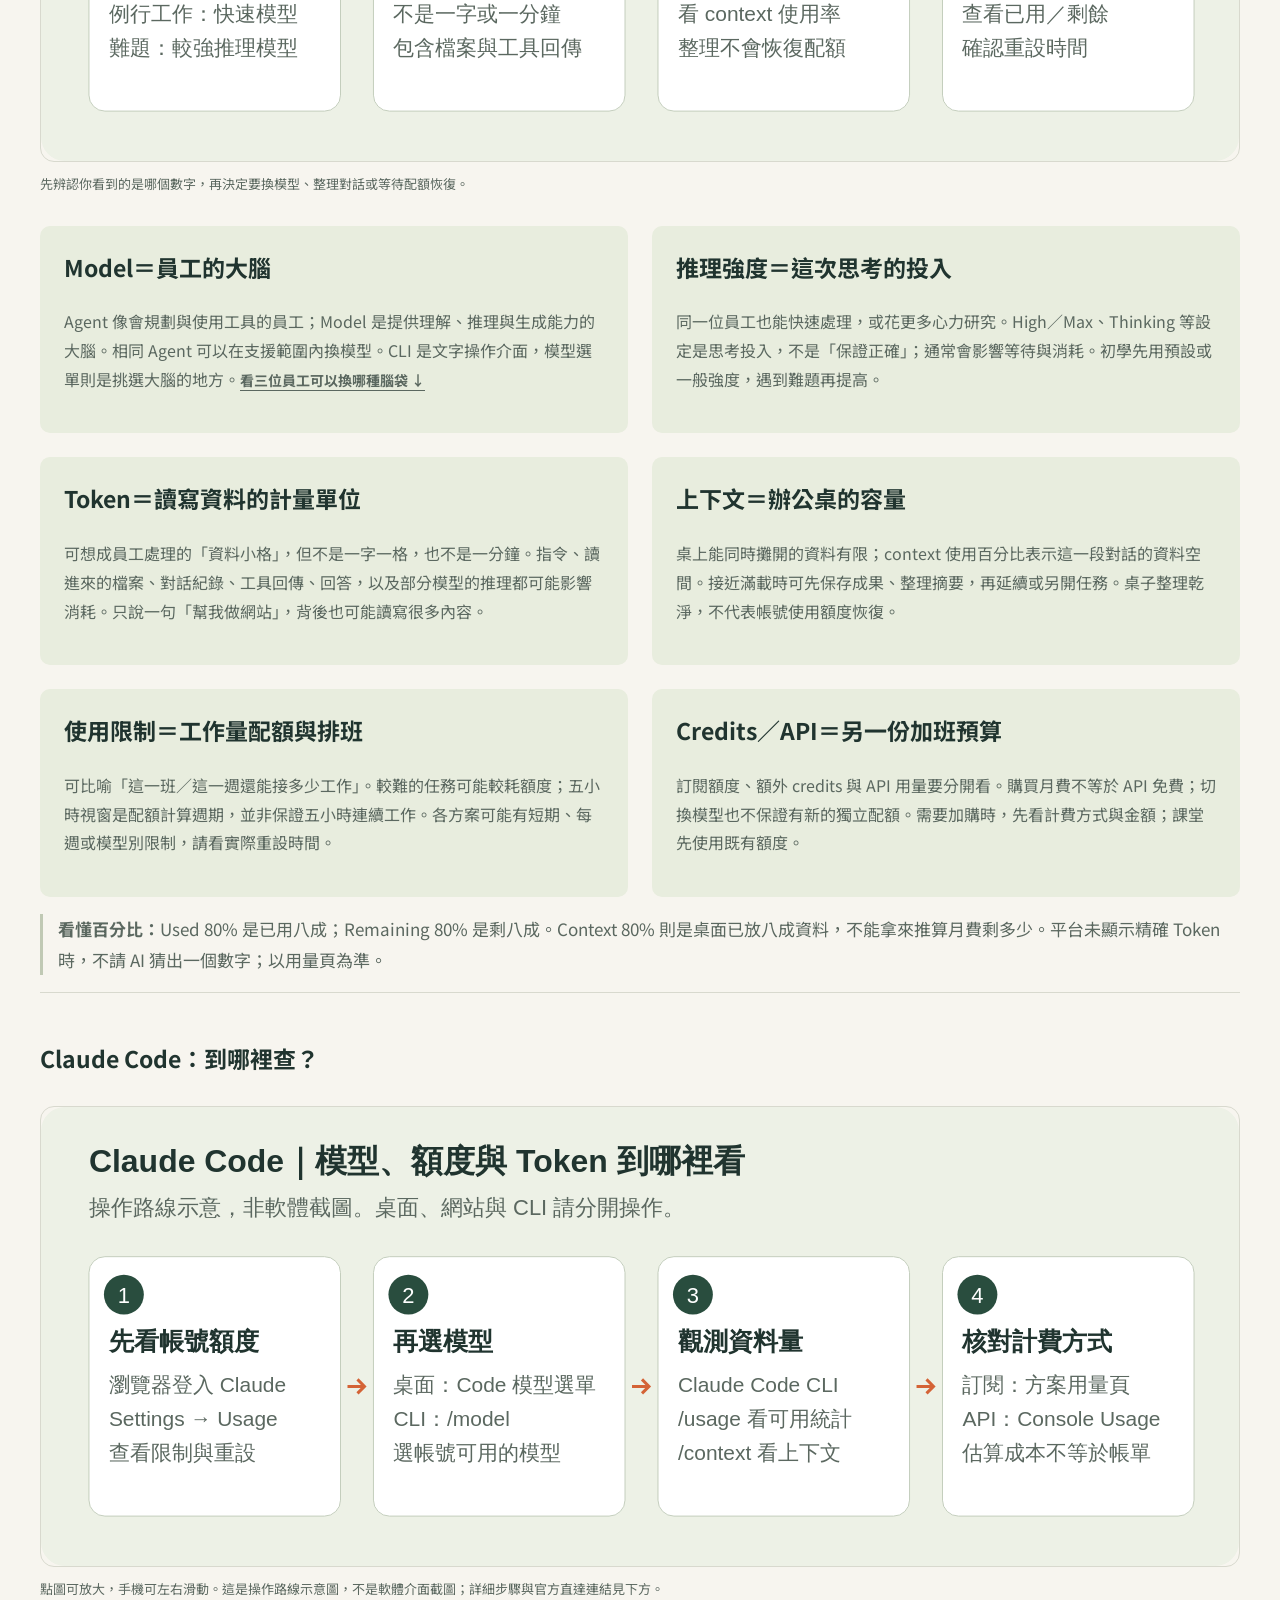
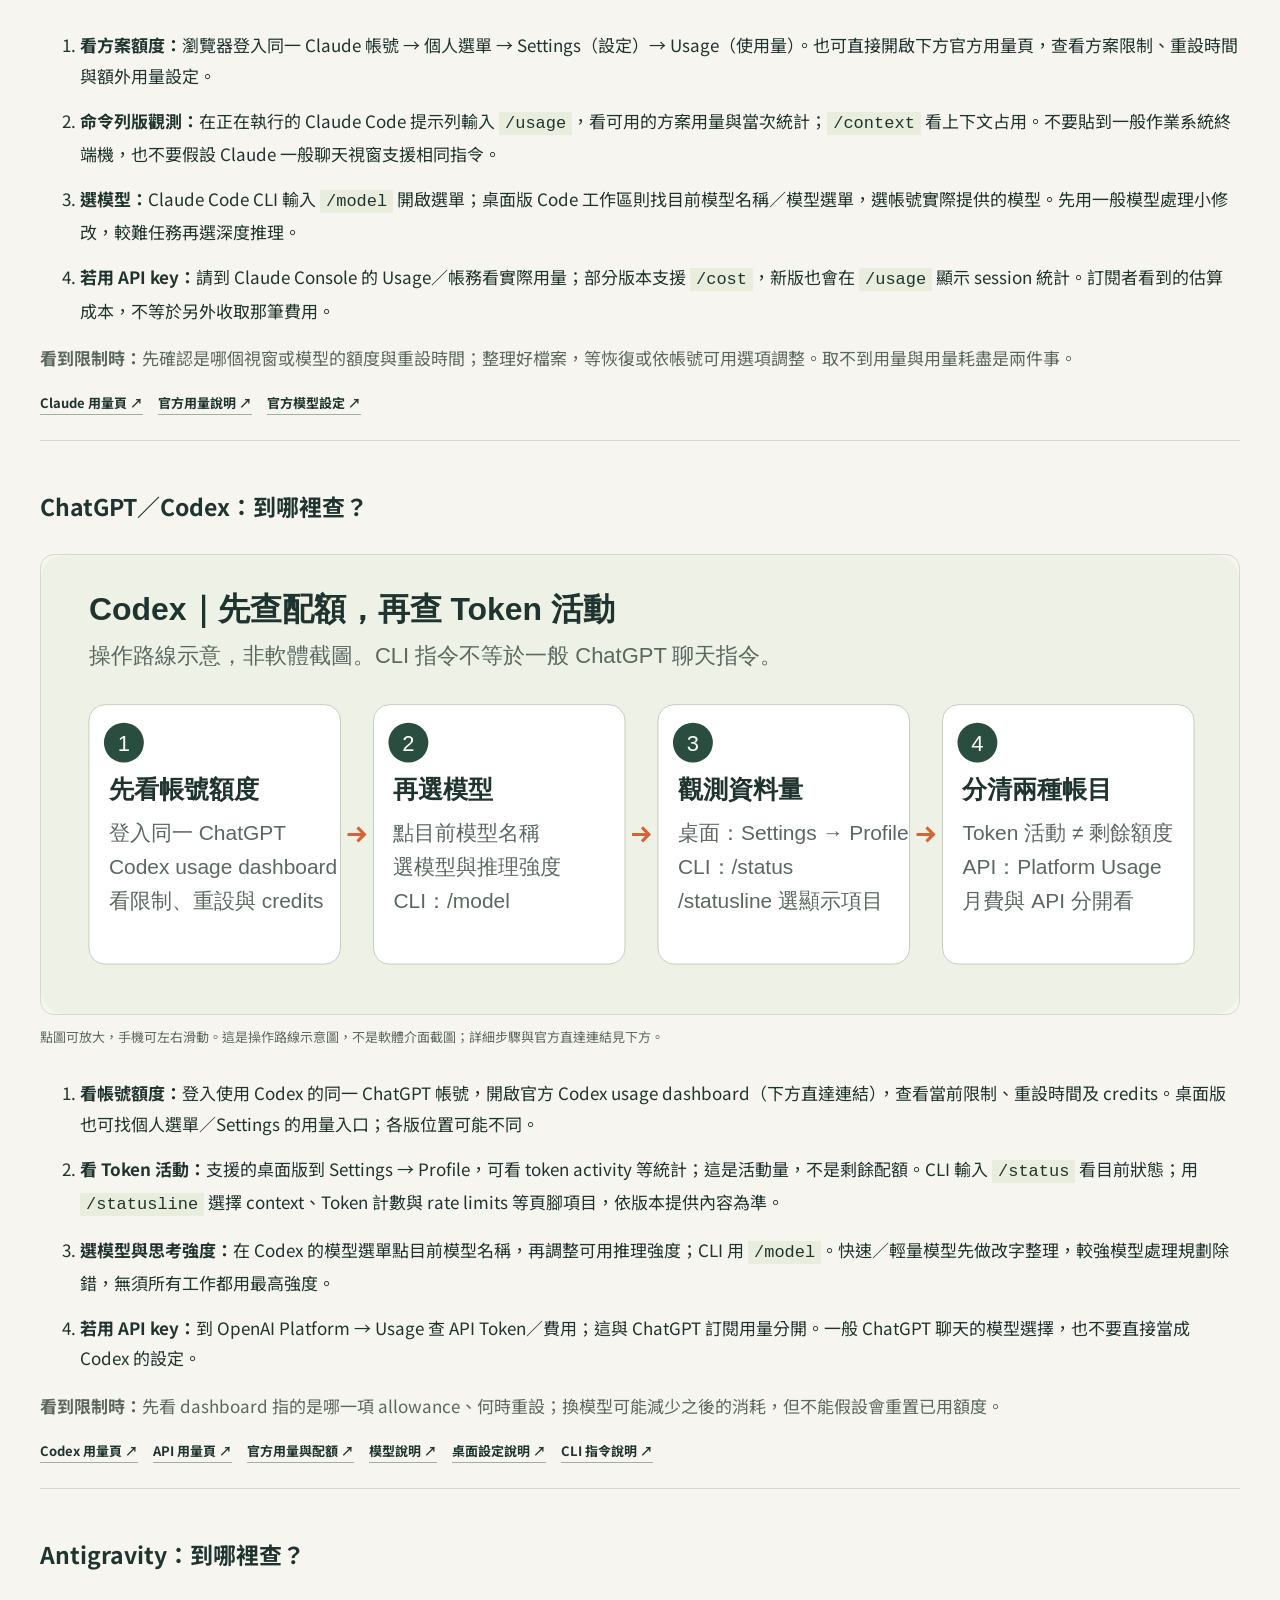
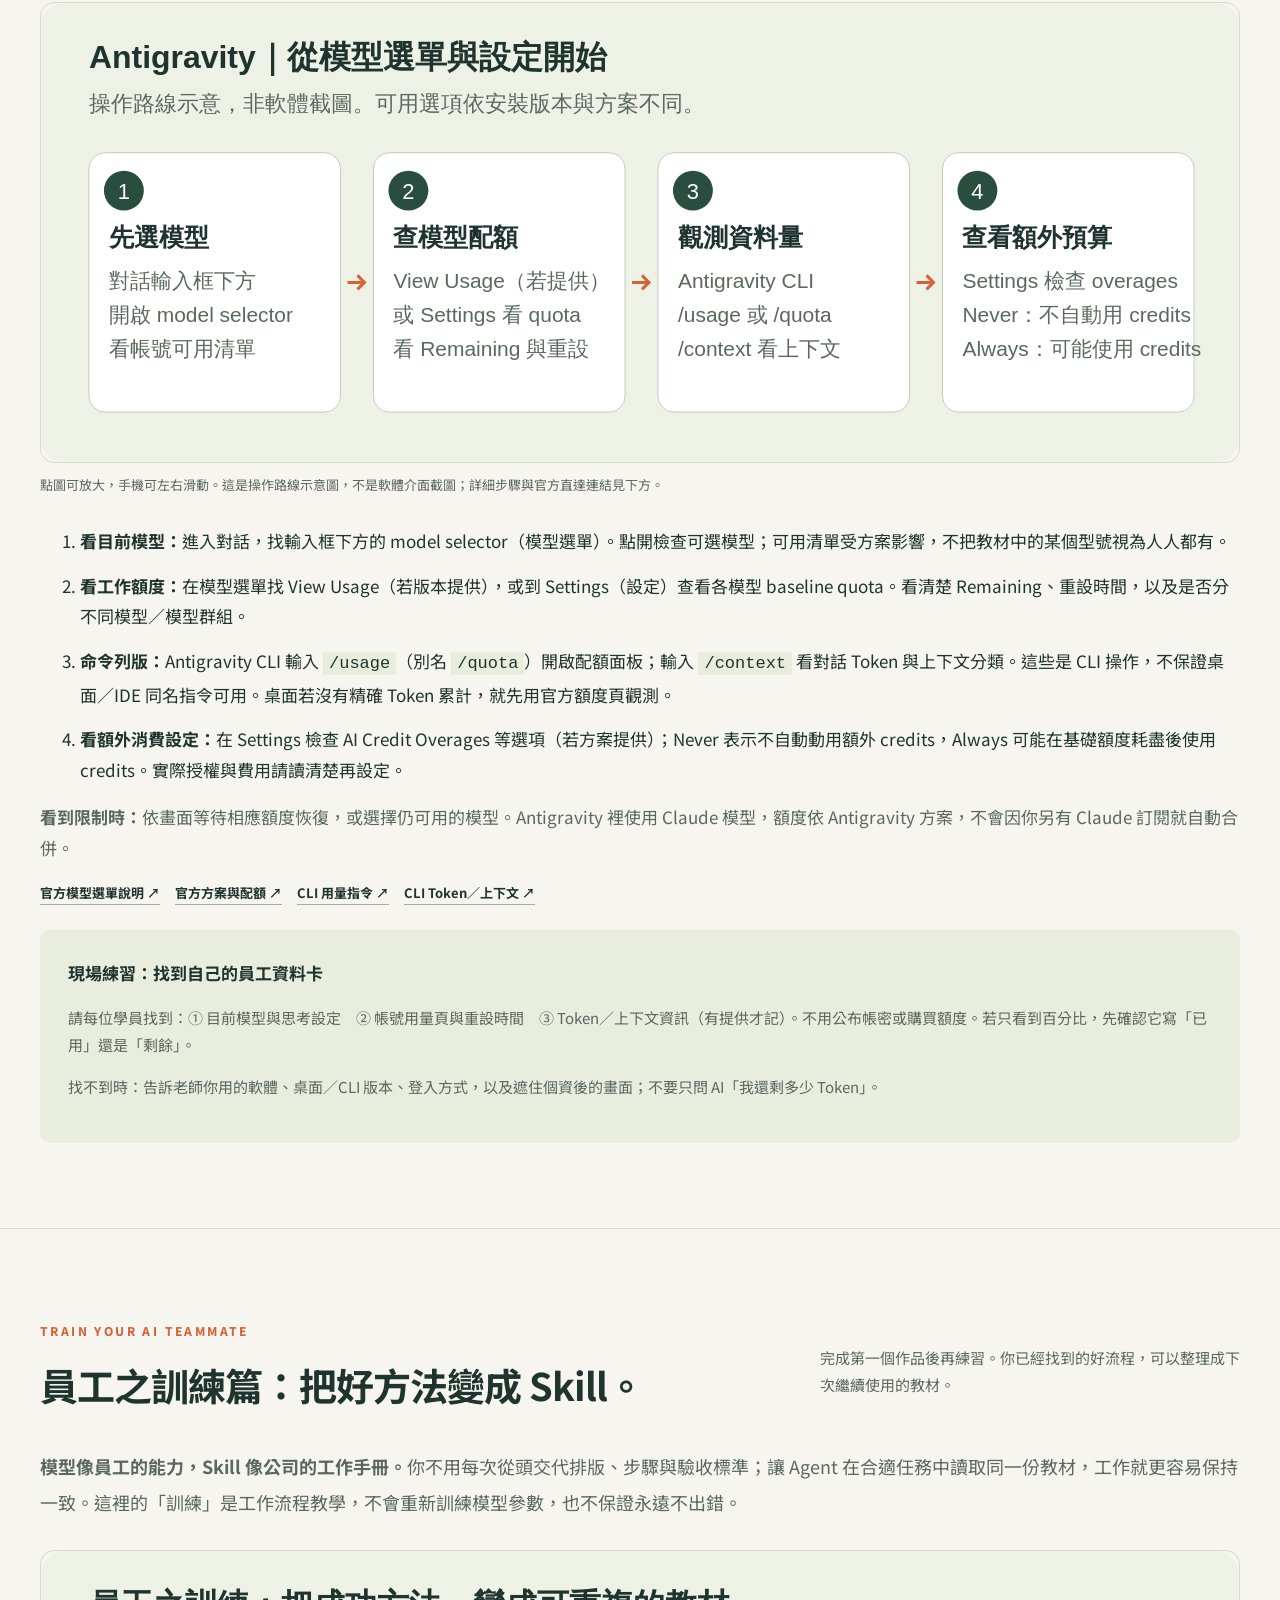
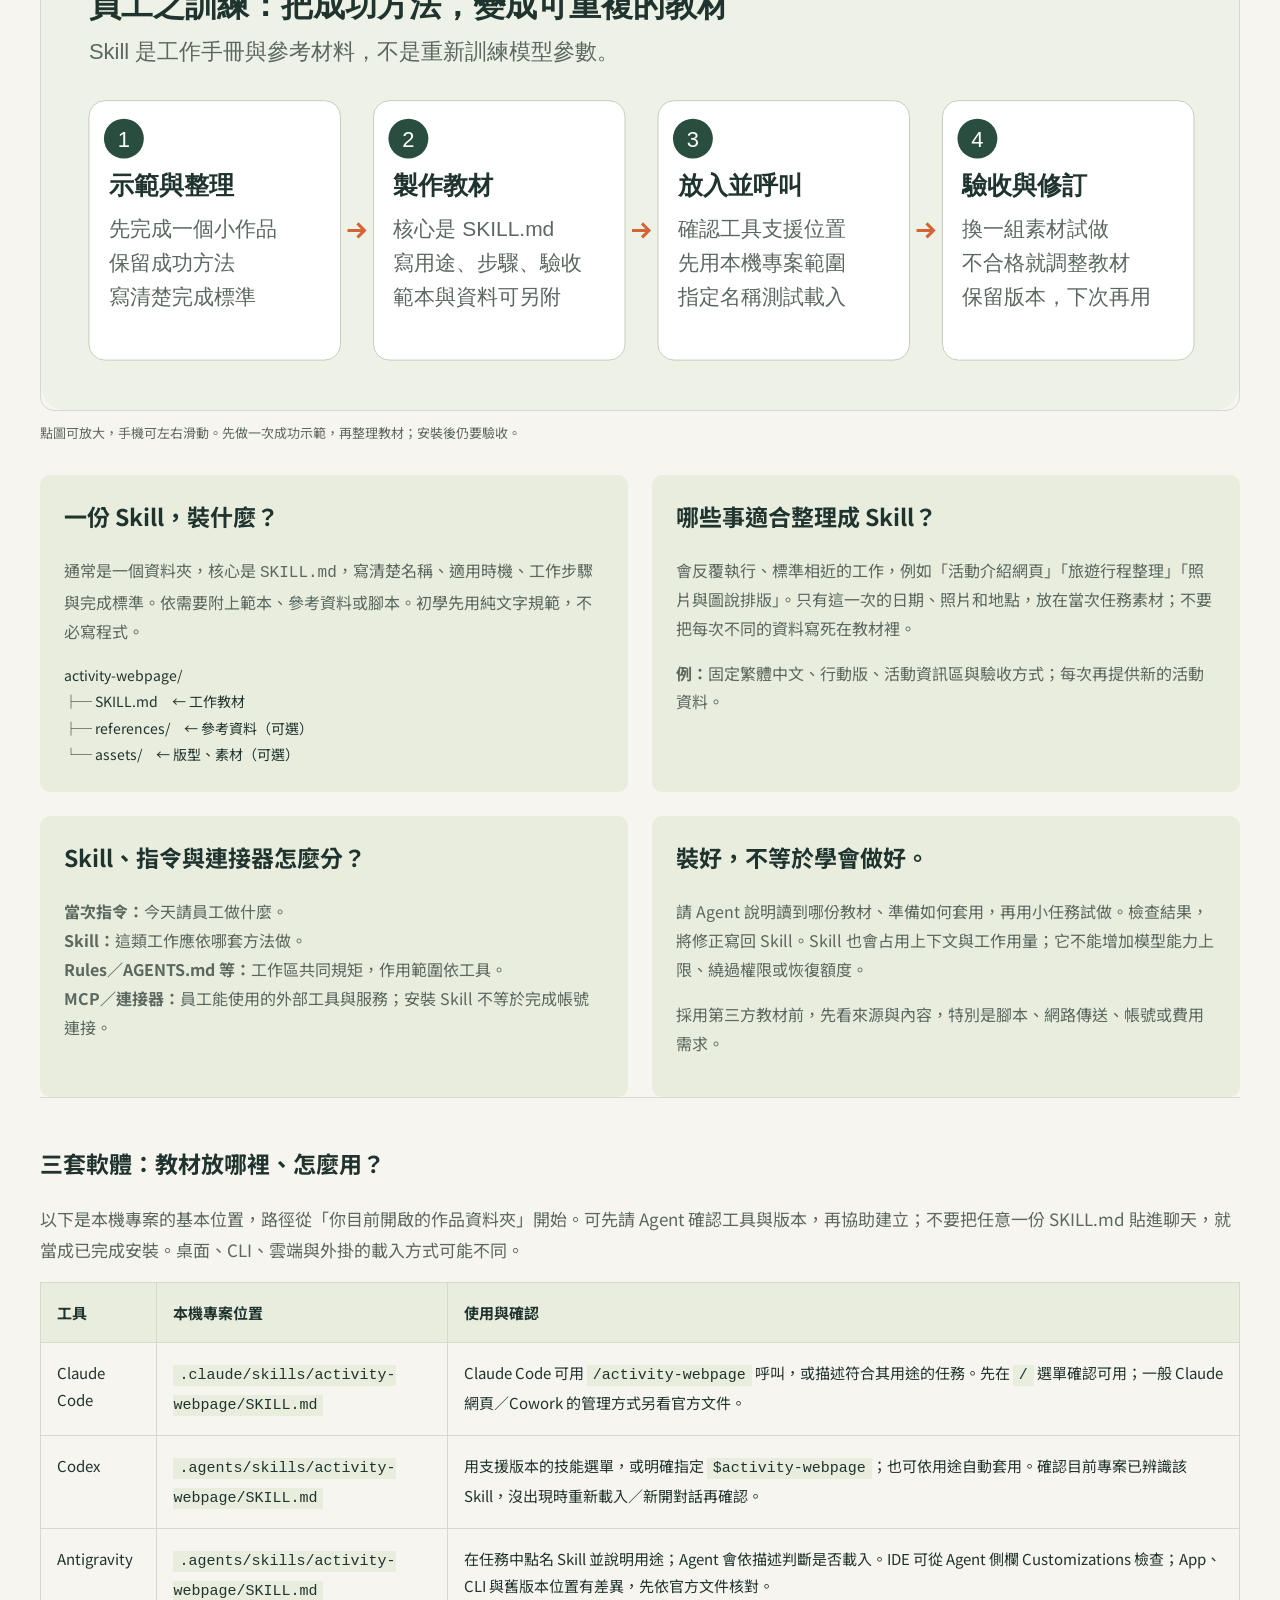
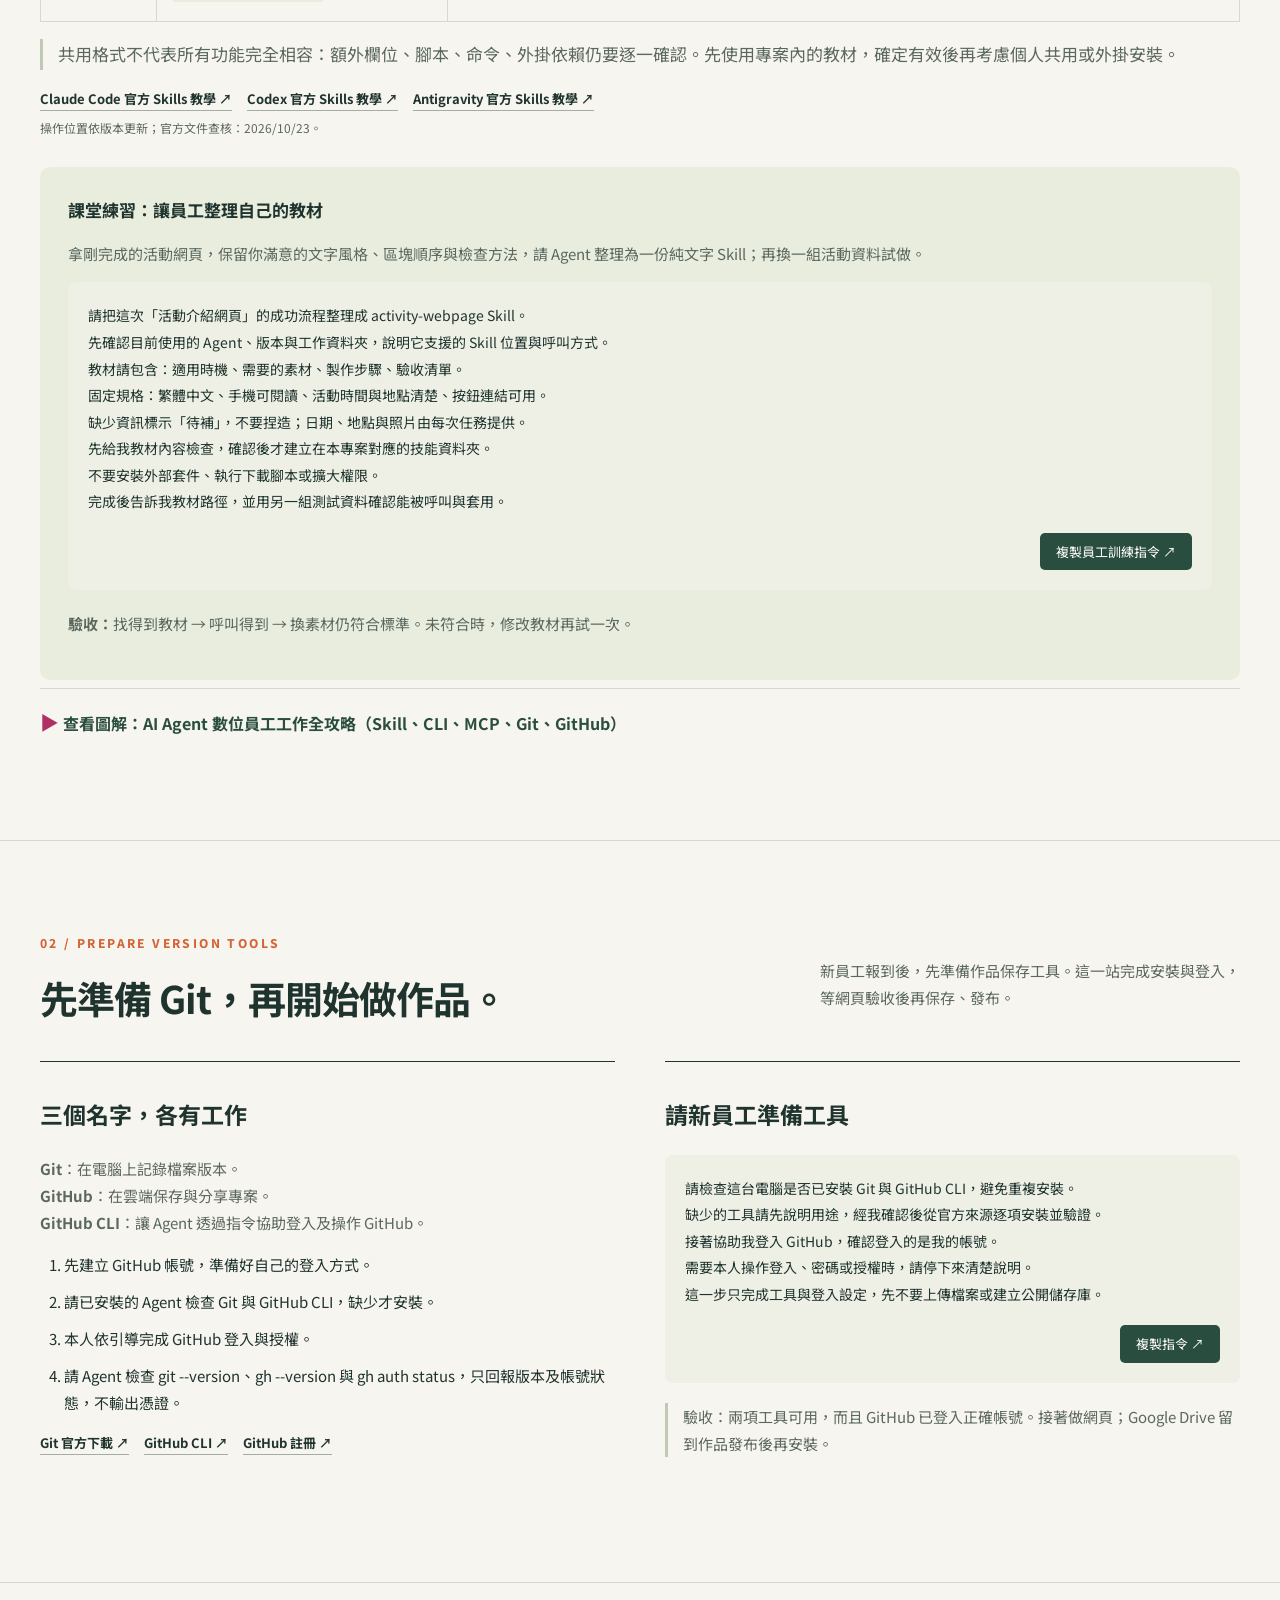
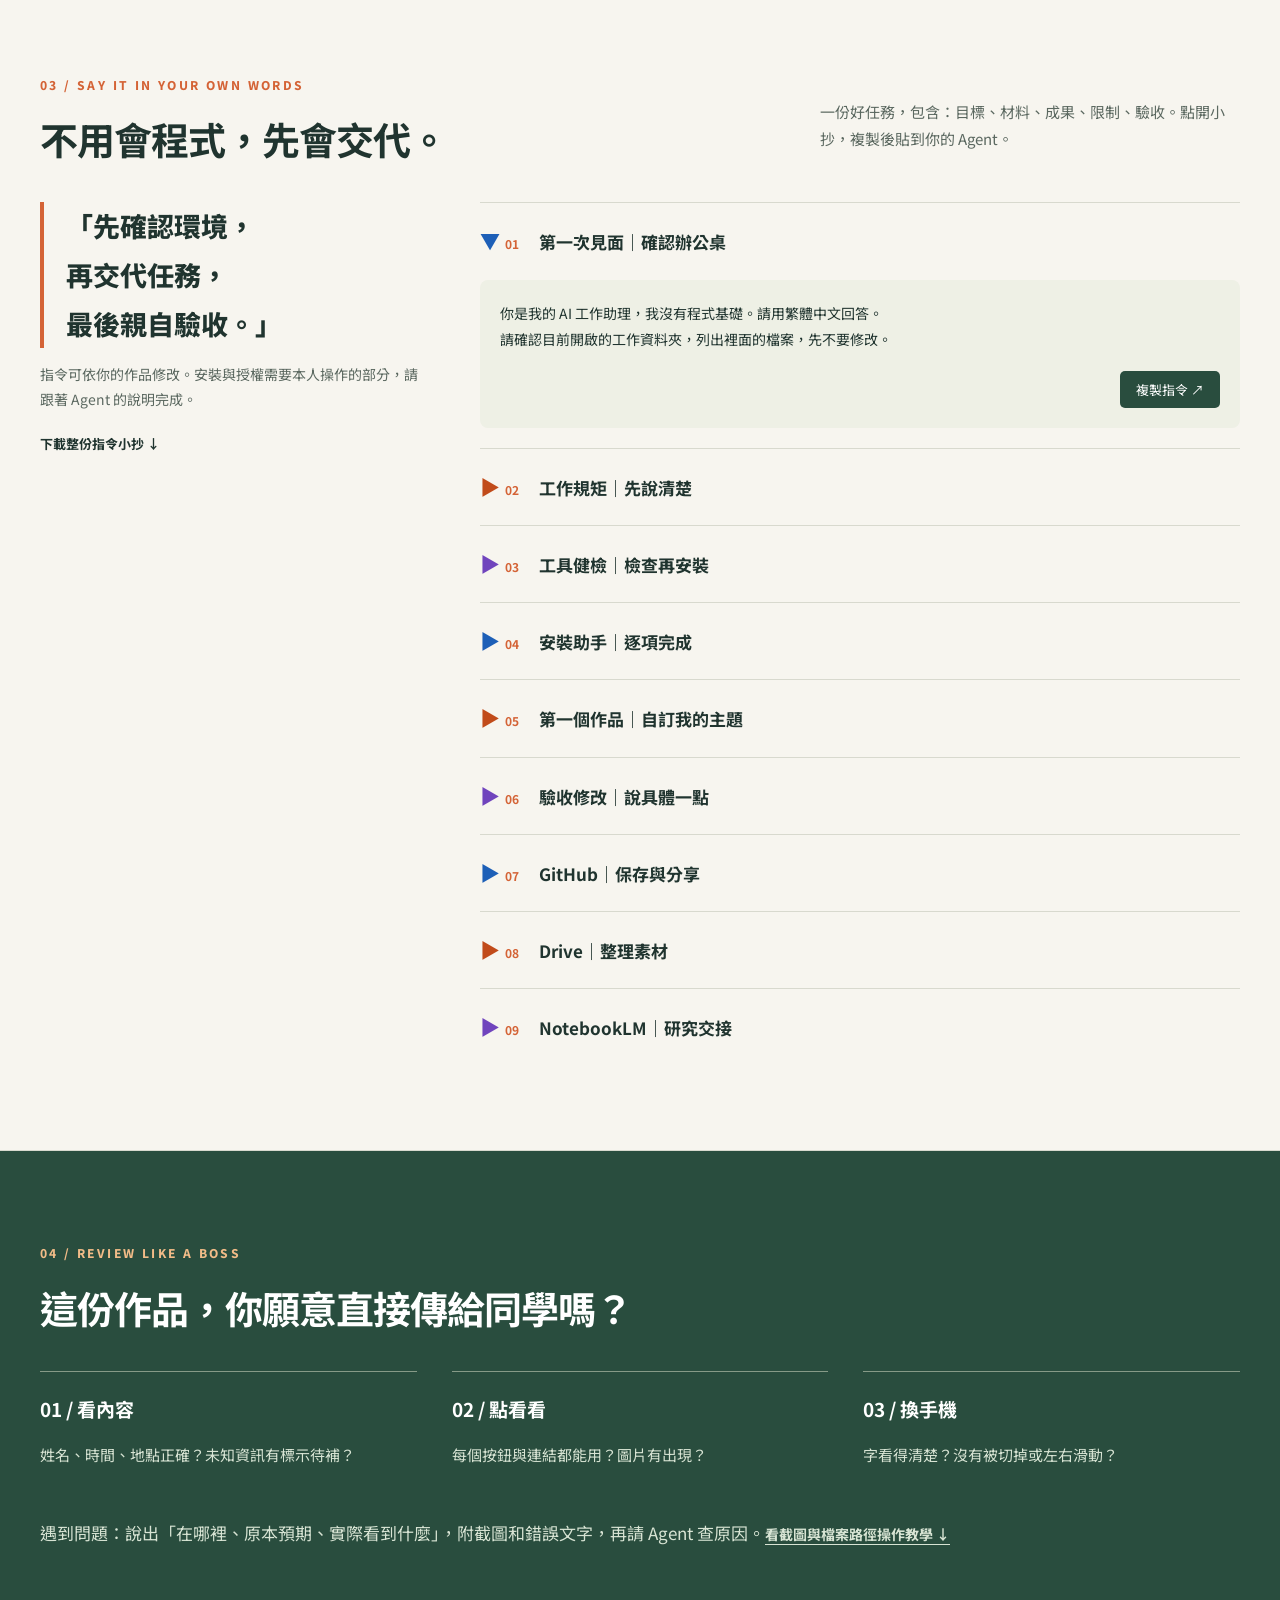
==== commit 5c244e77: "Explain model choices, agent interfaces and efficient token use" ====
--- a/index.html
+++ b/index.html
@@ -1,4 +1,4 @@
-<!doctype html><html lang="zh-Hant"><head><meta charset="utf-8"><meta name="viewport" content="width=device-width,initial-scale=1"><meta name="description" content="零程式基礎，帶 AI 新員工報到。從安裝、設定、中文指令，到第一個網頁與 GitHub 分享。"><title>AI 新員工報到｜同梯 AI Agent 實作教室</title><link rel="stylesheet" href="style.css?v=20261115-arrows"><meta property="og:type" content="website"><meta property="og:title" content="AI 新員工報到｜同梯 AI Agent 實作教室"><meta property="og:description" content="零程式基礎也能開始：比較三款 AI Agent 的能力、費用與生態系，從安裝到完成第一個網頁。"><meta property="og:url" content="https://maskywg.github.io/ai-agent-classroom-20261022/"><meta property="og:image" content="https://maskywg.github.io/ai-agent-classroom-20261022/assets/share-preview-20261114.jpg"><meta property="og:image:width" content="1200"><meta property="og:image:height" content="630"><meta property="og:image:alt" content="AI 新員工報到：三款工具比較，從想法到第一個網站"><meta name="twitter:card" content="summary_large_image"><meta name="twitter:title" content="AI 新員工報到｜同梯 AI Agent 實作教室"><meta name="twitter:description" content="零程式基礎也能開始：比較三款 AI Agent 的能力、費用與生態系，從安裝到完成第一個網頁。"><meta name="twitter:image" content="https://maskywg.github.io/ai-agent-classroom-20261022/assets/share-preview-20261114.jpg"><meta name="twitter:image:alt" content="AI 新員工報到：三款工具比較，從想法到第一個網站"></head><body>
+<!doctype html><html lang="zh-Hant"><head><meta charset="utf-8"><meta name="viewport" content="width=device-width,initial-scale=1"><meta name="description" content="零程式基礎，帶 AI 新員工報到。從安裝、設定、中文指令，到第一個網頁與 GitHub 分享。"><title>AI 新員工報到｜同梯 AI Agent 實作教室</title><link rel="stylesheet" href="style.css?v=20261116-models"><meta property="og:type" content="website"><meta property="og:title" content="AI 新員工報到｜同梯 AI Agent 實作教室"><meta property="og:description" content="零程式基礎也能開始：比較三款 AI Agent、選擇合適模型，學會管理用量並完成第一個網頁。"><meta property="og:url" content="https://maskywg.github.io/ai-agent-classroom-20261022/"><meta property="og:image" content="https://maskywg.github.io/ai-agent-classroom-20261022/assets/share-preview-20261114.jpg"><meta property="og:image:width" content="1200"><meta property="og:image:height" content="630"><meta property="og:image:alt" content="AI 新員工報到：三款工具比較，從想法到第一個網站"><meta name="twitter:card" content="summary_large_image"><meta name="twitter:title" content="AI 新員工報到｜同梯 AI Agent 實作教室"><meta name="twitter:description" content="零程式基礎也能開始：比較三款 AI Agent、選擇合適模型，學會管理用量並完成第一個網頁。"><meta name="twitter:image" content="https://maskywg.github.io/ai-agent-classroom-20261022/assets/share-preview-20261114.jpg"><meta name="twitter:image:alt" content="AI 新員工報到：三款工具比較，從想法到第一個網站"></head><body>
 <a class="skip" href="#journey">跳到課程內容</a><header><a class="brand" href="#">✳ AI 實作教室<span>同梯讀書會</span></a><nav aria-label="主選單"><a href="#journey">學習路線</a><a href="#install">安裝工具</a><a href="#agent-comparison">工具比較</a><a href="#employee-guide">能力與額度</a><a href="#skill-training">員工訓練</a><a href="#prompts">指令小抄</a><a href="#connections">連接與發布</a><a class="navbutton" href="#ready">開始準備 ↗</a></nav></header>
 <main><section class="hero"><div><span class="eyebrow">HELLO, YOUR NEW AI TEAMMATE</span><p class="stamp">零程式基礎也能上手 · 入門實作</p><h1>今天，請一位<br><em>厲害的 AI 員工。</em></h1><p class="lead">你決定目標，AI 動手執行。<br>從安裝、交代任務，到做出第一個能分享的網頁，<br>一起把「我不會」變成「我做到了」。</p><div class="actions"><a class="primary" href="#journey">帶新員工報到 →</a><a class="secondary" href="photo-slides/index.html" target="_blank">看課程架構簡報 ↗</a></div><div class="herofoot"><span>01 Agent＋Git</span><span>02 製作與發布</span><span>03 Drive 素材</span></div></div><figure class="poster"><img src="assets/course-map.png" alt="手繪課程地圖：準備筆電與素材、安裝 AI Agent、製作網頁、串接 GitHub 與雲端同步"><figcaption>YOUR FIRST MISSION / 從想法到作品</figcaption></figure></section>
 <section class="statement"><span>先認識你的新同事</span><h2>會聊天，也會動手。<br>合作的關鍵，是把工作說清楚。</h2><p>Agent 在你授權的工作環境裡讀取檔案、製作作品並協助檢查。你負責提供材料與驗收；AI 仍可能犯錯，成果要親自打開看看。「本機 Agent」是應用程式能操作本機工作環境，不代表模型完全離線運作。</p><details class="agent-comparison" id="local-cloud-comparison"><summary>查看圖解：本機 AI Agent 與雲端 AI Agent 有什麼不同？</summary><div class="comparison-content"><p><a class="textlink" href="assets/local-cloud-agent-comparison.png" target="_blank" rel="noopener">另開原圖放大觀看 ↗</a></p><a href="assets/local-cloud-agent-comparison.png" target="_blank" rel="noopener" aria-label="開啟本機與雲端 AI Agent 比較原圖"><img src="assets/local-cloud-agent-comparison.png" alt="本機與雲端 AI Agent 比較示意圖，包含執行位置、模型運算、檔案存取及 Google Drive 存取關係" width="1448" height="1086" loading="lazy"></a></div></details></section>
@@ -16,7 +16,39 @@
 5. 若無法讀取，請說明需要我選擇資料夾或授權的步驟。
 我確認位置正確後，再開始製作。</pre><button class="copy" data-copy="workspace-check-prompt">複製工作資料夾確認指令 ↗</button></div></article></div><div class="notebook"><b>驗收：你和 AI 指的是同一張辦公桌嗎？</b><p>核對 Agent 回報的完整路徑，確認它能列出你剛放入的文字檔。作品完成後，回到同一資料夾找成品，依 Agent 說明開啟預覽。</p><p>只貼檔案路徑，不一定會切換目前專案；請明確確認工作資料夾。若顯示「找不到檔案」或「沒有權限」，先檢查位置與授權，再繼續。</p><a href="#help-tips">看 Mac／Windows 複製路徑教學 ↗</a></div></section>
 <section id="employee-guide"><div class="sectionhead"><div><span class="eyebrow">KNOW YOUR AI TEAMMATE</span><h2>認識員工能力，也看懂工作額度。</h2></div><p>安裝、登入後先做這一站。以下用員工比喻幫助理解；實際配額依帳號、方案、模型與官方介面為準。查核：2026/10/23。</p></div>
-<figure class="guide-figure"><a href="assets/employee-concepts.svg" target="_blank" rel="noopener" aria-label="開啟完整圖解"><img src="assets/employee-concepts.svg" alt="四張員工資料卡：模型是能力、Token是資料量、上下文是辦公桌、額度是排班表"></a><figcaption>先辨認你看到的是哪個數字，再決定要換模型、整理對話或等待配額恢復。</figcaption></figure><div class="employee-concepts"><article><h3>模型＝員工的專長與能力</h3><p>軟體是辦公室，模型是裡面的員工。同一套軟體可能讓你選不同模型。改字、整理資料可先用快速／輕量模型；複雜規劃、除錯再選推理能力較強的模型。先做小任務驗收，沒有一位員工適合所有工作。</p></article><article><h3>推理強度＝這次思考的投入</h3><p>同一位員工也能快速處理，或花更多心力研究。High／Max、Thinking 等設定是思考投入，不是「保證正確」；通常會影響等待與消耗。初學先用預設或一般強度，遇到難題再提高。</p></article><article><h3>Token＝讀寫資料的計量單位</h3><p>可想成員工處理的「資料小格」，但不是一字一格，也不是一分鐘。指令、讀進來的檔案、對話紀錄、工具回傳、回答，以及部分模型的推理都可能影響消耗。只說一句「幫我做網站」，背後也可能讀寫很多內容。</p></article><article><h3>上下文＝辦公桌的容量</h3><p>桌上能同時攤開的資料有限；context 使用百分比表示這一段對話的資料空間。接近滿載時可先保存成果、整理摘要，再延續或另開任務。桌子整理乾淨，不代表帳號使用額度恢復。</p></article><article><h3>使用限制＝工作量配額與排班</h3><p>可比喻「這一班／這一週還能接多少工作」。較難的任務可能較耗額度；五小時視窗是配額計算週期，並非保證五小時連續工作。各方案可能有短期、每週或模型別限制，請看實際重設時間。</p></article><article><h3>Credits／API＝另一份加班預算</h3><p>訂閱額度、額外 credits 與 API 用量要分開看。購買月費不等於 API 免費；切換模型也不保證有新的獨立配額。需要加購時，先看計費方式與金額；課堂先使用既有額度。</p></article></div>
+<div class="model-brains" id="model-brains">
+<div class="model-guide-heading"><span class="eyebrow">CHOOSE THE RIGHT BRAIN</span><h3>員工可以換腦袋：選對模型，也顧好用量。</h3><p><strong>Model 是大腦，Agent 是員工，CLI 是文字操作介面。</strong>先看任務需要什麼，再從帳號實際可用的模型中選擇；較新的模型，也不代表每項小工作都值得用最強設定。</p></div>
+<details class="brain-detail" id="model-concepts"><summary>① 先分清楚：換大腦、換介面、換工具，有什麼不同？</summary><div class="brain-body">
+<div class="brain-concepts"><article><span class="brain-label">Model｜大腦</span><h4>負責理解、推理與生成</h4><p>例如 Gemini、Claude、GPT 系列。改模型是在換推理與生成能力；High 等推理設定則是在調整這次思考的投入。</p></article><article><span class="brain-label">Agent｜員工</span><h4>接任務、規劃並使用工具</h4><p>例如用 Claude Code、Codex 或 Antigravity 完成網站修改。成果同時受模型、工具、工作流程、素材與權限影響。</p></article><article><span class="brain-label">CLI｜文字操作介面</span><h4>可以讓你操作 Agent，也可讓 Agent 操作工具</h4><p>Codex CLI 是用命令列與 Codex 合作的介面；Agent 執行 <code>git status</code>、<code>npm test</code>，則是在使用其他工具的文字指令。模型下拉選單本身不是 CLI。</p></article></div>
+<div class="brain-loop"><b>你交代任務</b><span aria-hidden="true">→</span><b>Agent 在 Model 協助下規劃</b><span aria-hidden="true">↔</span><b>使用檔案、終端機、瀏覽器等工具</b><span aria-hidden="true">→</span><b>檢查結果、繼續修正</b></div><p class="brain-footnote">這是概念示意：規劃、執行與檢查會反覆進行；有些工作不需要 CLI，也能用編輯檔案或瀏覽器工具完成。</p>
+</div></details>
+<details class="brain-detail" id="model-roster"><summary>② 最新可用模型：三位員工分別能換哪些大腦？</summary><div class="brain-body">
+<p class="brain-freshness"><b>官方資料查核：2026/11/16。</b>以下是本次查核的模型與例子；實際選單受訂閱、版本、地區及管理員設定影響。這是靜態教材，不會自動偵測新模型，操作時請再核對下方官方清單。</p>
+<div class="brain-roster">
+<article class="brain-agent brain-claude"><div class="brain-brand"><img src="assets/logos/claude-official.png" width="48" height="48" alt="Claude 圖示"><h4>Claude Code</h4></div><p><b>主要換 Claude 家族的大腦。</b></p><ul><li><b>Haiku 5.5：</b>簡單、規格清楚的整理與修改。</li><li><b>Sonnet 5.5：</b>日常程式與網站製作。</li><li><b>Opus 5.5：</b>較複雜的推理、規劃與除錯。</li><li><b>Fable 5.2：</b>支援帳號的進階長任務選項；課堂先不必使用。</li></ul><p><b>在哪裡換：</b>桌面 Code 的模型選單；Claude Code CLI 用 <code>/model</code>。版本別名可能隨更新改變。</p><a class="textlink" href="https://code.claude.com/docs/en/model-config" target="_blank" rel="noopener">核對 Claude Code 官方模型設定 ↗</a></article>
+<article class="brain-agent brain-codex"><div class="brain-brand"><img src="assets/logos/codex-official.png" width="48" height="48" alt="Codex 圖示"><h4>Codex</h4></div><p><b>一般登入使用 OpenAI 提供的大腦。</b></p><ul><li><b>GPT-6 Luna：</b>摘要、擷取、格式轉換等明確任務。</li><li><b>GPT-6.1 Terra：</b>日常寫作、理解圖表與畫面。</li><li><b>GPT-6.1 Sol：</b>跨程式、應用與文件的持續工作。</li><li><b>GPT-6 Astra：</b>需要深入判斷的複雜工作。</li></ul><p><b>在哪裡換：</b>輸入框附近的模型／推理控制，必要時開 Advanced；Codex CLI 用 <code>/model</code>。雲端任務的選擇方式可能不同。</p><a class="textlink" href="https://learn.chatgpt.com/docs/models" target="_blank" rel="noopener">核對 Codex 官方模型清單 ↗</a></article>
+<article class="brain-agent brain-google"><div class="brain-brand"><img src="assets/logos/antigravity-official.png" width="48" height="48" alt="Google Antigravity 圖示"><h4>Antigravity</h4></div><p><b>能使用 Gemini，也有特定合作模型。</b></p><ul><li><b>Gemini 4 Hydrogen／3.8 Flash：</b>可考慮用於較快的執行與清楚的小任務。</li><li><b>Gemini 4 Argon／Carbon：</b>較複雜的規劃與推理選項，依方案提供。</li><li><b>Claude Sonnet 5.5／Opus 5.5（Thinking）：</b>支援方案也能選用 Claude。</li><li><b>Orchestrator：</b>搭配 Gemini 規劃模型與 Hydrogen 執行，屬協作選項。</li></ul><p><b>在哪裡換：</b>對話輸入框下方的模型選單。工作進行中切換，可能到下一個回合才生效。</p><a class="textlink" href="https://antigravity.google/docs/models" target="_blank" rel="noopener">核對 Antigravity 官方模型清單 ↗</a></article>
+</div><p class="brain-alert"><b>即將停用：</b>Antigravity 官方列出的 Claude 4.6 與 GPT-OSS-120B 舊選項，預定於 2026/11/18 移除；新練習請以當前選單中的受支援模型為準。</p><p class="brain-footnote">一般帳號的模型選單，與自行設定 API／第三方模型供應商是不同用法。另訂 Claude 不會自動增加 Antigravity 的 Claude 額度；換模型也不會自動安裝工具、擴大權限或重設用量。</p>
+</div></details>
+<details class="brain-detail" id="model-recommendations"><summary>③ 怎麼選才適當？按任務大小挑模型與思考強度</summary><div class="brain-body">
+<p>以下是本課程的起步建議，不是同一成本或速度的保證。用熟悉的小任務驗收，效果足夠就維持；遇到問題再提高能力或思考投入。</p>
+<div class="brain-task brain-task-light"><div><span class="brain-level">小修改</span><h4>改日期、換連結、整理已給的文字</h4><p>範圍明確、容易驗收。先用快速模型與低／預設思考設定。</p></div><p><b>Claude Code：</b>Haiku 5.5<br><b>Codex：</b>Luna；寫作或看畫面可試 Terra<br><b>Antigravity：</b>Hydrogen／Flash，使用支援的較低思考設定</p></div>
+<div class="brain-task brain-task-normal"><div><span class="brain-level">一般製作</span><h4>做一個網頁、調整手機排版、修已知錯誤</h4><p>先用兼顧能力與等待時間的模型；預設或中等思考起步。</p></div><p><b>Claude Code：</b>Sonnet 5.5<br><b>Codex：</b>GPT-6.1 Sol<br><b>Antigravity：</b>先用 Hydrogen；需要較多規劃再試 Argon 或可用的 Sonnet</p></div>
+<div class="brain-task brain-task-hard"><div><span class="brain-level">複雜難題</span><h4>找跨檔案錯誤、重整架構、比較多份資料</h4><p>先縮小問題並提供證據；確有需要時再提高模型能力或推理強度。</p></div><p><b>Claude Code：</b>Opus 5.5<br><b>Codex：</b>Astra 或 Sol，依需要提高思考<br><b>Antigravity：</b>Argon／Carbon、Opus，或可用的 Orchestrator</p></div>
+<p class="brain-alert"><b>換模型 ≠ 調思考 ≠ 開多位員工。</b>同一模型可有不同推理強度；部分協作模式會用多個模型或子代理。它們可能改變等待與消耗，初學先用單一 Agent 的一般設定。</p>
+</div></details>
+<details class="brain-detail" id="model-token-tips"><summary>④ 節省 Token 與用量：先交代清楚，再讓員工動手</summary><div class="brain-body">
+<ol class="brain-saving"><li><b>限定修改範圍：</b>說明檔案、區塊及驗收方式。例如「只改頁尾日期，完成後檢查顯示」，減少無關搜尋與重做。</li><li><b>材料一次給齊：</b>附正確路徑、原文、照片及錯誤訊息，避免讓 Agent 反覆猜測、重讀整個專案。</li><li><b>不要每次重做整站：</b>需要改一句，就指定那一句；較大的任務先確認方向，再集中修改相關部分。</li><li><b>先用足夠的思考強度：</b>改字整理用低／預設，複雜分析再提高。高強度通常需要更多推理用量，不能保證一次做對。</li><li><b>上下文太雜先整理：</b>保存成果及簡短交接摘要，必要時另開任務；但新任務仍可能需要重新讀檔，不能保證一定省。</li><li><b>比較實際成果與用量：</b>請員工簡短回報改了什麼、如何驗證及未完成事項。回答短不代表背景推理或工具消耗一定少。</li></ol><p class="brain-alert"><b>Token、訂閱額度與金額要分開看。</b>不同模型的每 Token 費率或額度權重可能不同；較便宜不代表 Token 一定較少。目標是用足夠的模型完成並驗收，減少反覆重試，觀察實際用量。</p>
+<p class="brain-footnote"><b>模型單價、Token 數與訂閱額度是三件事。</b>便宜模型未必用較少 Token；昂貴模型若減少重做，也可能更合算。以上做法是減少不必要工作，並非節省固定百分比的承諾。</p>
+<div class="promptbody"><pre>請先確認本次任務的範圍、素材與驗收標準。
+只讀取與修改相關檔案，不要重做整個網站。
+若能辨識目前模型與思考設定，請回報；看不到就說明限制，不要猜。
+先以足夠完成工作的模型與一般思考設定處理。
+若需要換模型、提高強度或動用額外付費用量，先說明原因與選項。
+完成後簡短列出修改內容、驗證結果與待處理事項。</pre></div>
+</div></details>
+</div>
+<figure class="guide-figure"><a href="assets/employee-concepts.svg" target="_blank" rel="noopener" aria-label="開啟完整圖解"><img src="assets/employee-concepts.svg" alt="四張員工資料卡：模型是能力、Token是資料量、上下文是辦公桌、額度是排班表"></a><figcaption>先辨認你看到的是哪個數字，再決定要換模型、整理對話或等待配額恢復。</figcaption></figure><div class="employee-concepts"><article><h3>Model＝員工的大腦</h3><p>Agent 像會規劃與使用工具的員工；Model 是提供理解、推理與生成能力的大腦。相同 Agent 可以在支援範圍內換模型。CLI 是文字操作介面，模型選單則是挑選大腦的地方。<a class="textlink" href="#model-brains">看三位員工可以換哪種腦袋 ↓</a></p></article><article><h3>推理強度＝這次思考的投入</h3><p>同一位員工也能快速處理，或花更多心力研究。High／Max、Thinking 等設定是思考投入，不是「保證正確」；通常會影響等待與消耗。初學先用預設或一般強度，遇到難題再提高。</p></article><article><h3>Token＝讀寫資料的計量單位</h3><p>可想成員工處理的「資料小格」，但不是一字一格，也不是一分鐘。指令、讀進來的檔案、對話紀錄、工具回傳、回答，以及部分模型的推理都可能影響消耗。只說一句「幫我做網站」，背後也可能讀寫很多內容。</p></article><article><h3>上下文＝辦公桌的容量</h3><p>桌上能同時攤開的資料有限；context 使用百分比表示這一段對話的資料空間。接近滿載時可先保存成果、整理摘要，再延續或另開任務。桌子整理乾淨，不代表帳號使用額度恢復。</p></article><article><h3>使用限制＝工作量配額與排班</h3><p>可比喻「這一班／這一週還能接多少工作」。較難的任務可能較耗額度；五小時視窗是配額計算週期，並非保證五小時連續工作。各方案可能有短期、每週或模型別限制，請看實際重設時間。</p></article><article><h3>Credits／API＝另一份加班預算</h3><p>訂閱額度、額外 credits 與 API 用量要分開看。購買月費不等於 API 免費；切換模型也不保證有新的獨立配額。需要加購時，先看計費方式與金額；課堂先使用既有額度。</p></article></div>
 <p class="note"><b>看懂百分比：</b>Used 80% 是已用八成；Remaining 80% 是剩八成。Context 80% 則是桌面已放八成資料，不能拿來推算月費剩多少。平台未顯示精確 Token 時，不請 AI 猜出一個數字；以用量頁為準。</p>
 <div class="usage-guides">
 <article id="claude-usage"><h3>Claude Code：到哪裡查？</h3><figure class="guide-figure"><a href="assets/claude-usage-guide.svg" target="_blank" rel="noopener" aria-label="開啟完整圖解"><img src="assets/claude-usage-guide.svg" alt="Claude Code模型選擇、額度與Token查詢路線"></a><figcaption>點圖可放大，手機可左右滑動。這是操作路線示意圖，不是軟體介面截圖；詳細步驟與官方直達連結見下方。</figcaption></figure><ol><li><b>看方案額度：</b>瀏覽器登入同一 Claude 帳號 → 個人選單 → Settings（設定）→ Usage（使用量）。也可直接開啟下方官方用量頁，查看方案限制、重設時間與額外用量設定。</li><li><b>命令列版觀測：</b>在正在執行的 Claude Code 提示列輸入 <code>/usage</code>，看可用的方案用量與當次統計；<code>/context</code> 看上下文占用。不要貼到一般作業系統終端機，也不要假設 Claude 一般聊天視窗支援相同指令。</li><li><b>選模型：</b>Claude Code CLI 輸入 <code>/model</code> 開啟選單；桌面版 Code 工作區則找目前模型名稱／模型選單，選帳號實際提供的模型。先用一般模型處理小修改，較難任務再選深度推理。</li><li><b>若用 API key：</b>請到 Claude Console 的 Usage／帳務看實際用量；部分版本支援 <code>/cost</code>，新版也會在 <code>/usage</code> 顯示 session 統計。訂閱者看到的估算成本，不等於另外收取那筆費用。</li></ol><p><b>看到限制時：</b>先確認是哪個視窗或模型的額度與重設時間；整理好檔案，等恢復或依帳號可用選項調整。取不到用量與用量耗盡是兩件事。</p><div class="links"><a href="https://claude.ai/settings/usage" target="_blank" rel="noopener">Claude 用量頁 ↗</a><a href="https://code.claude.com/docs/en/costs" target="_blank" rel="noopener">官方用量說明 ↗</a><a href="https://code.claude.com/docs/en/model-config" target="_blank" rel="noopener">官方模型設定 ↗</a></div></article>
@@ -94,4 +126,4 @@
 <section class="media" id="course-intro"><div><span class="eyebrow">TODAY’S COURSE MAP</span><h2>先看課程架構，再開始動手。</h2><p>實景照片版有聲簡報，共 10 頁、約 4 分 10 秒，帶你掌握今天的六站流程。用六站了解今天要做什麼、依什麼順序，以及每站的完成標準。</p><p>點選下方「全部連播」，即可播放旁白並自動換頁；也可用左右箭頭自行切頁。</p><a class="primary" href="photo-slides/index.html" target="_blank" rel="noopener">開啟完整有聲簡報 ↗</a></div><iframe class="course-slideshow" src="photo-slides/index.html" title="今天的課程架構：實景照片版有聲動畫簡報" loading="lazy" allow="autoplay; fullscreen" allowfullscreen></iframe></section>
 <section id="ready" class="split ready"><div><span class="eyebrow">READY WHEN YOU ARE</span><h2>把第一個作品，<br>帶回家。</h2><p>學習進度只存在目前瀏覽器，不會送到老師端。換電腦或清除瀏覽資料後，進度可能消失。</p><div class="progress"><div id="progressbar"></div></div><strong id="progresslabel" aria-live="polite">已完成 0 / 9</strong><p id="savehint"></p><button id="reset" class="secondary">重設進度</button></div><div><label class="check"><input type="checkbox" data-check="0"><span>帶 Windows／Mac 筆電與充電器</span></label><label class="check"><input type="checkbox" data-check="1"><span>準備一個小主題、300～500 字及 3～5 張可使用的照片</span></label><label class="check"><input type="checkbox" data-check="2"><span>選一套 Agent，完成安裝與登入</span></label><label class="check"><input type="checkbox" data-check="7"><span>安裝 Git、GitHub CLI，完成 GitHub 登入</span></label><label class="check"><input type="checkbox" data-check="3"><span>建立「AI練習」資料夾，成功讀取一份檔案</span></label><label class="check"><input type="checkbox" data-check="4"><span>做出網頁並親自開啟預覽</span></label><label class="check"><input type="checkbox" data-check="5"><span>檢查文字、圖片、按鈕與手機畫面</span></label><label class="check"><input type="checkbox" data-check="6"><span>保存 GitHub 版本，若要分享則確認公開網址</span></label><label class="check"><input type="checkbox" data-check="8"><span>最後安裝 Google Drive，確認素材可在本機讀取</span></label></div></section>
 <section class="teacher"><span class="eyebrow">TEACHER'S CORNER</span><h2>老師備課工具箱</h2><p>課前問卷涵蓋設備、工具偏好、安裝與付費狀態、主題與協助需求。這份教材尚未填入實際學員問卷網址。</p><details><summary>建立自己的 Google 課前問卷</summary><ol><li>下載精簡程式碼，在 Google Apps Script 新增專案。</li><li>完整貼入 Code.gs 並儲存，選擇 createSurvey → 執行。</li><li>本人依提示授權，在執行記錄取得編輯及填答網址。</li><li>自己試填後，把學員填答網址加入教材；編輯網址留給老師。</li></ol><p>只需執行一次，不用部署成網頁應用程式。此下載版已移除 Linux 與桌機選項；尚未代你在 Google 帳號執行。</p><div class="links"><a href="downloads/create-survey.gs" download>下載問卷程式 ↓</a><a href="https://script.google.com/" target="_blank" rel="noopener">開啟 Apps Script ↗</a></div></details></section>
-</main><footer><a class="brand" href="#">✳ AI 實作教室</a><p>同梯讀書會 · 先做出第一個作品，再慢慢變厲害。<br>教材更新版 / 2026.11.15 · 工具介面、資格與安裝方式請以各項官方說明為準。</p><a href="#install">官方工具與說明 ↑</a></footer><div id="toast" role="status" aria-live="polite"></div><script src="app.js"></script></body></html>+</main><footer><a class="brand" href="#">✳ AI 實作教室</a><p>同梯讀書會 · 先做出第一個作品，再慢慢變厲害。<br>教材更新版 / 2026.11.16 · 工具介面、資格與安裝方式請以各項官方說明為準。</p><a href="#install">官方工具與說明 ↑</a></footer><div id="toast" role="status" aria-live="polite"></div><script src="app.js"></script></body></html>
--- a/style.css
+++ b/style.css
@@ -38,3 +38,6 @@
 .prompt:nth-of-type(3n+2){--disclosure-color:#c14b1a}
 .prompt:nth-of-type(3n){--disclosure-color:#7044bd}
 .teacher details{--disclosure-color:#08776c}
+
+/* Model, Agent and CLI: task-first model selection. */
+.model-brains{margin:32px 0 42px;padding:26px;border:1px solid #cbd7dc;border-radius:16px;background:#edf2f4}.model-guide-heading h3{font-size:26px;margin:10px 0}.model-guide-heading p{font-size:16px}.brain-detail{margin-top:14px;border:1px solid #cbd7dc;border-radius:10px;background:#fffdf8}.brain-detail>summary{padding:18px 20px;font-size:17px}.brain-detail[open]>summary{border-bottom:1px solid #d9dfe0}.brain-body{padding:20px}.brain-body p,.brain-body li{font-size:15px}.brain-body h4{font-size:19px;line-height:1.5;margin:12px 0}.brain-concepts,.brain-roster{display:grid;grid-template-columns:repeat(3,minmax(0,1fr));gap:16px}.brain-concepts article{padding:18px;border-radius:12px;background:#eff3f5}.brain-label{font-size:14px;font-weight:800;color:#1d5fb7}.brain-concepts article:nth-child(2) .brain-label{color:#bc4d22}.brain-concepts article:nth-child(3) .brain-label{color:#7044bd}.brain-loop{display:flex;flex-wrap:wrap;gap:12px;align-items:center;margin-top:24px;padding:18px;border-radius:10px;background:#e5ecdf;font-size:15px}.brain-loop>span{font-weight:900;color:#b95120}.brain-agent{padding:18px;border:1px solid #d9dfe0;border-top:4px solid var(--agent-accent);border-radius:12px;min-width:0}.brain-claude{--agent-accent:#bd522b}.brain-codex{--agent-accent:#245db0}.brain-google{--agent-accent:#08776c}.brain-brand{display:flex;align-items:center;gap:10px}.brain-brand img{object-fit:contain;flex-shrink:0}.brain-brand h4{margin:0;color:var(--agent-accent)}.brain-agent ul{padding-left:20px}.brain-agent li{margin:12px 0}.brain-agent .textlink{font-size:13px;text-decoration:underline}.brain-freshness,.brain-alert{padding:16px;border-radius:10px;background:#fff0d8}.brain-body .brain-footnote{font-size:13px;color:#52636b;line-height:1.9}.brain-task{display:grid;grid-template-columns:1fr 1fr;gap:22px;padding:20px;border-radius:12px;margin:16px 0;background:#eef3f7;border-left:5px solid #245db0}.brain-task-normal{border-color:#08776c;background:#edf5f1}.brain-task-hard{border-color:#7044bd;background:#f3eff8}.brain-level{font-size:13px;font-weight:800;letter-spacing:1px}.brain-task h4{margin:6px 0}.brain-task p{margin:8px 0}.brain-saving{padding-left:22px}.brain-saving li{padding-left:4px;margin:14px 0}.brain-body code{padding:2px 5px;border-radius:4px;background:#e9edf1;overflow-wrap:anywhere}#model-concepts{--disclosure-color:#1d5fb7}#model-roster{--disclosure-color:#c14b1a}#model-recommendations{--disclosure-color:#7044bd}#model-token-tips{--disclosure-color:#08776c}@media(max-width:850px){.brain-roster{grid-template-columns:1fr}.brain-concepts{grid-template-columns:1fr}.brain-task{grid-template-columns:1fr;gap:4px}}@media(max-width:720px){.model-brains{padding:16px}.model-guide-heading h3{font-size:23px}.brain-detail>summary{padding:16px;font-size:16px}.brain-body{padding:14px}.brain-agent{padding:16px}.brain-loop{display:block}.brain-loop>*{display:block;margin:7px 0}.brain-loop>span{font-size:18px}}
